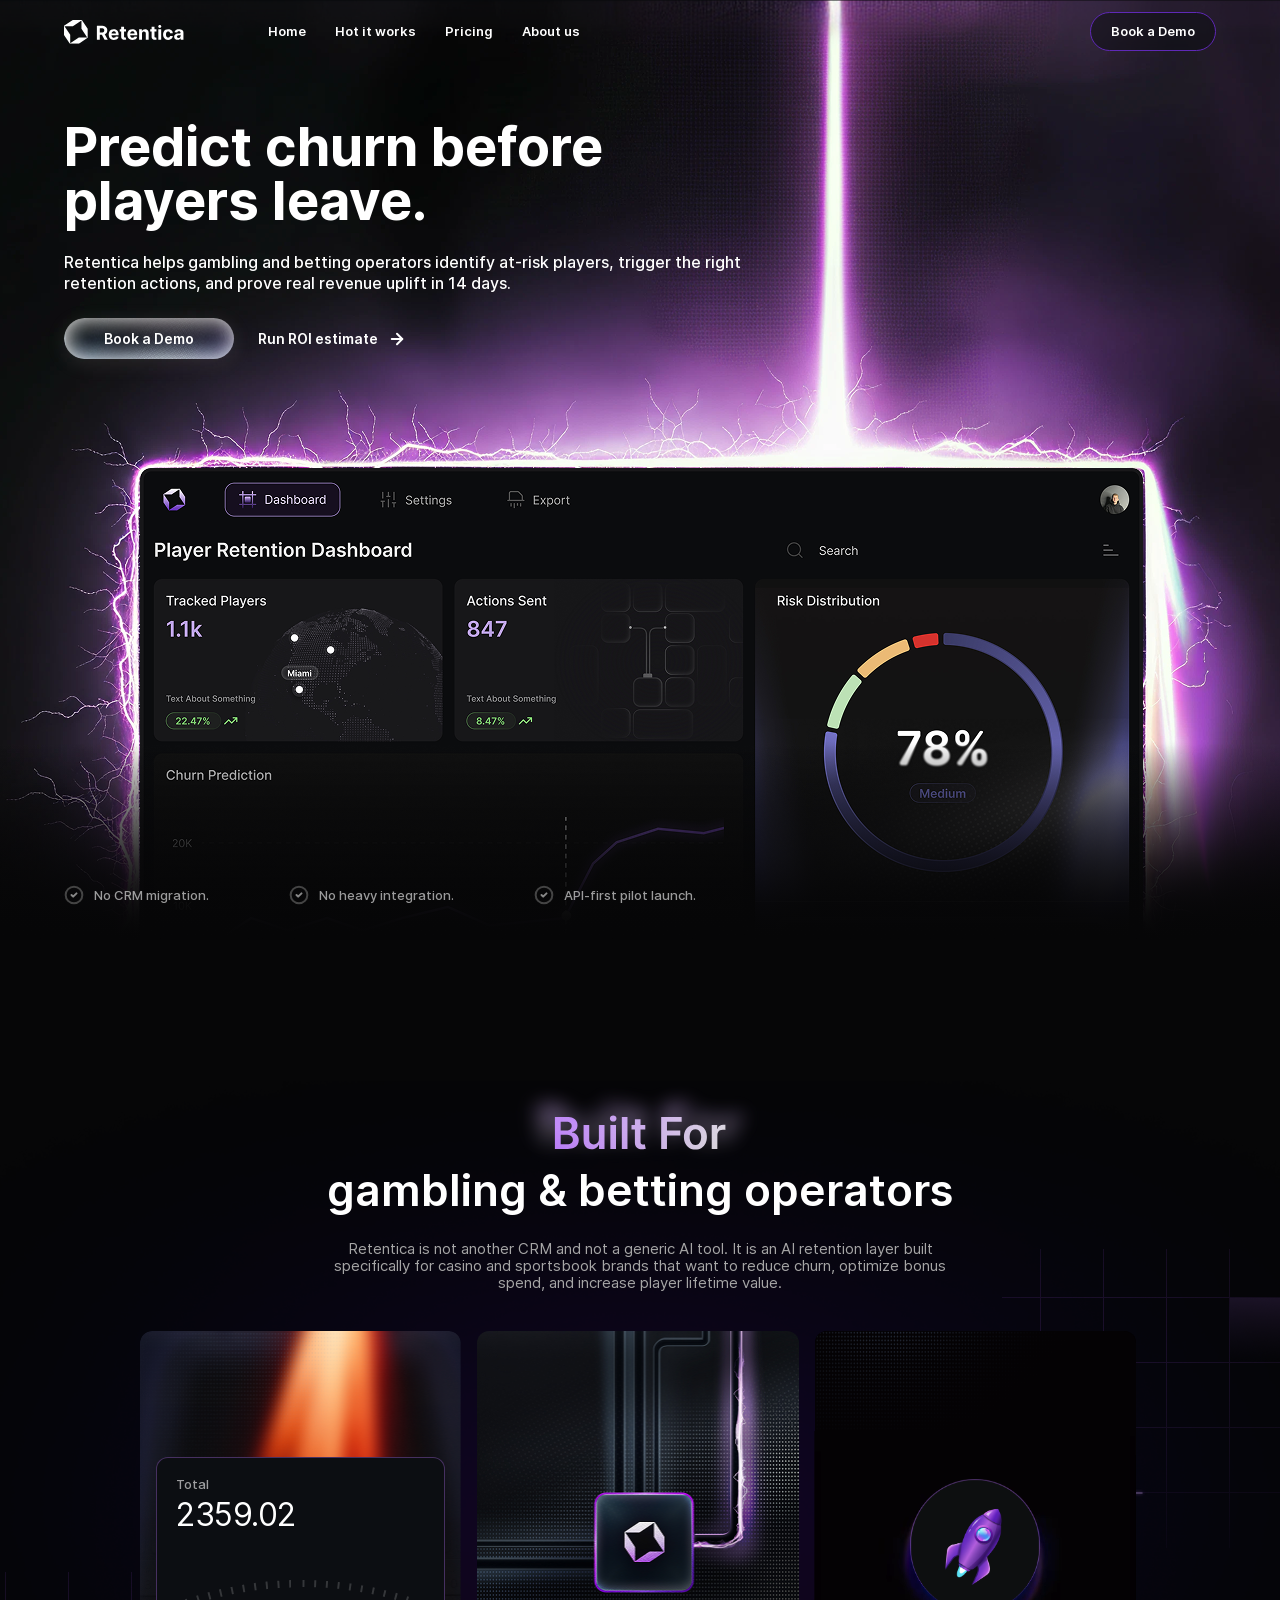
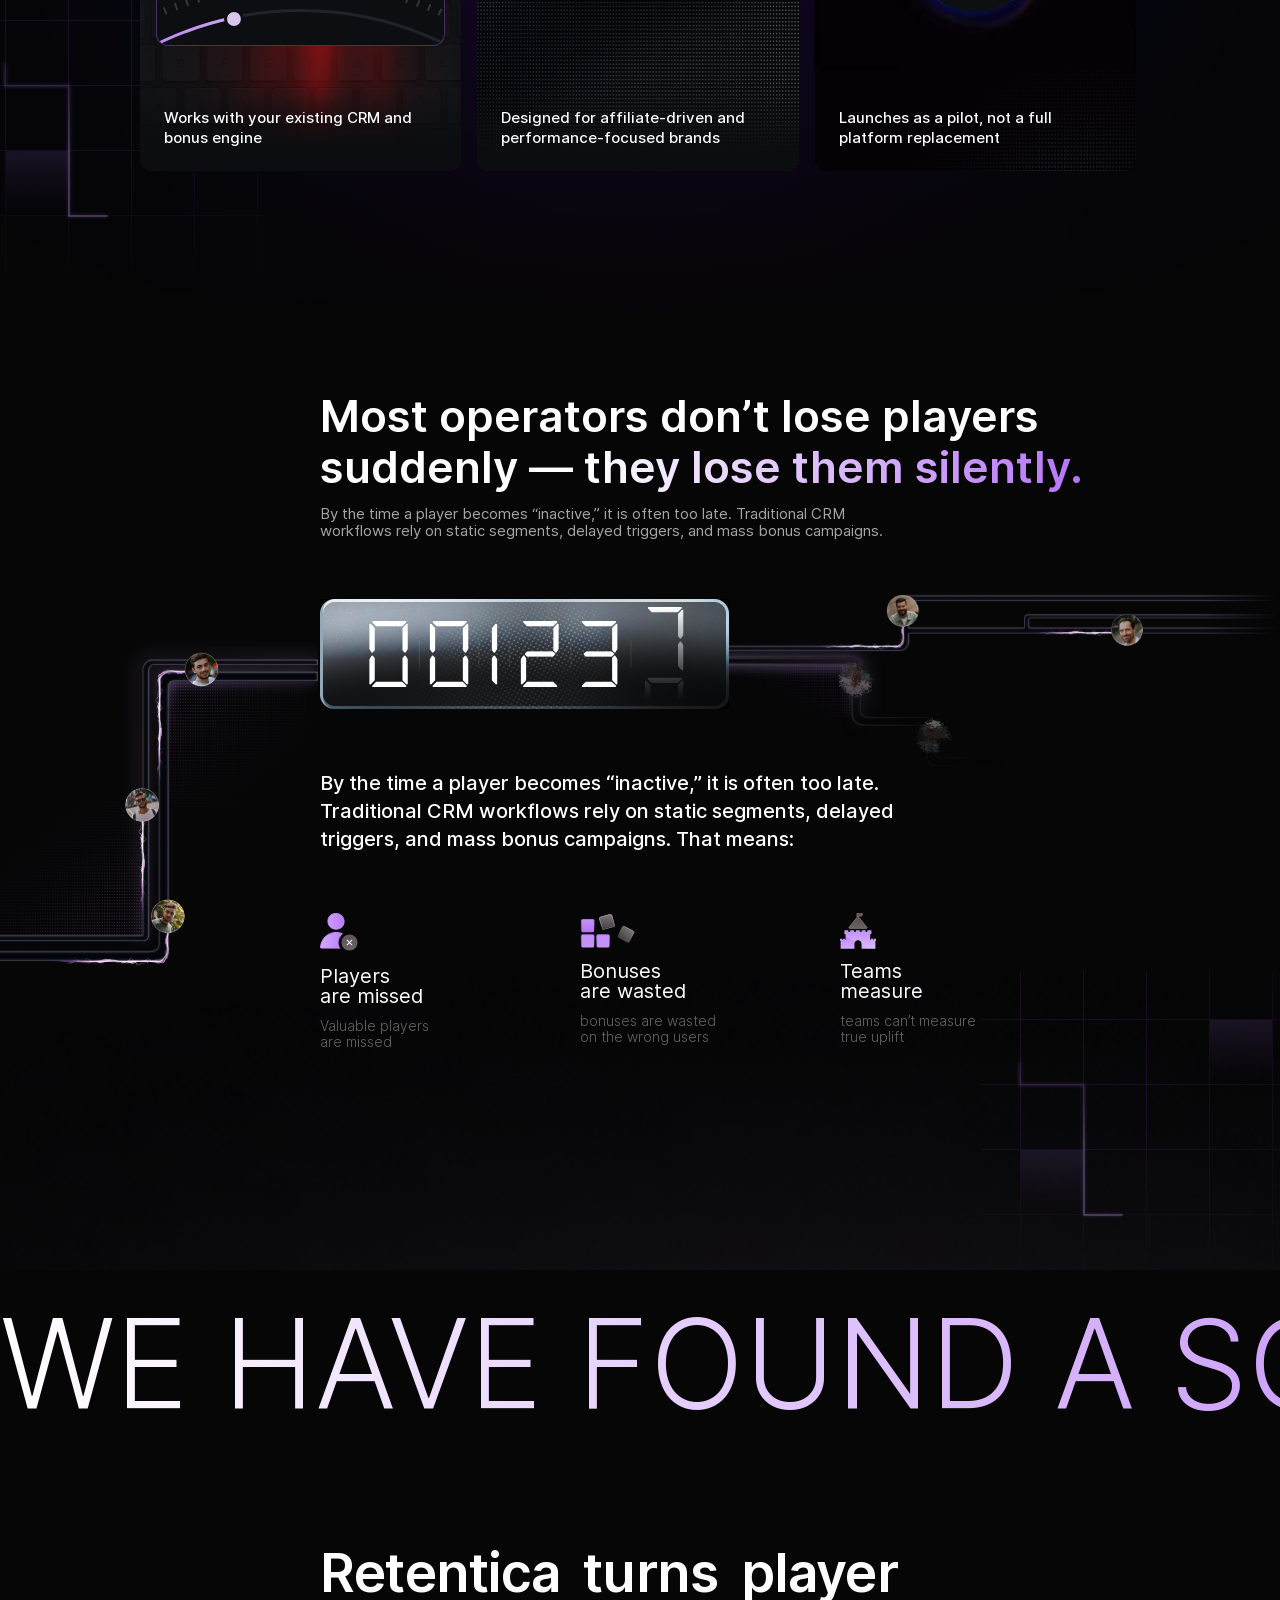
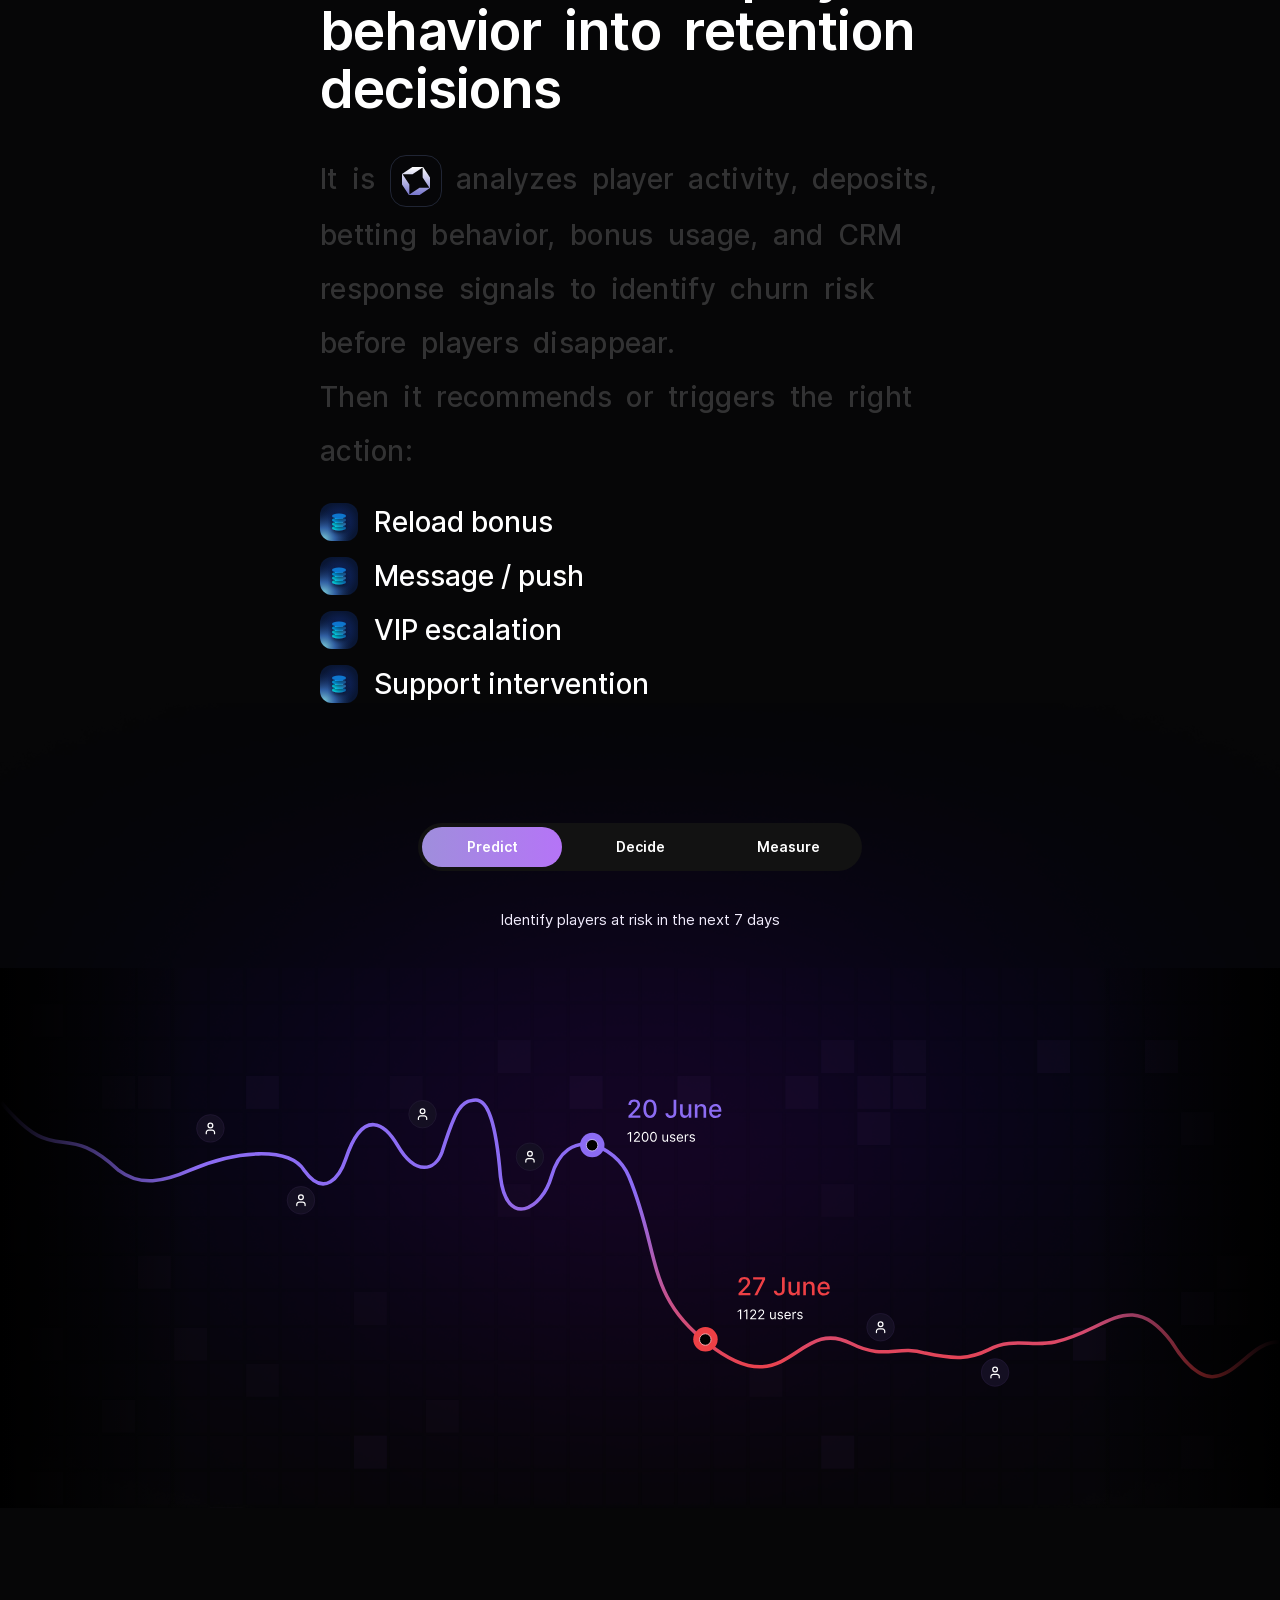
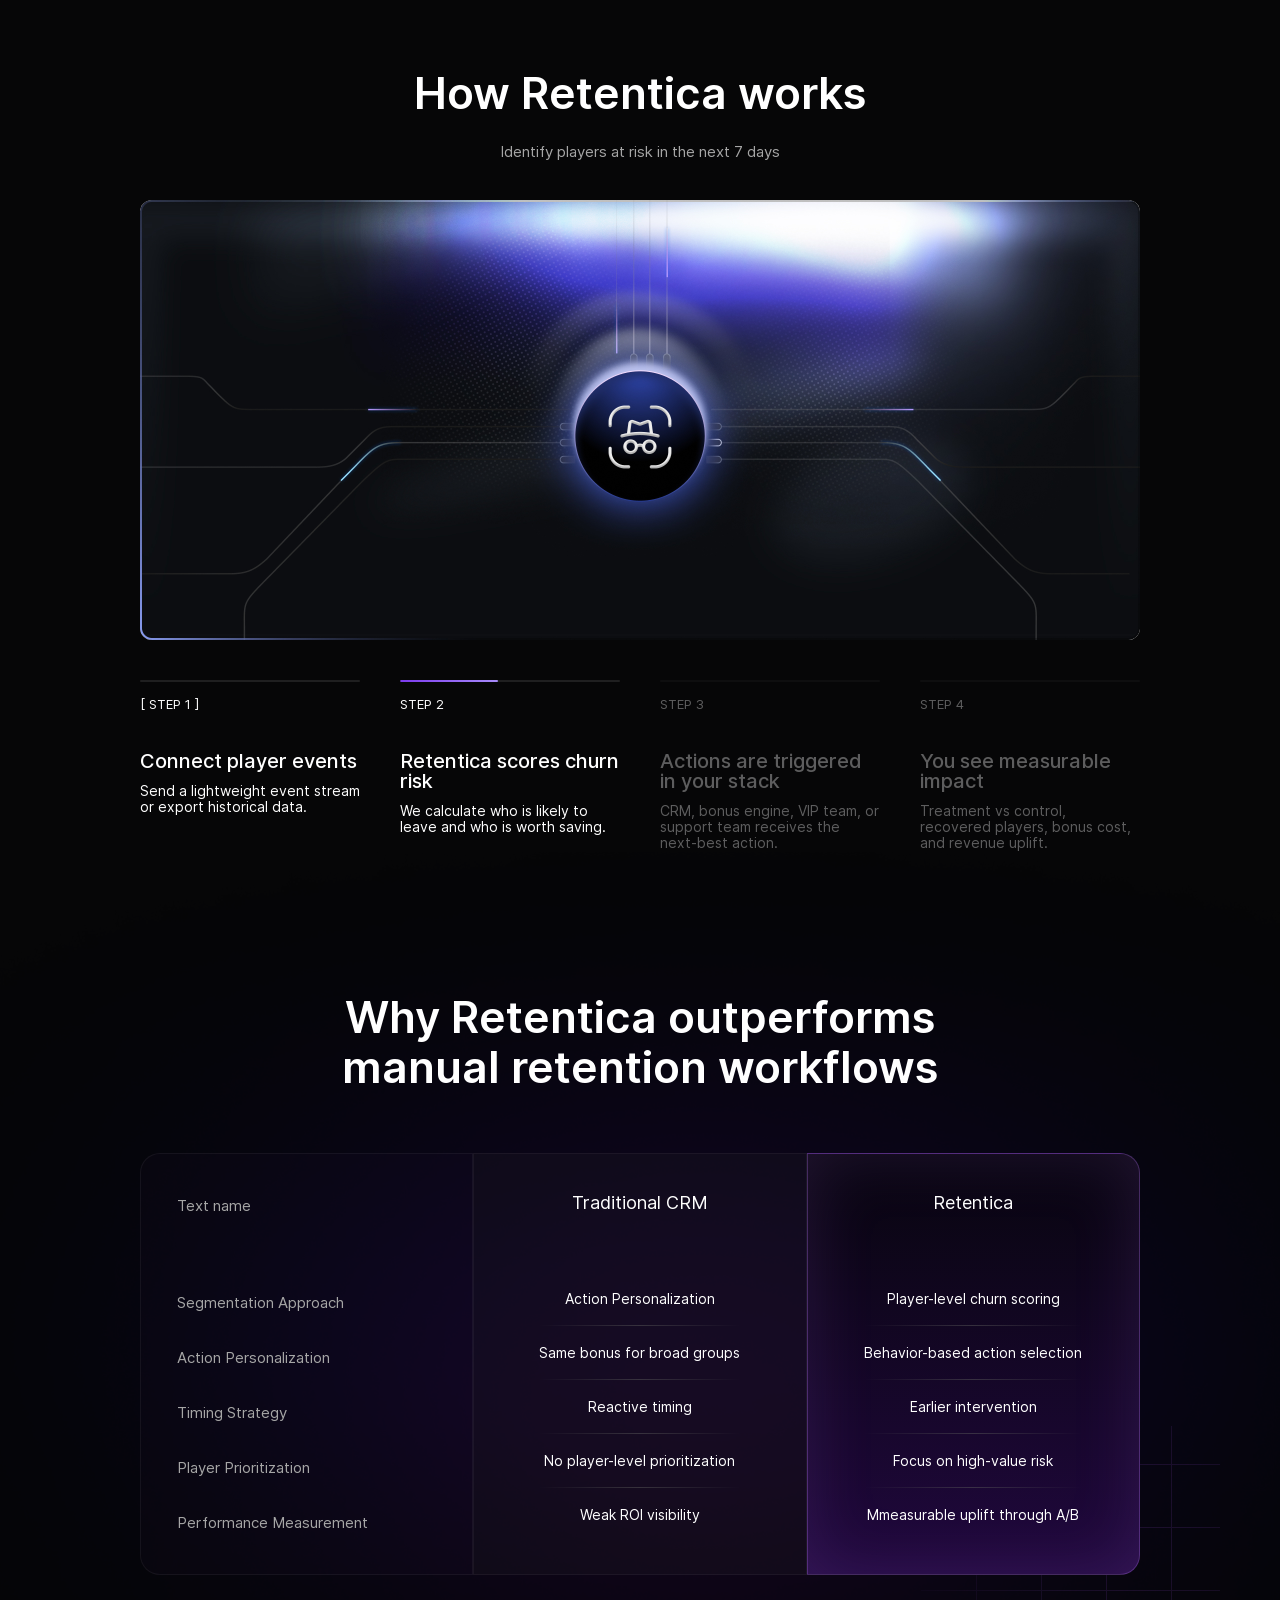
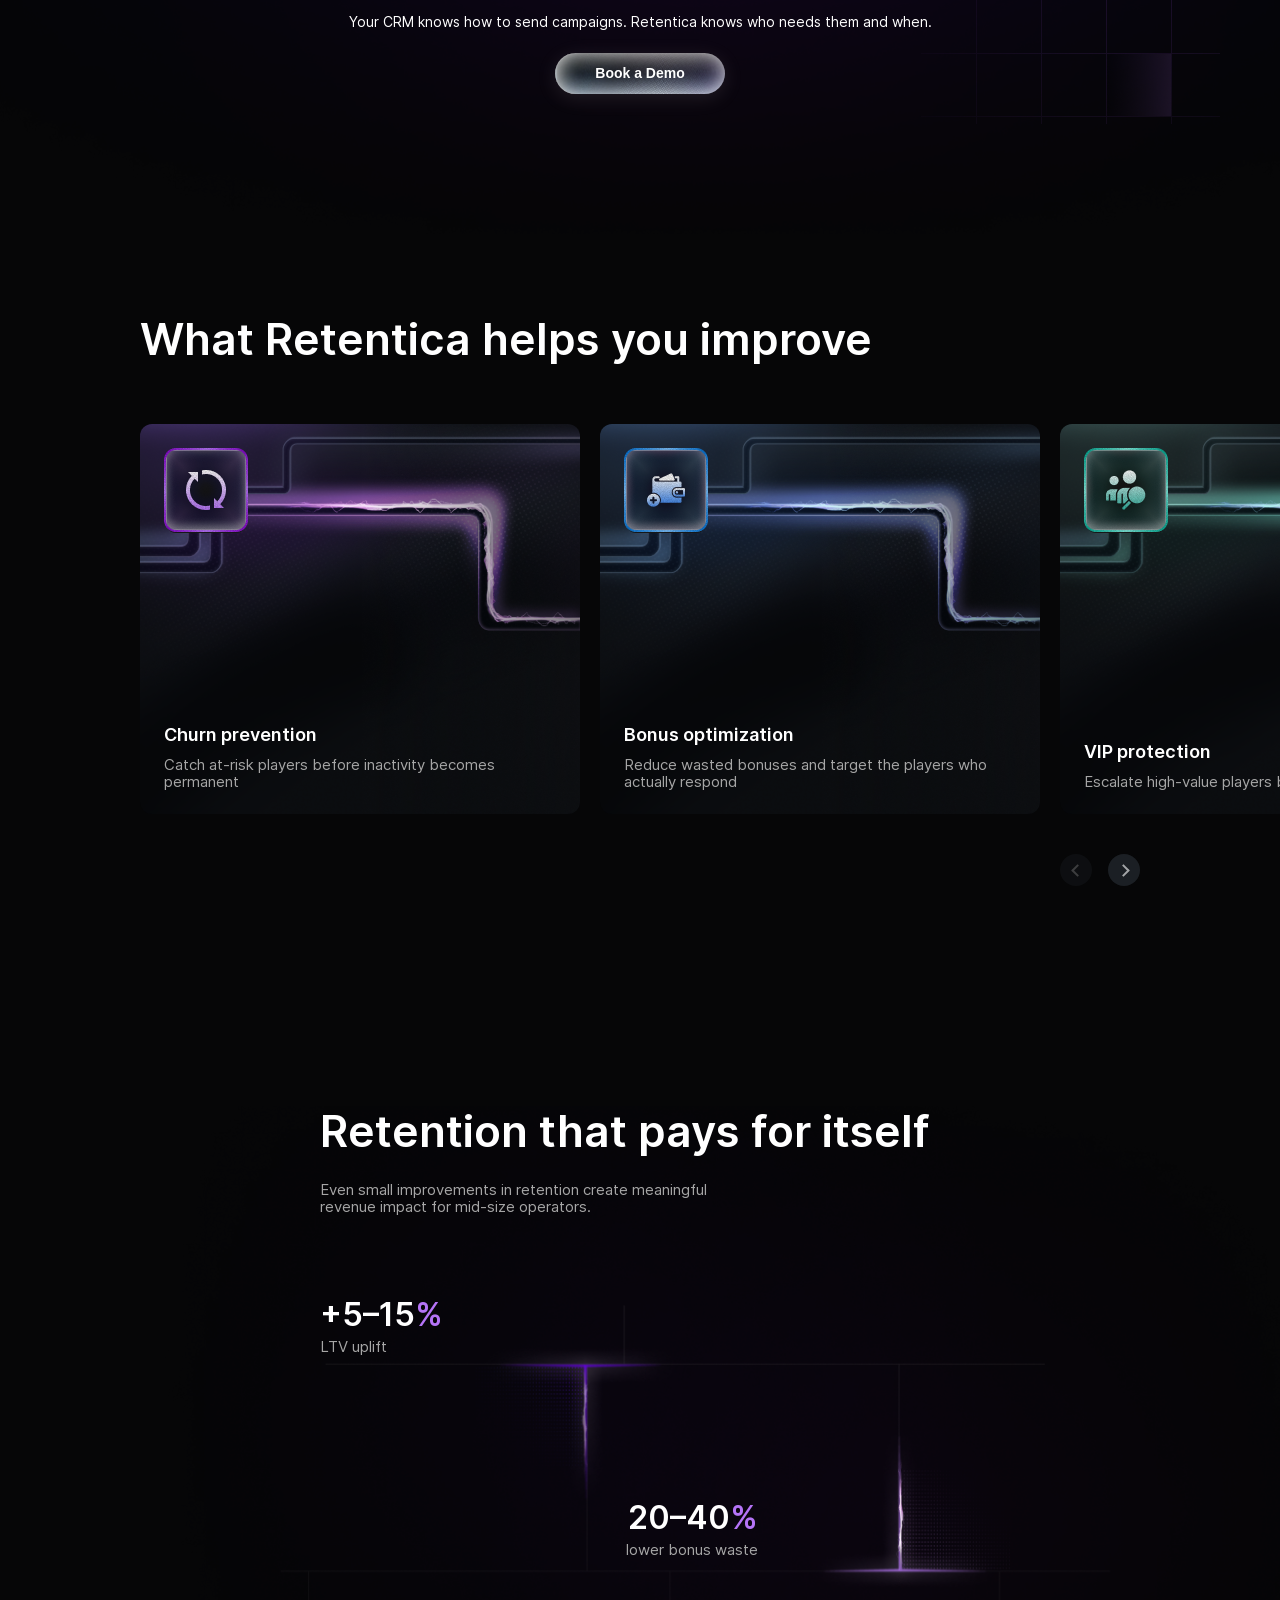
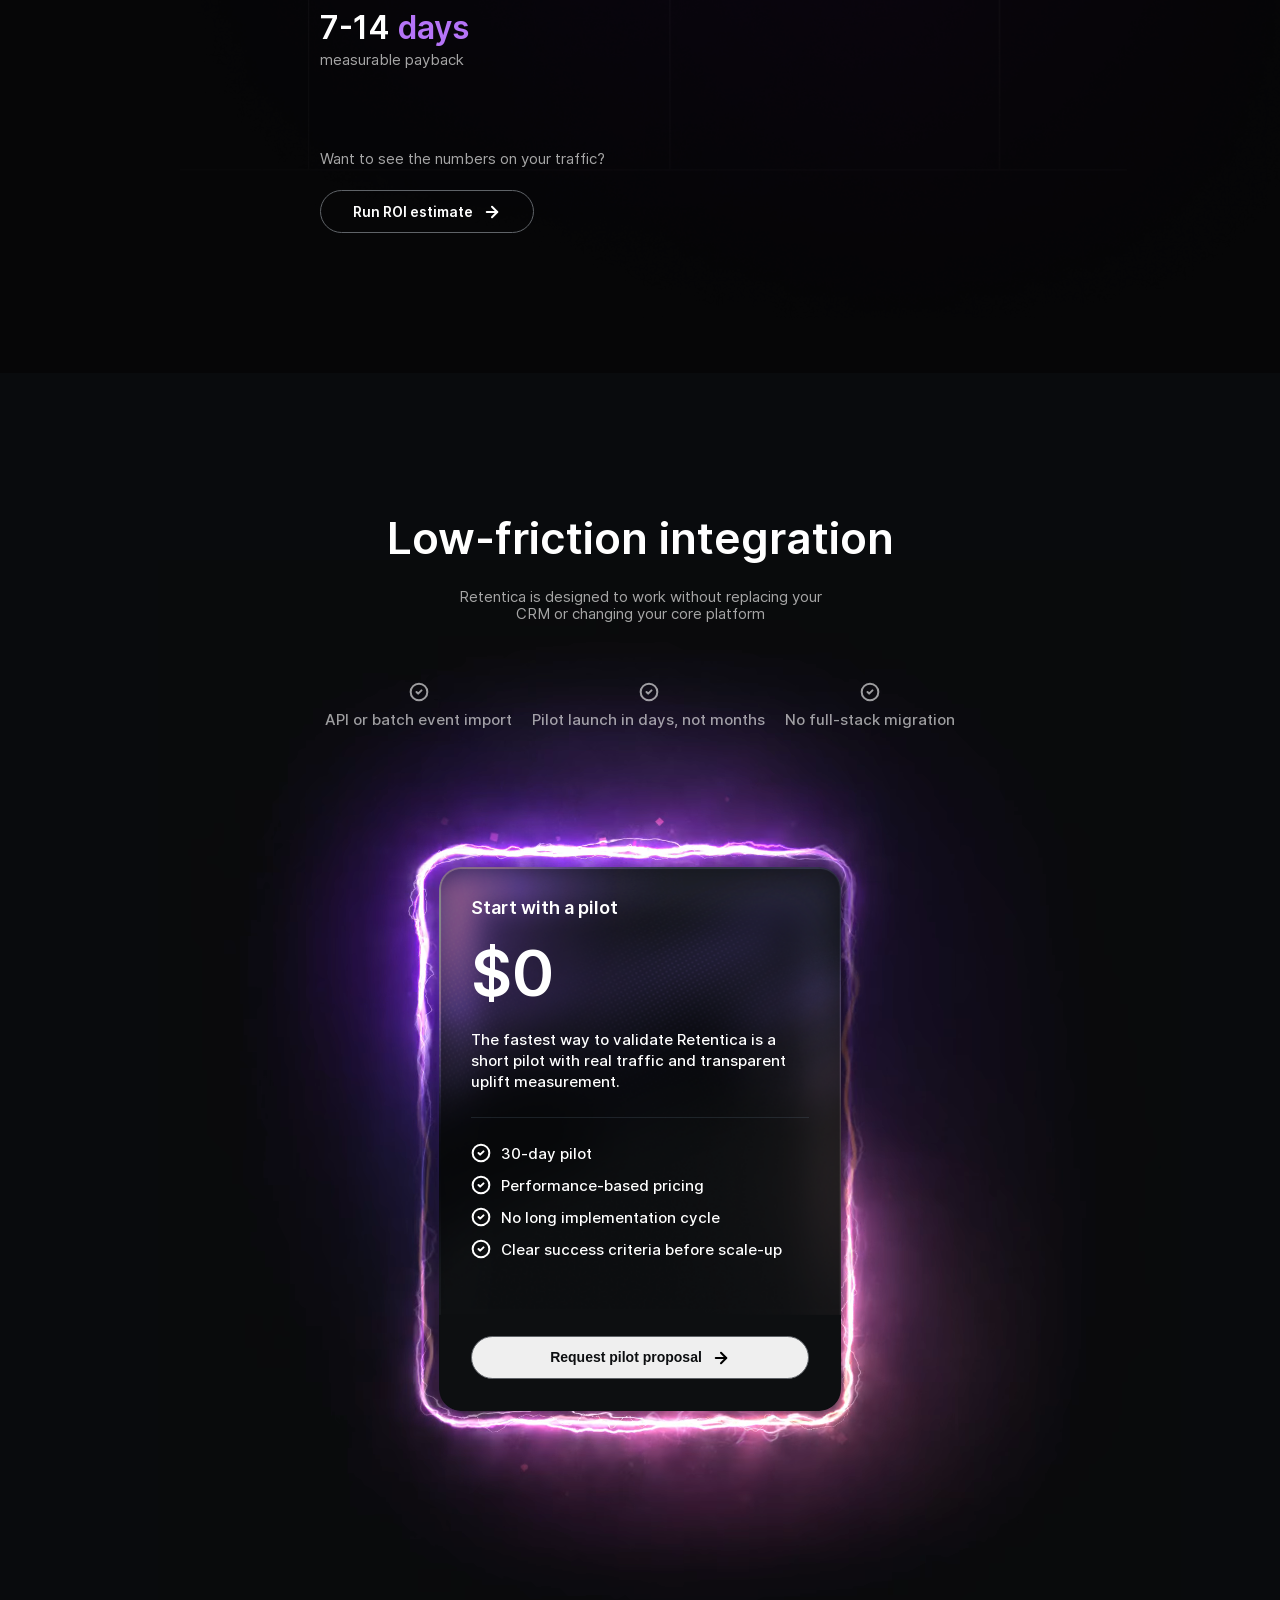
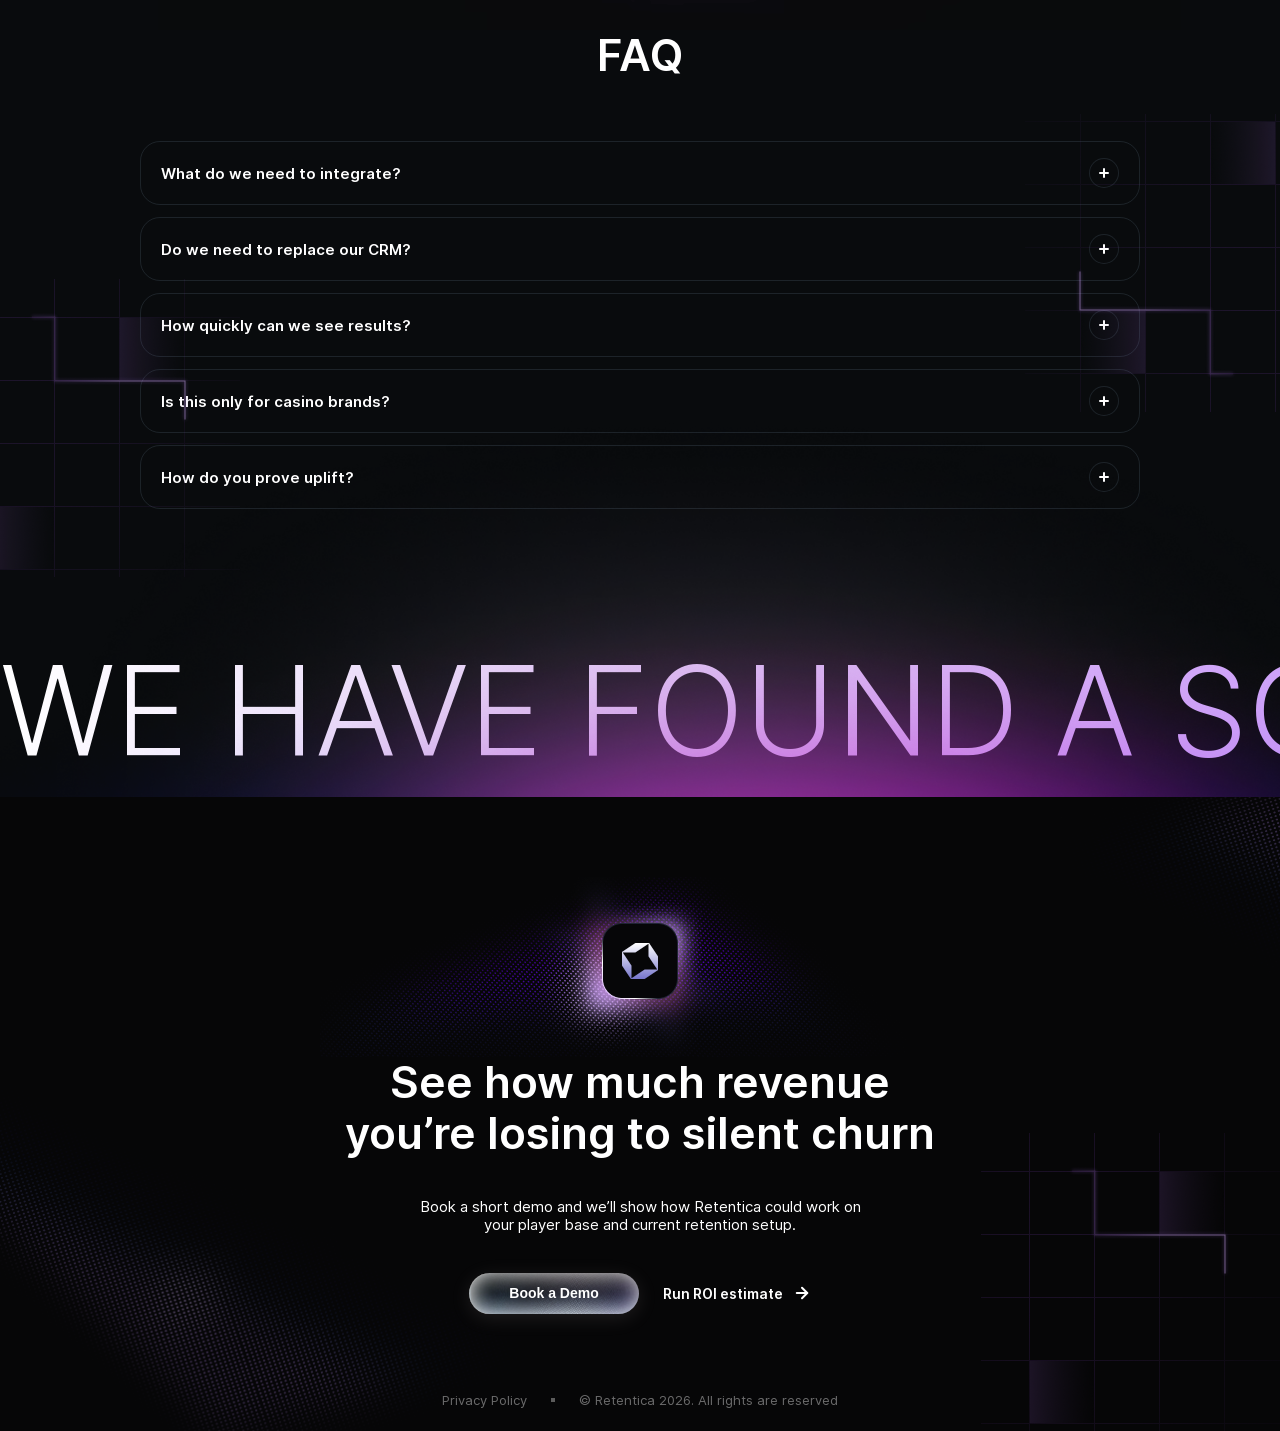
==== index.html @ 18159545 "add" ====
<!DOCTYPE html>
<html lang="en">
<head>
    <meta charset="UTF-8">
    <meta name="viewport"
          content="width=device-width, user-scalable=no, initial-scale=1.0, maximum-scale=1.0, minimum-scale=1.0">
    <meta http-equiv="X-UA-Compatible" content="ie=edge">
    <link rel="stylesheet" href="style.css">
    <title>Retentica</title>
</head>
<body>
<header>
    <div class="container-large">
        <div class="header-main G-align-center G-justify-between">
            <div class="header-center G-align-center ">
                <a href="#" class="logo G-flex"><img src="./assets/img/logo.svg" alt="Retentica"></a>
                <div class="nav-menu">
                    <ul class="menu-scroll">
                        <li><a href="#">Home</a></li>
                        <li><a href="#">Hot it works</a></li>
                        <li><a href="#">Pricing</a></li>
                        <li><a href="#">About us</a></li>
                    </ul>
                </div>
            </div>
            <a href="./calculator.html" class="btn-book">Book a Demo</a>
            <a href="./calculator.html" class="pricing-href-mob">Pricing</a>
        </div>
    </div>
</header>
<section class="banner-main">
    <div class="predict-fon">
        <div class="container-large">
            <div class="predict-cnt">
                <div class="predict-info G-flex-column G-align-start">
                    <h1>Predict churn before players leave.</h1>
                    <p>Retentica helps gambling and betting operators identify at-risk players, trigger the right retention actions, and prove real revenue uplift in 14 days.</p>
                    <div class="predict-churn G-align-center">
                        <a href="./calculator.html" class="btn">Book a Demo</a>
                        <a href="#" class="roi-estmate">Run ROI estimate <i class="icon-arrow-right"></i></a>
                    </div>
                </div>
                <div class="predict-name">
                    <ul>
                        <li>No CRM migration.</li>
                        <li>No heavy integration.</li>
                        <li>API-first pilot launch.</li>
                    </ul>
                </div>
            </div>
        </div>
    </div>
</section>
<section class="gambling-main ">
    <div class="container">
        <div class="gambling-title G-flex-column G-align-center">
            <img src="./assets/img/built-for.svg" alt="Built For" class="animate-on-scroll delay-100">
            <h2 class="animate-on-scroll delay-200">gambling & betting operators</h2>
            <p class="animate-on-scroll delay-300">
                Retentica is not another CRM and not a generic AI tool.
                It is an AI retention layer built specifically for casino and sportsbook brands that want to reduce churn, optimize bonus spend, and increase player lifetime value.
            </p>
        </div>
        <div class="gambling-wrap G-flex-wrap ">
            <div class="gambling-boxes  G-flex animate-on-scroll delay-200">
                <img src="./assets/img/gambling-1.png" alt="gambling">

                <div class="bonus-engine">
                        <span>Total</span>
                        <strong id="counter">2059.02</strong>

                        <div class="circle-anime" id="circleWrap">
                            <svg xmlns="http://www.w3.org/2000/svg" width="740" height="740" viewBox="0 0 740 740" fill="none">

                                <g clip-path="url(#clip0_682_1767)">
                                    <g opacity="0.2">
                                        <mask id="path-1-inside-1_682_1767" fill="white">
                                            <path d="M371.536 14.0033C372.197 14.0062 372.858 14.0109 373.518 14.0174L373.45 20.9022C372.802 20.8958 372.155 20.8912 371.507 20.8884L371.536 14.0033Z"/>
                                        </mask>
                                        <path d="M371.536 14.0033C372.197 14.0062 372.858 14.0109 373.518 14.0174L373.45 20.9022C372.802 20.8958 372.155 20.8912 371.507 20.8884L371.536 14.0033Z" fill="#D9D9D9" stroke="#D9D9D9" stroke-width="6" mask="url(#path-1-inside-1_682_1767)"/>
                                    </g>
                                    <g opacity="0.2">
                                        <mask id="path-2-inside-2_682_1767" fill="white">
                                            <path d="M371.536 725.997C372.197 725.994 372.858 725.989 373.518 725.983L373.444 718.508C372.798 718.514 372.151 718.519 371.504 718.521L371.536 725.997Z"/>
                                        </mask>
                                        <path d="M371.536 725.997C372.197 725.994 372.858 725.989 373.518 725.983L373.444 718.508C372.798 718.514 372.151 718.519 371.504 718.521L371.536 725.997Z" fill="#D9D9D9" stroke="#D9D9D9" stroke-width="6" mask="url(#path-2-inside-2_682_1767)"/>
                                    </g>
                                    <g opacity="0.2">
                                        <mask id="path-3-inside-3_682_1767" fill="white">
                                            <path d="M383.341 14.25C384.001 14.2747 384.661 14.3013 385.321 14.3298L385.025 21.2086C384.377 21.1807 383.73 21.1546 383.083 21.1303L383.341 14.25Z"/>
                                        </mask>
                                        <path d="M383.341 14.25C384.001 14.2747 384.661 14.3013 385.321 14.3298L385.025 21.2086C384.377 21.1807 383.73 21.1546 383.083 21.1303L383.341 14.25Z" fill="#D9D9D9" stroke="#D9D9D9" stroke-width="6" mask="url(#path-3-inside-3_682_1767)"/>
                                    </g>
                                    <g opacity="0.2">
                                        <mask id="path-4-inside-4_682_1767" fill="white">
                                            <path d="M359.729 725.852C360.389 725.871 361.05 725.888 361.71 725.903L361.884 718.43C361.238 718.415 360.591 718.398 359.945 718.379L359.729 725.852Z"/>
                                        </mask>
                                        <path d="M359.729 725.852C360.389 725.871 361.05 725.888 361.71 725.903L361.884 718.43C361.238 718.415 360.591 718.398 359.945 718.379L359.729 725.852Z" fill="#D9D9D9" stroke="#D9D9D9" stroke-width="6" mask="url(#path-4-inside-4_682_1767)"/>
                                    </g>
                                    <g opacity="0.2">
                                        <mask id="path-5-inside-5_682_1767" fill="white">
                                            <path d="M395.131 14.8882C395.79 14.9348 396.449 14.9833 397.108 15.0336L396.583 21.8988C395.937 21.8494 395.291 21.8019 394.645 21.7562L395.131 14.8882Z"/>
                                        </mask>
                                        <path d="M395.131 14.8882C395.79 14.9348 396.449 14.9833 397.108 15.0336L396.583 21.8988C395.937 21.8494 395.291 21.8019 394.645 21.7562L395.131 14.8882Z" fill="#D9D9D9" stroke="#D9D9D9" stroke-width="6" mask="url(#path-5-inside-5_682_1767)"/>
                                    </g>
                                    <g opacity="0.2">
                                        <mask id="path-6-inside-6_682_1767" fill="white">
                                            <path d="M347.934 725.315C348.593 725.356 349.253 725.395 349.912 725.433L350.334 717.969C349.688 717.933 349.043 717.894 348.397 717.854L347.934 725.315Z"/>
                                        </mask>
                                        <path d="M347.934 725.315C348.593 725.356 349.253 725.395 349.912 725.433L350.334 717.969C349.688 717.933 349.043 717.894 348.397 717.854L347.934 725.315Z" fill="#D9D9D9" stroke="#D9D9D9" stroke-width="6" mask="url(#path-6-inside-6_682_1767)"/>
                                    </g>
                                    <g opacity="0.2">
                                        <mask id="path-7-inside-7_682_1767" fill="white">
                                            <path d="M406.893 15.917C407.55 15.9855 408.207 16.0558 408.864 16.1279L408.112 22.9719C407.468 22.9012 406.824 22.8323 406.179 22.7651L406.893 15.917Z"/>
                                        </mask>
                                        <path d="M406.893 15.917C407.55 15.9855 408.207 16.0558 408.864 16.1279L408.112 22.9719C407.468 22.9012 406.824 22.8323 406.179 22.7651L406.893 15.917Z" fill="#D9D9D9" stroke="#D9D9D9" stroke-width="6" mask="url(#path-7-inside-7_682_1767)"/>
                                    </g>
                                    <g opacity="0.2">
                                        <mask id="path-8-inside-8_682_1767" fill="white">
                                            <path d="M336.162 724.388C336.819 724.451 337.477 724.512 338.135 724.571L338.804 717.126C338.16 717.068 337.516 717.008 336.872 716.947L336.162 724.388Z"/>
                                        </mask>
                                        <path d="M336.162 724.388C336.819 724.451 337.477 724.512 338.135 724.571L338.804 717.126C338.16 717.068 337.516 717.008 336.872 716.947L336.162 724.388Z" fill="#D9D9D9" stroke="#D9D9D9" stroke-width="6" mask="url(#path-8-inside-8_682_1767)"/>
                                    </g>
                                    <g opacity="0.2">
                                        <mask id="path-9-inside-9_682_1767" fill="white">
                                            <path d="M418.615 17.3352C419.269 17.4254 419.924 17.5175 420.578 17.6113L419.599 24.4267C418.958 24.3346 418.316 24.2444 417.675 24.1559L418.615 17.3352Z"/>
                                        </mask>
                                        <path d="M418.615 17.3352C419.269 17.4254 419.924 17.5175 420.578 17.6113L419.599 24.4267C418.958 24.3346 418.316 24.2444 417.675 24.1559L418.615 17.3352Z" fill="#D9D9D9" stroke="#D9D9D9" stroke-width="6" mask="url(#path-9-inside-9_682_1767)"/>
                                    </g>
                                    <g opacity="0.2">
                                        <mask id="path-10-inside-10_682_1767" fill="white">
                                            <path d="M324.428 723.071C325.083 723.156 325.738 723.239 326.394 723.32L327.31 715.9C326.668 715.821 326.026 715.74 325.385 715.657L324.428 723.071Z"/>
                                        </mask>
                                        <path d="M324.428 723.071C325.083 723.156 325.738 723.239 326.394 723.32L327.31 715.9C326.668 715.821 326.026 715.74 325.385 715.657L324.428 723.071Z" fill="#D9D9D9" stroke="#D9D9D9" stroke-width="6" mask="url(#path-10-inside-10_682_1767)"/>
                                    </g>
                                    <g opacity="0.2">
                                        <mask id="path-11-inside-11_682_1767" fill="white">
                                            <path d="M430.283 19.1414C430.934 19.2532 431.585 19.3669 432.235 19.4824L431.032 26.2616C430.394 26.1483 429.756 26.0368 429.117 25.9271L430.283 19.1414Z"/>
                                        </mask>
                                        <path d="M430.283 19.1414C430.934 19.2532 431.585 19.3669 432.235 19.4824L431.032 26.2616C430.394 26.1483 429.756 26.0368 429.117 25.9271L430.283 19.1414Z" fill="#D9D9D9" stroke="#D9D9D9" stroke-width="6" mask="url(#path-11-inside-11_682_1767)"/>
                                    </g>
                                    <g opacity="0.2">
                                        <mask id="path-12-inside-12_682_1767" fill="white">
                                            <path d="M312.743 721.366C313.395 721.472 314.047 721.576 314.7 721.679L315.861 714.294C315.222 714.194 314.584 714.092 313.945 713.988L312.743 721.366Z"/>
                                        </mask>
                                        <path d="M312.743 721.366C313.395 721.472 314.047 721.576 314.7 721.679L315.861 714.294C315.222 714.194 314.584 714.092 313.945 713.988L312.743 721.366Z" fill="#D9D9D9" stroke="#D9D9D9" stroke-width="6" mask="url(#path-12-inside-12_682_1767)"/>
                                    </g>
                                    <g opacity="0.2">
                                        <mask id="path-13-inside-13_682_1767" fill="white">
                                            <path d="M441.885 21.3336C442.532 21.467 443.179 21.6022 443.825 21.7392L442.397 28.4747C441.763 28.3404 441.129 28.2078 440.495 28.077L441.885 21.3336Z"/>
                                        </mask>
                                        <path d="M441.885 21.3336C442.532 21.467 443.179 21.6022 443.825 21.7392L442.397 28.4747C441.763 28.3404 441.129 28.2078 440.495 28.077L441.885 21.3336Z" fill="#D9D9D9" stroke="#D9D9D9" stroke-width="6" mask="url(#path-13-inside-13_682_1767)"/>
                                    </g>
                                    <g opacity="0.2">
                                        <mask id="path-14-inside-14_682_1767" fill="white">
                                            <path d="M301.122 719.274C301.77 719.402 302.419 719.528 303.068 719.652L304.473 712.31C303.838 712.188 303.203 712.065 302.568 711.94L301.122 719.274Z"/>
                                        </mask>
                                        <path d="M301.122 719.274C301.77 719.402 302.419 719.528 303.068 719.652L304.473 712.31C303.838 712.188 303.203 712.065 302.568 711.94L301.122 719.274Z" fill="#D9D9D9" stroke="#D9D9D9" stroke-width="6" mask="url(#path-14-inside-14_682_1767)"/>
                                    </g>
                                    <g opacity="0.2">
                                        <mask id="path-15-inside-15_682_1767" fill="white">
                                            <path d="M453.408 23.9093C454.05 24.0641 454.692 24.2206 455.333 24.379L453.683 31.0635C453.054 30.9082 452.425 30.7546 451.795 30.6028L453.408 23.9093Z"/>
                                        </mask>
                                        <path d="M453.408 23.9093C454.05 24.0641 454.692 24.2206 455.333 24.379L453.683 31.0635C453.054 30.9082 452.425 30.7546 451.795 30.6028L453.408 23.9093Z" fill="#D9D9D9" stroke="#D9D9D9" stroke-width="6" mask="url(#path-15-inside-15_682_1767)"/>
                                    </g>
                                    <g opacity="0.2">
                                        <mask id="path-16-inside-16_682_1767" fill="white">
                                            <path d="M289.577 716.797C290.221 716.946 290.865 717.094 291.509 717.24L293.157 709.948C292.526 709.806 291.896 709.661 291.266 709.515L289.577 716.797Z"/>
                                        </mask>
                                        <path d="M289.577 716.797C290.221 716.946 290.865 717.094 291.509 717.24L293.157 709.948C292.526 709.806 291.896 709.661 291.266 709.515L289.577 716.797Z" fill="#D9D9D9" stroke="#D9D9D9" stroke-width="6" mask="url(#path-16-inside-16_682_1767)"/>
                                    </g>
                                    <g opacity="0.2">
                                        <mask id="path-17-inside-17_682_1767" fill="white">
                                            <path d="M464.839 26.8658C465.476 27.0418 466.112 27.2195 466.748 27.3991L464.877 34.0251C464.253 33.8491 463.629 33.6747 463.005 33.5021L464.839 26.8658Z"/>
                                        </mask>
                                        <path d="M464.839 26.8658C465.476 27.0418 466.112 27.2195 466.748 27.3991L464.877 34.0251C464.253 33.8491 463.629 33.6747 463.005 33.5021L464.839 26.8658Z" fill="#D9D9D9" stroke="#D9D9D9" stroke-width="6" mask="url(#path-17-inside-17_682_1767)"/>
                                    </g>
                                    <g opacity="0.2">
                                        <mask id="path-18-inside-18_682_1767" fill="white">
                                            <path d="M278.12 713.94C278.759 714.11 279.397 714.279 280.036 714.446L281.926 707.213C281.3 707.05 280.674 706.884 280.05 706.718L278.12 713.94Z"/>
                                        </mask>
                                        <path d="M278.12 713.94C278.759 714.11 279.397 714.279 280.036 714.446L281.926 707.213C281.3 707.05 280.674 706.884 280.05 706.718L278.12 713.94Z" fill="#D9D9D9" stroke="#D9D9D9" stroke-width="6" mask="url(#path-18-inside-18_682_1767)"/>
                                    </g>
                                    <g opacity="0.2">
                                        <mask id="path-19-inside-19_682_1767" fill="white">
                                            <path d="M476.166 30.1998C476.797 30.3968 477.427 30.5956 478.056 30.7961L475.966 37.3565C475.349 37.1598 474.731 36.9649 474.113 36.7717L476.166 30.1998Z"/>
                                        </mask>
                                        <path d="M476.166 30.1998C476.797 30.3968 477.427 30.5956 478.056 30.7961L475.966 37.3565C475.349 37.1598 474.731 36.9649 474.113 36.7717L476.166 30.1998Z" fill="#D9D9D9" stroke="#D9D9D9" stroke-width="6" mask="url(#path-19-inside-19_682_1767)"/>
                                    </g>
                                    <g opacity="0.2">
                                        <mask id="path-20-inside-20_682_1767" fill="white">
                                            <path d="M266.764 710.704C267.396 710.895 268.029 711.085 268.662 711.273L270.79 704.107C270.17 703.923 269.551 703.737 268.932 703.549L266.764 710.704Z"/>
                                        </mask>
                                        <path d="M266.764 710.704C267.396 710.895 268.029 711.085 268.662 711.273L270.79 704.107C270.17 703.923 269.551 703.737 268.932 703.549L266.764 710.704Z" fill="#D9D9D9" stroke="#D9D9D9" stroke-width="6" mask="url(#path-20-inside-20_682_1767)"/>
                                    </g>
                                    <g opacity="0.2">
                                        <mask id="path-21-inside-21_682_1767" fill="white">
                                            <path d="M487.376 33.9075C488 34.1254 488.623 34.3449 489.245 34.5662L486.939 41.0537C486.328 40.8366 485.717 40.6213 485.106 40.4077L487.376 33.9075Z"/>
                                        </mask>
                                        <path d="M487.376 33.9075C488 34.1254 488.623 34.3449 489.245 34.5662L486.939 41.0537C486.328 40.8366 485.717 40.6213 485.106 40.4077L487.376 33.9075Z" fill="#D9D9D9" stroke="#D9D9D9" stroke-width="6" mask="url(#path-21-inside-21_682_1767)"/>
                                    </g>
                                    <g opacity="0.2">
                                        <mask id="path-22-inside-22_682_1767" fill="white">
                                            <path d="M255.522 707.093C256.148 707.305 256.774 707.516 257.401 707.725L259.765 700.633C259.151 700.428 258.538 700.222 257.926 700.014L255.522 707.093Z"/>
                                        </mask>
                                        <path d="M255.522 707.093C256.148 707.305 256.774 707.516 257.401 707.725L259.765 700.633C259.151 700.428 258.538 700.222 257.926 700.014L255.522 707.093Z" fill="#D9D9D9" stroke="#D9D9D9" stroke-width="6" mask="url(#path-22-inside-22_682_1767)"/>
                                    </g>
                                    <g opacity="0.2">
                                        <mask id="path-23-inside-23_682_1767" fill="white">
                                            <path d="M498.457 37.9849C499.073 38.2233 499.688 38.4634 500.303 38.7052L497.783 45.1126C497.18 44.8754 496.576 44.64 495.972 44.4062L498.457 37.9849Z"/>
                                        </mask>
                                        <path d="M498.457 37.9849C499.073 38.2233 499.688 38.4634 500.303 38.7052L497.783 45.1126C497.18 44.8754 496.576 44.64 495.972 44.4062L498.457 37.9849Z" fill="#D9D9D9" stroke="#D9D9D9" stroke-width="6" mask="url(#path-23-inside-23_682_1767)"/>
                                    </g>
                                    <g opacity="0.2">
                                        <mask id="path-24-inside-24_682_1767" fill="white">
                                            <path d="M244.405 703.111C245.024 703.344 245.642 703.575 246.262 703.805L248.86 696.795C248.254 696.571 247.648 696.344 247.043 696.116L244.405 703.111Z"/>
                                        </mask>
                                        <path d="M244.405 703.111C245.024 703.344 245.642 703.575 246.262 703.805L248.86 696.795C248.254 696.571 247.648 696.344 247.043 696.116L244.405 703.111Z" fill="#D9D9D9" stroke="#D9D9D9" stroke-width="6" mask="url(#path-24-inside-24_682_1767)"/>
                                    </g>
                                    <g opacity="0.2">
                                        <mask id="path-25-inside-25_682_1767" fill="white">
                                            <path d="M509.396 42.4276C510.004 42.6863 510.611 42.9467 511.218 43.2087L508.486 49.529C507.892 49.272 507.296 49.0167 506.7 48.763L509.396 42.4276Z"/>
                                        </mask>
                                        <path d="M509.396 42.4276C510.004 42.6863 510.611 42.9467 511.218 43.2087L508.486 49.529C507.892 49.272 507.296 49.0167 506.7 48.763L509.396 42.4276Z" fill="#D9D9D9" stroke="#D9D9D9" stroke-width="6" mask="url(#path-25-inside-25_682_1767)"/>
                                    </g>
                                    <g opacity="0.2">
                                        <mask id="path-26-inside-26_682_1767" fill="white">
                                            <path d="M233.427 698.763C234.037 699.016 234.648 699.268 235.259 699.518L238.089 692.598C237.49 692.354 236.892 692.107 236.295 691.859L233.427 698.763Z"/>
                                        </mask>
                                        <path d="M233.427 698.763C234.037 699.016 234.648 699.268 235.259 699.518L238.089 692.598C237.49 692.354 236.892 692.107 236.295 691.859L233.427 698.763Z" fill="#D9D9D9" stroke="#D9D9D9" stroke-width="6" mask="url(#path-26-inside-26_682_1767)"/>
                                    </g>
                                    <g opacity="0.2">
                                        <mask id="path-27-inside-27_682_1767" fill="white">
                                            <path d="M520.183 47.2306C520.782 47.5093 521.38 47.7897 521.977 48.0717L519.038 54.2979C518.452 54.0213 517.865 53.7464 517.278 53.4731L520.183 47.2306Z"/>
                                        </mask>
                                        <path d="M520.183 47.2306C520.782 47.5093 521.38 47.7897 521.977 48.0717L519.038 54.2979C518.452 54.0213 517.865 53.7464 517.278 53.4731L520.183 47.2306Z" fill="#D9D9D9" stroke="#D9D9D9" stroke-width="6" mask="url(#path-27-inside-27_682_1767)"/>
                                    </g>
                                    <g opacity="0.2">
                                        <mask id="path-28-inside-28_682_1767" fill="white">
                                            <path d="M222.6 694.053C223.201 694.326 223.803 694.598 224.406 694.868L227.463 688.047C226.873 687.782 226.284 687.516 225.695 687.248L222.6 694.053Z"/>
                                        </mask>
                                        <path d="M222.6 694.053C223.201 694.326 223.803 694.598 224.406 694.868L227.463 688.047C226.873 687.782 226.284 687.516 225.695 687.248L222.6 694.053Z" fill="#D9D9D9" stroke="#D9D9D9" stroke-width="6" mask="url(#path-28-inside-28_682_1767)"/>
                                    </g>
                                    <g opacity="0.2">
                                        <mask id="path-29-inside-29_682_1767" fill="white">
                                            <path d="M530.804 52.3886C531.393 52.687 531.982 52.987 532.569 53.2887L529.425 59.414C528.849 59.1182 528.272 58.8239 527.694 58.5313L530.804 52.3886Z"/>
                                        </mask>
                                        <path d="M530.804 52.3886C531.393 52.687 531.982 52.987 532.569 53.2887L529.425 59.414C528.849 59.1182 528.272 58.8239 527.694 58.5313L530.804 52.3886Z" fill="#D9D9D9" stroke="#D9D9D9" stroke-width="6" mask="url(#path-29-inside-29_682_1767)"/>
                                    </g>
                                    <g opacity="0.2">
                                        <mask id="path-30-inside-30_682_1767" fill="white">
                                            <path d="M211.934 688.986C212.526 689.28 213.119 689.571 213.712 689.861L216.994 683.145C216.413 682.861 215.832 682.575 215.253 682.288L211.934 688.986Z"/>
                                        </mask>
                                        <path d="M211.934 688.986C212.526 689.28 213.119 689.571 213.712 689.861L216.994 683.145C216.413 682.861 215.832 682.575 215.253 682.288L211.934 688.986Z" fill="#D9D9D9" stroke="#D9D9D9" stroke-width="6" mask="url(#path-30-inside-30_682_1767)"/>
                                    </g>
                                    <g opacity="0.2">
                                        <mask id="path-31-inside-31_682_1767" fill="white">
                                            <path d="M541.248 57.896C541.827 58.2138 542.405 58.5332 542.983 58.8542L539.637 64.8719C539.071 64.5571 538.504 64.2439 537.936 63.9323L541.248 57.896Z"/>
                                        </mask>
                                        <path d="M541.248 57.896C541.827 58.2138 542.405 58.5332 542.983 58.8542L539.637 64.8719C539.071 64.5571 538.504 64.2439 537.936 63.9323L541.248 57.896Z" fill="#D9D9D9" stroke="#D9D9D9" stroke-width="6" mask="url(#path-31-inside-31_682_1767)"/>
                                    </g>
                                    <g opacity="0.2">
                                        <mask id="path-32-inside-32_682_1767" fill="white">
                                            <path d="M201.442 683.569C202.024 683.882 202.607 684.193 203.19 684.502L206.693 677.898C206.122 677.595 205.551 677.291 204.981 676.984L201.442 683.569Z"/>
                                        </mask>
                                        <path d="M201.442 683.569C202.024 683.882 202.607 684.193 203.19 684.502L206.693 677.898C206.122 677.595 205.551 677.291 204.981 676.984L201.442 683.569Z" fill="#D9D9D9" stroke="#D9D9D9" stroke-width="6" mask="url(#path-32-inside-32_682_1767)"/>
                                    </g>
                                    <g opacity="0.2">
                                        <mask id="path-33-inside-33_682_1767" fill="white">
                                            <path d="M551.504 63.7469C552.072 64.0838 552.639 64.4222 553.206 64.7621L549.662 70.6656C549.107 70.3322 548.551 70.0003 547.993 69.67L551.504 63.7469Z"/>
                                        </mask>
                                        <path d="M551.504 63.7469C552.072 64.0838 552.639 64.4222 553.206 64.7621L549.662 70.6656C549.107 70.3322 548.551 70.0003 547.993 69.67L551.504 63.7469Z" fill="#D9D9D9" stroke="#D9D9D9" stroke-width="6" mask="url(#path-33-inside-33_682_1767)"/>
                                    </g>
                                    <g opacity="0.2">
                                        <mask id="path-34-inside-34_682_1767" fill="white">
                                            <path d="M191.136 677.807C191.707 678.139 192.279 678.469 192.852 678.798L196.572 672.313C196.011 671.992 195.451 671.668 194.892 671.343L191.136 677.807Z"/>
                                        </mask>
                                        <path d="M191.136 677.807C191.707 678.139 192.279 678.469 192.852 678.798L196.572 672.313C196.011 671.992 195.451 671.668 194.892 671.343L191.136 677.807Z" fill="#D9D9D9" stroke="#D9D9D9" stroke-width="6" mask="url(#path-34-inside-34_682_1767)"/>
                                    </g>
                                    <g opacity="0.2">
                                        <mask id="path-35-inside-35_682_1767" fill="white">
                                            <path d="M561.56 69.9346C562.116 70.2901 562.672 70.6471 563.227 71.0057L559.49 76.7884C558.946 76.4367 558.401 76.0866 557.855 75.738L561.56 69.9346Z"/>
                                        </mask>
                                        <path d="M561.56 69.9346C562.116 70.2901 562.672 70.6471 563.227 71.0057L559.49 76.7884C558.946 76.4367 558.401 76.0866 557.855 75.738L561.56 69.9346Z" fill="#D9D9D9" stroke="#D9D9D9" stroke-width="6" mask="url(#path-35-inside-35_682_1767)"/>
                                    </g>
                                    <g opacity="0.2">
                                        <mask id="path-36-inside-36_682_1767" fill="white">
                                            <path d="M181.026 671.706C181.586 672.057 182.146 672.406 182.708 672.753L186.641 666.396C186.091 666.056 185.542 665.714 184.994 665.371L181.026 671.706Z"/>
                                        </mask>
                                        <path d="M181.026 671.706C181.586 672.057 182.146 672.406 182.708 672.753L186.641 666.396C186.091 666.056 185.542 665.714 184.994 665.371L181.026 671.706Z" fill="#D9D9D9" stroke="#D9D9D9" stroke-width="6" mask="url(#path-36-inside-36_682_1767)"/>
                                    </g>
                                    <g opacity="0.2">
                                        <mask id="path-37-inside-37_682_1767" fill="white">
                                            <path d="M571.405 76.4522C571.95 76.826 572.493 77.2013 573.036 77.5781L569.109 83.2336C568.577 82.8641 568.044 82.4961 567.509 82.1296L571.405 76.4522Z"/>
                                        </mask>
                                        <path d="M571.405 76.4522C571.95 76.826 572.493 77.2013 573.036 77.5781L569.109 83.2336C568.577 82.8641 568.044 82.4961 567.509 82.1296L571.405 76.4522Z" fill="#D9D9D9" stroke="#D9D9D9" stroke-width="6" mask="url(#path-37-inside-37_682_1767)"/>
                                    </g>
                                    <g opacity="0.2">
                                        <mask id="path-38-inside-38_682_1767" fill="white">
                                            <path d="M171.124 665.273C171.672 665.642 172.221 666.009 172.771 666.375L176.912 660.152C176.374 659.794 175.836 659.434 175.3 659.073L171.124 665.273Z"/>
                                        </mask>
                                        <path d="M171.124 665.273C171.672 665.642 172.221 666.009 172.771 666.375L176.912 660.152C176.374 659.794 175.836 659.434 175.3 659.073L171.124 665.273Z" fill="#D9D9D9" stroke="#D9D9D9" stroke-width="6" mask="url(#path-38-inside-38_682_1767)"/>
                                    </g>
                                    <g opacity="0.2">
                                        <mask id="path-39-inside-39_682_1767" fill="white">
                                            <path d="M581.029 83.2929C581.561 83.6846 582.092 84.0777 582.621 84.4722L578.509 89.9945C577.989 89.6075 577.469 89.222 576.947 88.838L581.029 83.2929Z"/>
                                        </mask>
                                        <path d="M581.029 83.2929C581.561 83.6846 582.092 84.0777 582.621 84.4722L578.509 89.9945C577.989 89.6075 577.469 89.222 576.947 88.838L581.029 83.2929Z" fill="#D9D9D9" stroke="#D9D9D9" stroke-width="6" mask="url(#path-39-inside-39_682_1767)"/>
                                    </g>
                                    <g opacity="0.2">
                                        <mask id="path-40-inside-40_682_1767" fill="white">
                                            <path d="M161.441 658.515C161.976 658.902 162.513 659.288 163.05 659.672L167.396 653.589C166.869 653.213 166.344 652.836 165.82 652.457L161.441 658.515Z"/>
                                        </mask>
                                        <path d="M161.441 658.515C161.976 658.902 162.513 659.288 163.05 659.672L167.396 653.589C166.869 653.213 166.344 652.836 165.82 652.457L161.441 658.515Z" fill="#D9D9D9" stroke="#D9D9D9" stroke-width="6" mask="url(#path-40-inside-40_682_1767)"/>
                                    </g>
                                    <g opacity="0.2">
                                        <mask id="path-41-inside-41_682_1767" fill="white">
                                            <path d="M590.42 90.4491C590.939 90.8582 591.456 91.2686 591.973 91.6806L587.68 97.0634C587.173 96.6594 586.666 96.2569 586.157 95.8557L590.42 90.4491Z"/>
                                        </mask>
                                        <path d="M590.42 90.4491C590.939 90.8582 591.456 91.2686 591.973 91.6806L587.68 97.0634C587.173 96.6594 586.666 96.2569 586.157 95.8557L590.42 90.4491Z" fill="#D9D9D9" stroke="#D9D9D9" stroke-width="6" mask="url(#path-41-inside-41_682_1767)"/>
                                    </g>
                                    <g opacity="0.2">
                                        <mask id="path-42-inside-42_682_1767" fill="white">
                                            <path d="M151.987 651.44C152.51 651.845 153.033 652.248 153.557 652.65L158.102 646.714C157.589 646.321 157.076 645.926 156.565 645.53L151.987 651.44Z"/>
                                        </mask>
                                        <path d="M151.987 651.44C152.51 651.845 153.033 652.248 153.557 652.65L158.102 646.714C157.589 646.321 157.076 645.926 156.565 645.53L151.987 651.44Z" fill="#D9D9D9" stroke="#D9D9D9" stroke-width="6" mask="url(#path-42-inside-42_682_1767)"/>
                                    </g>
                                    <g opacity="0.2">
                                        <mask id="path-43-inside-43_682_1767" fill="white">
                                            <path d="M599.569 97.9126C600.074 98.3386 600.578 98.7661 601.081 99.1949L596.611 104.432C596.118 104.012 595.624 103.593 595.129 103.175L599.569 97.9126Z"/>
                                        </mask>
                                        <path d="M599.569 97.9126C600.074 98.3386 600.578 98.7661 601.081 99.1949L596.611 104.432C596.118 104.012 595.624 103.593 595.129 103.175L599.569 97.9126Z" fill="#D9D9D9" stroke="#D9D9D9" stroke-width="6" mask="url(#path-43-inside-43_682_1767)"/>
                                    </g>
                                    <g opacity="0.2">
                                        <mask id="path-44-inside-44_682_1767" fill="white">
                                            <path d="M142.774 644.055C143.282 644.477 143.792 644.897 144.303 645.316L149.042 639.535C148.542 639.125 148.043 638.714 147.545 638.301L142.774 644.055Z"/>
                                        </mask>
                                        <path d="M142.774 644.055C143.282 644.477 143.792 644.897 144.303 645.316L149.042 639.535C148.542 639.125 148.043 638.714 147.545 638.301L142.774 644.055Z" fill="#D9D9D9" stroke="#D9D9D9" stroke-width="6" mask="url(#path-44-inside-44_682_1767)"/>
                                    </g>
                                    <g opacity="0.2">
                                        <mask id="path-45-inside-45_682_1767" fill="white">
                                            <path d="M608.466 105.675C608.956 106.118 609.446 106.562 609.934 107.007L605.293 112.093C604.815 111.657 604.335 111.222 603.854 110.788L608.466 105.675Z"/>
                                        </mask>
                                        <path d="M608.466 105.675C608.956 106.118 609.446 106.562 609.934 107.007L605.293 112.093C604.815 111.657 604.335 111.222 603.854 110.788L608.466 105.675Z" fill="#D9D9D9" stroke="#D9D9D9" stroke-width="6" mask="url(#path-45-inside-45_682_1767)"/>
                                    </g>
                                    <g opacity="0.2">
                                        <mask id="path-46-inside-46_682_1767" fill="white">
                                            <path d="M133.81 636.369C134.304 636.808 134.8 637.245 135.296 637.68L140.225 632.059C139.738 631.633 139.253 631.205 138.769 630.776L133.81 636.369Z"/>
                                        </mask>
                                        <path d="M133.81 636.369C134.304 636.808 134.8 637.245 135.296 637.68L140.225 632.059C139.738 631.633 139.253 631.205 138.769 630.776L133.81 636.369Z" fill="#D9D9D9" stroke="#D9D9D9" stroke-width="6" mask="url(#path-46-inside-46_682_1767)"/>
                                    </g>
                                    <g opacity="0.2">
                                        <mask id="path-47-inside-47_682_1767" fill="white">
                                            <path d="M617.1 113.729C617.576 114.188 618.05 114.647 618.523 115.109L613.716 120.038C613.252 119.586 612.787 119.135 612.321 118.685L617.1 113.729Z"/>
                                        </mask>
                                        <path d="M617.1 113.729C617.576 114.188 618.05 114.647 618.523 115.109L613.716 120.038C613.252 119.586 612.787 119.135 612.321 118.685L617.1 113.729Z" fill="#D9D9D9" stroke="#D9D9D9" stroke-width="6" mask="url(#path-47-inside-47_682_1767)"/>
                                    </g>
                                    <g opacity="0.2">
                                        <mask id="path-48-inside-48_682_1767" fill="white">
                                            <path d="M125.106 628.39C125.585 628.844 126.066 629.297 126.548 629.749L131.66 624.295C131.188 623.853 130.717 623.409 130.248 622.964L125.106 628.39Z"/>
                                        </mask>
                                        <path d="M125.106 628.39C125.585 628.844 126.066 629.297 126.548 629.749L131.66 624.295C131.188 623.853 130.717 623.409 130.248 622.964L125.106 628.39Z" fill="#D9D9D9" stroke="#D9D9D9" stroke-width="6" mask="url(#path-48-inside-48_682_1767)"/>
                                    </g>
                                    <g opacity="0.2">
                                        <mask id="path-49-inside-49_682_1767" fill="white">
                                            <path d="M625.462 122.064C625.922 122.539 626.381 123.014 626.839 123.491L621.871 128.258C621.423 127.791 620.973 127.325 620.521 126.86L625.462 122.064Z"/>
                                        </mask>
                                        <path d="M625.462 122.064C625.922 122.539 626.381 123.014 626.839 123.491L621.871 128.258C621.423 127.791 620.973 127.325 620.521 126.86L625.462 122.064Z" fill="#D9D9D9" stroke="#D9D9D9" stroke-width="6" mask="url(#path-49-inside-49_682_1767)"/>
                                    </g>
                                    <g opacity="0.2">
                                        <mask id="path-50-inside-50_682_1767" fill="white">
                                            <path d="M116.671 620.127C117.135 620.597 117.601 621.065 118.068 621.533L123.358 616.251C122.901 615.793 122.445 615.335 121.991 614.874L116.671 620.127Z"/>
                                        </mask>
                                        <path d="M116.671 620.127C117.135 620.597 117.601 621.065 118.068 621.533L123.358 616.251C122.901 615.793 122.445 615.335 121.991 614.874L116.671 620.127Z" fill="#D9D9D9" stroke="#D9D9D9" stroke-width="6" mask="url(#path-50-inside-50_682_1767)"/>
                                    </g>
                                    <g opacity="0.2">
                                        <mask id="path-51-inside-51_682_1767" fill="white">
                                            <path d="M633.544 130.673C633.988 131.162 634.431 131.652 634.872 132.144L629.749 136.744C629.316 136.262 628.882 135.781 628.447 135.301L633.544 130.673Z"/>
                                        </mask>
                                        <path d="M633.544 130.673C633.988 131.162 634.431 131.652 634.872 132.144L629.749 136.744C629.316 136.262 628.882 135.781 628.447 135.301L633.544 130.673Z" fill="#D9D9D9" stroke="#D9D9D9" stroke-width="6" mask="url(#path-51-inside-51_682_1767)"/>
                                    </g>
                                    <g opacity="0.2">
                                        <mask id="path-52-inside-52_682_1767" fill="white">
                                            <path d="M108.515 611.588C108.964 612.073 109.413 612.557 109.864 613.04L115.327 607.936C114.885 607.464 114.445 606.99 114.006 606.515L108.515 611.588Z"/>
                                        </mask>
                                        <path d="M108.515 611.588C108.964 612.073 109.413 612.557 109.864 613.04L115.327 607.936C114.885 607.464 114.445 606.99 114.006 606.515L108.515 611.588Z" fill="#D9D9D9" stroke="#D9D9D9" stroke-width="6" mask="url(#path-52-inside-52_682_1767)"/>
                                    </g>
                                    <g opacity="0.2">
                                        <mask id="path-53-inside-53_682_1767" fill="white">
                                            <path d="M641.336 139.544C641.763 140.048 642.19 140.553 642.614 141.058L637.342 145.486C636.925 144.99 636.507 144.495 636.088 144.001L641.336 139.544Z"/>
                                        </mask>
                                        <path d="M641.336 139.544C641.763 140.048 642.19 140.553 642.614 141.058L637.342 145.486C636.925 144.99 636.507 144.495 636.088 144.001L641.336 139.544Z" fill="#D9D9D9" stroke="#D9D9D9" stroke-width="6" mask="url(#path-53-inside-53_682_1767)"/>
                                    </g>
                                    <g opacity="0.2">
                                        <mask id="path-54-inside-54_682_1767" fill="white">
                                            <path d="M100.647 602.784C101.079 603.283 101.512 603.782 101.947 604.279L107.576 599.36C107.15 598.873 106.726 598.385 106.303 597.896L100.647 602.784Z"/>
                                        </mask>
                                        <path d="M100.647 602.784C101.079 603.283 101.512 603.782 101.947 604.279L107.576 599.36C107.15 598.873 106.726 598.385 106.303 597.896L100.647 602.784Z" fill="#D9D9D9" stroke="#D9D9D9" stroke-width="6" mask="url(#path-54-inside-54_682_1767)"/>
                                    </g>
                                    <g opacity="0.2">
                                        <mask id="path-55-inside-55_682_1767" fill="white">
                                            <path d="M648.829 148.669C649.239 149.187 649.649 149.705 650.057 150.225L644.64 154.476C644.24 153.966 643.839 153.457 643.436 152.95L648.829 148.669Z"/>
                                        </mask>
                                        <path d="M648.829 148.669C649.239 149.187 649.649 149.705 650.057 150.225L644.64 154.476C644.24 153.966 643.839 153.457 643.436 152.95L648.829 148.669Z" fill="#D9D9D9" stroke="#D9D9D9" stroke-width="6" mask="url(#path-55-inside-55_682_1767)"/>
                                    </g>
                                    <g opacity="0.2">
                                        <mask id="path-56-inside-56_682_1767" fill="white">
                                            <path d="M93.0756 593.723C93.4907 594.237 93.9073 594.75 94.3254 595.261L100.114 590.531C99.7047 590.03 99.2968 589.528 98.8904 589.025L93.0756 593.723Z"/>
                                        </mask>
                                        <path d="M93.0756 593.723C93.4907 594.237 93.9073 594.75 94.3254 595.261L100.114 590.531C99.7047 590.03 99.2968 589.528 98.8904 589.025L93.0756 593.723Z" fill="#D9D9D9" stroke="#D9D9D9" stroke-width="6" mask="url(#path-56-inside-56_682_1767)"/>
                                    </g>
                                    <g opacity="0.2">
                                        <mask id="path-57-inside-57_682_1767" fill="white">
                                            <path d="M656.015 158.038C656.408 158.569 656.8 159.1 657.19 159.633L651.636 163.702C651.253 163.179 650.869 162.658 650.483 162.137L656.015 158.038Z"/>
                                        </mask>
                                        <path d="M656.015 158.038C656.408 158.569 656.8 159.1 657.19 159.633L651.636 163.702C651.253 163.179 650.869 162.658 650.483 162.137L656.015 158.038Z" fill="#D9D9D9" stroke="#D9D9D9" stroke-width="6" mask="url(#path-57-inside-57_682_1767)"/>
                                    </g>
                                    <g opacity="0.2">
                                        <mask id="path-58-inside-58_682_1767" fill="white">
                                            <path d="M85.808 584.416C86.206 584.944 86.6053 585.47 87.0061 585.995L92.9483 581.46C92.556 580.945 92.165 580.43 91.7754 579.914L85.808 584.416Z"/>
                                        </mask>
                                        <path d="M85.808 584.416C86.206 584.944 86.6053 585.47 87.0061 585.995L92.9483 581.46C92.556 580.945 92.165 580.43 91.7754 579.914L85.808 584.416Z" fill="#D9D9D9" stroke="#D9D9D9" stroke-width="6" mask="url(#path-58-inside-58_682_1767)"/>
                                    </g>
                                    <g opacity="0.2">
                                        <mask id="path-59-inside-59_682_1767" fill="white">
                                            <path d="M662.886 167.639C663.262 168.183 663.636 168.728 664.008 169.273L658.322 173.155C657.957 172.62 657.59 172.086 657.222 171.553L662.886 167.639Z"/>
                                        </mask>
                                        <path d="M662.886 167.639C663.262 168.183 663.636 168.728 664.008 169.273L658.322 173.155C657.957 172.62 657.59 172.086 657.222 171.553L662.886 167.639Z" fill="#D9D9D9" stroke="#D9D9D9" stroke-width="6" mask="url(#path-59-inside-59_682_1767)"/>
                                    </g>
                                    <g opacity="0.2">
                                        <mask id="path-60-inside-60_682_1767" fill="white">
                                            <path d="M78.8533 574.874C79.2335 575.414 79.6152 575.953 79.9984 576.491L86.0877 572.155C85.7126 571.628 85.3389 571.101 84.9667 570.572L78.8533 574.874Z"/>
                                        </mask>
                                        <path d="M78.8533 574.874C79.2335 575.414 79.6152 575.953 79.9984 576.491L86.0877 572.155C85.7126 571.628 85.3389 571.101 84.9667 570.572L78.8533 574.874Z" fill="#D9D9D9" stroke="#D9D9D9" stroke-width="6" mask="url(#path-60-inside-60_682_1767)"/>
                                    </g>
                                    <g opacity="0.2">
                                        <mask id="path-61-inside-61_682_1767" fill="white">
                                            <path d="M669.436 177.464C669.793 178.019 670.149 178.576 670.503 179.134L664.691 182.825C664.344 182.278 663.995 181.732 663.644 181.187L669.436 177.464Z"/>
                                        </mask>
                                        <path d="M669.436 177.464C669.793 178.019 670.149 178.576 670.503 179.134L664.691 182.825C664.344 182.278 663.995 181.732 663.644 181.187L669.436 177.464Z" fill="#D9D9D9" stroke="#D9D9D9" stroke-width="6" mask="url(#path-61-inside-61_682_1767)"/>
                                    </g>
                                    <g opacity="0.2">
                                        <mask id="path-62-inside-62_682_1767" fill="white">
                                            <path d="M72.219 565.106C72.5811 565.659 72.9447 566.21 73.3098 566.761L79.5396 562.629C79.1822 562.09 78.8262 561.55 78.4717 561.009L72.219 565.106Z"/>
                                        </mask>
                                        <path d="M72.219 565.106C72.5811 565.659 72.9447 566.21 73.3098 566.761L79.5396 562.629C79.1822 562.09 78.8262 561.55 78.4717 561.009L72.219 565.106Z" fill="#D9D9D9" stroke="#D9D9D9" stroke-width="6" mask="url(#path-62-inside-62_682_1767)"/>
                                    </g>
                                    <g opacity="0.2">
                                        <mask id="path-63-inside-63_682_1767" fill="white">
                                            <path d="M675.656 187.5C675.995 188.067 676.332 188.635 676.667 189.204L670.736 192.701C670.407 192.143 670.076 191.586 669.744 191.029L675.656 187.5Z"/>
                                        </mask>
                                        <path d="M675.656 187.5C675.995 188.067 676.332 188.635 676.667 189.204L670.736 192.701C670.407 192.143 670.076 191.586 669.744 191.029L675.656 187.5Z" fill="#D9D9D9" stroke="#D9D9D9" stroke-width="6" mask="url(#path-63-inside-63_682_1767)"/>
                                    </g>
                                    <g opacity="0.2">
                                        <mask id="path-64-inside-64_682_1767" fill="white">
                                            <path d="M65.9121 555.123C66.2556 555.688 66.6008 556.251 66.9474 556.813L73.3108 552.891C72.9714 552.34 72.6336 551.789 72.2973 551.236L65.9121 555.123Z"/>
                                        </mask>
                                        <path d="M65.9121 555.123C66.2556 555.688 66.6008 556.251 66.9474 556.813L73.3108 552.891C72.9714 552.34 72.6336 551.789 72.2973 551.236L65.9121 555.123Z" fill="#D9D9D9" stroke="#D9D9D9" stroke-width="6" mask="url(#path-64-inside-64_682_1767)"/>
                                    </g>
                                    <g opacity="0.2">
                                        <mask id="path-65-inside-65_682_1767" fill="white">
                                            <path d="M681.54 197.737C681.859 198.315 682.177 198.894 682.494 199.474L676.45 202.772C676.14 202.203 675.828 201.635 675.514 201.068L681.54 197.737Z"/>
                                        </mask>
                                        <path d="M681.54 197.737C681.859 198.315 682.177 198.894 682.494 199.474L676.45 202.772C676.14 202.203 675.828 201.635 675.514 201.068L681.54 197.737Z" fill="#D9D9D9" stroke="#D9D9D9" stroke-width="6" mask="url(#path-65-inside-65_682_1767)"/>
                                    </g>
                                    <g opacity="0.2">
                                        <mask id="path-66-inside-66_682_1767" fill="white">
                                            <path d="M59.9397 544.937C60.2643 545.512 60.5906 546.087 60.9184 546.66L67.4084 542.951C67.0874 542.389 66.7681 541.827 66.4502 541.264L59.9397 544.937Z"/>
                                        </mask>
                                        <path d="M59.9397 544.937C60.2643 545.512 60.5906 546.087 60.9184 546.66L67.4084 542.951C67.0874 542.389 66.7681 541.827 66.4502 541.264L59.9397 544.937Z" fill="#D9D9D9" stroke="#D9D9D9" stroke-width="6" mask="url(#path-66-inside-66_682_1767)"/>
                                    </g>
                                    <g opacity="0.2">
                                        <mask id="path-67-inside-67_682_1767" fill="white">
                                            <path d="M687.081 208.163C687.381 208.752 687.68 209.341 687.977 209.931L681.827 213.027C681.536 212.448 681.243 211.87 680.948 211.293L687.081 208.163Z"/>
                                        </mask>
                                        <path d="M687.081 208.163C687.381 208.752 687.68 209.341 687.977 209.931L681.827 213.027C681.536 212.448 681.243 211.87 680.948 211.293L687.081 208.163Z" fill="#D9D9D9" stroke="#D9D9D9" stroke-width="6" mask="url(#path-67-inside-67_682_1767)"/>
                                    </g>
                                    <g opacity="0.2">
                                        <mask id="path-68-inside-68_682_1767" fill="white">
                                            <path d="M54.3087 534.559C54.6141 535.145 54.9211 535.729 55.2297 536.314L61.8391 532.821C61.537 532.249 61.2364 531.677 60.9375 531.103L54.3087 534.559Z"/>
                                        </mask>
                                        <path d="M54.3087 534.559C54.6141 535.145 54.9211 535.729 55.2297 536.314L61.8391 532.821C61.537 532.249 61.2364 531.677 60.9375 531.103L54.3087 534.559Z" fill="#D9D9D9" stroke="#D9D9D9" stroke-width="6" mask="url(#path-68-inside-68_682_1767)"/>
                                    </g>
                                    <g opacity="0.2">
                                        <mask id="path-69-inside-69_682_1767" fill="white">
                                            <path d="M692.273 218.768C692.554 219.366 692.833 219.964 693.11 220.564L686.861 223.454C686.589 222.866 686.315 222.279 686.04 221.692L692.273 218.768Z"/>
                                        </mask>
                                        <path d="M692.273 218.768C692.554 219.366 692.833 219.964 693.11 220.564L686.861 223.454C686.589 222.866 686.315 222.279 686.04 221.692L692.273 218.768Z" fill="#D9D9D9" stroke="#D9D9D9" stroke-width="6" mask="url(#path-69-inside-69_682_1767)"/>
                                    </g>
                                    <g opacity="0.2">
                                        <mask id="path-70-inside-70_682_1767" fill="white">
                                            <path d="M49.0247 523.999C49.3105 524.595 49.5979 525.189 49.887 525.783L56.6086 522.512C56.3256 521.931 56.0442 521.348 55.7644 520.765L49.0247 523.999Z"/>
                                        </mask>
                                        <path d="M49.0247 523.999C49.3105 524.595 49.5979 525.189 49.887 525.783L56.6086 522.512C56.3256 521.931 56.0442 521.348 55.7644 520.765L49.0247 523.999Z" fill="#D9D9D9" stroke="#D9D9D9" stroke-width="6" mask="url(#path-70-inside-70_682_1767)"/>
                                    </g>
                                    <g opacity="0.2">
                                        <mask id="path-71-inside-71_682_1767" fill="white">
                                            <path d="M697.111 229.538C697.371 230.145 697.63 230.753 697.888 231.361L691.546 234.043C691.294 233.446 691.04 232.85 690.784 232.255L697.111 229.538Z"/>
                                        </mask>
                                        <path d="M697.111 229.538C697.371 230.145 697.63 230.753 697.888 231.361L691.546 234.043C691.294 233.446 691.04 232.85 690.784 232.255L697.111 229.538Z" fill="#D9D9D9" stroke="#D9D9D9" stroke-width="6" mask="url(#path-71-inside-71_682_1767)"/>
                                    </g>
                                    <g opacity="0.2">
                                        <mask id="path-72-inside-72_682_1767" fill="white">
                                            <path d="M44.0941 513.27C44.3599 513.875 44.6275 514.479 44.8967 515.082L51.7231 512.035C51.4596 511.445 51.1976 510.853 50.9373 510.261L44.0941 513.27Z"/>
                                        </mask>
                                        <path d="M44.0941 513.27C44.3599 513.875 44.6275 514.479 44.8967 515.082L51.7231 512.035C51.4596 511.445 51.1976 510.853 50.9373 510.261L44.0941 513.27Z" fill="#D9D9D9" stroke="#D9D9D9" stroke-width="6" mask="url(#path-72-inside-72_682_1767)"/>
                                    </g>
                                    <g opacity="0.2">
                                        <mask id="path-73-inside-73_682_1767" fill="white">
                                            <path d="M701.589 240.463C701.829 241.079 702.068 241.695 702.305 242.312L695.878 244.781C695.645 244.176 695.411 243.572 695.175 242.969L701.589 240.463Z"/>
                                        </mask>
                                        <path d="M701.589 240.463C701.829 241.079 702.068 241.695 702.305 242.312L695.878 244.781C695.645 244.176 695.411 243.572 695.175 242.969L701.589 240.463Z" fill="#D9D9D9" stroke="#D9D9D9" stroke-width="6" mask="url(#path-73-inside-73_682_1767)"/>
                                    </g>
                                    <g opacity="0.2">
                                        <mask id="path-74-inside-74_682_1767" fill="white">
                                            <path d="M39.5218 502.383C39.7675 502.996 40.0149 503.609 40.264 504.221L47.1877 501.402C46.9438 500.803 46.7016 500.203 46.4611 499.603L39.5218 502.383Z"/>
                                        </mask>
                                        <path d="M39.5218 502.383C39.7675 502.996 40.0149 503.609 40.264 504.221L47.1877 501.402C46.9438 500.803 46.7016 500.203 46.4611 499.603L39.5218 502.383Z" fill="#D9D9D9" stroke="#D9D9D9" stroke-width="6" mask="url(#path-74-inside-74_682_1767)"/>
                                    </g>
                                    <g opacity="0.2">
                                        <mask id="path-75-inside-75_682_1767" fill="white">
                                            <path d="M705.702 251.531C705.922 252.154 706.14 252.778 706.356 253.402L699.851 255.657C699.639 255.045 699.425 254.433 699.209 253.822L705.702 251.531Z"/>
                                        </mask>
                                        <path d="M705.702 251.531C705.922 252.154 706.14 252.778 706.356 253.402L699.851 255.657C699.639 255.045 699.425 254.433 699.209 253.822L705.702 251.531Z" fill="#D9D9D9" stroke="#D9D9D9" stroke-width="6" mask="url(#path-75-inside-75_682_1767)"/>
                                    </g>
                                    <g opacity="0.2">
                                        <mask id="path-76-inside-76_682_1767" fill="white">
                                            <path d="M35.3132 491.351C35.5384 491.972 35.7653 492.592 35.994 493.212L43.0073 490.625C42.7835 490.018 42.5613 489.411 42.3409 488.803L35.3132 491.351Z"/>
                                        </mask>
                                        <path d="M35.3132 491.351C35.5384 491.972 35.7653 492.592 35.994 493.212L43.0073 490.625C42.7835 490.018 42.5613 489.411 42.3409 488.803L35.3132 491.351Z" fill="#D9D9D9" stroke="#D9D9D9" stroke-width="6" mask="url(#path-76-inside-76_682_1767)"/>
                                    </g>
                                    <g opacity="0.2">
                                        <mask id="path-77-inside-77_682_1767" fill="white">
                                            <path d="M709.446 262.729C709.645 263.359 709.842 263.99 710.038 264.621L703.461 266.659C703.269 266.04 703.076 265.422 702.881 264.804L709.446 262.729Z"/>
                                        </mask>
                                        <path d="M709.446 262.729C709.645 263.359 709.842 263.99 710.038 264.621L703.461 266.659C703.269 266.04 703.076 265.422 702.881 264.804L709.446 262.729Z" fill="#D9D9D9" stroke="#D9D9D9" stroke-width="6" mask="url(#path-77-inside-77_682_1767)"/>
                                    </g>
                                    <g opacity="0.2">
                                        <mask id="path-78-inside-78_682_1767" fill="white">
                                            <path d="M31.4726 480.185C31.6771 480.813 31.8833 481.441 32.0913 482.068L39.1866 479.714C38.983 479.101 38.7811 478.486 38.5809 477.871L31.4726 480.185Z"/>
                                        </mask>
                                        <path d="M31.4726 480.185C31.6771 480.813 31.8833 481.441 32.0913 482.068L39.1866 479.714C38.983 479.101 38.7811 478.486 38.5809 477.871L31.4726 480.185Z" fill="#D9D9D9" stroke="#D9D9D9" stroke-width="6" mask="url(#path-78-inside-78_682_1767)"/>
                                    </g>
                                    <g opacity="0.2">
                                        <mask id="path-79-inside-79_682_1767" fill="white">
                                            <path d="M712.816 274.045C712.994 274.681 713.17 275.318 713.345 275.955L706.704 277.774C706.533 277.149 706.36 276.525 706.186 275.901L712.816 274.045Z"/>
                                        </mask>
                                        <path d="M712.816 274.045C712.994 274.681 713.17 275.318 713.345 275.955L706.704 277.774C706.533 277.149 706.36 276.525 706.186 275.901L712.816 274.045Z" fill="#D9D9D9" stroke="#D9D9D9" stroke-width="6" mask="url(#path-79-inside-79_682_1767)"/>
                                    </g>
                                    <g opacity="0.2">
                                        <mask id="path-80-inside-80_682_1767" fill="white">
                                            <path d="M28.004 468.898C28.1876 469.532 28.3729 470.167 28.5599 470.8L35.7294 468.683C35.5462 468.063 35.3648 467.442 35.1851 466.821L28.004 468.898Z"/>
                                        </mask>
                                        <path d="M28.004 468.898C28.1876 469.532 28.3729 470.167 28.5599 470.8L35.7294 468.683C35.5462 468.063 35.3648 467.442 35.1851 466.821L28.004 468.898Z" fill="#D9D9D9" stroke="#D9D9D9" stroke-width="6" mask="url(#path-80-inside-80_682_1767)"/>
                                    </g>
                                    <g opacity="0.2">
                                        <mask id="path-81-inside-81_682_1767" fill="white">
                                            <path d="M715.809 285.467C715.966 286.108 716.121 286.751 716.274 287.393L709.577 288.991C709.427 288.361 709.275 287.731 709.121 287.102L715.809 285.467Z"/>
                                        </mask>
                                        <path d="M715.809 285.467C715.966 286.108 716.121 286.751 716.274 287.393L709.577 288.991C709.427 288.361 709.275 287.731 709.121 287.102L715.809 285.467Z" fill="#D9D9D9" stroke="#D9D9D9" stroke-width="6" mask="url(#path-81-inside-81_682_1767)"/>
                                    </g>
                                    <g opacity="0.2">
                                        <mask id="path-82-inside-82_682_1767" fill="white">
                                            <path d="M24.9122 457.502C25.0746 458.142 25.2388 458.782 25.4047 459.421L32.6404 457.544C32.4779 456.918 32.3172 456.291 32.1582 455.664L24.9122 457.502Z"/>
                                        </mask>
                                        <path d="M24.9122 457.502C25.0746 458.142 25.2388 458.782 25.4047 459.421L32.6404 457.544C32.4779 456.918 32.3172 456.291 32.1582 455.664L24.9122 457.502Z" fill="#D9D9D9" stroke="#D9D9D9" stroke-width="6" mask="url(#path-82-inside-82_682_1767)"/>
                                    </g>
                                    <g opacity="0.2">
                                        <mask id="path-83-inside-83_682_1767" fill="white">
                                            <path d="M718.422 296.981C718.557 297.628 718.691 298.275 718.823 298.922L712.076 300.297C711.947 299.662 711.816 299.028 711.683 298.393L718.422 296.981Z"/>
                                        </mask>
                                        <path d="M718.422 296.981C718.557 297.628 718.691 298.275 718.823 298.922L712.076 300.297C711.947 299.662 711.816 299.028 711.683 298.393L718.422 296.981Z" fill="#D9D9D9" stroke="#D9D9D9" stroke-width="6" mask="url(#path-83-inside-83_682_1767)"/>
                                    </g>
                                    <g opacity="0.2">
                                        <mask id="path-84-inside-84_682_1767" fill="white">
                                            <path d="M22.1999 446.01C22.341 446.655 22.4839 447.3 22.6285 447.945L29.9225 446.308C29.7809 445.677 29.641 445.045 29.5029 444.413L22.1999 446.01Z"/>
                                        </mask>
                                        <path d="M22.1999 446.01C22.341 446.655 22.4839 447.3 22.6285 447.945L29.9225 446.308C29.7809 445.677 29.641 445.045 29.5029 444.413L22.1999 446.01Z" fill="#D9D9D9" stroke="#D9D9D9" stroke-width="6" mask="url(#path-84-inside-84_682_1767)"/>
                                    </g>
                                    <g opacity="0.2">
                                        <mask id="path-85-inside-85_682_1767" fill="white">
                                            <path d="M720.652 308.576C720.766 309.227 720.878 309.878 720.988 310.529L714.2 311.679C714.092 311.041 713.982 310.402 713.87 309.764L720.652 308.576Z"/>
                                        </mask>
                                        <path d="M720.652 308.576C720.766 309.227 720.878 309.878 720.988 310.529L714.2 311.679C714.092 311.041 713.982 310.402 713.87 309.764L720.652 308.576Z" fill="#D9D9D9" stroke="#D9D9D9" stroke-width="6" mask="url(#path-85-inside-85_682_1767)"/>
                                    </g>
                                    <g opacity="0.2">
                                        <mask id="path-86-inside-86_682_1767" fill="white">
                                            <path d="M19.8702 434.434C19.9898 435.084 20.1112 435.733 20.2344 436.382L27.5786 434.988C27.458 434.353 27.3392 433.717 27.2221 433.081L19.8702 434.434Z"/>
                                        </mask>
                                        <path d="M19.8702 434.434C19.9898 435.084 20.1112 435.733 20.2344 436.382L27.5786 434.988C27.458 434.353 27.3392 433.717 27.2221 433.081L19.8702 434.434Z" fill="#D9D9D9" stroke="#D9D9D9" stroke-width="6" mask="url(#path-86-inside-86_682_1767)"/>
                                    </g>
                                    <g opacity="0.2">
                                        <mask id="path-87-inside-87_682_1767" fill="white">
                                            <path d="M722.496 320.239C722.588 320.893 722.678 321.547 722.767 322.202L715.944 323.126C715.857 322.484 715.769 321.842 715.678 321.201L722.496 320.239Z"/>
                                        </mask>
                                        <path d="M722.496 320.239C722.588 320.893 722.678 321.547 722.767 322.202L715.944 323.126C715.857 322.484 715.769 321.842 715.678 321.201L722.496 320.239Z" fill="#D9D9D9" stroke="#D9D9D9" stroke-width="6" mask="url(#path-87-inside-87_682_1767)"/>
                                    </g>
                                    <g opacity="0.2">
                                        <mask id="path-88-inside-88_682_1767" fill="white">
                                            <path d="M17.926 422.787C18.024 423.441 18.1238 424.094 18.2254 424.746L25.6118 423.597C25.5124 422.958 25.4147 422.318 25.3188 421.679L17.926 422.787Z"/>
                                        </mask>
                                        <path d="M17.926 422.787C18.024 423.441 18.1238 424.094 18.2254 424.746L25.6118 423.597C25.5124 422.958 25.4147 422.318 25.3188 421.679L17.926 422.787Z" fill="#D9D9D9" stroke="#D9D9D9" stroke-width="6" mask="url(#path-88-inside-88_682_1767)"/>
                                    </g>
                                    <g opacity="0.2">
                                        <mask id="path-89-inside-89_682_1767" fill="white">
                                            <path d="M723.952 331.956C724.022 332.613 724.091 333.27 724.158 333.927L717.308 334.625C717.243 333.98 717.175 333.336 717.106 332.692L723.952 331.956Z"/>
                                        </mask>
                                        <path d="M723.952 331.956C724.022 332.613 724.091 333.27 724.158 333.927L717.308 334.625C717.243 333.98 717.175 333.336 717.106 332.692L723.952 331.956Z" fill="#D9D9D9" stroke="#D9D9D9" stroke-width="6" mask="url(#path-89-inside-89_682_1767)"/>
                                    </g>
                                    <g opacity="0.2">
                                        <mask id="path-90-inside-90_682_1767" fill="white">
                                            <path d="M16.3685 411.082C16.4448 411.739 16.5228 412.395 16.6027 413.05L24.0233 412.146C23.945 411.504 23.8686 410.862 23.794 410.22L16.3685 411.082Z"/>
                                        </mask>
                                        <path d="M16.3685 411.082C16.4448 411.739 16.5228 412.395 16.6027 413.05L24.0233 412.146C23.945 411.504 23.8686 410.862 23.794 410.22L16.3685 411.082Z" fill="#D9D9D9" stroke="#D9D9D9" stroke-width="6" mask="url(#path-90-inside-90_682_1767)"/>
                                    </g>
                                    <g opacity="0.2">
                                        <mask id="path-91-inside-91_682_1767" fill="white">
                                            <path d="M725.018 343.715C725.067 344.374 725.114 345.033 725.159 345.692L718.29 346.162C718.246 345.515 718.2 344.869 718.152 344.223L725.018 343.715Z"/>
                                        </mask>
                                        <path d="M725.018 343.715C725.067 344.374 725.114 345.033 725.159 345.692L718.29 346.162C718.246 345.515 718.2 344.869 718.152 344.223L725.018 343.715Z" fill="#D9D9D9" stroke="#D9D9D9" stroke-width="6" mask="url(#path-91-inside-91_682_1767)"/>
                                    </g>
                                    <g opacity="0.2">
                                        <mask id="path-92-inside-92_682_1767" fill="white">
                                            <path d="M15.1999 399.332C15.2544 399.991 15.3107 400.649 15.3688 401.307L22.8152 400.65C22.7583 400.005 22.7032 399.361 22.6499 398.716L15.1999 399.332Z"/>
                                        </mask>
                                        <path d="M15.1999 399.332C15.2544 399.991 15.3107 400.649 15.3688 401.307L22.8152 400.65C22.7583 400.005 22.7032 399.361 22.6499 398.716L15.1999 399.332Z" fill="#D9D9D9" stroke="#D9D9D9" stroke-width="6" mask="url(#path-92-inside-92_682_1767)"/>
                                    </g>
                                    <g opacity="0.2">
                                        <mask id="path-93-inside-93_682_1767" fill="white">
                                            <path d="M725.695 355.503C725.722 356.163 725.747 356.823 725.77 357.483L718.889 357.725C718.866 357.078 718.842 356.43 718.815 355.783L725.695 355.503Z"/>
                                        </mask>
                                        <path d="M725.695 355.503C725.722 356.163 725.747 356.823 725.77 357.483L718.889 357.725C718.866 357.078 718.842 356.43 718.815 355.783L725.695 355.503Z" fill="#D9D9D9" stroke="#D9D9D9" stroke-width="6" mask="url(#path-93-inside-93_682_1767)"/>
                                    </g>
                                    <g opacity="0.2">
                                        <mask id="path-94-inside-94_682_1767" fill="white">
                                            <path d="M14.4225 387.55C14.4551 388.21 14.4895 388.87 14.5258 389.529L21.9899 389.119C21.9544 388.473 21.9207 387.827 21.8888 387.182L14.4225 387.55Z"/>
                                        </mask>
                                        <path d="M14.4225 387.55C14.4551 388.21 14.4895 388.87 14.5258 389.529L21.9899 389.119C21.9544 388.473 21.9207 387.827 21.8888 387.182L14.4225 387.55Z" fill="#D9D9D9" stroke="#D9D9D9" stroke-width="6" mask="url(#path-94-inside-94_682_1767)"/>
                                    </g>
                                    <g opacity="0.2">
                                        <mask id="path-95-inside-95_682_1767" fill="white">
                                            <path d="M725.979 367.307C725.984 367.967 725.987 368.628 725.989 369.288L719.104 369.302C719.102 368.654 719.099 368.006 719.094 367.358L725.979 367.307Z"/>
                                        </mask>
                                        <path d="M725.979 367.307C725.984 367.967 725.987 368.628 725.989 369.288L719.104 369.302C719.102 368.654 719.099 368.006 719.094 367.358L725.979 367.307Z" fill="#D9D9D9" stroke="#D9D9D9" stroke-width="6" mask="url(#path-95-inside-95_682_1767)"/>
                                    </g>
                                    <g opacity="0.2">
                                        <mask id="path-96-inside-96_682_1767" fill="white">
                                            <path d="M14.0356 375.749C14.0462 376.409 14.0588 377.07 14.0731 377.73L21.5468 377.568C21.5327 376.921 21.5204 376.274 21.51 375.628L14.0356 375.749Z"/>
                                        </mask>
                                        <path d="M14.0356 375.749C14.0462 376.409 14.0588 377.07 14.0731 377.73L21.5468 377.568C21.5327 376.921 21.5204 376.274 21.51 375.628L14.0356 375.749Z" fill="#D9D9D9" stroke="#D9D9D9" stroke-width="6" mask="url(#path-96-inside-96_682_1767)"/>
                                    </g>
                                    <g opacity="0.2">
                                        <mask id="path-97-inside-97_682_1767" fill="white">
                                            <path d="M725.873 379.113C725.856 379.774 725.837 380.434 725.816 381.094L718.935 380.88C718.955 380.232 718.973 379.585 718.99 378.937L725.873 379.113Z"/>
                                        </mask>
                                        <path d="M725.873 379.113C725.856 379.774 725.837 380.434 725.816 381.094L718.935 380.88C718.955 380.232 718.973 379.585 718.99 378.937L725.873 379.113Z" fill="#D9D9D9" stroke="#D9D9D9" stroke-width="6" mask="url(#path-97-inside-97_682_1767)"/>
                                    </g>
                                    <g opacity="0.2">
                                        <mask id="path-98-inside-98_682_1767" fill="white">
                                            <path d="M14.0404 363.941C14.0292 364.601 14.0198 365.262 14.0123 365.922L21.4872 366.008C21.4946 365.361 21.5038 364.714 21.5148 364.068L14.0404 363.941Z"/>
                                        </mask>
                                        <path d="M14.0404 363.941C14.0292 364.601 14.0198 365.262 14.0123 365.922L21.4872 366.008C21.4946 365.361 21.5038 364.714 21.5148 364.068L14.0404 363.941Z" fill="#D9D9D9" stroke="#D9D9D9" stroke-width="6" mask="url(#path-98-inside-98_682_1767)"/>
                                    </g>
                                    <g opacity="0.2">
                                        <mask id="path-99-inside-99_682_1767" fill="white">
                                            <path d="M725.374 390.91C725.335 391.57 725.295 392.229 725.252 392.888L718.381 392.445C718.423 391.799 718.463 391.152 718.501 390.506L725.374 390.91Z"/>
                                        </mask>
                                        <path d="M725.374 390.91C725.335 391.57 725.295 392.229 725.252 392.888L718.381 392.445C718.423 391.799 718.463 391.152 718.501 390.506L725.374 390.91Z" fill="#D9D9D9" stroke="#D9D9D9" stroke-width="6" mask="url(#path-99-inside-99_682_1767)"/>
                                    </g>
                                    <g opacity="0.2">
                                        <mask id="path-100-inside-100_682_1767" fill="white">
                                            <path d="M14.437 352.139C14.4039 352.799 14.3726 353.459 14.3431 354.119L21.8111 354.452C21.8399 353.806 21.8705 353.16 21.903 352.514L14.437 352.139Z"/>
                                        </mask>
                                        <path d="M14.437 352.139C14.4039 352.799 14.3726 353.459 14.3431 354.119L21.8111 354.452C21.8399 353.806 21.8705 353.16 21.903 352.514L14.437 352.139Z" fill="#D9D9D9" stroke="#D9D9D9" stroke-width="6" mask="url(#path-100-inside-100_682_1767)"/>
                                    </g>
                                    <g opacity="0.2">
                                        <mask id="path-101-inside-101_682_1767" fill="white">
                                            <path d="M724.485 402.684C724.424 403.342 724.362 404 724.298 404.657L717.445 403.987C717.508 403.342 717.569 402.697 717.629 402.052L724.485 402.684Z"/>
                                        </mask>
                                        <path d="M724.485 402.684C724.424 403.342 724.362 404 724.298 404.657L717.445 403.987C717.508 403.342 717.569 402.697 717.629 402.052L724.485 402.684Z" fill="#D9D9D9" stroke="#D9D9D9" stroke-width="6" mask="url(#path-101-inside-101_682_1767)"/>
                                    </g>
                                    <g opacity="0.2">
                                        <mask id="path-102-inside-102_682_1767" fill="white">
                                            <path d="M15.2246 340.358C15.1696 341.016 15.1164 341.675 15.0651 342.333L22.5179 342.914C22.5682 342.269 22.6202 341.625 22.674 340.98L15.2246 340.358Z"/>
                                        </mask>
                                        <path d="M15.2246 340.358C15.1696 341.016 15.1164 341.675 15.0651 342.333L22.5179 342.914C22.5682 342.269 22.6202 341.625 22.674 340.98L15.2246 340.358Z" fill="#D9D9D9" stroke="#D9D9D9" stroke-width="6" mask="url(#path-102-inside-102_682_1767)"/>
                                    </g>
                                    <g opacity="0.2">
                                        <mask id="path-103-inside-103_682_1767" fill="white">
                                            <path d="M723.206 414.422C723.124 415.077 723.039 415.732 722.953 416.387L716.127 415.49C716.211 414.848 716.294 414.205 716.375 413.562L723.206 414.422Z"/>
                                        </mask>
                                        <path d="M723.206 414.422C723.124 415.077 723.039 415.732 722.953 416.387L716.127 415.49C716.211 414.848 716.294 414.205 716.375 413.562L723.206 414.422Z" fill="#D9D9D9" stroke="#D9D9D9" stroke-width="6" mask="url(#path-103-inside-103_682_1767)"/>
                                    </g>
                                    <g opacity="0.2">
                                        <mask id="path-104-inside-104_682_1767" fill="white">
                                            <path d="M16.4026 328.609C16.3258 329.265 16.2508 329.921 16.1777 330.578L23.6071 331.405C23.6787 330.763 23.7521 330.12 23.8273 329.478L16.4026 328.609Z"/>
                                        </mask>
                                        <path d="M16.4026 328.609C16.3258 329.265 16.2508 329.921 16.1777 330.578L23.6071 331.405C23.6787 330.763 23.7521 330.12 23.8273 329.478L16.4026 328.609Z" fill="#D9D9D9" stroke="#D9D9D9" stroke-width="6" mask="url(#path-104-inside-104_682_1767)"/>
                                    </g>
                                    <g opacity="0.2">
                                        <mask id="path-105-inside-105_682_1767" fill="white">
                                            <path d="M721.538 426.111C721.434 426.763 721.328 427.415 721.221 428.067L714.428 426.944C714.533 426.304 714.637 425.665 714.739 425.025L721.538 426.111Z"/>
                                        </mask>
                                        <path d="M721.538 426.111C721.434 426.763 721.328 427.415 721.221 428.067L714.428 426.944C714.533 426.304 714.637 425.665 714.739 425.025L721.538 426.111Z" fill="#D9D9D9" stroke="#D9D9D9" stroke-width="6" mask="url(#path-105-inside-105_682_1767)"/>
                                    </g>
                                    <g opacity="0.2">
                                        <mask id="path-106-inside-106_682_1767" fill="white">
                                            <path d="M17.9692 316.905C17.8707 317.559 17.774 318.212 17.6792 318.866L25.0771 319.939C25.17 319.299 25.2646 318.66 25.3611 318.02L17.9692 316.905Z"/>
                                        </mask>
                                        <path d="M17.9692 316.905C17.8707 317.559 17.774 318.212 17.6792 318.866L25.0771 319.939C25.17 319.299 25.2646 318.66 25.3611 318.02L17.9692 316.905Z" fill="#D9D9D9" stroke="#D9D9D9" stroke-width="6" mask="url(#path-106-inside-106_682_1767)"/>
                                    </g>
                                    <g opacity="0.2">
                                        <mask id="path-107-inside-107_682_1767" fill="white">
                                            <path d="M719.484 437.738C719.358 438.386 719.231 439.034 719.101 439.682L712.349 438.334C712.476 437.699 712.601 437.063 712.724 436.427L719.484 437.738Z"/>
                                        </mask>
                                        <path d="M719.484 437.738C719.358 438.386 719.231 439.034 719.101 439.682L712.349 438.334C712.476 437.699 712.601 437.063 712.724 436.427L719.484 437.738Z" fill="#D9D9D9" stroke="#D9D9D9" stroke-width="6" mask="url(#path-107-inside-107_682_1767)"/>
                                    </g>
                                    <g opacity="0.2">
                                        <mask id="path-108-inside-108_682_1767" fill="white">
                                            <path d="M19.9234 305.26C19.8033 305.91 19.685 306.56 19.5685 307.21L26.9267 308.528C27.0408 307.892 27.1566 307.255 27.2742 306.619L19.9234 305.26Z"/>
                                        </mask>
                                        <path d="M19.9234 305.26C19.8033 305.91 19.685 306.56 19.5685 307.21L26.9267 308.528C27.0408 307.892 27.1566 307.255 27.2742 306.619L19.9234 305.26Z" fill="#D9D9D9" stroke="#D9D9D9" stroke-width="6" mask="url(#path-108-inside-108_682_1767)"/>
                                    </g>
                                    <g opacity="0.2">
                                        <mask id="path-109-inside-109_682_1767" fill="white">
                                            <path d="M717.045 449.29C716.898 449.935 716.749 450.578 716.598 451.221L709.894 449.65C710.042 449.02 710.188 448.388 710.333 447.757L717.045 449.29Z"/>
                                        </mask>
                                        <path d="M717.045 449.29C716.898 449.935 716.749 450.578 716.598 451.221L709.894 449.65C710.042 449.02 710.188 448.388 710.333 447.757L717.045 449.29Z" fill="#D9D9D9" stroke="#D9D9D9" stroke-width="6" mask="url(#path-109-inside-109_682_1767)"/>
                                    </g>
                                    <g opacity="0.2">
                                        <mask id="path-110-inside-110_682_1767" fill="white">
                                            <path d="M22.2623 293.686C22.1207 294.332 21.9809 294.977 21.8429 295.623L29.1534 297.185C29.2885 296.552 29.4253 295.92 29.5639 295.289L22.2623 293.686Z"/>
                                        </mask>
                                        <path d="M22.2623 293.686C22.1207 294.332 21.9809 294.977 21.8429 295.623L29.1534 297.185C29.2885 296.552 29.4253 295.92 29.5639 295.289L22.2623 293.686Z" fill="#D9D9D9" stroke="#D9D9D9" stroke-width="6" mask="url(#path-110-inside-110_682_1767)"/>
                                    </g>
                                    <g opacity="0.2">
                                        <mask id="path-111-inside-111_682_1767" fill="white">
                                            <path d="M714.224 460.756C714.056 461.395 713.885 462.033 713.713 462.671L707.066 460.878C707.234 460.253 707.401 459.627 707.566 459L714.224 460.756Z"/>
                                        </mask>
                                        <path d="M714.224 460.756C714.056 461.395 713.885 462.033 713.713 462.671L707.066 460.878C707.234 460.253 707.401 459.627 707.566 459L714.224 460.756Z" fill="#D9D9D9" stroke="#D9D9D9" stroke-width="6" mask="url(#path-111-inside-111_682_1767)"/>
                                    </g>
                                    <g opacity="0.2">
                                        <mask id="path-112-inside-112_682_1767" fill="white">
                                            <path d="M24.984 282.196C24.821 282.837 24.6599 283.477 24.5005 284.118L31.7552 285.921C31.9112 285.294 32.069 284.667 32.2285 284.04L24.984 282.196Z"/>
                                        </mask>
                                        <path d="M24.984 282.196C24.821 282.837 24.6599 283.477 24.5005 284.118L31.7552 285.921C31.9112 285.294 32.069 284.667 32.2285 284.04L24.984 282.196Z" fill="#D9D9D9" stroke="#D9D9D9" stroke-width="6" mask="url(#path-112-inside-112_682_1767)"/>
                                    </g>
                                    <g opacity="0.2">
                                        <mask id="path-113-inside-113_682_1767" fill="white">
                                            <path d="M711.025 472.121C710.835 472.754 710.644 473.387 710.451 474.018L703.866 472.006C704.056 471.387 704.243 470.767 704.429 470.146L711.025 472.121Z"/>
                                        </mask>
                                        <path d="M711.025 472.121C710.835 472.754 710.644 473.387 710.451 474.018L703.866 472.006C704.056 471.387 704.243 470.767 704.429 470.146L711.025 472.121Z" fill="#D9D9D9" stroke="#D9D9D9" stroke-width="6" mask="url(#path-113-inside-113_682_1767)"/>
                                    </g>
                                    <g opacity="0.2">
                                        <mask id="path-114-inside-114_682_1767" fill="white">
                                            <path d="M28.0855 270.803C27.9015 271.437 27.7192 272.072 27.5387 272.708L34.7295 274.751C34.9063 274.128 35.0847 273.507 35.2649 272.886L28.0855 270.803Z"/>
                                        </mask>
                                        <path d="M28.0855 270.803C27.9015 271.437 27.7192 272.072 27.5387 272.708L34.7295 274.751C34.9063 274.128 35.0847 273.507 35.2649 272.886L28.0855 270.803Z" fill="#D9D9D9" stroke="#D9D9D9" stroke-width="6" mask="url(#path-114-inside-114_682_1767)"/>
                                    </g>
                                    <g opacity="0.2">
                                        <mask id="path-115-inside-115_682_1767" fill="white">
                                            <path d="M707.45 483.374C707.24 484.001 707.028 484.626 706.814 485.251L700.299 483.022C700.509 482.409 700.717 481.796 700.924 481.181L707.45 483.374Z"/>
                                        </mask>
                                        <path d="M707.45 483.374C707.24 484.001 707.028 484.626 706.814 485.251L700.299 483.022C700.509 482.409 700.717 481.796 700.924 481.181L707.45 483.374Z" fill="#D9D9D9" stroke="#D9D9D9" stroke-width="6" mask="url(#path-115-inside-115_682_1767)"/>
                                    </g>
                                    <g opacity="0.2">
                                        <mask id="path-116-inside-116_682_1767" fill="white">
                                            <path d="M31.563 259.518C31.358 260.147 31.1547 260.775 30.9532 261.404L38.0724 263.684C38.2697 263.068 38.4687 262.453 38.6693 261.838L31.563 259.518Z"/>
                                        </mask>
                                        <path d="M31.563 259.518C31.358 260.147 31.1547 260.775 30.9532 261.404L38.0724 263.684C38.2697 263.068 38.4687 262.453 38.6693 261.838L31.563 259.518Z" fill="#D9D9D9" stroke="#D9D9D9" stroke-width="6" mask="url(#path-116-inside-116_682_1767)"/>
                                    </g>
                                    <g opacity="0.2">
                                        <mask id="path-117-inside-117_682_1767" fill="white">
                                            <path d="M703.505 494.503C703.273 495.122 703.041 495.74 702.806 496.358L696.369 493.914C696.599 493.308 696.828 492.702 697.054 492.095L703.505 494.503Z"/>
                                        </mask>
                                        <path d="M703.505 494.503C703.273 495.122 703.041 495.74 702.806 496.358L696.369 493.914C696.599 493.308 696.828 492.702 697.054 492.095L703.505 494.503Z" fill="#D9D9D9" stroke="#D9D9D9" stroke-width="6" mask="url(#path-117-inside-117_682_1767)"/>
                                    </g>
                                    <g opacity="0.2">
                                        <mask id="path-118-inside-118_682_1767" fill="white">
                                            <path d="M35.4126 248.356C35.1869 248.977 34.9629 249.598 34.7406 250.22L41.7803 252.735C41.9979 252.126 42.2172 251.518 42.4381 250.91L35.4126 248.356Z"/>
                                        </mask>
                                        <path d="M35.4126 248.356C35.1869 248.977 34.9629 249.598 34.7406 250.22L41.7803 252.735C41.9979 252.126 42.2172 251.518 42.4381 250.91L35.4126 248.356Z" fill="#D9D9D9" stroke="#D9D9D9" stroke-width="6" mask="url(#path-118-inside-118_682_1767)"/>
                                    </g>
                                    <g opacity="0.2">
                                        <mask id="path-119-inside-119_682_1767" fill="white">
                                            <path d="M699.192 505.494C698.94 506.105 698.687 506.715 698.432 507.325L692.08 504.669C692.33 504.071 692.578 503.473 692.825 502.874L699.192 505.494Z"/>
                                        </mask>
                                        <path d="M699.192 505.494C698.94 506.105 698.687 506.715 698.432 507.325L692.08 504.669C692.33 504.071 692.578 503.473 692.825 502.874L699.192 505.494Z" fill="#D9D9D9" stroke="#D9D9D9" stroke-width="6" mask="url(#path-119-inside-119_682_1767)"/>
                                    </g>
                                    <g opacity="0.2">
                                        <mask id="path-120-inside-120_682_1767" fill="white">
                                            <path d="M39.6301 237.327C39.3839 237.94 39.1395 238.554 38.8967 239.168L45.8491 241.915C46.0868 241.313 46.3261 240.713 46.5671 240.112L39.6301 237.327Z"/>
                                        </mask>
                                        <path d="M39.6301 237.327C39.3839 237.94 39.1395 238.554 38.8967 239.168L45.8491 241.915C46.0868 241.313 46.3261 240.713 46.5671 240.112L39.6301 237.327Z" fill="#D9D9D9" stroke="#D9D9D9" stroke-width="6" mask="url(#path-120-inside-120_682_1767)"/>
                                    </g>
                                    <g opacity="0.2">
                                        <mask id="path-121-inside-121_682_1767" fill="white">
                                            <path d="M694.517 516.337C694.245 516.939 693.972 517.54 693.697 518.141L687.437 515.276C687.706 514.687 687.974 514.097 688.241 513.506L694.517 516.337Z"/>
                                        </mask>
                                        <path d="M694.517 516.337C694.245 516.939 693.972 517.54 693.697 518.141L687.437 515.276C687.706 514.687 687.974 514.097 688.241 513.506L694.517 516.337Z" fill="#D9D9D9" stroke="#D9D9D9" stroke-width="6" mask="url(#path-121-inside-121_682_1767)"/>
                                    </g>
                                    <g opacity="0.2">
                                        <mask id="path-122-inside-122_682_1767" fill="white">
                                            <path d="M44.2116 226.444C43.9452 227.048 43.6805 227.654 43.4175 228.26L50.275 231.236C50.5325 230.642 50.7916 230.05 51.0524 229.458L44.2116 226.444Z"/>
                                        </mask>
                                        <path d="M44.2116 226.444C43.9452 227.048 43.6805 227.654 43.4175 228.26L50.275 231.236C50.5325 230.642 50.7916 230.05 51.0524 229.458L44.2116 226.444Z" fill="#D9D9D9" stroke="#D9D9D9" stroke-width="6" mask="url(#path-122-inside-122_682_1767)"/>
                                    </g>
                                    <g opacity="0.2">
                                        <mask id="path-123-inside-123_682_1767" fill="white">
                                            <path d="M689.485 527.018C689.194 527.611 688.901 528.203 688.606 528.794L682.444 525.723C682.733 525.143 683.02 524.563 683.306 523.981L689.485 527.018Z"/>
                                        </mask>
                                        <path d="M689.485 527.018C689.194 527.611 688.901 528.203 688.606 528.794L682.444 525.723C682.733 525.143 683.02 524.563 683.306 523.981L689.485 527.018Z" fill="#D9D9D9" stroke="#D9D9D9" stroke-width="6" mask="url(#path-123-inside-123_682_1767)"/>
                                    </g>
                                    <g opacity="0.2">
                                        <mask id="path-124-inside-124_682_1767" fill="white">
                                            <path d="M49.1512 215.719C48.8649 216.314 48.5803 216.91 48.2974 217.507L55.0524 220.709C55.3294 220.125 55.608 219.541 55.8883 218.958L49.1512 215.719Z"/>
                                        </mask>
                                        <path d="M49.1512 215.719C48.8649 216.314 48.5803 216.91 48.2974 217.507L55.0524 220.709C55.3294 220.125 55.608 219.541 55.8883 218.958L49.1512 215.719Z" fill="#D9D9D9" stroke="#D9D9D9" stroke-width="6" mask="url(#path-124-inside-124_682_1767)"/>
                                    </g>
                                    <g opacity="0.2">
                                        <mask id="path-125-inside-125_682_1767" fill="white">
                                            <path d="M684.102 537.527C683.791 538.11 683.479 538.692 683.165 539.273L677.108 535.999C677.416 535.429 677.722 534.858 678.027 534.286L684.102 537.527Z"/>
                                        </mask>
                                        <path d="M684.102 537.527C683.791 538.11 683.479 538.692 683.165 539.273L677.108 535.999C677.416 535.429 677.722 534.858 678.027 534.286L684.102 537.527Z" fill="#D9D9D9" stroke="#D9D9D9" stroke-width="6" mask="url(#path-125-inside-125_682_1767)"/>
                                    </g>
                                    <g opacity="0.2">
                                        <mask id="path-126-inside-126_682_1767" fill="white">
                                            <path d="M54.4437 205.163C54.1378 205.749 53.8336 206.335 53.531 206.922L60.1761 210.346C60.4724 209.771 60.7702 209.197 61.0696 208.624L54.4437 205.163Z"/>
                                        </mask>
                                        <path d="M54.4437 205.163C54.1378 205.749 53.8336 206.335 53.531 206.922L60.1761 210.346C60.4724 209.771 60.7702 209.197 61.0696 208.624L54.4437 205.163Z" fill="#D9D9D9" stroke="#D9D9D9" stroke-width="6" mask="url(#path-126-inside-126_682_1767)"/>
                                    </g>
                                    <g opacity="0.2">
                                        <mask id="path-127-inside-127_682_1767" fill="white">
                                            <path d="M678.373 547.851C678.043 548.424 677.712 548.995 677.378 549.565L671.433 546.092C671.76 545.533 672.085 544.972 672.409 544.411L678.373 547.851Z"/>
                                        </mask>
                                        <path d="M678.373 547.851C678.043 548.424 677.712 548.995 677.378 549.565L671.433 546.092C671.76 545.533 672.085 544.972 672.409 544.411L678.373 547.851Z" fill="#D9D9D9" stroke="#D9D9D9" stroke-width="6" mask="url(#path-127-inside-127_682_1767)"/>
                                    </g>
                                    <g opacity="0.2">
                                        <mask id="path-128-inside-128_682_1767" fill="white">
                                            <path d="M60.0834 194.789C59.7583 195.364 59.4348 195.94 59.1129 196.517L65.6408 200.16C65.9559 199.595 66.2726 199.031 66.5909 198.468L60.0834 194.789Z"/>
                                        </mask>
                                        <path d="M60.0834 194.789C59.7583 195.364 59.4348 195.94 59.1129 196.517L65.6408 200.16C65.9559 199.595 66.2726 199.031 66.5909 198.468L60.0834 194.789Z" fill="#D9D9D9" stroke="#D9D9D9" stroke-width="6" mask="url(#path-128-inside-128_682_1767)"/>
                                    </g>
                                    <g opacity="0.2">
                                        <mask id="path-129-inside-129_682_1767" fill="white">
                                            <path d="M672.305 557.98C671.956 558.541 671.606 559.101 671.254 559.66L665.427 555.992C665.773 555.443 666.116 554.894 666.458 554.344L672.305 557.98Z"/>
                                        </mask>
                                        <path d="M672.305 557.98C671.956 558.541 671.606 559.101 671.254 559.66L665.427 555.992C665.773 555.443 666.116 554.894 666.458 554.344L672.305 557.98Z" fill="#D9D9D9" stroke="#D9D9D9" stroke-width="6" mask="url(#path-129-inside-129_682_1767)"/>
                                    </g>
                                    <g opacity="0.2">
                                        <mask id="path-130-inside-130_682_1767" fill="white">
                                            <path d="M66.0638 184.608C65.7198 185.172 65.3774 185.737 65.0365 186.303L71.4401 190.16C71.7737 189.606 72.109 189.053 72.4458 188.501L66.0638 184.608Z"/>
                                        </mask>
                                        <path d="M66.0638 184.608C65.7198 185.172 65.3774 185.737 65.0365 186.303L71.4401 190.16C71.7737 189.606 72.109 189.053 72.4458 188.501L66.0638 184.608Z" fill="#D9D9D9" stroke="#D9D9D9" stroke-width="6" mask="url(#path-130-inside-130_682_1767)"/>
                                    </g>
                                    <g opacity="0.2">
                                        <mask id="path-131-inside-131_682_1767" fill="white">
                                            <path d="M665.905 567.902C665.537 568.451 665.169 568.999 664.798 569.546L659.097 565.687C659.46 565.15 659.821 564.613 660.182 564.074L665.905 567.902Z"/>
                                        </mask>
                                        <path d="M665.905 567.902C665.537 568.451 665.169 568.999 664.798 569.546L659.097 565.687C659.46 565.15 659.821 564.613 660.182 564.074L665.905 567.902Z" fill="#D9D9D9" stroke="#D9D9D9" stroke-width="6" mask="url(#path-131-inside-131_682_1767)"/>
                                    </g>
                                    <g opacity="0.2">
                                        <mask id="path-132-inside-132_682_1767" fill="white">
                                            <path d="M72.379 174.631C72.0164 175.183 71.6555 175.736 71.296 176.29L77.5681 180.358C77.92 179.815 78.2734 179.273 78.6283 178.733L72.379 174.631Z"/>
                                        </mask>
                                        <path d="M72.379 174.631C72.0164 175.183 71.6555 175.736 71.296 176.29L77.5681 180.358C77.92 179.815 78.2734 179.273 78.6283 178.733L72.379 174.631Z" fill="#D9D9D9" stroke="#D9D9D9" stroke-width="6" mask="url(#path-132-inside-132_682_1767)"/>
                                    </g>
                                    <g opacity="0.2">
                                        <mask id="path-133-inside-133_682_1767" fill="white">
                                            <path d="M659.179 577.606C658.793 578.143 658.407 578.679 658.018 579.213L652.448 575.166C652.828 574.642 653.208 574.117 653.586 573.591L659.179 577.606Z"/>
                                        </mask>
                                        <path d="M659.179 577.606C658.793 578.143 658.407 578.679 658.018 579.213L652.448 575.166C652.828 574.642 653.208 574.117 653.586 573.591L659.179 577.606Z" fill="#D9D9D9" stroke="#D9D9D9" stroke-width="6" mask="url(#path-133-inside-133_682_1767)"/>
                                    </g>
                                    <g opacity="0.2">
                                        <mask id="path-134-inside-134_682_1767" fill="white">
                                            <path d="M79.0212 164.868C78.6405 165.408 78.2614 165.949 77.8838 166.491L84.0175 170.764C84.3872 170.234 84.7584 169.704 85.131 169.175L79.0212 164.868Z"/>
                                        </mask>
                                        <path d="M79.0212 164.868C78.6405 165.408 78.2614 165.949 77.8838 166.491L84.0175 170.764C84.3872 170.234 84.7584 169.704 85.131 169.175L79.0212 164.868Z" fill="#D9D9D9" stroke="#D9D9D9" stroke-width="6" mask="url(#path-134-inside-134_682_1767)"/>
                                    </g>
                                    <g opacity="0.2">
                                        <mask id="path-135-inside-135_682_1767" fill="white">
                                            <path d="M652.134 587.082C651.732 587.606 651.327 588.128 650.921 588.649L645.488 584.42C645.886 583.909 646.283 583.397 646.678 582.883L652.134 587.082Z"/>
                                        </mask>
                                        <path d="M652.134 587.082C651.732 587.606 651.327 588.128 650.921 588.649L645.488 584.42C645.886 583.909 646.283 583.397 646.678 582.883L652.134 587.082Z" fill="#D9D9D9" stroke="#D9D9D9" stroke-width="6" mask="url(#path-135-inside-135_682_1767)"/>
                                    </g>
                                    <g opacity="0.2">
                                        <mask id="path-136-inside-136_682_1767" fill="white">
                                            <path d="M85.9837 155.331C85.5854 155.858 85.1885 156.386 84.7931 156.916L90.7818 161.39C91.1689 160.872 91.5574 160.355 91.9474 159.839L85.9837 155.331Z"/>
                                        </mask>
                                        <path d="M85.9837 155.331C85.5854 155.858 85.1885 156.386 84.7931 156.916L90.7818 161.39C91.1689 160.872 91.5574 160.355 91.9474 159.839L85.9837 155.331Z" fill="#D9D9D9" stroke="#D9D9D9" stroke-width="6" mask="url(#path-136-inside-136_682_1767)"/>
                                    </g>
                                    <g opacity="0.2">
                                        <mask id="path-137-inside-137_682_1767" fill="white">
                                            <path d="M644.78 596.319C644.36 596.829 643.938 597.338 643.515 597.845L638.225 593.439C638.64 592.941 639.053 592.442 639.465 591.942L644.78 596.319Z"/>
                                        </mask>
                                        <path d="M644.78 596.319C644.36 596.829 643.938 597.338 643.515 597.845L638.225 593.439C638.64 592.941 639.053 592.442 639.465 591.942L644.78 596.319Z" fill="#D9D9D9" stroke="#D9D9D9" stroke-width="6" mask="url(#path-137-inside-137_682_1767)"/>
                                    </g>
                                    <g opacity="0.2">
                                        <mask id="path-138-inside-138_682_1767" fill="white">
                                            <path d="M93.2585 146.031C92.8429 146.544 92.4287 147.059 92.016 147.575L97.853 152.245C98.257 151.74 98.6625 151.236 99.0694 150.733L93.2585 146.031Z"/>
                                        </mask>
                                        <path d="M93.2585 146.031C92.8429 146.544 92.4287 147.059 92.016 147.575L97.853 152.245C98.257 151.74 98.6625 151.236 99.0694 150.733L93.2585 146.031Z" fill="#D9D9D9" stroke="#D9D9D9" stroke-width="6" mask="url(#path-138-inside-138_682_1767)"/>
                                    </g>
                                    <g opacity="0.2">
                                        <mask id="path-139-inside-139_682_1767" fill="white">
                                            <path d="M637.123 605.307C636.686 605.803 636.248 606.297 635.809 606.791L630.668 602.211C631.099 601.727 631.528 601.242 631.956 600.756L637.123 605.307Z"/>
                                        </mask>
                                        <path d="M637.123 605.307C636.686 605.803 636.248 606.297 635.809 606.791L630.668 602.211C631.099 601.727 631.528 601.242 631.956 600.756L637.123 605.307Z" fill="#D9D9D9" stroke="#D9D9D9" stroke-width="6" mask="url(#path-139-inside-139_682_1767)"/>
                                    </g>
                                    <g opacity="0.2">
                                        <mask id="path-140-inside-140_682_1767" fill="white">
                                            <path d="M100.838 136.976C100.405 137.476 99.9744 137.977 99.5448 138.478L105.224 143.34C105.644 142.848 106.066 142.358 106.49 141.869L100.838 136.976Z"/>
                                        </mask>
                                        <path d="M100.838 136.976C100.405 137.476 99.9744 137.977 99.5448 138.478L105.224 143.34C105.644 142.848 106.066 142.358 106.49 141.869L100.838 136.976Z" fill="#D9D9D9" stroke="#D9D9D9" stroke-width="6" mask="url(#path-140-inside-140_682_1767)"/>
                                    </g>
                                    <g opacity="0.2">
                                        <mask id="path-141-inside-141_682_1767" fill="white">
                                            <path d="M629.172 614.036C628.719 614.517 628.265 614.997 627.81 615.475L622.823 610.728C623.27 610.258 623.716 609.788 624.16 609.316L629.172 614.036Z"/>
                                        </mask>
                                        <path d="M629.172 614.036C628.719 614.517 628.265 614.997 627.81 615.475L622.823 610.728C623.27 610.258 623.716 609.788 624.16 609.316L629.172 614.036Z" fill="#D9D9D9" stroke="#D9D9D9" stroke-width="6" mask="url(#path-141-inside-141_682_1767)"/>
                                    </g>
                                    <g opacity="0.2">
                                        <mask id="path-142-inside-142_682_1767" fill="white">
                                            <path d="M108.713 128.178C108.265 128.663 107.817 129.149 107.371 129.637L112.886 134.684C113.322 134.206 113.76 133.731 114.2 133.256L108.713 128.178Z"/>
                                        </mask>
                                        <path d="M108.713 128.178C108.265 128.663 107.817 129.149 107.371 129.637L112.886 134.684C113.322 134.206 113.76 133.731 114.2 133.256L108.713 128.178Z" fill="#D9D9D9" stroke="#D9D9D9" stroke-width="6" mask="url(#path-142-inside-142_682_1767)"/>
                                    </g>
                                    <g opacity="0.2">
                                        <mask id="path-143-inside-143_682_1767" fill="white">
                                            <path d="M620.937 622.497C620.468 622.963 619.998 623.427 619.527 623.89L614.701 618.98C615.163 618.525 615.624 618.07 616.083 617.613L620.937 622.497Z"/>
                                        </mask>
                                        <path d="M620.937 622.497C620.468 622.963 619.998 623.427 619.527 623.89L614.701 618.98C615.163 618.525 615.624 618.07 616.083 617.613L620.937 622.497Z" fill="#D9D9D9" stroke="#D9D9D9" stroke-width="6" mask="url(#path-143-inside-143_682_1767)"/>
                                    </g>
                                    <g opacity="0.2">
                                        <mask id="path-144-inside-144_682_1767" fill="white">
                                            <path d="M116.876 119.646C116.412 120.116 115.949 120.587 115.487 121.059L120.831 126.286C121.283 125.824 121.737 125.363 122.191 124.903L116.876 119.646Z"/>
                                        </mask>
                                        <path d="M116.876 119.646C116.412 120.116 115.949 120.587 115.487 121.059L120.831 126.286C121.283 125.824 121.737 125.363 122.191 124.903L116.876 119.646Z" fill="#D9D9D9" stroke="#D9D9D9" stroke-width="6" mask="url(#path-144-inside-144_682_1767)"/>
                                    </g>
                                    <g opacity="0.2">
                                        <mask id="path-145-inside-145_682_1767" fill="white">
                                            <path d="M612.425 630.68C611.941 631.13 611.456 631.578 610.97 632.026L606.309 626.958C606.786 626.519 607.262 626.079 607.736 625.638L612.425 630.68Z"/>
                                        </mask>
                                        <path d="M612.425 630.68C611.941 631.13 611.456 631.578 610.97 632.026L606.309 626.958C606.786 626.519 607.262 626.079 607.736 625.638L612.425 630.68Z" fill="#D9D9D9" stroke="#D9D9D9" stroke-width="6" mask="url(#path-145-inside-145_682_1767)"/>
                                    </g>
                                    <g opacity="0.2">
                                        <mask id="path-146-inside-146_682_1767" fill="white">
                                            <path d="M125.318 111.39C124.838 111.844 124.359 112.299 123.882 112.756L129.05 118.157C129.517 117.71 129.986 117.264 130.456 116.82L125.318 111.39Z"/>
                                        </mask>
                                        <path d="M125.318 111.39C124.838 111.844 124.359 112.299 123.882 112.756L129.05 118.157C129.517 117.71 129.986 117.264 130.456 116.82L125.318 111.39Z" fill="#D9D9D9" stroke="#D9D9D9" stroke-width="6" mask="url(#path-146-inside-146_682_1767)"/>
                                    </g>
                                    <g opacity="0.2">
                                        <mask id="path-147-inside-147_682_1767" fill="white">
                                            <path d="M603.646 638.576C603.148 639.01 602.648 639.442 602.147 639.873L597.657 634.653C598.149 634.23 598.639 633.807 599.127 633.381L603.646 638.576Z"/>
                                        </mask>
                                        <path d="M603.646 638.576C603.148 639.01 602.648 639.442 602.147 639.873L597.657 634.653C598.149 634.23 598.639 633.807 599.127 633.381L603.646 638.576Z" fill="#D9D9D9" stroke="#D9D9D9" stroke-width="6" mask="url(#path-147-inside-147_682_1767)"/>
                                    </g>
                                    <g opacity="0.2">
                                        <mask id="path-148-inside-148_682_1767" fill="white">
                                            <path d="M134.028 103.418C133.534 103.856 133.04 104.295 132.548 104.735L137.534 110.305C138.016 109.874 138.499 109.444 138.983 109.015L134.028 103.418Z"/>
                                        </mask>
                                        <path d="M134.028 103.418C133.534 103.856 133.04 104.295 132.548 104.735L137.534 110.305C138.016 109.874 138.499 109.444 138.983 109.015L134.028 103.418Z" fill="#D9D9D9" stroke="#D9D9D9" stroke-width="6" mask="url(#path-148-inside-148_682_1767)"/>
                                    </g>
                                    <g opacity="0.2">
                                        <mask id="path-149-inside-149_682_1767" fill="white">
                                            <path d="M594.611 646.177C594.098 646.594 593.585 647.009 593.07 647.423L588.755 642.057C589.26 641.651 589.764 641.244 590.267 640.835L594.611 646.177Z"/>
                                        </mask>
                                        <path d="M594.611 646.177C594.098 646.594 593.585 647.009 593.07 647.423L588.755 642.057C589.26 641.651 589.764 641.244 590.267 640.835L594.611 646.177Z" fill="#D9D9D9" stroke="#D9D9D9" stroke-width="6" mask="url(#path-149-inside-149_682_1767)"/>
                                    </g>
                                    <g opacity="0.2">
                                        <mask id="path-150-inside-150_682_1767" fill="white">
                                            <path d="M142.999 95.739C142.49 96.1602 141.982 96.5828 141.475 97.0069L146.274 102.739C146.77 102.324 147.267 101.91 147.765 101.498L142.999 95.739Z"/>
                                        </mask>
                                        <path d="M142.999 95.739C142.49 96.1602 141.982 96.5828 141.475 97.0069L146.274 102.739C146.77 102.324 147.267 101.91 147.765 101.498L142.999 95.739Z" fill="#D9D9D9" stroke="#D9D9D9" stroke-width="6" mask="url(#path-150-inside-150_682_1767)"/>
                                    </g>
                                    <g opacity="0.2">
                                        <mask id="path-151-inside-151_682_1767" fill="white">
                                            <path d="M585.328 653.474C584.802 653.873 584.275 654.271 583.747 654.668L579.612 649.162C580.131 648.773 580.648 648.383 581.163 647.991L585.328 653.474Z"/>
                                        </mask>
                                        <path d="M585.328 653.474C584.802 653.873 584.275 654.271 583.747 654.668L579.612 649.162C580.131 648.773 580.648 648.383 581.163 647.991L585.328 653.474Z" fill="#D9D9D9" stroke="#D9D9D9" stroke-width="6" mask="url(#path-151-inside-151_682_1767)"/>
                                    </g>
                                    <g opacity="0.2">
                                        <mask id="path-152-inside-152_682_1767" fill="white">
                                            <path d="M152.218 88.3618C151.696 88.766 151.174 89.1716 150.654 89.5786L155.26 95.4666C155.769 95.0681 156.28 94.6711 156.791 94.2754L152.218 88.3618Z"/>
                                        </mask>
                                        <path d="M152.218 88.3618C151.696 88.766 151.174 89.1716 150.654 89.5786L155.26 95.4666C155.769 95.0681 156.28 94.6711 156.791 94.2754L152.218 88.3618Z" fill="#D9D9D9" stroke="#D9D9D9" stroke-width="6" mask="url(#path-152-inside-152_682_1767)"/>
                                    </g>
                                    <g opacity="0.2">
                                        <mask id="path-153-inside-153_682_1767" fill="white">
                                            <path d="M575.809 660.459C575.269 660.841 574.729 661.221 574.188 661.6L570.239 655.96C570.77 655.588 571.299 655.215 571.828 654.841L575.809 660.459Z"/>
                                        </mask>
                                        <path d="M575.809 660.459C575.269 660.841 574.729 661.221 574.188 661.6L570.239 655.96C570.77 655.588 571.299 655.215 571.828 654.841L575.809 660.459Z" fill="#D9D9D9" stroke="#D9D9D9" stroke-width="6" mask="url(#path-153-inside-153_682_1767)"/>
                                    </g>
                                    <g opacity="0.2">
                                        <mask id="path-154-inside-154_682_1767" fill="white">
                                            <path d="M161.678 81.2946C161.142 81.6811 160.607 82.0692 160.074 82.4587L164.482 88.4963C165.004 88.1149 165.527 87.735 166.052 87.3566L161.678 81.2946Z"/>
                                        </mask>
                                        <path d="M161.678 81.2946C161.142 81.6811 160.607 82.0692 160.074 82.4587L164.482 88.4963C165.004 88.1149 165.527 87.735 166.052 87.3566L161.678 81.2946Z" fill="#D9D9D9" stroke="#D9D9D9" stroke-width="6" mask="url(#path-154-inside-154_682_1767)"/>
                                    </g>
                                    <g opacity="0.2">
                                        <mask id="path-155-inside-155_682_1767" fill="white">
                                            <path d="M566.063 667.124C565.511 667.488 564.959 667.85 564.405 668.211L560.645 662.443C561.188 662.089 561.73 661.734 562.27 661.377L566.063 667.124Z"/>
                                        </mask>
                                        <path d="M566.063 667.124C565.511 667.488 564.959 667.85 564.405 668.211L560.645 662.443C561.188 662.089 561.73 661.734 562.27 661.377L566.063 667.124Z" fill="#D9D9D9" stroke="#D9D9D9" stroke-width="6" mask="url(#path-155-inside-155_682_1767)"/>
                                    </g>
                                    <g opacity="0.2">
                                        <mask id="path-156-inside-156_682_1767" fill="white">
                                            <path d="M171.366 74.5448C170.818 74.9134 170.271 75.2835 169.724 75.6551L173.93 81.8355C174.464 81.4717 175 81.1093 175.537 80.7485L171.366 74.5448Z"/>
                                        </mask>
                                        <path d="M171.366 74.5448C170.818 74.9134 170.271 75.2835 169.724 75.6551L173.93 81.8355C174.464 81.4717 175 81.1093 175.537 80.7485L171.366 74.5448Z" fill="#D9D9D9" stroke="#D9D9D9" stroke-width="6" mask="url(#path-156-inside-156_682_1767)"/>
                                    </g>
                                    <g opacity="0.2">
                                        <mask id="path-157-inside-157_682_1767" fill="white">
                                            <path d="M556.101 673.463C555.538 673.808 554.974 674.152 554.408 674.494L550.842 668.605C551.396 668.269 551.949 667.932 552.501 667.593L556.101 673.463Z"/>
                                        </mask>
                                        <path d="M556.101 673.463C555.538 673.808 554.974 674.152 554.408 674.494L550.842 668.605C551.396 668.269 551.949 667.932 552.501 667.593L556.101 673.463Z" fill="#D9D9D9" stroke="#D9D9D9" stroke-width="6" mask="url(#path-157-inside-157_682_1767)"/>
                                    </g>
                                    <g opacity="0.2">
                                        <mask id="path-158-inside-158_682_1767" fill="white">
                                            <path d="M181.273 68.12C180.713 68.4702 180.154 68.822 179.595 69.1753L183.594 75.4917C184.14 75.1459 184.687 74.8015 185.236 74.4586L181.273 68.12Z"/>
                                        </mask>
                                        <path d="M181.273 68.12C180.713 68.4702 180.154 68.822 179.595 69.1753L183.594 75.4917C184.14 75.1459 184.687 74.8015 185.236 74.4586L181.273 68.12Z" fill="#D9D9D9" stroke="#D9D9D9" stroke-width="6" mask="url(#path-158-inside-158_682_1767)"/>
                                    </g>
                                    <g opacity="0.2">
                                        <mask id="path-159-inside-159_682_1767" fill="white">
                                            <path d="M545.935 679.468C545.36 679.794 544.785 680.119 544.209 680.442L540.839 674.438C541.404 674.121 541.969 673.802 542.532 673.482L545.935 679.468Z"/>
                                        </mask>
                                        <path d="M545.935 679.468C545.36 679.794 544.785 680.119 544.209 680.442L540.839 674.438C541.404 674.121 541.969 673.802 542.532 673.482L545.935 679.468Z" fill="#D9D9D9" stroke="#D9D9D9" stroke-width="6" mask="url(#path-159-inside-159_682_1767)"/>
                                    </g>
                                    <g opacity="0.2">
                                        <mask id="path-160-inside-160_682_1767" fill="white">
                                            <path d="M191.388 62.0275C190.816 62.3589 190.246 62.692 189.676 63.0266L193.463 69.4721C194.02 69.1445 194.579 68.8185 195.138 68.494L191.388 62.0275Z"/>
                                        </mask>
                                        <path d="M191.388 62.0275C190.816 62.3589 190.246 62.692 189.676 63.0266L193.463 69.4721C194.02 69.1445 194.579 68.8185 195.138 68.494L191.388 62.0275Z" fill="#D9D9D9" stroke="#D9D9D9" stroke-width="6" mask="url(#path-160-inside-160_682_1767)"/>
                                    </g>
                                    <g opacity="0.2">
                                        <mask id="path-161-inside-161_682_1767" fill="white">
                                            <path d="M535.575 685.132C534.99 685.439 534.404 685.745 533.818 686.049L530.649 679.936C531.224 679.638 531.799 679.338 532.372 679.037L535.575 685.132Z"/>
                                        </mask>
                                        <path d="M535.575 685.132C534.99 685.439 534.404 685.745 533.818 686.049L530.649 679.936C531.224 679.638 531.799 679.338 532.372 679.037L535.575 685.132Z" fill="#D9D9D9" stroke="#D9D9D9" stroke-width="6" mask="url(#path-161-inside-161_682_1767)"/>
                                    </g>
                                    <g opacity="0.2">
                                        <mask id="path-162-inside-162_682_1767" fill="white">
                                            <path d="M201.699 56.2737C201.117 56.586 200.536 56.8999 199.955 57.2154L203.526 63.783C204.094 63.4741 204.663 63.1668 205.233 62.861L201.699 56.2737Z"/>
                                        </mask>
                                        <path d="M201.699 56.2737C201.117 56.586 200.536 56.8999 199.955 57.2154L203.526 63.783C204.094 63.4741 204.663 63.1668 205.233 62.861L201.699 56.2737Z" fill="#D9D9D9" stroke="#D9D9D9" stroke-width="6" mask="url(#path-162-inside-162_682_1767)"/>
                                    </g>
                                    <g opacity="0.2">
                                        <mask id="path-163-inside-163_682_1767" fill="white">
                                            <path d="M525.033 690.45C524.438 690.737 523.842 691.023 523.246 691.308L520.282 685.093C520.867 684.814 521.451 684.534 522.034 684.252L525.033 690.45Z"/>
                                        </mask>
                                        <path d="M525.033 690.45C524.438 690.737 523.842 691.023 523.246 691.308L520.282 685.093C520.867 684.814 521.451 684.534 522.034 684.252L525.033 690.45Z" fill="#D9D9D9" stroke="#D9D9D9" stroke-width="6" mask="url(#path-163-inside-163_682_1767)"/>
                                    </g>
                                    <g opacity="0.2">
                                        <mask id="path-164-inside-164_682_1767" fill="white">
                                            <path d="M212.195 50.8649C211.603 51.1578 211.012 51.4522 210.421 51.7484L213.772 58.4307C214.35 58.1408 214.929 57.8525 215.509 57.5659L212.195 50.8649Z"/>
                                        </mask>
                                        <path d="M212.195 50.8649C211.603 51.1578 211.012 51.4522 210.421 51.7484L213.772 58.4307C214.35 58.1408 214.929 57.8525 215.509 57.5659L212.195 50.8649Z" fill="#D9D9D9" stroke="#D9D9D9" stroke-width="6" mask="url(#path-164-inside-164_682_1767)"/>
                                    </g>
                                    <g opacity="0.2">
                                        <mask id="path-165-inside-165_682_1767" fill="white">
                                            <path d="M514.32 695.415C513.716 695.682 513.111 695.949 512.506 696.213L509.75 689.904C510.343 689.644 510.936 689.383 511.529 689.121L514.32 695.415Z"/>
                                        </mask>
                                        <path d="M514.32 695.415C513.716 695.682 513.111 695.949 512.506 696.213L509.75 689.904C510.343 689.644 510.936 689.383 511.529 689.121L514.32 695.415Z" fill="#D9D9D9" stroke="#D9D9D9" stroke-width="6" mask="url(#path-165-inside-165_682_1767)"/>
                                    </g>
                                    <g opacity="0.2">
                                        <mask id="path-166-inside-166_682_1767" fill="white">
                                            <path d="M222.865 45.8073C222.264 46.0803 221.663 46.355 221.063 46.6314L224.19 53.4212C224.777 53.1507 225.366 52.8817 225.955 52.6144L222.865 45.8073Z"/>
                                        </mask>
                                        <path d="M222.865 45.8073C222.264 46.0803 221.663 46.355 221.063 46.6314L224.19 53.4212C224.777 53.1507 225.366 52.8817 225.955 52.6144L222.865 45.8073Z" fill="#D9D9D9" stroke="#D9D9D9" stroke-width="6" mask="url(#path-166-inside-166_682_1767)"/>
                                    </g>
                                    <g opacity="0.2">
                                        <mask id="path-167-inside-167_682_1767" fill="white">
                                            <path d="M503.449 700.022C502.836 700.269 502.223 700.515 501.609 700.76L499.064 694.362C499.666 694.123 500.267 693.882 500.868 693.639L503.449 700.022Z"/>
                                        </mask>
                                        <path d="M503.449 700.022C502.836 700.269 502.223 700.515 501.609 700.76L499.064 694.362C499.666 694.123 500.267 693.882 500.868 693.639L503.449 700.022Z" fill="#D9D9D9" stroke="#D9D9D9" stroke-width="6" mask="url(#path-167-inside-167_682_1767)"/>
                                    </g>
                                    <g opacity="0.2">
                                        <mask id="path-168-inside-168_682_1767" fill="white">
                                            <path d="M233.697 41.1061C233.087 41.3591 232.477 41.6137 231.868 41.87L234.769 48.7598C235.365 48.5089 235.962 48.2596 236.559 48.012L233.697 41.1061Z"/>
                                        </mask>
                                        <path d="M233.697 41.1061C233.087 41.3591 232.477 41.6137 231.868 41.87L234.769 48.7598C235.365 48.5089 235.962 48.2596 236.559 48.012L233.697 41.1061Z" fill="#D9D9D9" stroke="#D9D9D9" stroke-width="6" mask="url(#path-168-inside-168_682_1767)"/>
                                    </g>
                                    <g opacity="0.2">
                                        <mask id="path-169-inside-169_682_1767" fill="white">
                                            <path d="M492.43 704.266C491.81 704.493 491.189 704.718 490.568 704.942L488.236 698.464C488.845 698.244 489.454 698.023 490.063 697.801L492.43 704.266Z"/>
                                        </mask>
                                        <path d="M492.43 704.266C491.81 704.493 491.189 704.718 490.568 704.942L488.236 698.464C488.845 698.244 489.454 698.023 490.063 697.801L492.43 704.266Z" fill="#D9D9D9" stroke="#D9D9D9" stroke-width="6" mask="url(#path-169-inside-169_682_1767)"/>
                                    </g>
                                    <g opacity="0.2">
                                        <mask id="path-170-inside-170_682_1767" fill="white">
                                            <path d="M244.679 36.7668C244.061 36.9994 243.443 37.2336 242.826 37.4696L245.496 44.4518C246.1 44.2208 246.705 43.9914 247.31 43.7638L244.679 36.7668Z"/>
                                        </mask>
                                        <path d="M244.679 36.7668C244.061 36.9994 243.443 37.2336 242.826 37.4696L245.496 44.4518C246.1 44.2208 246.705 43.9914 247.31 43.7638L244.679 36.7668Z" fill="#D9D9D9" stroke="#D9D9D9" stroke-width="6" mask="url(#path-170-inside-170_682_1767)"/>
                                    </g>
                                    <g opacity="0.2">
                                        <mask id="path-171-inside-171_682_1767" fill="white">
                                            <path d="M481.278 708.142C480.65 708.349 480.022 708.553 479.393 708.756L477.278 702.204C477.894 702.005 478.51 701.804 479.125 701.602L481.278 708.142Z"/>
                                        </mask>
                                        <path d="M481.278 708.142C480.65 708.349 480.022 708.553 479.393 708.756L477.278 702.204C477.894 702.005 478.51 701.804 479.125 701.602L481.278 708.142Z" fill="#D9D9D9" stroke="#D9D9D9" stroke-width="6" mask="url(#path-171-inside-171_682_1767)"/>
                                    </g>
                                    <g opacity="0.2">
                                        <mask id="path-172-inside-172_682_1767" fill="white">
                                            <path d="M255.798 32.7942C255.173 33.0061 254.547 33.2197 253.923 33.4351L256.36 40.502C256.972 40.2912 257.584 40.082 258.196 39.8745L255.798 32.7942Z"/>
                                        </mask>
                                        <path d="M255.798 32.7942C255.173 33.0061 254.547 33.2197 253.923 33.4351L256.36 40.502C256.972 40.2912 257.584 40.082 258.196 39.8745L255.798 32.7942Z" fill="#D9D9D9" stroke="#D9D9D9" stroke-width="6" mask="url(#path-172-inside-172_682_1767)"/>
                                    </g>
                                    <g opacity="0.2">
                                        <mask id="path-173-inside-173_682_1767" fill="white">
                                            <path d="M470.002 711.646C469.368 711.832 468.734 712.016 468.099 712.198L466.201 705.579C466.824 705.401 467.446 705.22 468.068 705.038L470.002 711.646Z"/>
                                        </mask>
                                        <path d="M470.002 711.646C469.368 711.832 468.734 712.016 468.099 712.198L466.201 705.579C466.824 705.401 467.446 705.22 468.068 705.038L470.002 711.646Z" fill="#D9D9D9" stroke="#D9D9D9" stroke-width="6" mask="url(#path-173-inside-173_682_1767)"/>
                                    </g>
                                    <g opacity="0.2">
                                        <mask id="path-174-inside-174_682_1767" fill="white">
                                            <path d="M267.044 29.1924C266.411 29.3835 265.779 29.5763 265.148 29.7708L267.35 36.9147C267.968 36.7242 268.586 36.5355 269.205 36.3484L267.044 29.1924Z"/>
                                        </mask>
                                        <path d="M267.044 29.1924C266.411 29.3835 265.779 29.5763 265.148 29.7708L267.35 36.9147C267.968 36.7242 268.586 36.5355 269.205 36.3484L267.044 29.1924Z" fill="#D9D9D9" stroke="#D9D9D9" stroke-width="6" mask="url(#path-174-inside-174_682_1767)"/>
                                    </g>
                                    <g opacity="0.2">
                                        <mask id="path-175-inside-175_682_1767" fill="white">
                                            <path d="M458.617 714.775C457.977 714.939 457.337 715.102 456.696 715.263L455.02 708.585C455.648 708.427 456.276 708.268 456.903 708.106L458.617 714.775Z"/>
                                        </mask>
                                        <path d="M458.617 714.775C457.977 714.939 457.337 715.102 456.696 715.263L455.02 708.585C455.648 708.427 456.276 708.268 456.903 708.106L458.617 714.775Z" fill="#D9D9D9" stroke="#D9D9D9" stroke-width="6" mask="url(#path-175-inside-175_682_1767)"/>
                                    </g>
                                    <g opacity="0.2">
                                        <mask id="path-176-inside-176_682_1767" fill="white">
                                            <path d="M278.402 25.9656C277.764 26.1356 277.126 26.3074 276.488 26.4809L278.452 33.6938C279.076 33.5239 279.7 33.3558 280.325 33.1894L278.402 25.9656Z"/>
                                        </mask>
                                        <path d="M278.402 25.9656C277.764 26.1356 277.126 26.3074 276.488 26.4809L278.452 33.6938C279.076 33.5239 279.7 33.3558 280.325 33.1894L278.402 25.9656Z" fill="#D9D9D9" stroke="#D9D9D9" stroke-width="6" mask="url(#path-176-inside-176_682_1767)"/>
                                    </g>
                                    <g opacity="0.2">
                                        <mask id="path-177-inside-177_682_1767" fill="white">
                                            <path d="M447.135 717.524C446.49 717.667 445.844 717.809 445.199 717.948L443.744 711.218C444.377 711.081 445.01 710.943 445.643 710.802L447.135 717.524Z"/>
                                        </mask>
                                        <path d="M447.135 717.524C446.49 717.667 445.844 717.809 445.199 717.948L443.744 711.218C444.377 711.081 445.01 710.943 445.643 710.802L447.135 717.524Z" fill="#D9D9D9" stroke="#D9D9D9" stroke-width="6" mask="url(#path-177-inside-177_682_1767)"/>
                                    </g>
                                    <g opacity="0.2">
                                        <mask id="path-178-inside-178_682_1767" fill="white">
                                            <path d="M289.862 23.1172C289.218 23.2659 288.575 23.4164 287.932 23.5687L289.655 30.8428C290.284 30.6937 290.914 30.5463 291.544 30.4008L289.862 23.1172Z"/>
                                        </mask>
                                        <path d="M289.862 23.1172C289.218 23.2659 288.575 23.4164 287.932 23.5687L289.655 30.8428C290.284 30.6937 290.914 30.5463 291.544 30.4008L289.862 23.1172Z" fill="#D9D9D9" stroke="#D9D9D9" stroke-width="6" mask="url(#path-178-inside-178_682_1767)"/>
                                    </g>
                                    <g opacity="0.2">
                                        <mask id="path-179-inside-179_682_1767" fill="white">
                                            <path d="M435.567 719.891C434.918 720.013 434.268 720.132 433.618 720.251L432.388 713.476C433.025 713.36 433.662 713.243 434.299 713.124L435.567 719.891Z"/>
                                        </mask>
                                        <path d="M435.567 719.891C434.918 720.013 434.268 720.132 433.618 720.251L432.388 713.476C433.025 713.36 433.662 713.243 434.299 713.124L435.567 719.891Z" fill="#D9D9D9" stroke="#D9D9D9" stroke-width="6" mask="url(#path-179-inside-179_682_1767)"/>
                                    </g>
                                    <g opacity="0.2">
                                        <mask id="path-180-inside-180_682_1767" fill="white">
                                            <path d="M301.409 20.6504C300.761 20.7776 300.113 20.9067 299.465 21.0376L300.946 28.3648C301.58 28.2367 302.215 28.1103 302.849 27.9857L301.409 20.6504Z"/>
                                        </mask>
                                        <path d="M301.409 20.6504C300.761 20.7776 300.113 20.9067 299.465 21.0376L300.946 28.3648C301.58 28.2367 302.215 28.1103 302.849 27.9857L301.409 20.6504Z" fill="#D9D9D9" stroke="#D9D9D9" stroke-width="6" mask="url(#path-180-inside-180_682_1767)"/>
                                    </g>
                                    <g opacity="0.2">
                                        <mask id="path-181-inside-181_682_1767" fill="white">
                                            <path d="M423.927 721.873C423.274 721.973 422.621 722.071 421.967 722.168L420.962 715.356C421.603 715.262 422.244 715.165 422.884 715.067L423.927 721.873Z"/>
                                        </mask>
                                        <path d="M423.927 721.873C423.274 721.973 422.621 722.071 421.967 722.168L420.962 715.356C421.603 715.262 422.244 715.165 422.884 715.067L423.927 721.873Z" fill="#D9D9D9" stroke="#D9D9D9" stroke-width="6" mask="url(#path-181-inside-181_682_1767)"/>
                                    </g>
                                    <g opacity="0.2">
                                        <mask id="path-182-inside-182_682_1767" fill="white">
                                            <path d="M313.032 18.5679C312.38 18.6736 311.728 18.7812 311.076 18.8905L312.314 26.2628C312.951 26.1558 313.59 26.0505 314.228 25.947L313.032 18.5679Z"/>
                                        </mask>
                                        <path d="M313.032 18.5679C312.38 18.6736 311.728 18.7812 311.076 18.8905L312.314 26.2628C312.951 26.1558 313.59 26.0505 314.228 25.947L313.032 18.5679Z" fill="#D9D9D9" stroke="#D9D9D9" stroke-width="6" mask="url(#path-182-inside-182_682_1767)"/>
                                    </g>
                                    <g opacity="0.2">
                                        <mask id="path-183-inside-183_682_1767" fill="white">
                                            <path d="M412.228 723.468C411.572 723.546 410.916 723.623 410.26 723.697L409.481 716.856C410.125 716.783 410.768 716.708 411.411 716.631L412.228 723.468Z"/>
                                        </mask>
                                        <path d="M412.228 723.468C411.572 723.546 410.916 723.623 410.26 723.697L409.481 716.856C410.125 716.783 410.768 716.708 411.411 716.631L412.228 723.468Z" fill="#D9D9D9" stroke="#D9D9D9" stroke-width="6" mask="url(#path-183-inside-183_682_1767)"/>
                                    </g>
                                    <g opacity="0.2">
                                        <mask id="path-184-inside-184_682_1767" fill="white">
                                            <path d="M324.717 16.8718C324.062 16.9559 323.407 17.0417 322.752 17.1294L323.744 24.5387C324.385 24.4529 325.027 24.3688 325.668 24.2865L324.717 16.8718Z"/>
                                        </mask>
                                        <path d="M324.717 16.8718C324.062 16.9559 323.407 17.0417 322.752 17.1294L323.744 24.5387C324.385 24.4529 325.027 24.3688 325.668 24.2865L324.717 16.8718Z" fill="#D9D9D9" stroke="#D9D9D9" stroke-width="6" mask="url(#path-184-inside-184_682_1767)"/>
                                    </g>
                                    <g opacity="0.2">
                                        <mask id="path-185-inside-185_682_1767" fill="white">
                                            <path d="M400.483 724.674C399.825 724.73 399.166 724.785 398.508 724.838L397.956 717.975C398.602 717.923 399.248 717.869 399.893 717.814L400.483 724.674Z"/>
                                        </mask>
                                        <path d="M400.483 724.674C399.825 724.73 399.166 724.785 398.508 724.838L397.956 717.975C398.602 717.923 399.248 717.869 399.893 717.814L400.483 724.674Z" fill="#D9D9D9" stroke="#D9D9D9" stroke-width="6" mask="url(#path-185-inside-185_682_1767)"/>
                                    </g>
                                    <g opacity="0.2">
                                        <mask id="path-186-inside-186_682_1767" fill="white">
                                            <path d="M336.453 15.5646C335.795 15.6268 335.138 15.6909 334.48 15.7568L335.226 23.1949C335.87 23.1304 336.513 23.0677 337.157 23.0067L336.453 15.5646Z"/>
                                        </mask>
                                        <path d="M336.453 15.5646C335.795 15.6268 335.138 15.6909 334.48 15.7568L335.226 23.1949C335.87 23.1304 336.513 23.0677 337.157 23.0067L336.453 15.5646Z" fill="#D9D9D9" stroke="#D9D9D9" stroke-width="6" mask="url(#path-186-inside-186_682_1767)"/>
                                    </g>
                                    <g opacity="0.2">
                                        <mask id="path-187-inside-187_682_1767" fill="white">
                                            <path d="M388.704 725.49C388.044 725.524 387.384 725.557 386.724 725.588L386.401 718.711C387.048 718.68 387.695 718.648 388.342 718.614L388.704 725.49Z"/>
                                        </mask>
                                        <path d="M388.704 725.49C388.044 725.524 387.384 725.557 386.724 725.588L386.401 718.711C387.048 718.68 387.695 718.648 388.342 718.614L388.704 725.49Z" fill="#D9D9D9" stroke="#D9D9D9" stroke-width="6" mask="url(#path-187-inside-187_682_1767)"/>
                                    </g>
                                    <g opacity="0.2">
                                        <mask id="path-188-inside-188_682_1767" fill="white">
                                            <path d="M348.225 14.6469C347.566 14.6874 346.906 14.7296 346.247 14.7737L346.746 22.2324C347.391 22.1893 348.037 22.1479 348.682 22.1084L348.225 14.6469Z"/>
                                        </mask>
                                        <path d="M348.225 14.6469C347.566 14.6874 346.906 14.7296 346.247 14.7737L346.746 22.2324C347.391 22.1893 348.037 22.1479 348.682 22.1084L348.225 14.6469Z" fill="#D9D9D9" stroke="#D9D9D9" stroke-width="6" mask="url(#path-188-inside-188_682_1767)"/>
                                    </g>
                                    <g opacity="0.2">
                                        <mask id="path-189-inside-189_682_1767" fill="white">
                                            <path d="M376.904 725.914C376.244 725.927 375.583 725.938 374.922 725.947L374.827 719.063C375.475 719.054 376.123 719.043 376.77 719.03L376.904 725.914Z"/>
                                        </mask>
                                        <path d="M376.904 725.914C376.244 725.927 375.583 725.938 374.922 725.947L374.827 719.063C375.475 719.054 376.123 719.043 376.77 719.03L376.904 725.914Z" fill="#D9D9D9" stroke="#D9D9D9" stroke-width="6" mask="url(#path-189-inside-189_682_1767)"/>
                                    </g>
                                    <g opacity="0.2">
                                        <mask id="path-190-inside-190_682_1767" fill="white">
                                            <path d="M360.021 14.1203C359.361 14.1388 358.7 14.1592 358.04 14.1814L358.291 21.6525C358.938 21.6308 359.584 21.6109 360.231 21.5928L360.021 14.1203Z"/>
                                        </mask>
                                        <path d="M360.021 14.1203C359.361 14.1388 358.7 14.1592 358.04 14.1814L358.291 21.6525C358.938 21.6308 359.584 21.6109 360.231 21.5928L360.021 14.1203Z" fill="#D9D9D9" stroke="#D9D9D9" stroke-width="6" mask="url(#path-190-inside-190_682_1767)"/>
                                    </g>
                                    <path d="M695.5 370C695.5 412.745 687.081 455.072 670.723 494.563C654.365 534.055 630.389 569.938 600.163 600.163C569.938 630.389 534.055 654.365 494.563 670.723C455.072 687.081 412.745 695.5 370 695.5C327.255 695.5 284.928 687.081 245.437 670.723C205.945 654.365 170.062 630.389 139.837 600.163C109.611 569.938 85.6351 534.055 69.2772 494.563C52.9193 455.072 44.5 412.745 44.5 370C44.5 327.255 52.9193 284.928 69.2772 245.437C85.6351 205.945 109.611 170.062 139.837 139.837C170.062 109.611 205.945 85.6351 245.437 69.2772C284.928 52.9193 327.255 44.5 370 44.5C412.745 44.5 455.072 52.9193 494.563 69.2772C534.055 85.6351 569.938 109.611 600.163 139.837C630.389 170.062 654.365 205.945 670.723 245.437C687.081 284.928 695.5 327.255 695.5 370L695.5 370Z" stroke="#1F232B" stroke-width="3"/>
                                    <path id="activePath" d="M76.9323 228.361C98.6833 183.356 130.507 143.964 169.937 113.241C209.366 82.5185 255.342 61.2892 304.299 51.1997" stroke="url(#paint0_linear_682_1767)" stroke-width="3"/>
                                    <circle id="dot" cx="302.96" cy="52.9596" r="8.45956" fill="#D9C5EE" stroke="#0C0E12" stroke-width="3"/>
                                </g>

                                <defs>
                                    <linearGradient id="paint0_linear_682_1767" x1="553.5" y1="74" x2="178.5" y2="74" gradientUnits="userSpaceOnUse">
                                        <stop offset="0.484347" stop-color="#D9C5EE"/>
                                        <stop offset="1" stop-color="#B574F7"/>
                                    </linearGradient>
                                    <clipPath id="clip0_682_1767">
                                        <rect width="740" height="740" fill="white"/>
                                    </clipPath>
                                </defs>
                            </svg>
                        </div>
                    </div>
                <div class="gambling-name G-flex">
                    <h4>Works with your existing CRM and bonus engine</h4>
                </div>
            </div>
            <div class="gambling-boxes G-flex animate-on-scroll delay-400">
                <img src="./assets/img/gambling-2.png" alt="gambling">
                <div class="gambling-name G-flex">
                    <h4>Designed for affiliate-driven and performance-focused brands</h4>
                </div>
            </div>
            <div class="gambling-boxes glam-rocket-anime G-flex animate-on-scroll delay-500">

                <video autoplay="autoplay" playsinline="" loop="loop" preload="" muted="muted" class="P-video-instalation-js">
                    <source src="assets/video/rocet.webm" type="video/webm">
                    <source src="assets/video/rocet.mp4" type="video/mp4">
                </video>
                <div class="gambling-rocket">
                    <img src="./assets/img/rocket.png" alt="rocket">
                </div>
                <div class="gambling-name G-flex">
                    <h4>Launches as a pilot, not a full platform replacement</h4>
                </div>
            </div>
        </div>
    </div>
</section>
<section class="most-opera-main">
    <div class="most-opera-rel">
        <div class="container">
            <div class="most-opera-width G-flex-column G-align-start">
                <div class="most-opera-title">
                    <h2 class="animate-on-scroll delay-100">Most operators don’t lose players suddenly —
                        <span>they lose them silently.</span></h2>
                    <p class="animate-on-scroll delay-200">By the time a player becomes “inactive,” it is often too late. Traditional CRM workflows rely on static segments, delayed triggers, and mass bonus campaigns.</p>
                </div>
                <div class="most-opera-timer G-flex">
                    <img src="./assets/img/most-timer.png" alt="timer">
                </div>
                <div class="most-opera-content ">
                    <h3 class="animate-on-scroll delay-300">
                        By the time a player becomes “inactive,” it is often too late. Traditional CRM workflows rely on static segments, delayed triggers, and mass bonus campaigns. That means:
                    </h3>
                    <div class="most-opera-items G-flex">
                        <div class="most-opera-item G-flex-column G-align-start animate-on-scroll delay-300">
                            <img src="./assets/img/icon-players.svg" alt="players">
                            <h4>Players
                                <br> are missed</h4>
                            <p>Valuable players <br> are missed</p>
                        </div>
                        <div class="most-opera-item G-flex-column G-align-start animate-on-scroll delay-400">
                            <img src="./assets/img/icon-bonuses.svg" alt="bonuses">
                            <h4>Bonuses
                                <br> are wasted</h4>
                            <p>bonuses are wasted <br> on the wrong users</p>
                        </div>
                        <div class="most-opera-item G-flex-column G-align-start animate-on-scroll delay-500">
                            <img src="./assets/img/icon-temas.svg" alt="players">
                            <h4>Teams
                                <br> measure</h4>
                            <p>teams can’t measure
                                <br> true uplift</p>
                        </div>
                    </div>
                </div>
            </div>
        </div>
        <div class="most-opera-fon G-flex">
            <img src="./assets/img/most-fon-left.png" class="most-fon-desc" alt="most">
            <img src="./assets/img/most-left-mob.png" class="most-fon-mobile" alt="most">
        </div>
        <div class="most-opera-right G-flex">
            <img src="./assets/img/most-fon-right.png" class="most-right-desc" alt="most">
            <img src="./assets/img/most-right-mob.png" class="most-right-mobile" alt="most">
        </div>

    </div>
</section>
<section class="retentica-main">




    <div class="marquee-wrapper">
        <div class="marquee-track">

            <!-- первая копия -->
            <div class="marquee-item">WE HAVE FOUND A SOLUTION <span class="marquee-dot"></span></div>
            <div class="marquee-item">WE HAVE FOUND A SOLUTION <span class="marquee-dot"></span></div>
            <div class="marquee-item">WE HAVE FOUND A SOLUTION <span class="marquee-dot"></span></div>
            <div class="marquee-item">WE HAVE FOUND A SOLUTION <span class="marquee-dot"></span></div>

            <!-- вторая копия (для бесшовного цикла) -->
            <div class="marquee-item">WE HAVE FOUND A SOLUTION <span class="marquee-dot"></span></div>
            <div class="marquee-item">WE HAVE FOUND A SOLUTION <span class="marquee-dot"></span></div>
            <div class="marquee-item">WE HAVE FOUND A SOLUTION <span class="marquee-dot"></span></div>
            <div class="marquee-item">WE HAVE FOUND A SOLUTION <span class="marquee-dot"></span></div>

        </div>
    </div>






    <div class="container">


        <div class="retentica-info">

            <div class="content-block retentica-text" data-block>

                <h1 class="heading" data-para>
                    <span class="word">Retentica</span>
                    <span class="word">turns</span>
                    <span class="word">player</span>
                    <span class="word">behavior</span>
                    <span class="word">into</span>
                    <span class="word">retention</span>
                    <span class="word">decisions</span>
                </h1>

                <p class="body-text" data-para>
                    <span class="word">It</span>
                    <span class="word">is</span>
                    <span class="word-icon" data-icon>
                        <svg xmlns="http://www.w3.org/2000/svg" width="52" height="52" viewBox="0 0 52 52" fill="none">
                            <rect x="0.5" y="0.5" width="51" height="51" rx="15.5" fill="#060608"/>
                            <rect x="0.5" y="0.5" width="51" height="51" rx="15.5" stroke="#202534"/>
                            <path d="M33.0673 12H22.4029L12 18.9406V29.605L18.9327 40H29.5971L39.9366 33.107L40 33.0673V22.4029L33.0673 12ZM29.5178 32.6553L19.3526 39.4295V29.5258L12.5705 19.3526H22.4822L32.6553 12.5705V22.4822L39.4295 32.6474H29.5178V32.6553Z" fill="url(#paint0_linear_102_177)"/>
                            <defs>
                            <linearGradient id="paint0_linear_102_177" x1="26" y1="12" x2="26" y2="40" gradientUnits="userSpaceOnUse">
                            <stop stop-color="white"/>
                            <stop offset="1" stop-color="#7675CC"/>
                            </linearGradient>
                            </defs>
                        </svg>
                    </span>
                    <span class="word">analyzes</span>
                    <span class="word">player</span>
                    <span class="word">activity,</span>
                    <span class="word">deposits,</span>
                    <span class="word">betting</span>
                    <span class="word">behavior,</span>
                    <span class="word">bonus</span>
                    <span class="word">usage,</span>
                    <span class="word">and</span>
                    <span class="word">CRM</span>
                    <span class="word">response</span>
                    <span class="word">signals</span>
                    <span class="word">to</span>
                    <span class="word">identify</span>
                    <span class="word">churn</span>
                    <span class="word">risk</span>
                    <span class="word">before</span>
                    <span class="word">players</span>
                    <span class="word">disappear.</span>

                    <br>
                    <span class="word">Then</span>
                    <span class="word">it</span>
                    <span class="word">recommends</span>
                    <span class="word">or</span>
                    <span class="word">triggers</span>
                    <span class="word">the</span>
                    <span class="word">right</span>
                    <span class="word">action:</span>
                </p>



            </div>










            <div class="retentica-names animate-on-scroll delay-400">
                <ul>
                    <li class="animate-on-scroll delay-200"><img src="./assets/img/Reload.svg" alt="Reload"><span>Reload bonus</span></li>
                    <li class="animate-on-scroll delay-300"><img src="./assets/img/Reload.svg" alt="Reload"><span>Message / push</span></li>
                    <li class="animate-on-scroll delay-400"><img src="./assets/img/Reload.svg" alt="Reload"><span>VIP escalation</span></li>
                    <li class="animate-on-scroll delay-500"><img src="./assets/img/Reload.svg" alt="Reload"><span>Support intervention</span></li>
                </ul>
            </div>
        </div>
    </div>
</section>


<section class="identify-players">
    <div class="container">
        <div class="identify-link">
            <ul>
                <li class="identify-click active" data-diagram="Predict"><span>Predict</span></li>
                <li class="identify-click"        data-diagram="Decide"><span>Decide</span></li>
                <li class="identify-click"        data-diagram="Measure"><span>Measure</span></li>
            </ul>
        </div>
        <div class="identify-text" ><p>Identify players at risk in the next 7 days</p></div>
    </div>

    <div class="identify-fon">
        <div class="identify-min" id="diagramWrapper">
            <div class="identify-diagram is-active" data-diagram="Predict">
                <div class="demo-box G-flex">
                    <img src="./assets/img/diagram.svg" alt="diagram">
                </div>
            </div>
            <div class="identify-diagram" data-diagram="Decide">
                <div class="demo-box G-flex">
                    <img src="./assets/img/diagram-2.svg" alt="diagram">
                </div>
            </div>
            <div class="identify-diagram" data-diagram="Measure">
                <div class="demo-box G-flex">
                    <img src="./assets/img/diagram-3.svg" alt="diagram">
                </div>
            </div>
        </div>
    </div>
</section>


<section class="retent-works">
    <div class="container">
        <div class="retent-work-tit G-flex-column G-align-center animate-on-scroll delay-200">
            <h2>How Retentica works</h2>
            <p>Identify players at risk in the next 7 days</p>
        </div>


        <div class="steps-slider animate-on-scroll delay-300">

            <div class="slides-wrapper">
                <div class="slide active" data-slide="0">
                    <img src="./assets/img/slide-photo.jpg" alt="steps">
                </div>
                <div class="slide" data-slide="1">
                    <img src="./assets/img/slide-photo-2.jpg" alt="steps">
                </div>
                <div class="slide" data-slide="2">
                    <img src="./assets/img/slide-photo-3.jpg" alt="steps">
                </div>
                <div class="slide" data-slide="3">
                    <img src="./assets/img/slide-photo-4.jpg" alt="steps">
                </div>
            </div>
            <div class="steps-nav">
                <div class="step-item active" data-step="0">
                    <div class="step-top">
                        <div class="step-line"><div class="step-line-fill"></div></div>
                        <span class="step-label">[ STEP 1 ]</span>
                    </div>
                    <div class="step-content">
                        <h4 class="step-title">Connect player events</h4>
                        <p class="step-desc">Send a lightweight event stream<br>or export historical data.</p>
                    </div>
                </div>

                <div class="step-item" data-step="1">
                    <div class="step-top">
                        <div class="step-line"><div class="step-line-fill"></div></div>
                        <span class="step-label">STEP 2</span>
                    </div>
                    <div class="step-content">
                        <h4 class="step-title">Retentica scores churn risk</h4>
                        <p class="step-desc">We calculate who is likely to leave and who is worth saving.</p>
                    </div>


                </div>

                <div class="step-item" data-step="2">
                    <div class="step-top">
                        <div class="step-line"><div class="step-line-fill"></div></div>
                        <span class="step-label">STEP 3</span>
                    </div>
                    <div class="step-content">
                        <h4 class="step-title">Actions are triggered in your stack</h4>
                        <p class="step-desc">CRM, bonus engine, VIP team, or support team receives the next-best action.</p>
                    </div>
                </div>

                <div class="step-item" data-step="3">
                    <div class="step-top">
                        <div class="step-line"><div class="step-line-fill"></div></div>
                        <span class="step-label">STEP 4</span>

                    </div>
                    <div class="step-content">
                        <h4 class="step-title">You see measurable impact</h4>
                        <p class="step-desc">Treatment vs control, recovered players, bonus cost, and revenue uplift.</p>
                    </div>
                </div>

            </div>

        </div>



    </div>
</section>

<section class="outperforms-main section-padding">
    <div class="container">
        <h2 class="animate-on-scroll delay-200">Why Retentica outperforms manual retention workflows</h2>

        <div class="outperforms-wrap G-flex-wrap animate-on-scroll delay-300">
            <div class="outperforms-names">
                <h5>Text name</h5>
                <ul>
                    <li>Segmentation Approach</li>
                    <li>Action Personalization</li>
                    <li>Timing Strategy</li>
                    <li>Player Prioritization</li>
                    <li>Performance Measurement</li>
                </ul>
            </div>

            <div class="outperforms-boxes G-flex-column G-align-center">
                <h4>Traditional CRM</h4>
                <ul>
                    <li>Action Personalization</li>
                    <li>Same bonus for broad groups</li>
                    <li>Reactive timing</li>
                    <li>No player-level prioritization</li>
                    <li>Weak ROI visibility</li>
                </ul>
            </div>
            <div class="outperforms-boxes G-flex-column G-align-center">
                <h4>Retentica</h4>
                <ul>
                    <li>Player-level churn scoring</li>
                    <li>Behavior-based action selection</li>
                    <li>Earlier intervention</li>
                    <li>Focus on high-value risk</li>
                    <li>Mmeasurable uplift through A/B</li>
                </ul>
            </div>
        </div>

        <div class="outperforms-campaigns G-flex-column G-align-center animate-on-scroll delay-400">
            <p>Your CRM knows how to send campaigns. Retentica knows who needs them and when.</p>
            <button class="btn">Book a Demo</button>
        </div>
    </div>
</section>


<section class="helps-improve animate-on-scroll delay-100">
    <div class="container">
        <h2>What Retentica helps you improve</h2>
        <div class="helps-improve-rel">
            <div class="improve-slider swiper">
                <div class="swiper-wrapper">
                    <div class="swiper-slide">
                        <div class="helps-improve-box G-flex">
                            <img src="./assets/img/helps-improve.png" alt="improve">
                            <div class="improve-prevention">
                                <h4>Churn prevention</h4>
                                <p>Catch at-risk players before inactivity becomes permanent</p>
                            </div>
                        </div>
                    </div>
                    <div class="swiper-slide">
                        <div class="helps-improve-box G-flex">
                            <img src="./assets/img/helps-improve-2.png" alt="improve">
                            <div class="improve-prevention">
                                <h4>Bonus optimization</h4>
                                <p>Reduce wasted bonuses and target the players who actually respond</p>
                            </div>
                        </div>
                    </div>
                    <div class="swiper-slide">
                        <div class="helps-improve-box G-flex">
                            <img src="./assets/img/helps-improve-3.png" alt="improve">
                            <div class="improve-prevention">
                                <h4>VIP protection</h4>
                                <p>Escalate high-value players before they disappear</p>
                            </div>
                        </div>
                    </div>
                    <div class="swiper-slide">
                        <div class="helps-improve-box G-flex">
                            <img src="./assets/img/helps-improve-4.png" alt="improve">
                            <div class="improve-prevention">
                                <h4>VIP protection</h4>
                                <p>Escalate high-value players before they disappear</p>
                            </div>
                        </div>
                    </div>

                </div>
            </div>
            <div class="improve-btn G-align-center G-justify-end">
                <div class="improve-button-prev swiper-button-prev"></div>
                <div class="improve-button-next swiper-button-next"></div>
            </div>
        </div>
    </div>
</section>


<section class="pays-itself-main">
    <div class="container">
        <div class="pays-itself-cnt G-flex-column">
                <div class="pays-itself-title">
                    <h2>Retention that pays for itself</h2>
                    <p>Even small improvements in retention create meaningful revenue impact for mid-size operators.</p>
                </div>

                <div class="pays-itself-col">
                    <div class="pays-itself-count">
                        <strong>+5–15<span>%</span></strong>
                        <p>LTV uplift</p>
                    </div>
                    <div class="pays-itself-count">
                        <strong>20–40<span>%</span> </strong>
                        <p>lower bonus waste</p>
                    </div>
                    <div class="pays-itself-count">
                        <strong>7-14 <span>days</span></strong>
                        <p>measurable payback</p>
                    </div>
                </div>
                <div class="pays-itself-btn G-align-start G-flex-column">
                    <p>Want to see the numbers on your traffic?</p>
                    <a href="#" class="btn-arrow">Run ROI estimate <i class="icon-arrow-right"></i></a>
                </div>
            </div>
    </div>
    <div class="pays-itself-photo G-flex">
        <img src="./assets/img/itself.png" alt="itself">
    </div>
</section>


<section class="integration-main">
    <div class="integration-content G-flex-column G-align-center">
        <div class="integration-title G-flex-column G-align-center">
            <h2>Low-friction integration</h2>
            <p>Retentica is designed to work without replacing your CRM or changing your core platform</p>
            <ul>
                <li>
                    <i class="icon-ptich"></i>
                    <span>API or batch event import</span>
                </li>
                <li>
                    <i class="icon-ptich"></i>
                    <span>Pilot launch in days, not months</span>
                </li>
                <li>
                    <i class="icon-ptich"></i>
                    <span>No full-stack migration</span>
                </li>
            </ul>
        </div>
    </div>
    <div class="integration-video G-flex-column G-align-center">
        <div class="video-wrap">
            <video autoplay="autoplay" playsinline="" loop="loop" preload="" muted="muted">
                <source src="assets/video/epic.webm" type="video/webm">
                <source src="assets/video/epic.mp4" type="video/mp4">
            </video>
        </div>
        <div class="integration-boxes">
            <h4>Start with a pilot</h4>
            <strong>$0</strong>
            <p>
                The fastest way to validate Retentica is a short pilot with real traffic and transparent uplift  measurement.
            </p>
           <div class="integration-names">
               <ul>
                   <li><i class="icon-ptich"></i> 30-day pilot</li>
                   <li><i class="icon-ptich"></i> Performance-based pricing</li>
                   <li><i class="icon-ptich"></i> No long implementation cycle</li>
                   <li><i class="icon-ptich"></i> Clear success criteria before scale-up</li>
               </ul>
           </div>
            <button class="btn-white btn-arrow">Request pilot proposal <i class="icon-arrow-right"></i></button>
        </div>
    </div>



</section>

<section class="accordion-main">
    <div class="container">
        <h2 class="animate-on-scroll delay-100">FAQ</h2>
        <div id="accordion" class="accordion G-flex-column">
            <div class="accordion-box animate-on-scroll delay-100">
                <div class="accordion-click link">
                    <h5>What do we need to integrate?</h5>
                    <span class="accordion-plus"></span>
                </div>
                <div class="submenu">
                    <p>Most pilots can start within days, with first measurable signals typically visible within 1–2 weeks.</p>
                </div>
            </div>
            <div class="accordion-box animate-on-scroll delay-200">
                <div class="accordion-click link">
                    <h5>Do we need to replace our CRM?</h5>
                    <span class="accordion-plus"></span>
                </div>
                <div class="submenu">
                    <p>Most pilots can start within days, with first measurable signals typically visible within 1–2 weeks.</p>

                </div>
            </div>
            <div class="accordion-box animate-on-scroll delay-300">
                <div class="accordion-click link">
                    <h5>How quickly can we see results?</h5>
                    <span class="accordion-plus"></span>
                </div>
                <div class="submenu">
                    <p>Most pilots can start within days, with first measurable signals typically visible within 1–2 weeks.</p>

                </div>
            </div>
            <div class="accordion-box animate-on-scroll delay-400">
                <div class="accordion-click link">
                    <h5>Is this only for casino brands?</h5>
                    <span class="accordion-plus"></span>
                </div>
                <div class="submenu">
                    <p>Most pilots can start within days, with first measurable signals typically visible within 1–2 weeks.</p>

                </div>
            </div>
            <div class="accordion-box animate-on-scroll delay-500">
                <div class="accordion-click link">
                    <h5>How do you prove uplift?</h5>
                    <span class="accordion-plus"></span>
                </div>
                <div class="submenu">
                    <p>Most pilots can start within days, with first measurable signals typically visible within 1–2 weeks.</p>

                </div>
            </div>


        </div>
    </div>
    <div class="accordion-fon"></div>



    <div class="marquee-wrapper ">
        <div class="marquee-track">

            <!-- первая копия -->
            <div class="marquee-item">WE HAVE FOUND A SOLUTION <span class="marquee-dot"></span></div>
            <div class="marquee-item">WE HAVE FOUND A SOLUTION <span class="marquee-dot"></span></div>
            <div class="marquee-item">WE HAVE FOUND A SOLUTION <span class="marquee-dot"></span></div>
            <div class="marquee-item">WE HAVE FOUND A SOLUTION <span class="marquee-dot"></span></div>

            <!-- вторая копия (для бесшовного цикла) -->
            <div class="marquee-item">WE HAVE FOUND A SOLUTION <span class="marquee-dot"></span></div>
            <div class="marquee-item">WE HAVE FOUND A SOLUTION <span class="marquee-dot"></span></div>
            <div class="marquee-item">WE HAVE FOUND A SOLUTION <span class="marquee-dot"></span></div>
            <div class="marquee-item">WE HAVE FOUND A SOLUTION <span class="marquee-dot"></span></div>

        </div>
    </div>


</section>


<footer>
    <div class="container">
        <div class="footer-main G-flex-column G-align-center">
            <div class="logo-footer G-flex">
                <img src="./assets/img/logo-footer.png" alt="footer">
            </div>
            <h2>See how much revenue you’re losing to silent churn</h2>
            <p>Book a short demo and we’ll show how Retentica could work on your player base and current  retention setup.</p>
            <div class="predict-churn G-align-center">
                <button class="btn">Book a Demo</button>
                <a href="#" class="roi-estmate">Run ROI estimate <i class="icon-arrow-right"></i></a>
            </div>
        </div>
        <div class="privacy-text G-center">
            <a href="#">Privacy Policy</a>
            <span class="privacy-circle"></span>
            <p>© Retentica 2026. All rights are reserved</p>
        </div>
    </div>
</footer>


<script src="assets/js/jquery-3.6.4.js"></script>
<script src="assets/js/jquery.formstyler.min.js"></script>
<script src="assets/js/swiper-bundle.min.js"></script>
<script src="assets/js/script.js"></script>
</body>
</html>
---- style.css ----
@import "assets/font/font.css";
@import "assets/css/swiper-bundle.min.css";
@import "assets/css/jquery.formstyler.css";
@import "assets/css/jquery.formstyler.theme.css";
@import "assets/css/normalize.css";
@import "assets/css/flex.css";
@import "assets/css/header.css";
@import "assets/css/home.css";
@import "assets/css/calculator.css";
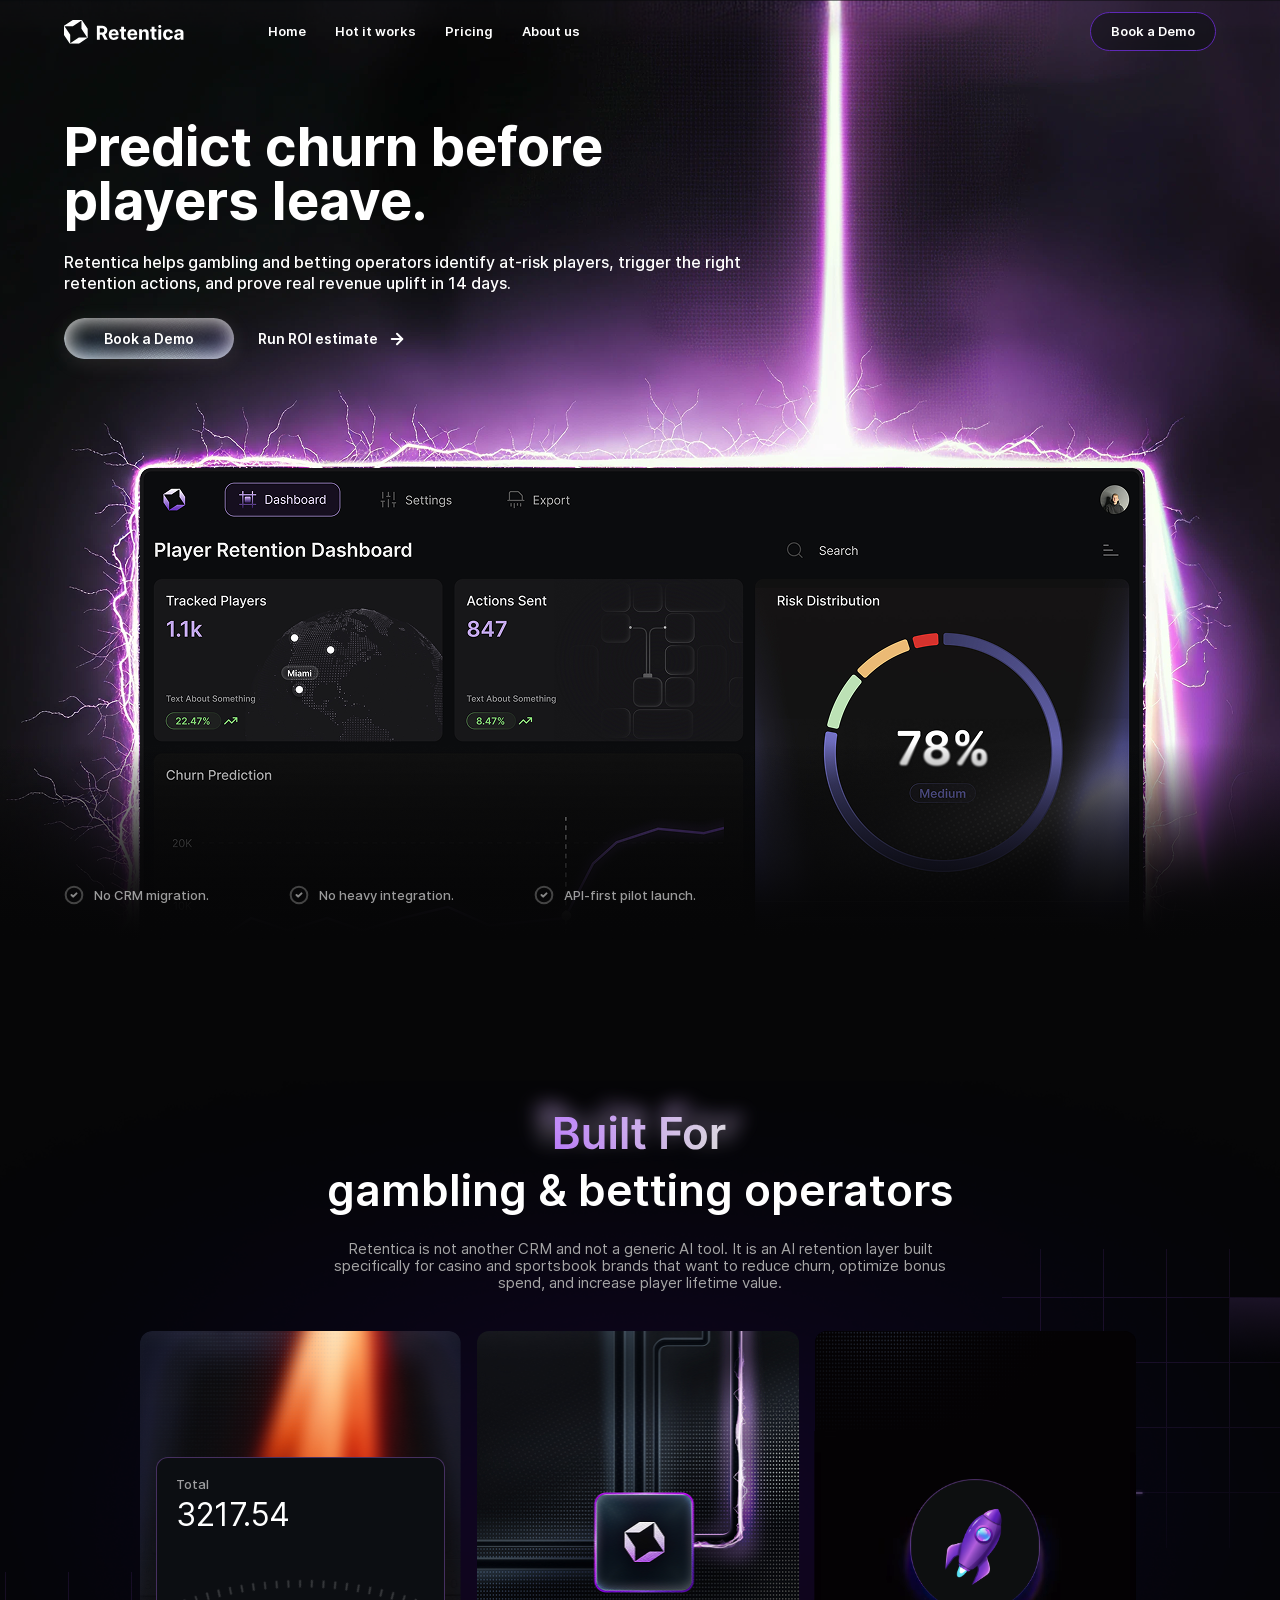
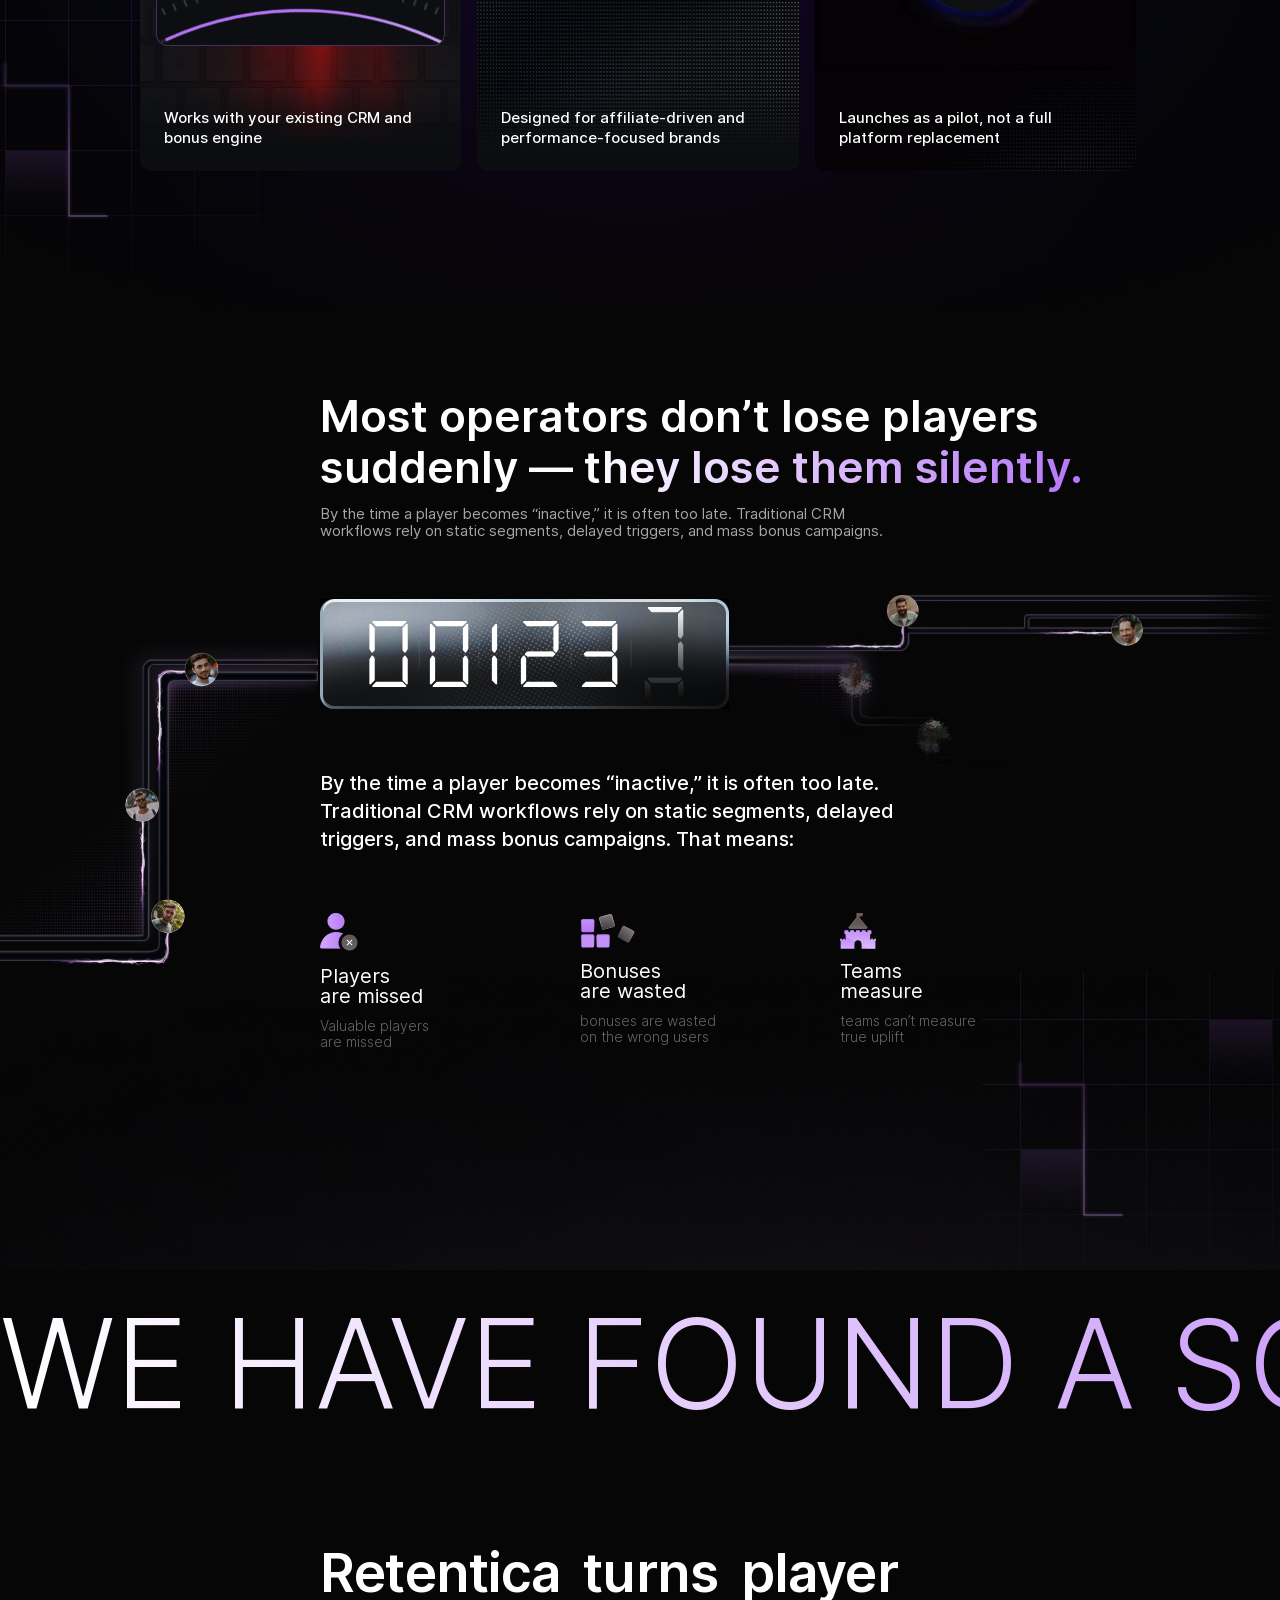
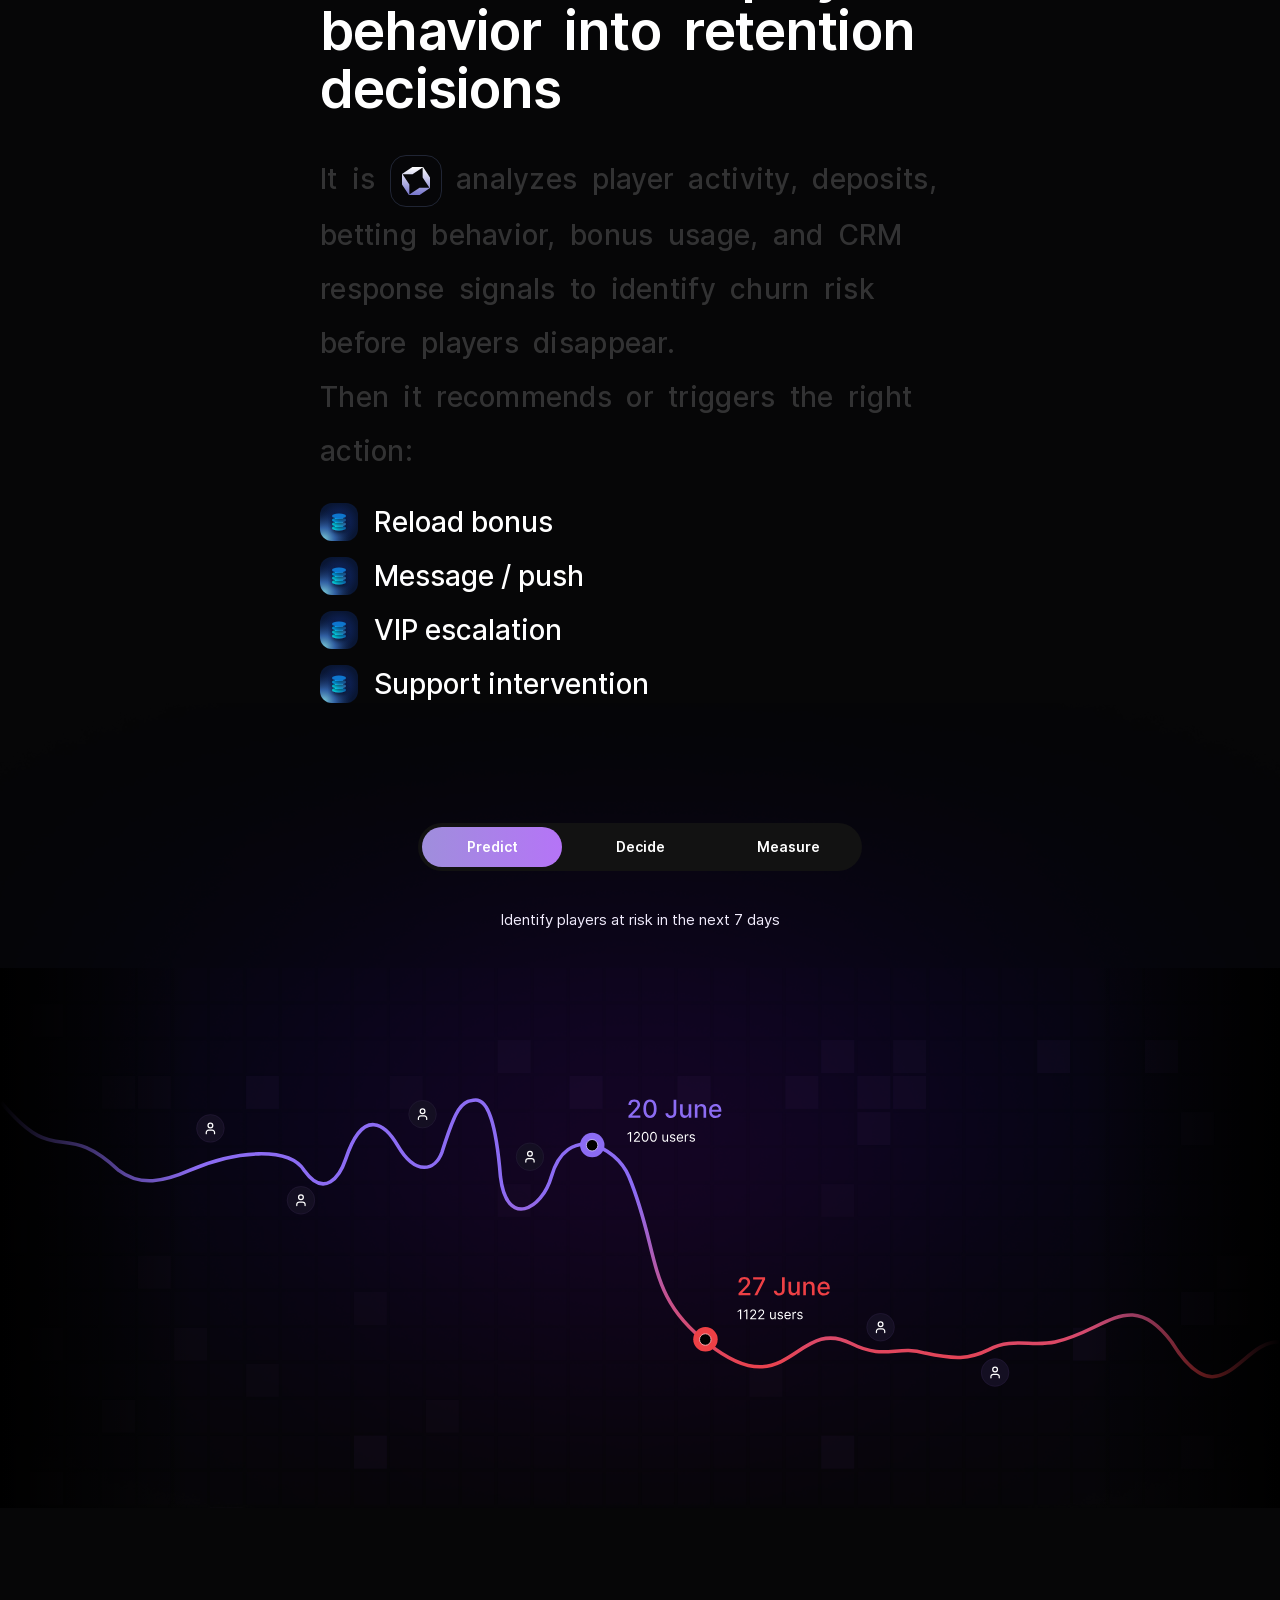
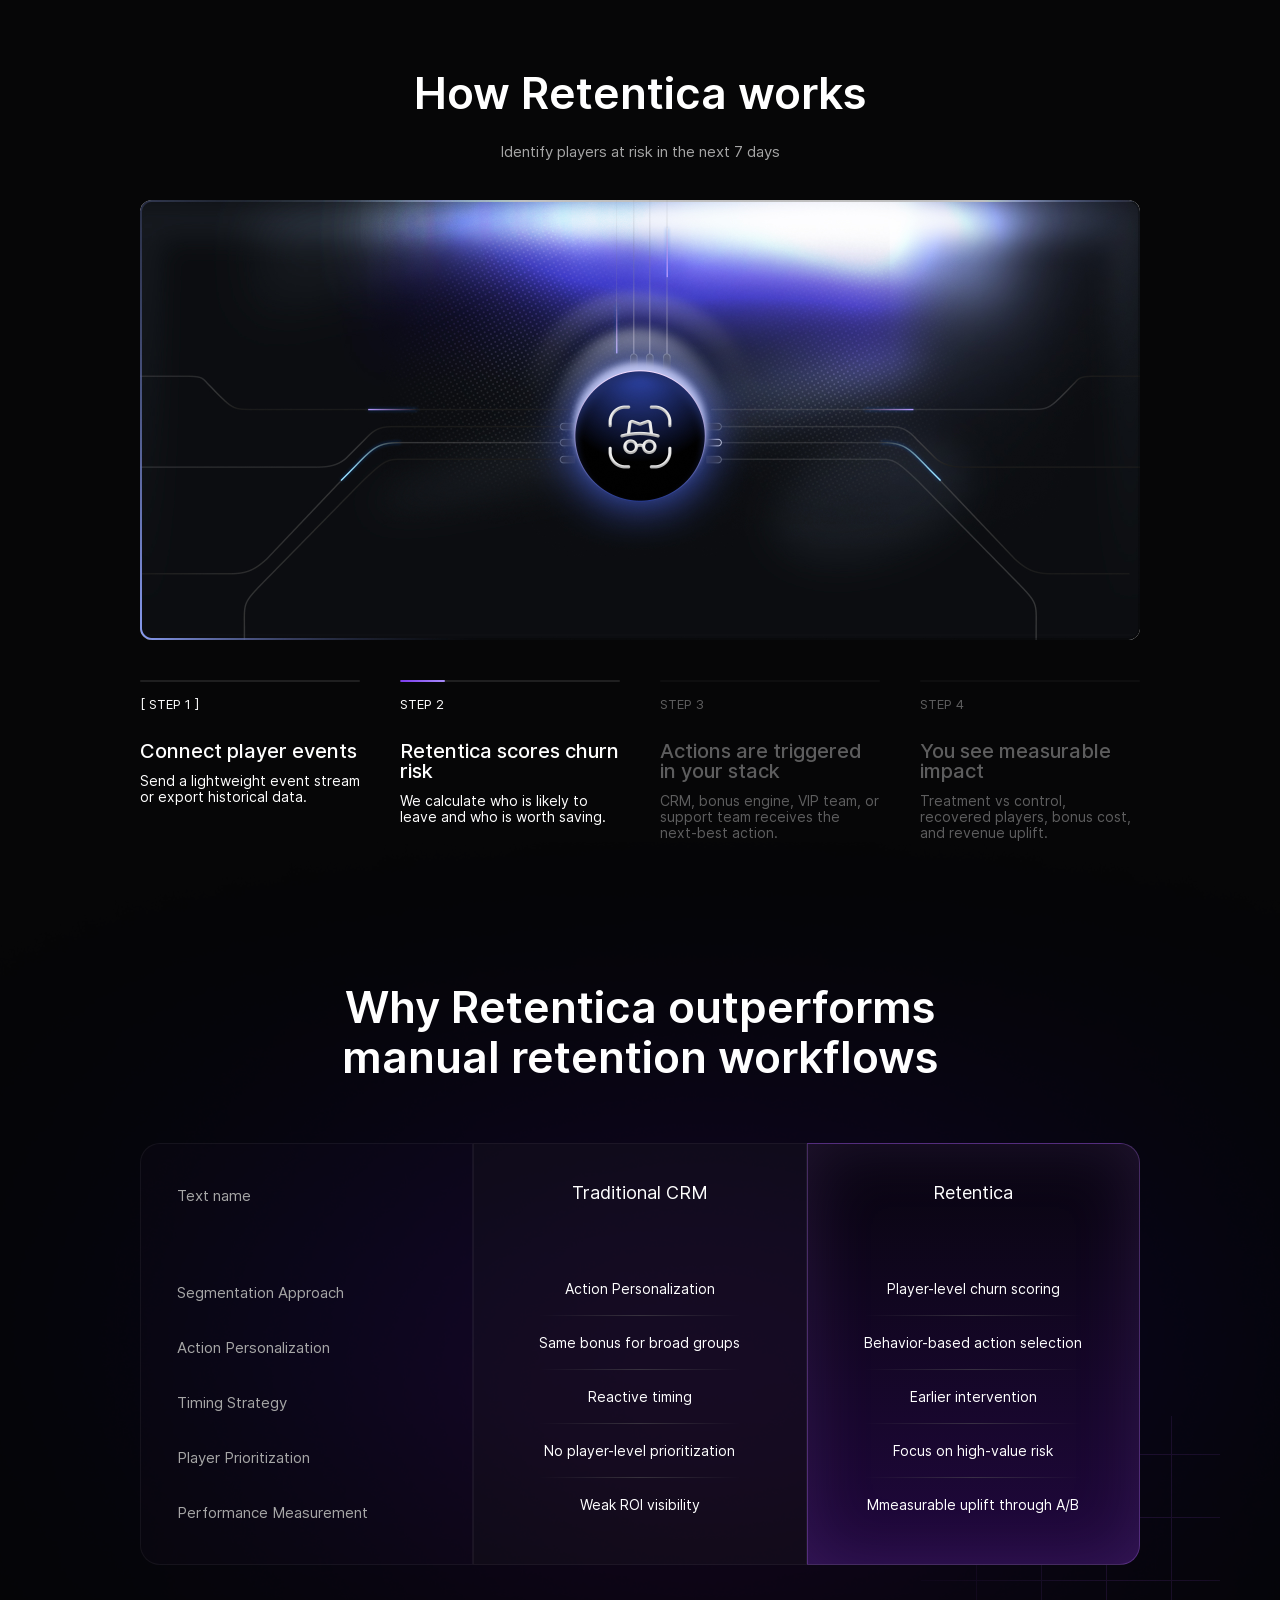
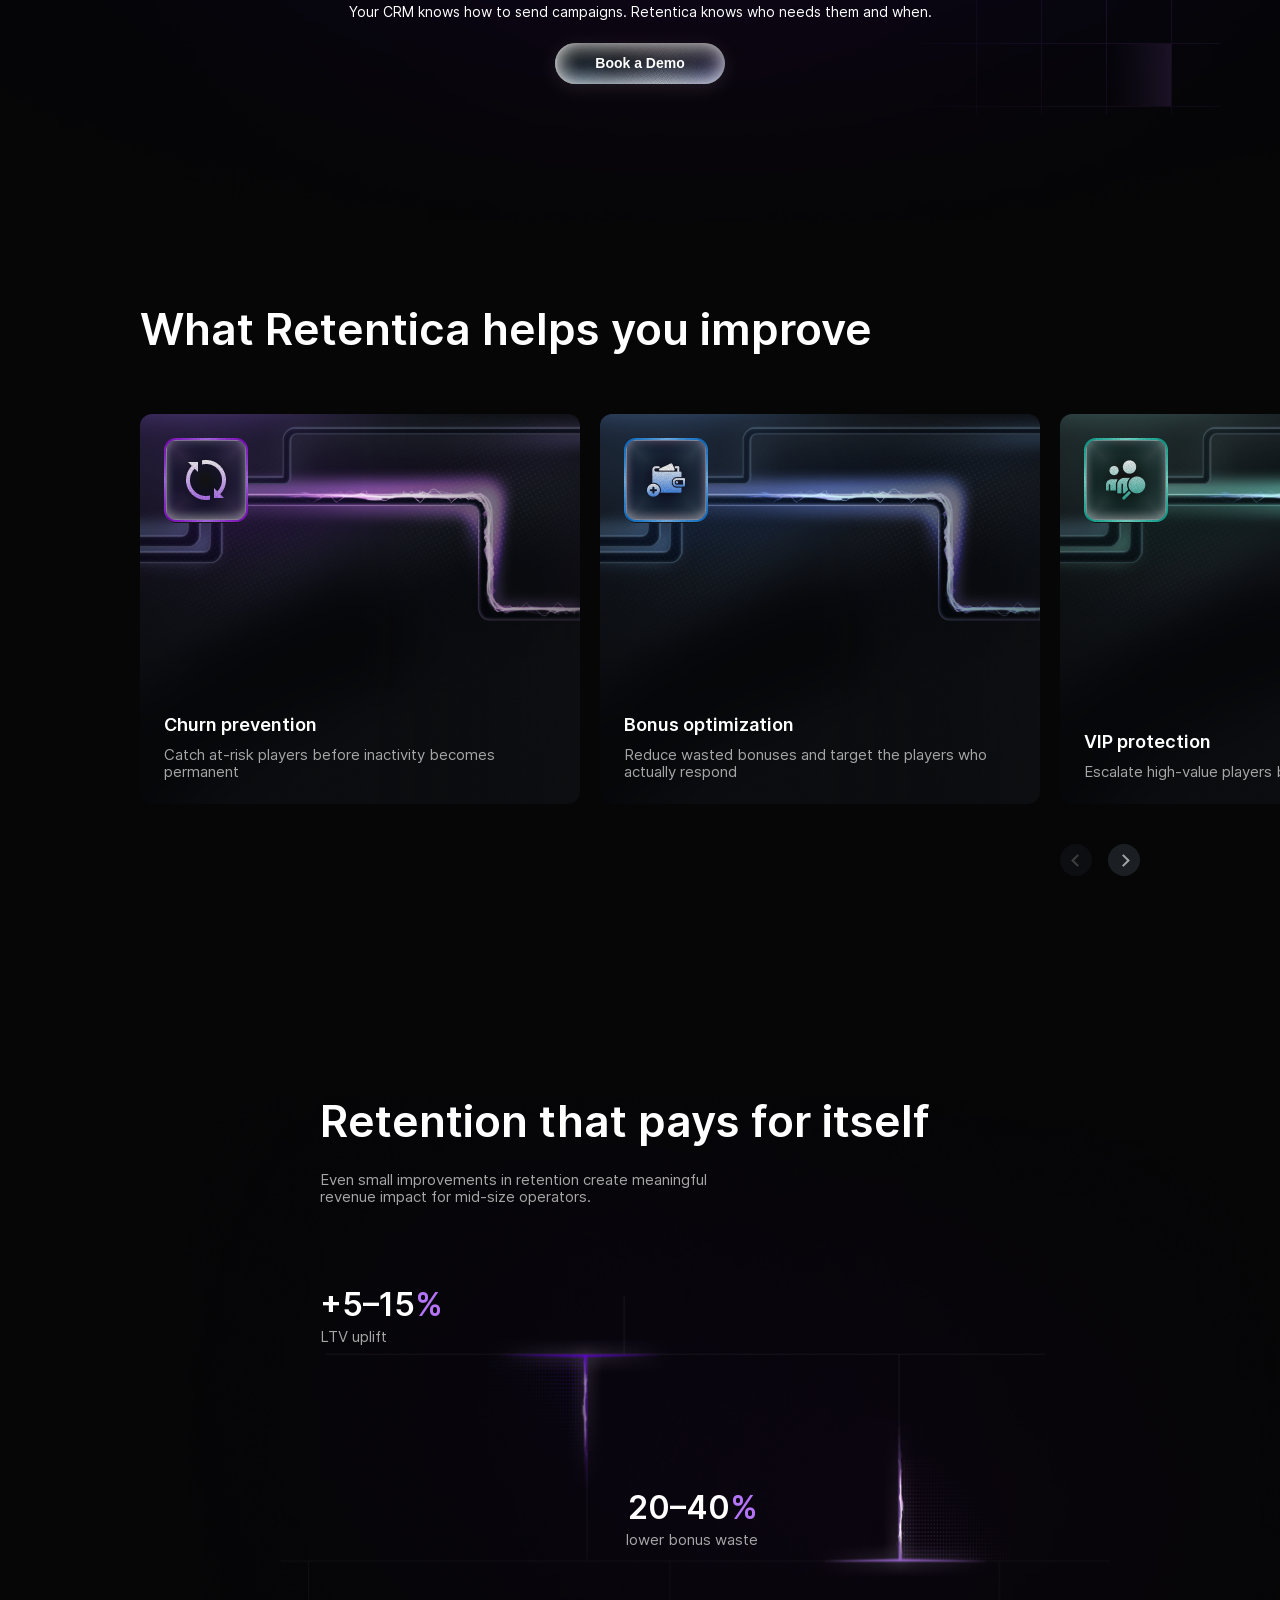
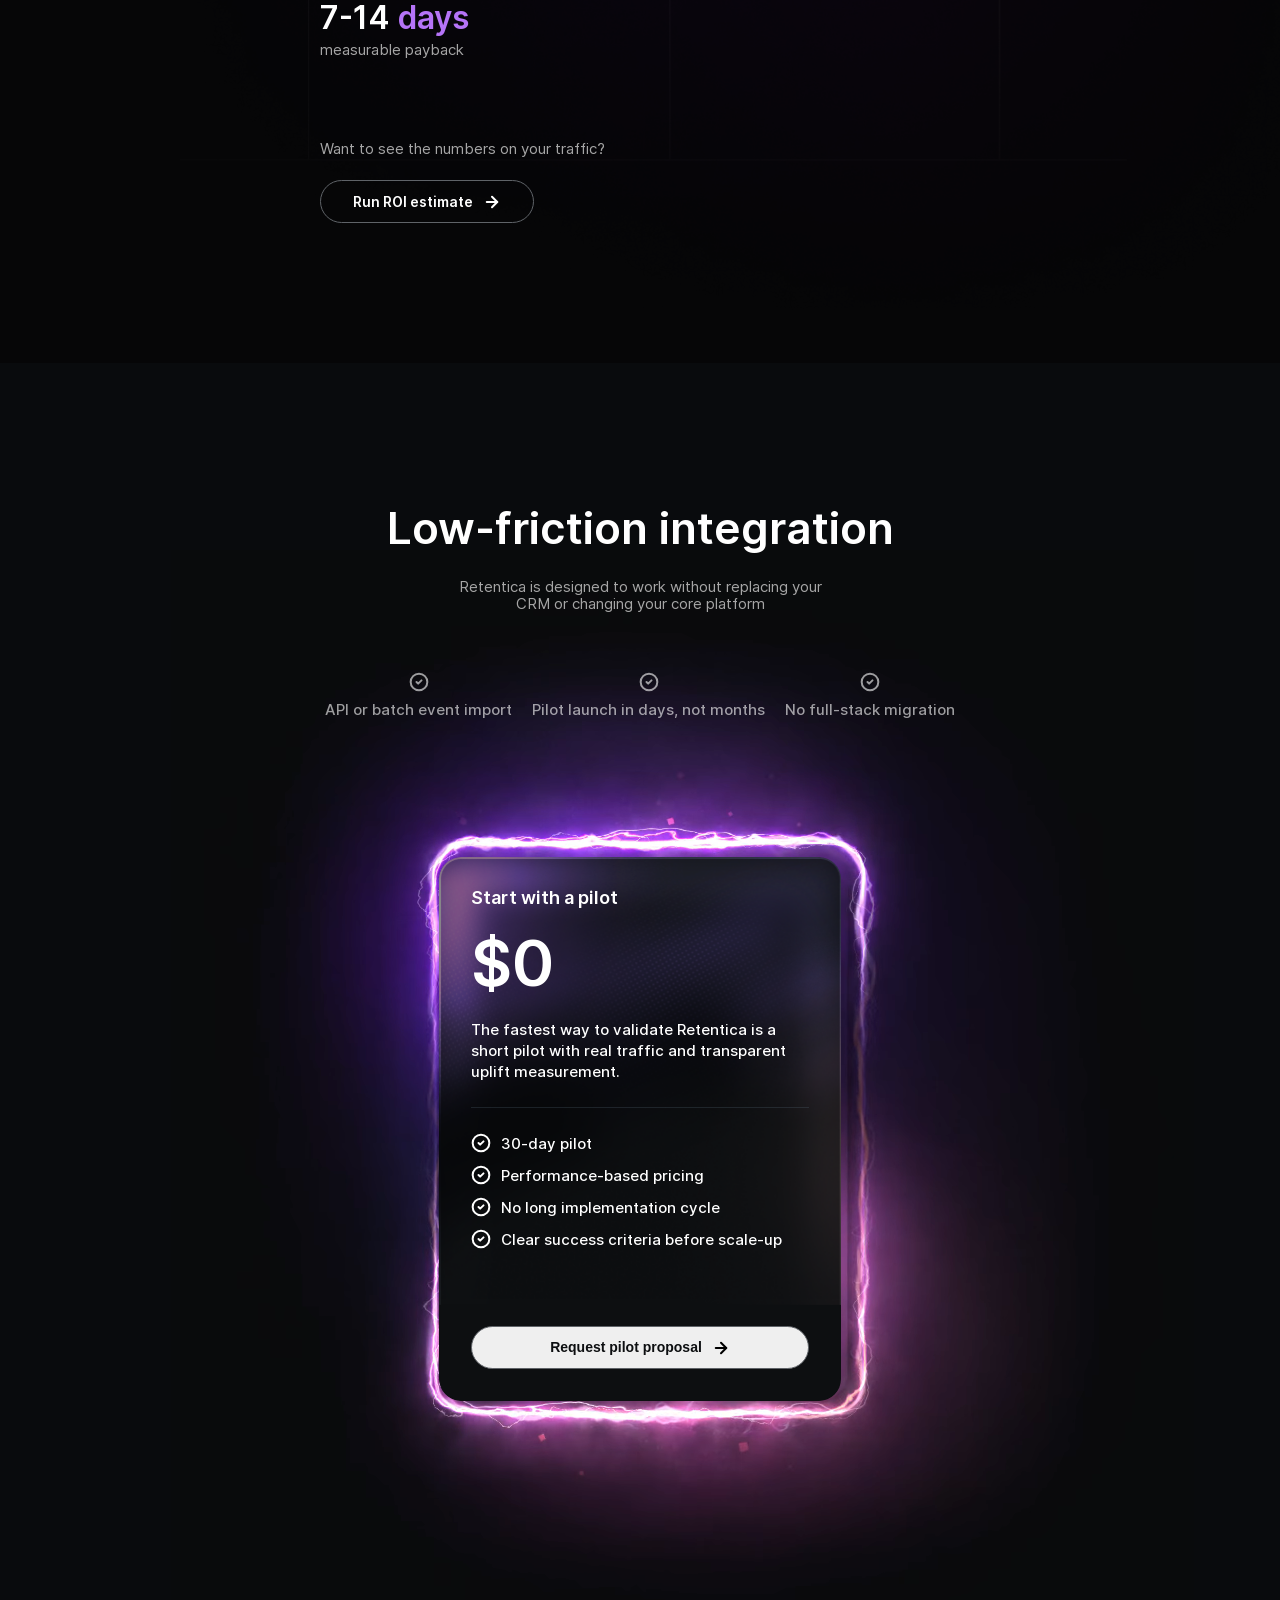
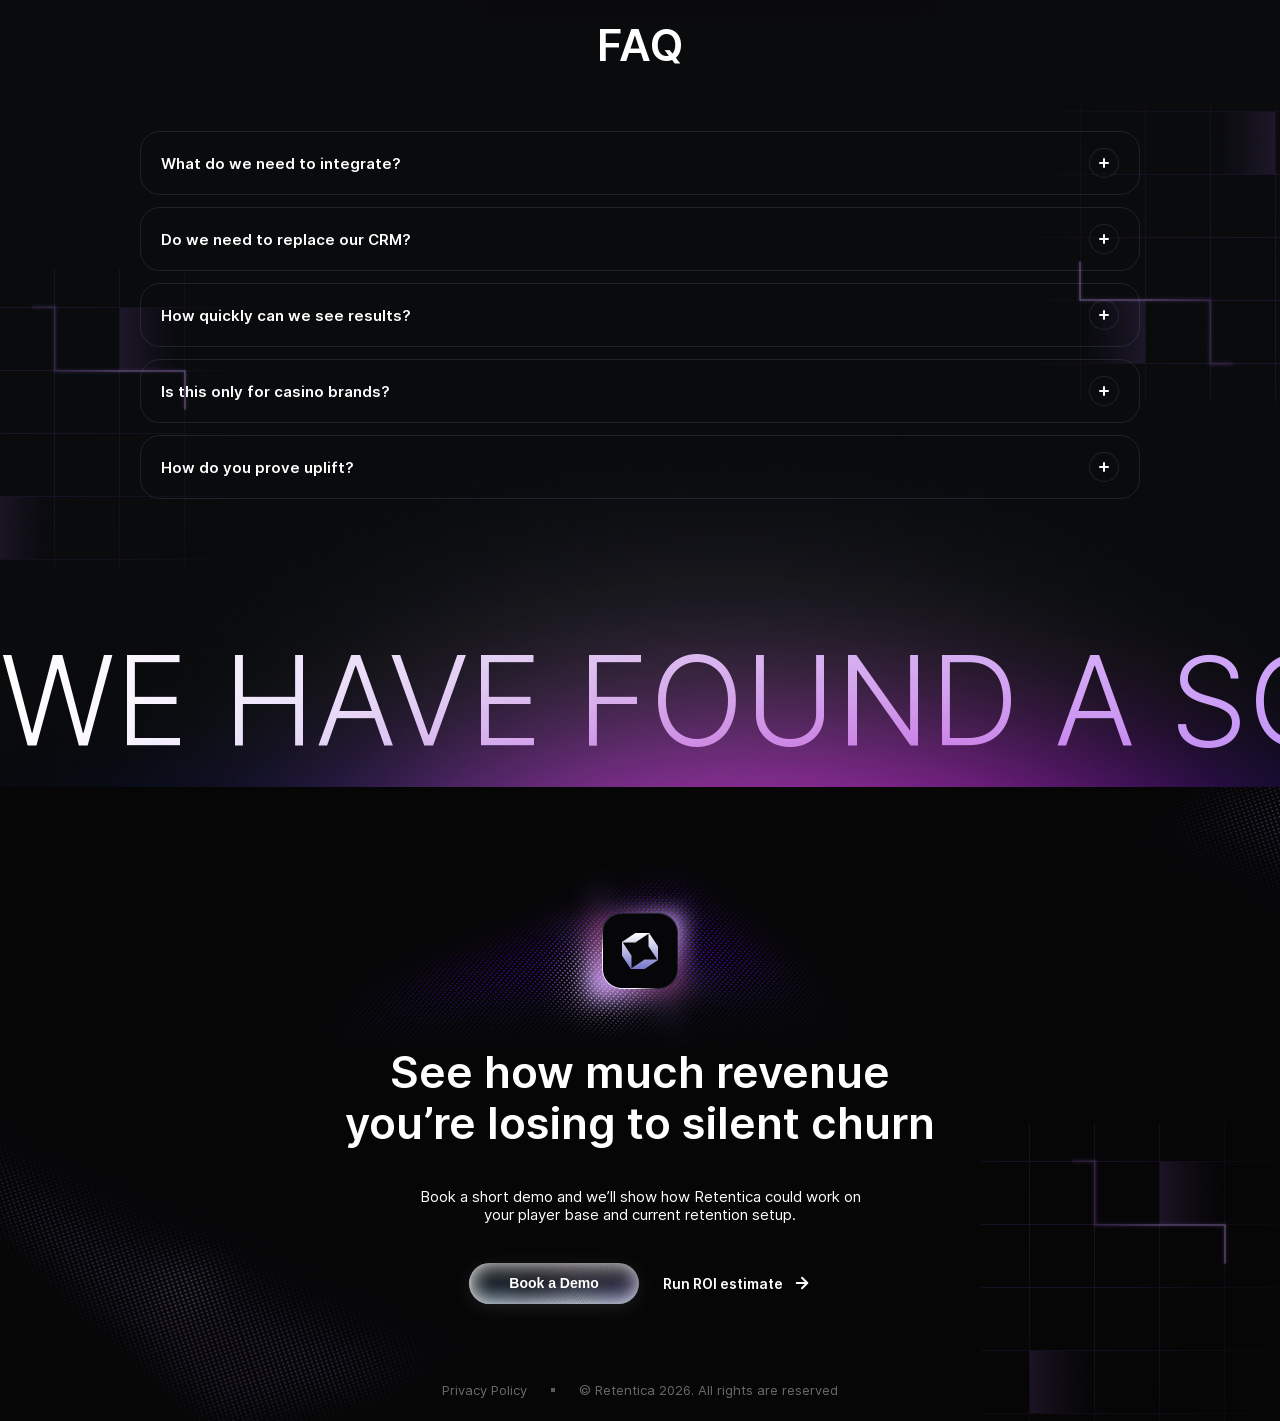
==== commit 8ae0f0e9: "addwrer" ====
--- a/index.html
+++ b/index.html
@@ -1832,6 +1832,8 @@
 <script src="assets/js/jquery-3.6.4.js"></script>
 <script src="assets/js/jquery.formstyler.min.js"></script>
 <script src="assets/js/swiper-bundle.min.js"></script>
+<script src="assets/js/step-slider.js"></script>
+<script src="assets/js/circle-animation.js"></script>
 <script src="assets/js/script.js"></script>
 </body>
 </html>
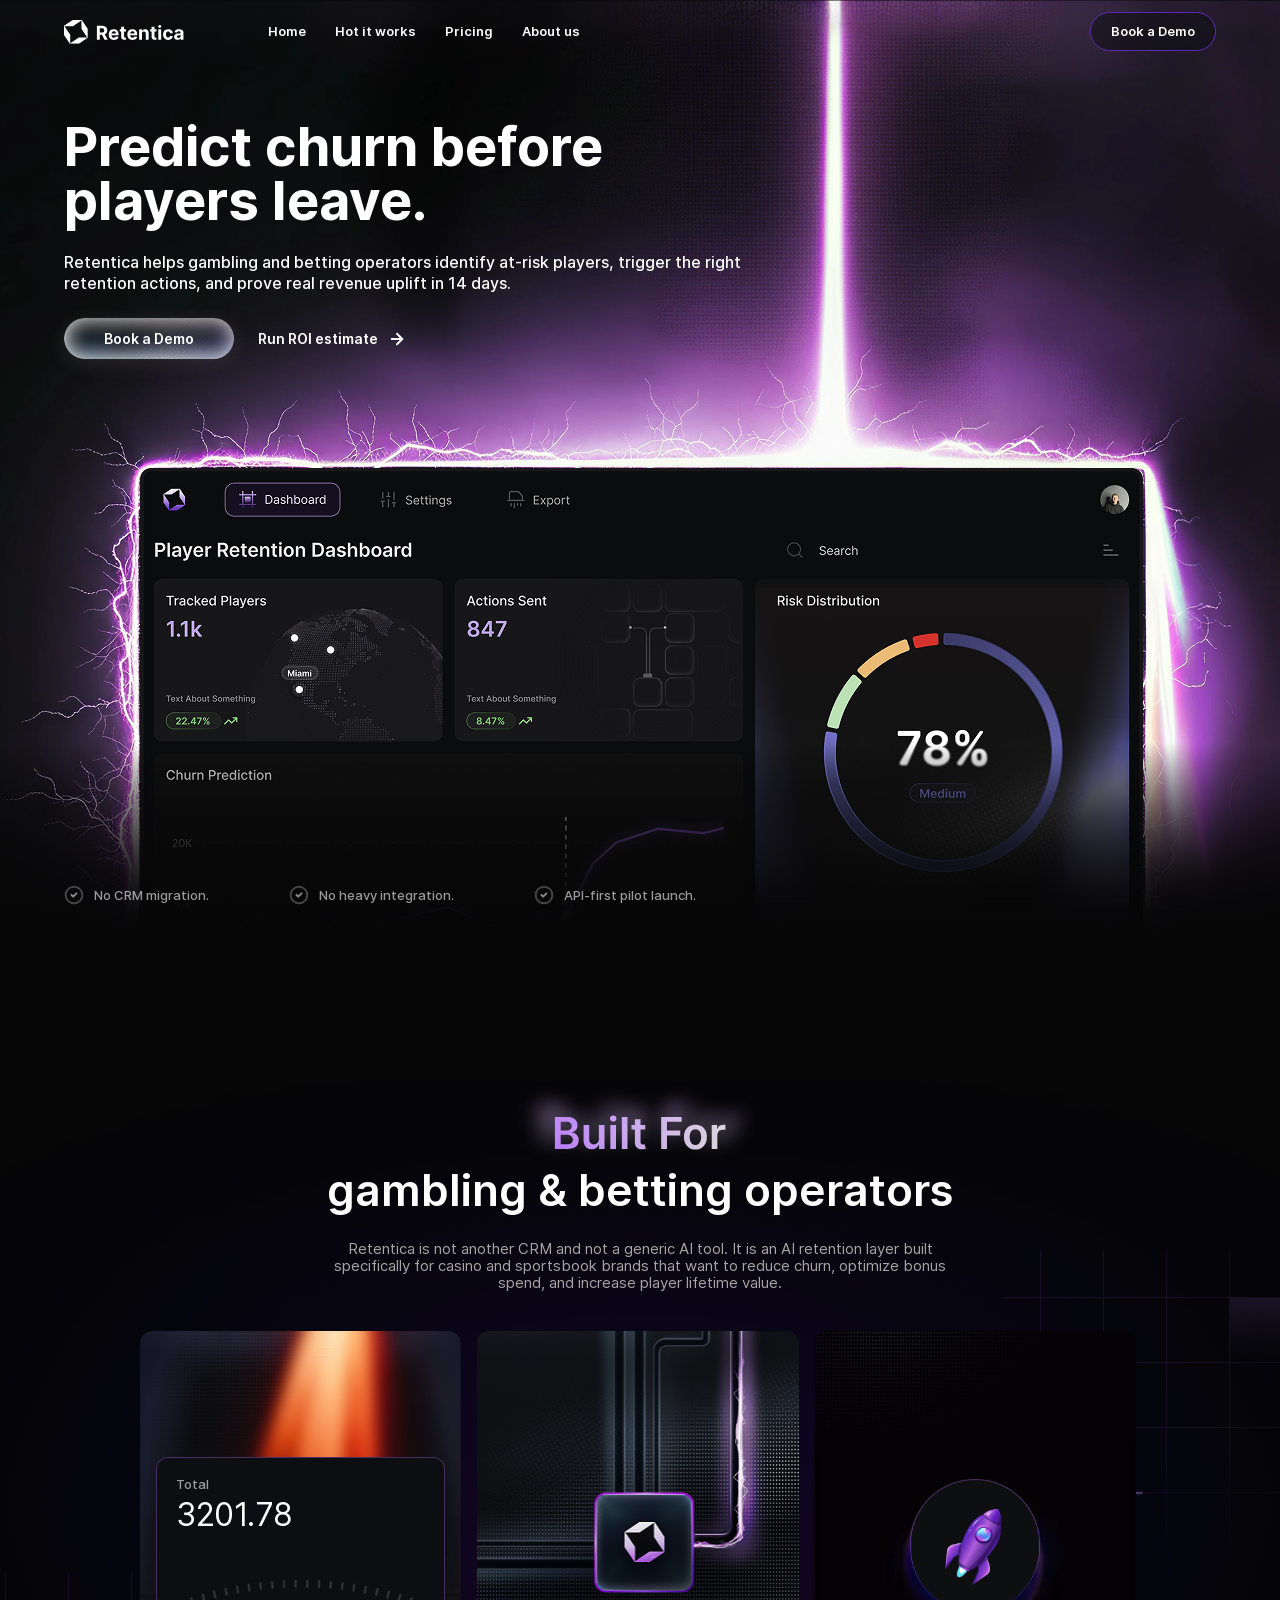
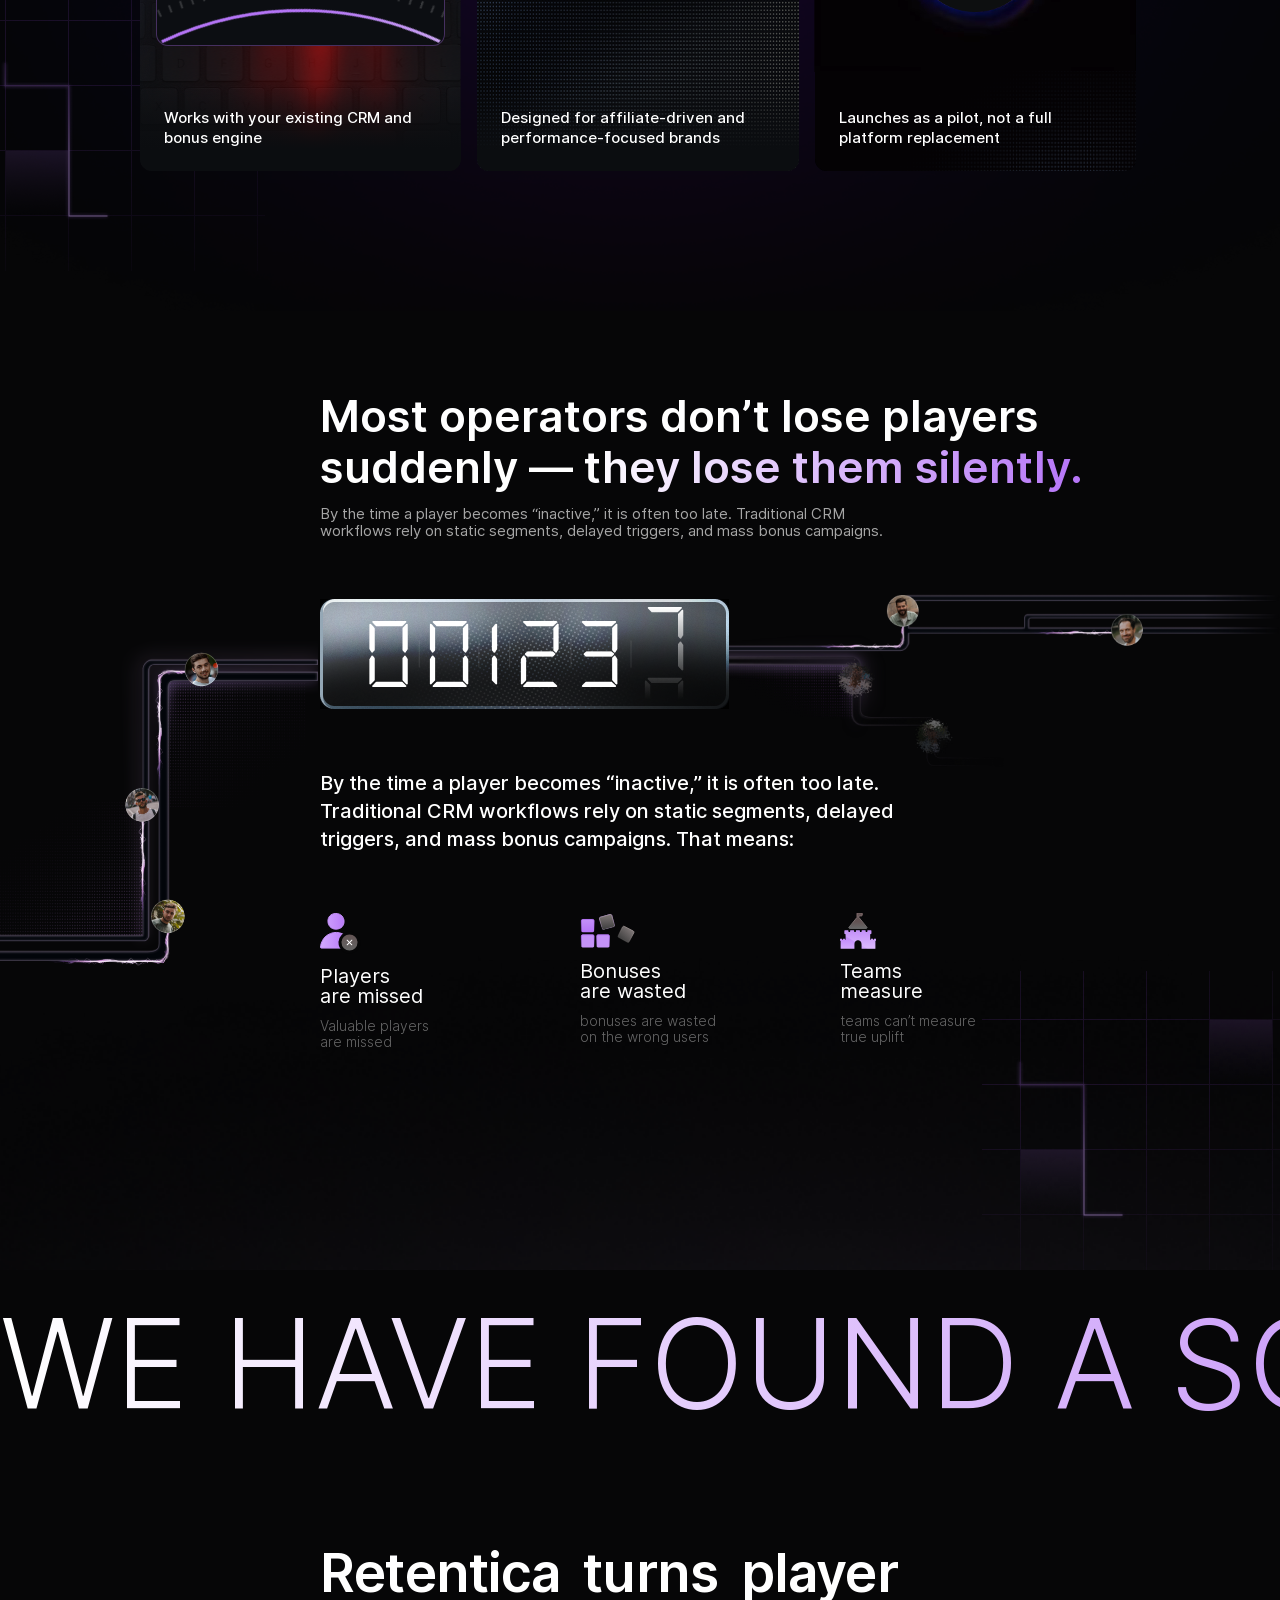
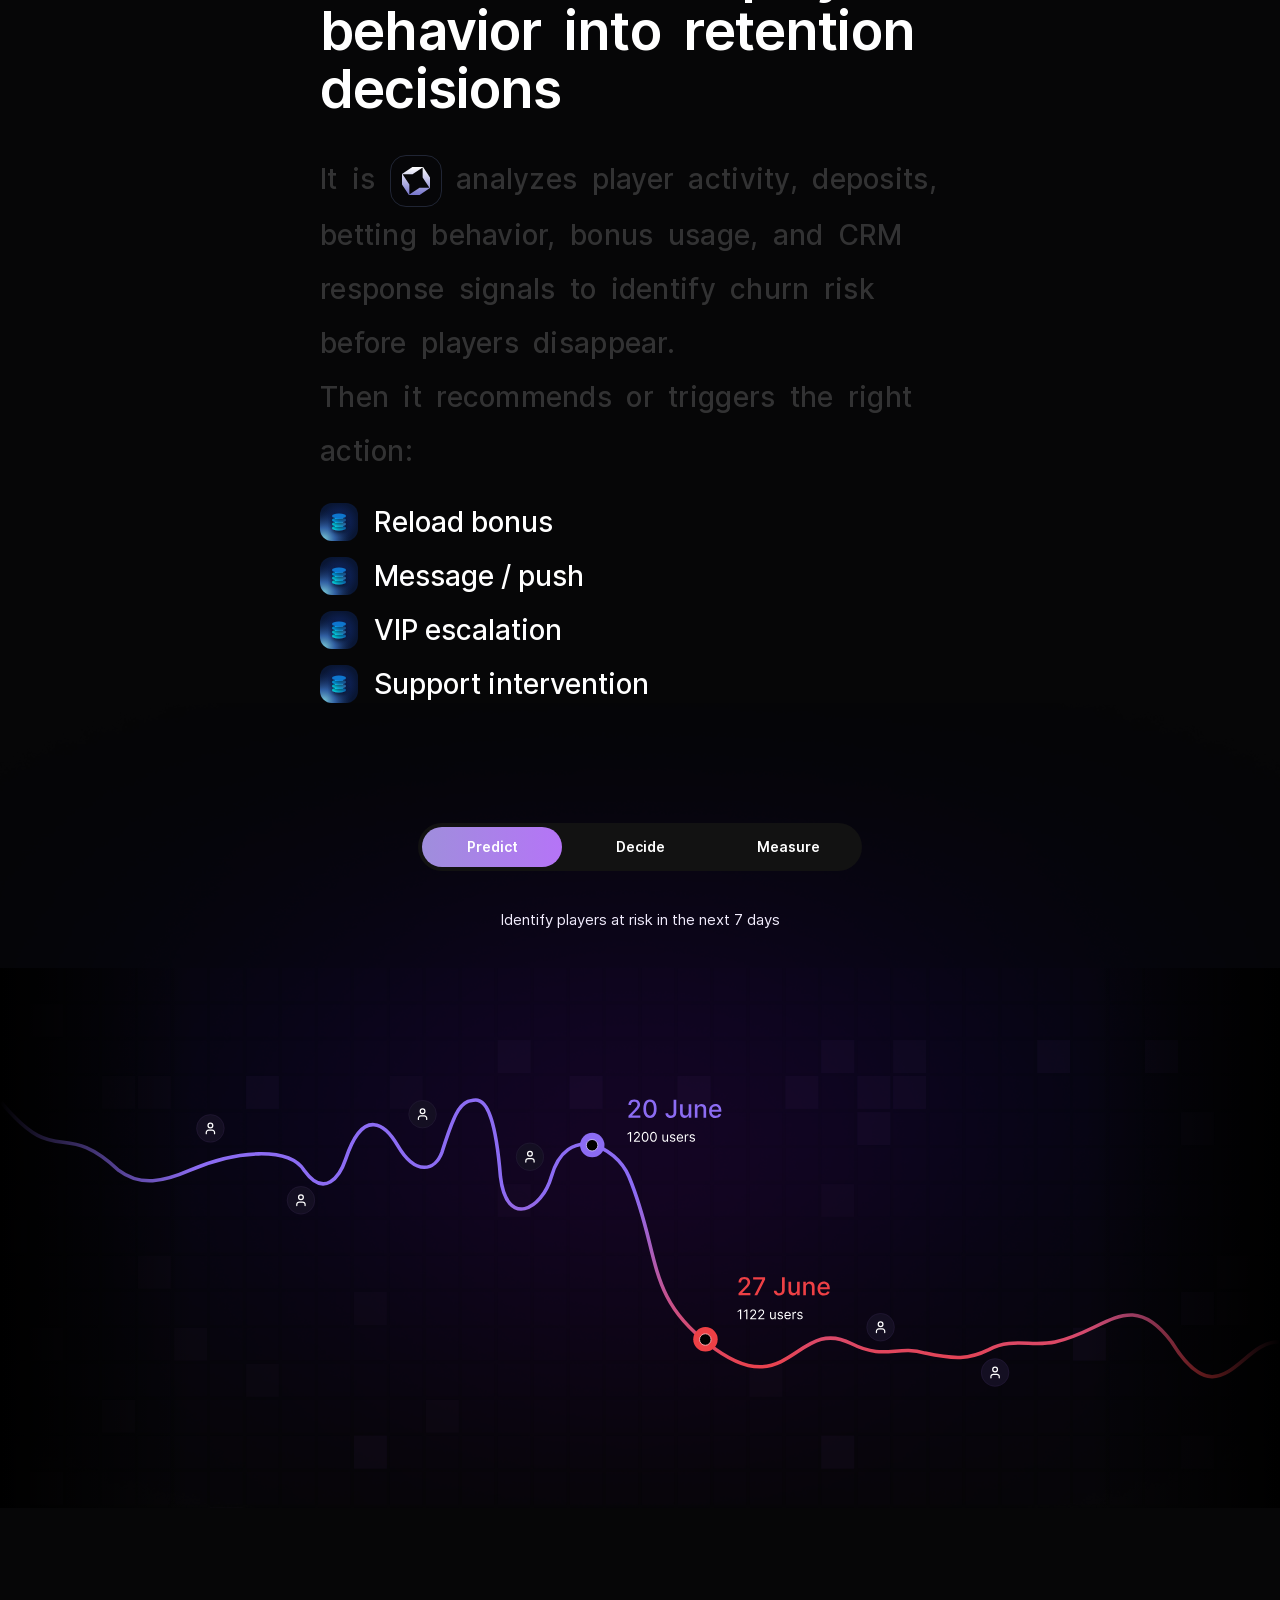
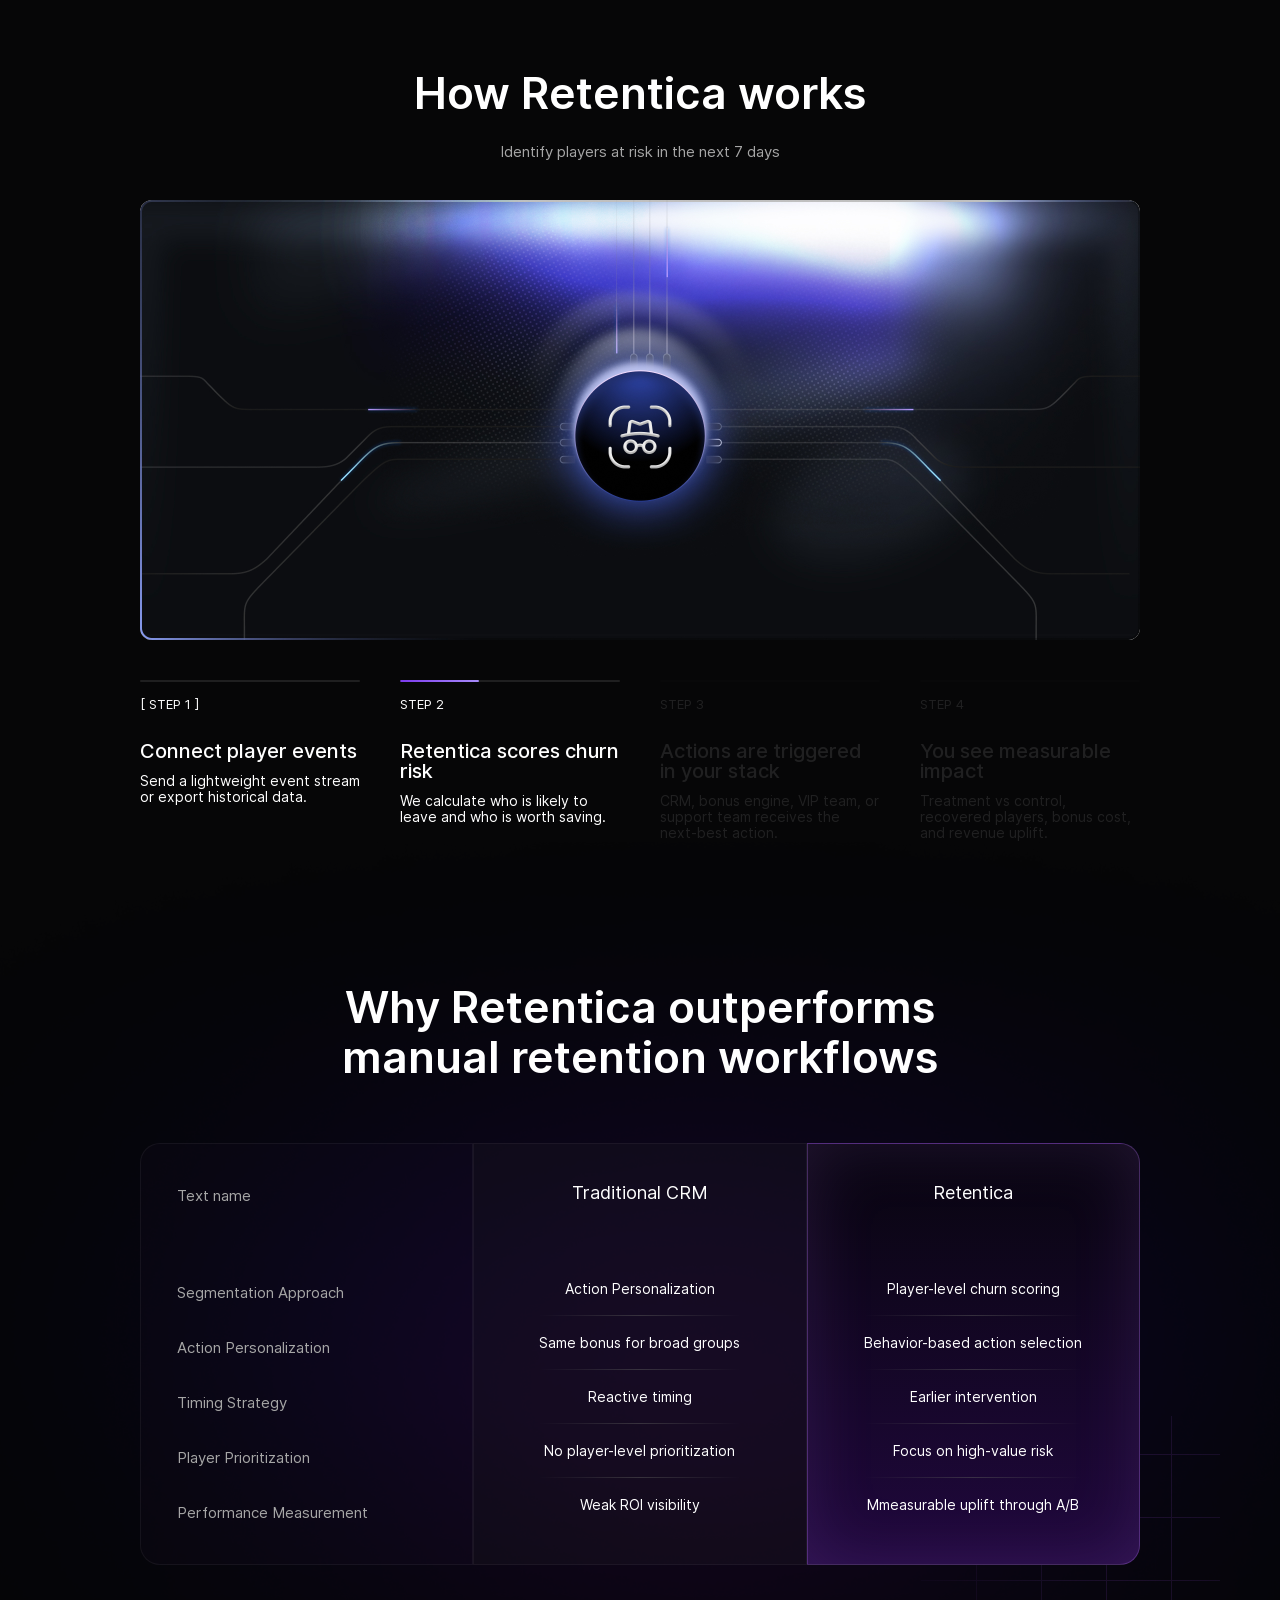
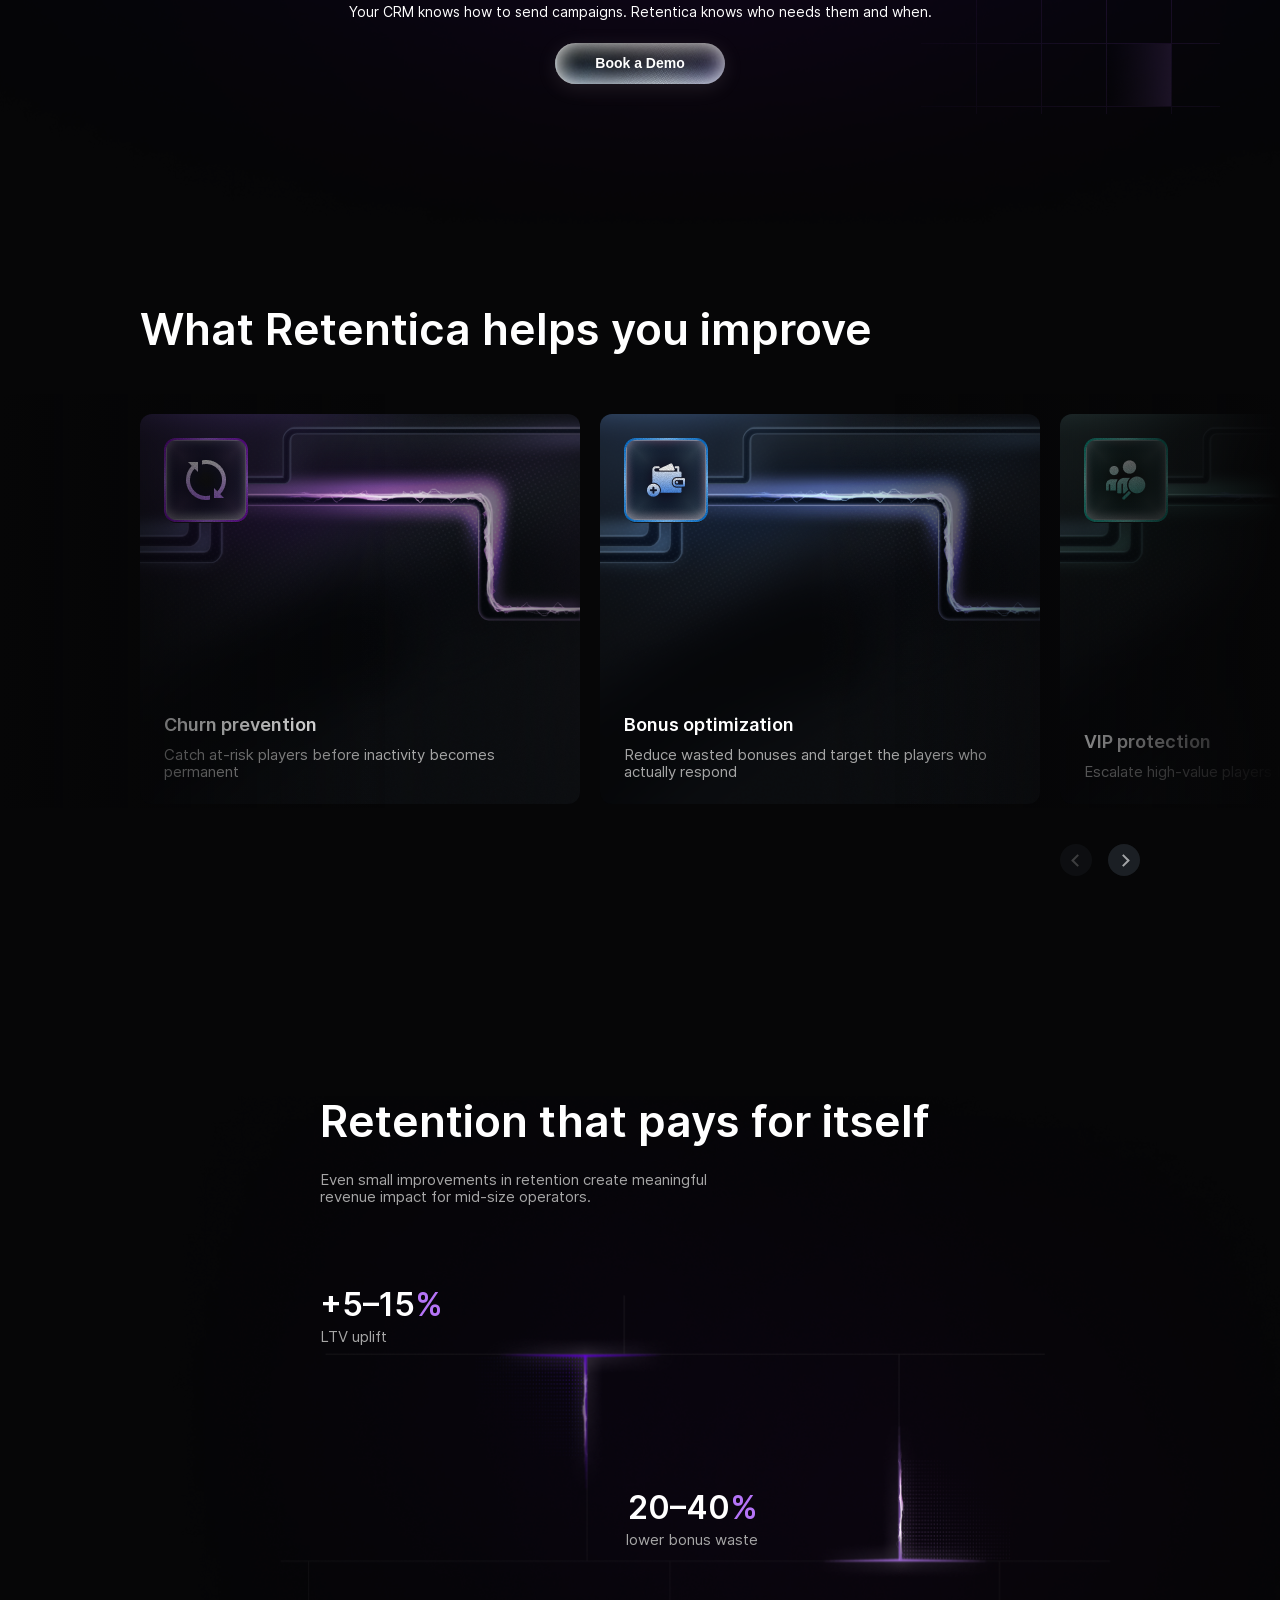
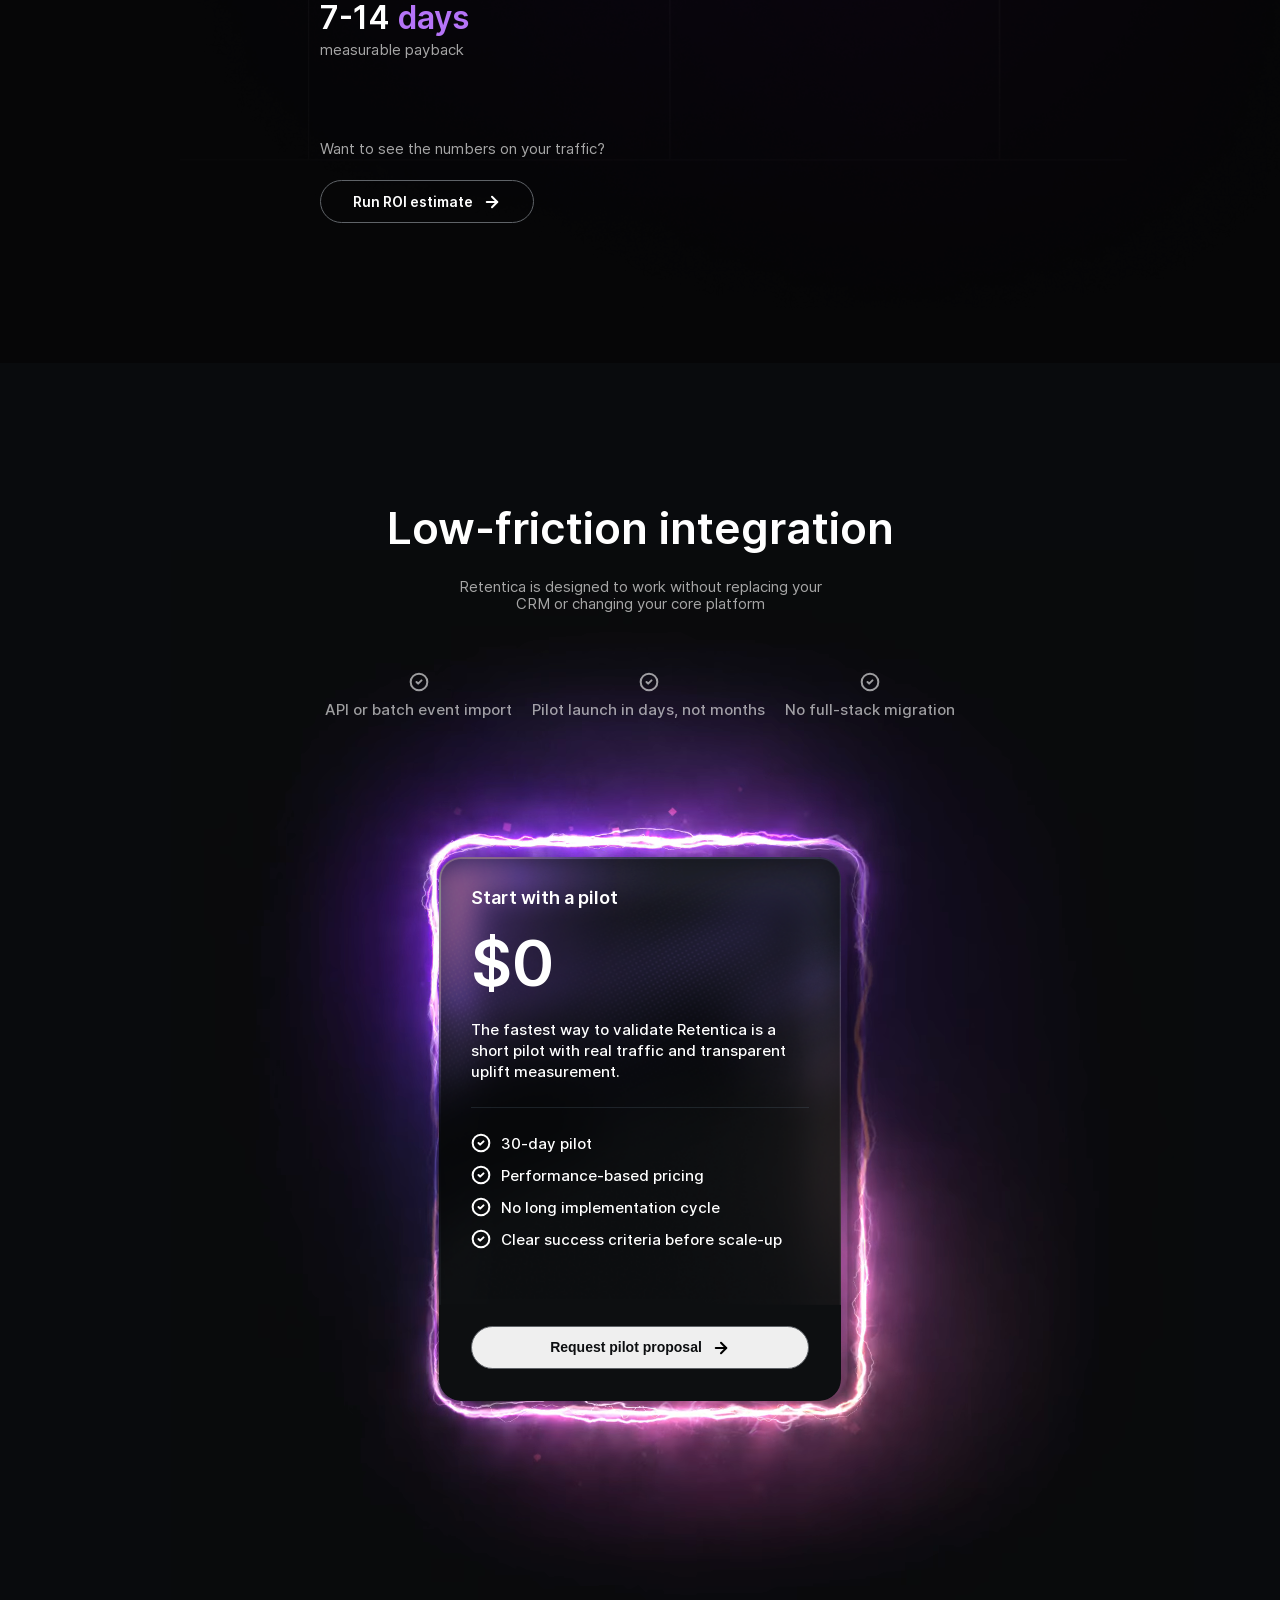
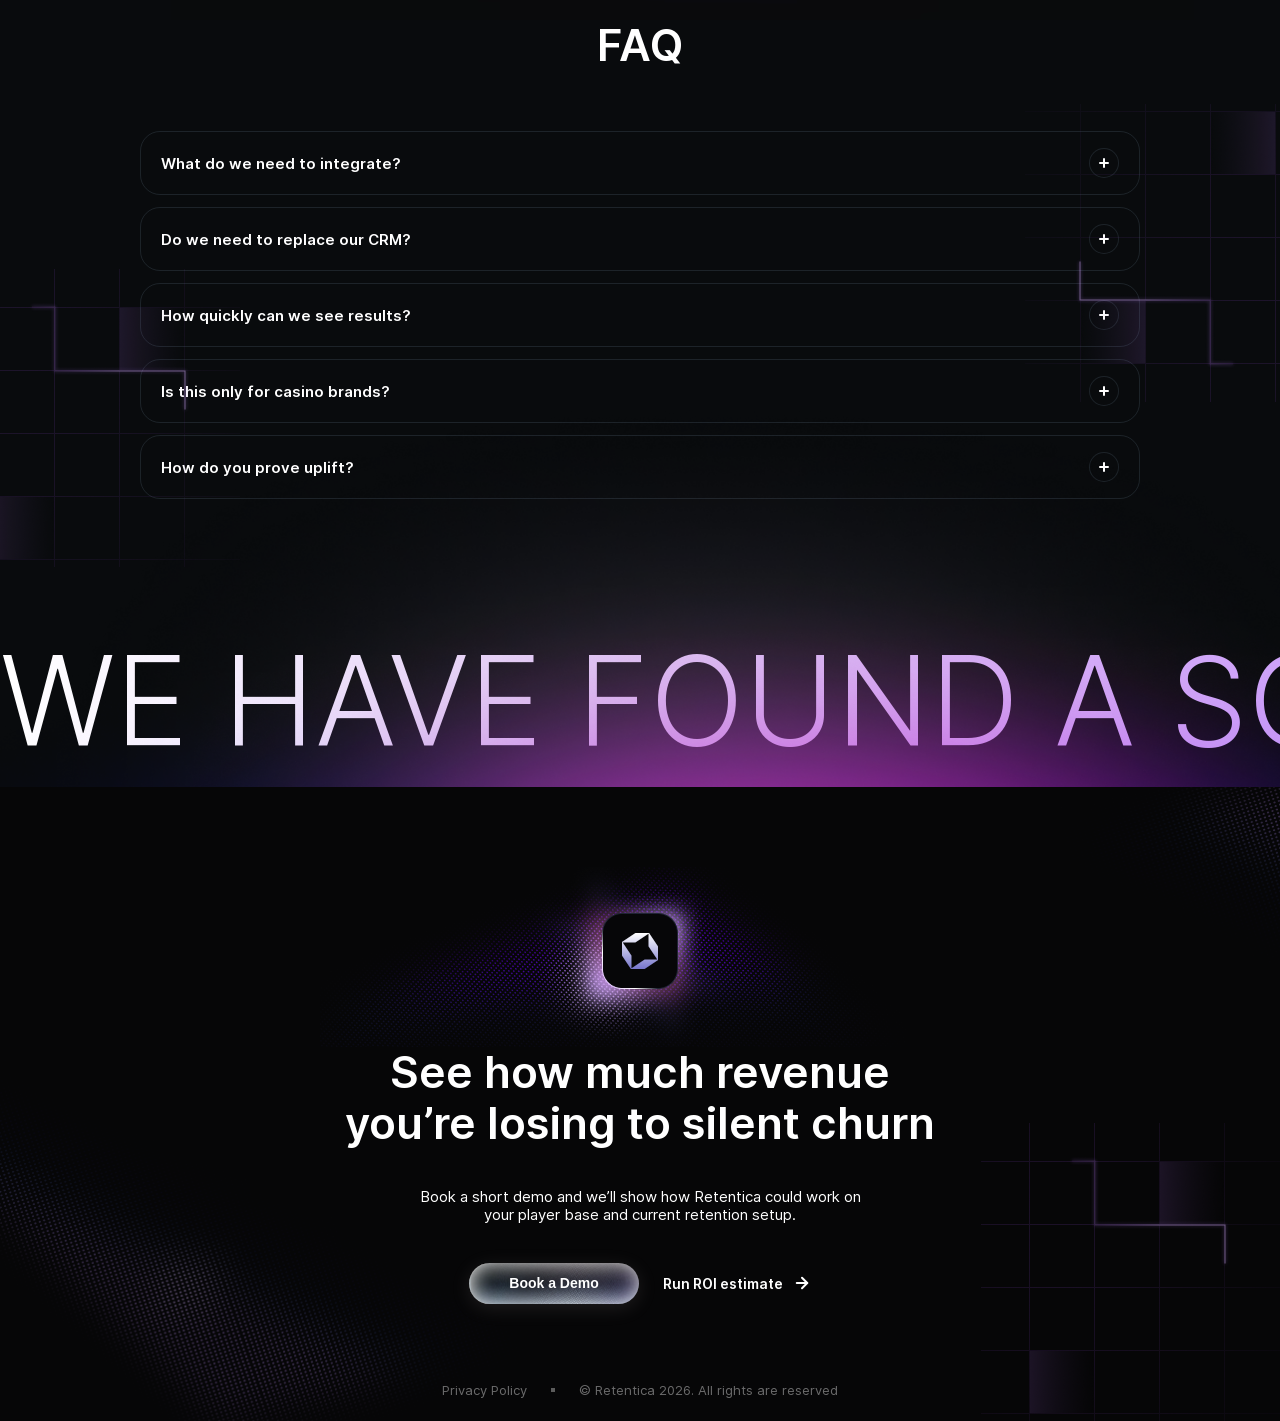
==== commit f443b03e: "finish" ====
--- a/index.html
+++ b/index.html
@@ -23,7 +23,7 @@
                     </ul>
                 </div>
             </div>
-            <a href="./calculator.html" class="btn-book">Book a Demo</a>
+            <a href="#" class="btn-book">Book a Demo</a>
             <a href="./calculator.html" class="pricing-href-mob">Pricing</a>
         </div>
     </div>
@@ -36,8 +36,8 @@
                     <h1>Predict churn before players leave.</h1>
                     <p>Retentica helps gambling and betting operators identify at-risk players, trigger the right retention actions, and prove real revenue uplift in 14 days.</p>
                     <div class="predict-churn G-align-center">
-                        <a href="./calculator.html" class="btn">Book a Demo</a>
-                        <a href="#" class="roi-estmate">Run ROI estimate <i class="icon-arrow-right"></i></a>
+                        <a href="" class="btn">Book a Demo</a>
+                        <a href="./calculator.html" class="roi-estmate">Run ROI estimate <i class="icon-arrow-right"></i></a>
                     </div>
                 </div>
                 <div class="predict-name">
@@ -1817,7 +1817,7 @@
             <p>Book a short demo and we’ll show how Retentica could work on your player base and current  retention setup.</p>
             <div class="predict-churn G-align-center">
                 <button class="btn">Book a Demo</button>
-                <a href="#" class="roi-estmate">Run ROI estimate <i class="icon-arrow-right"></i></a>
+                <a href="./calculator.html" class="roi-estmate">Run ROI estimate <i class="icon-arrow-right"></i></a>
             </div>
         </div>
         <div class="privacy-text G-center">
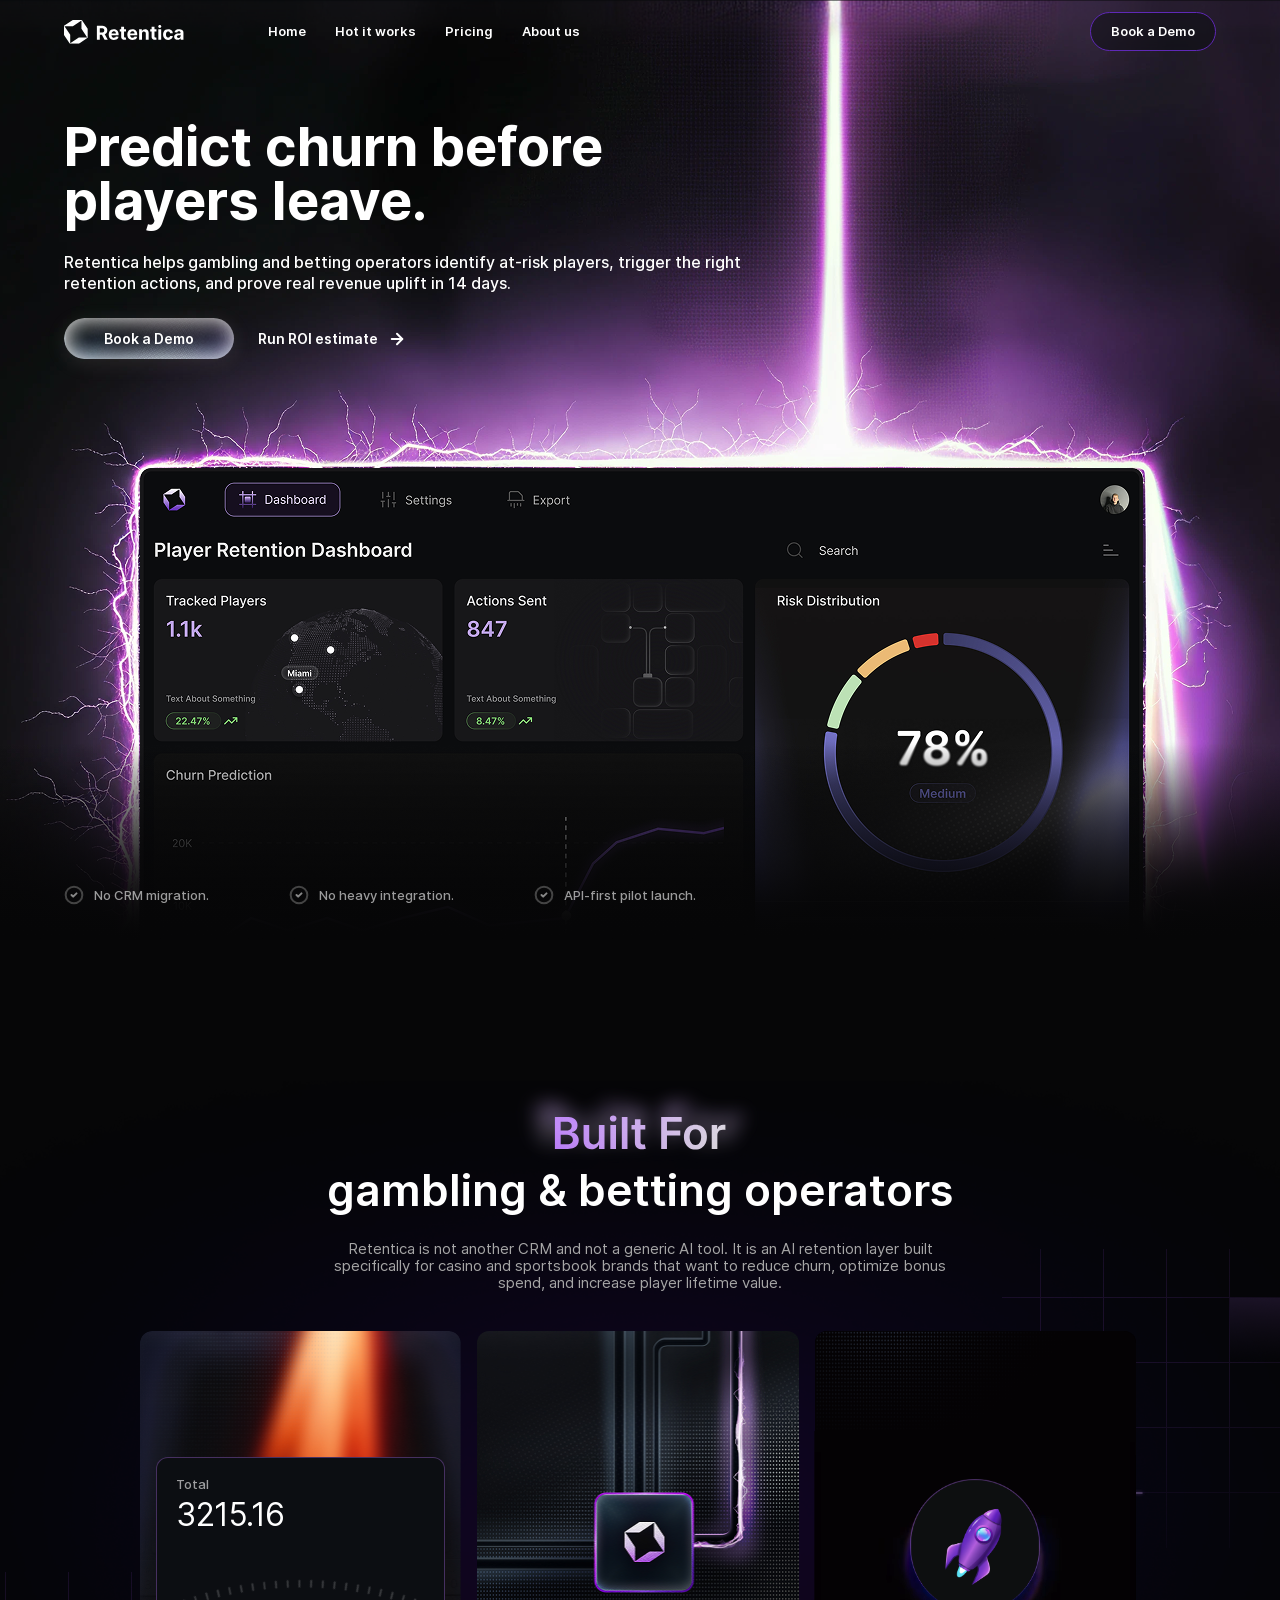
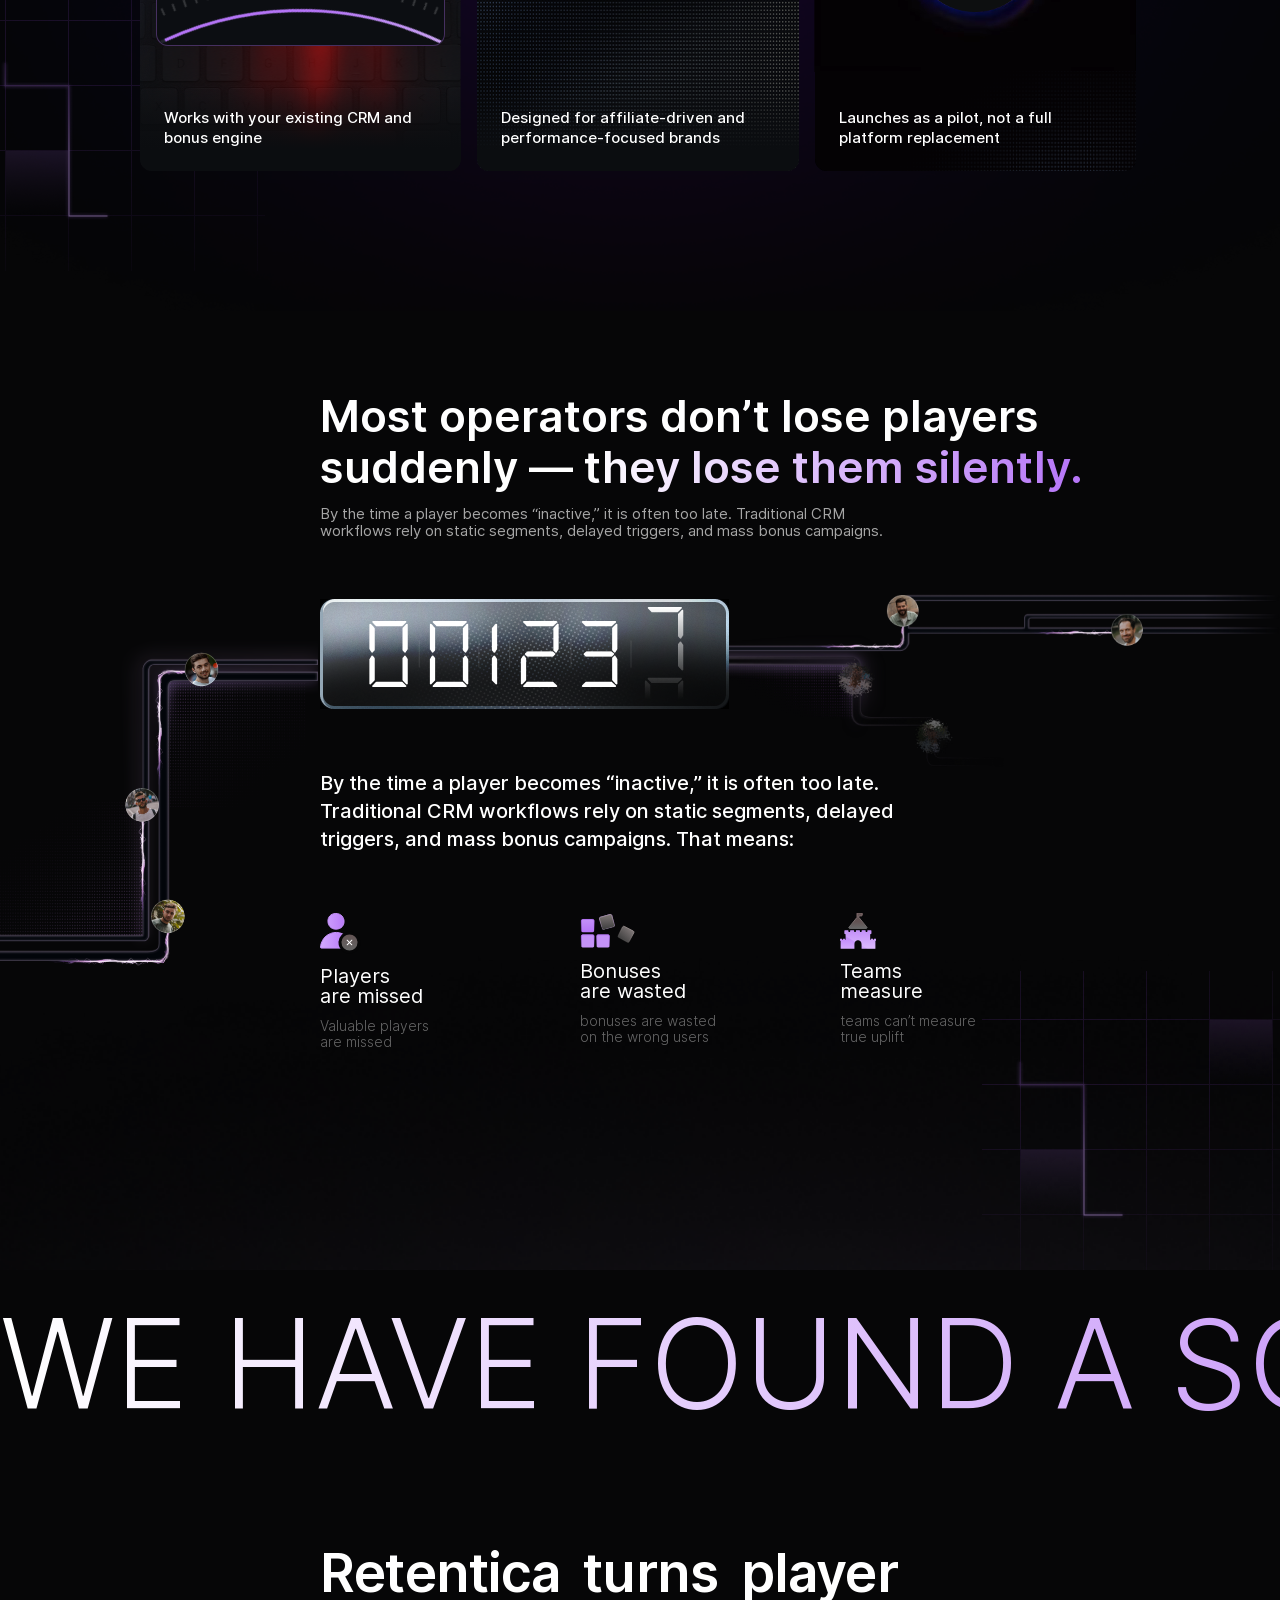
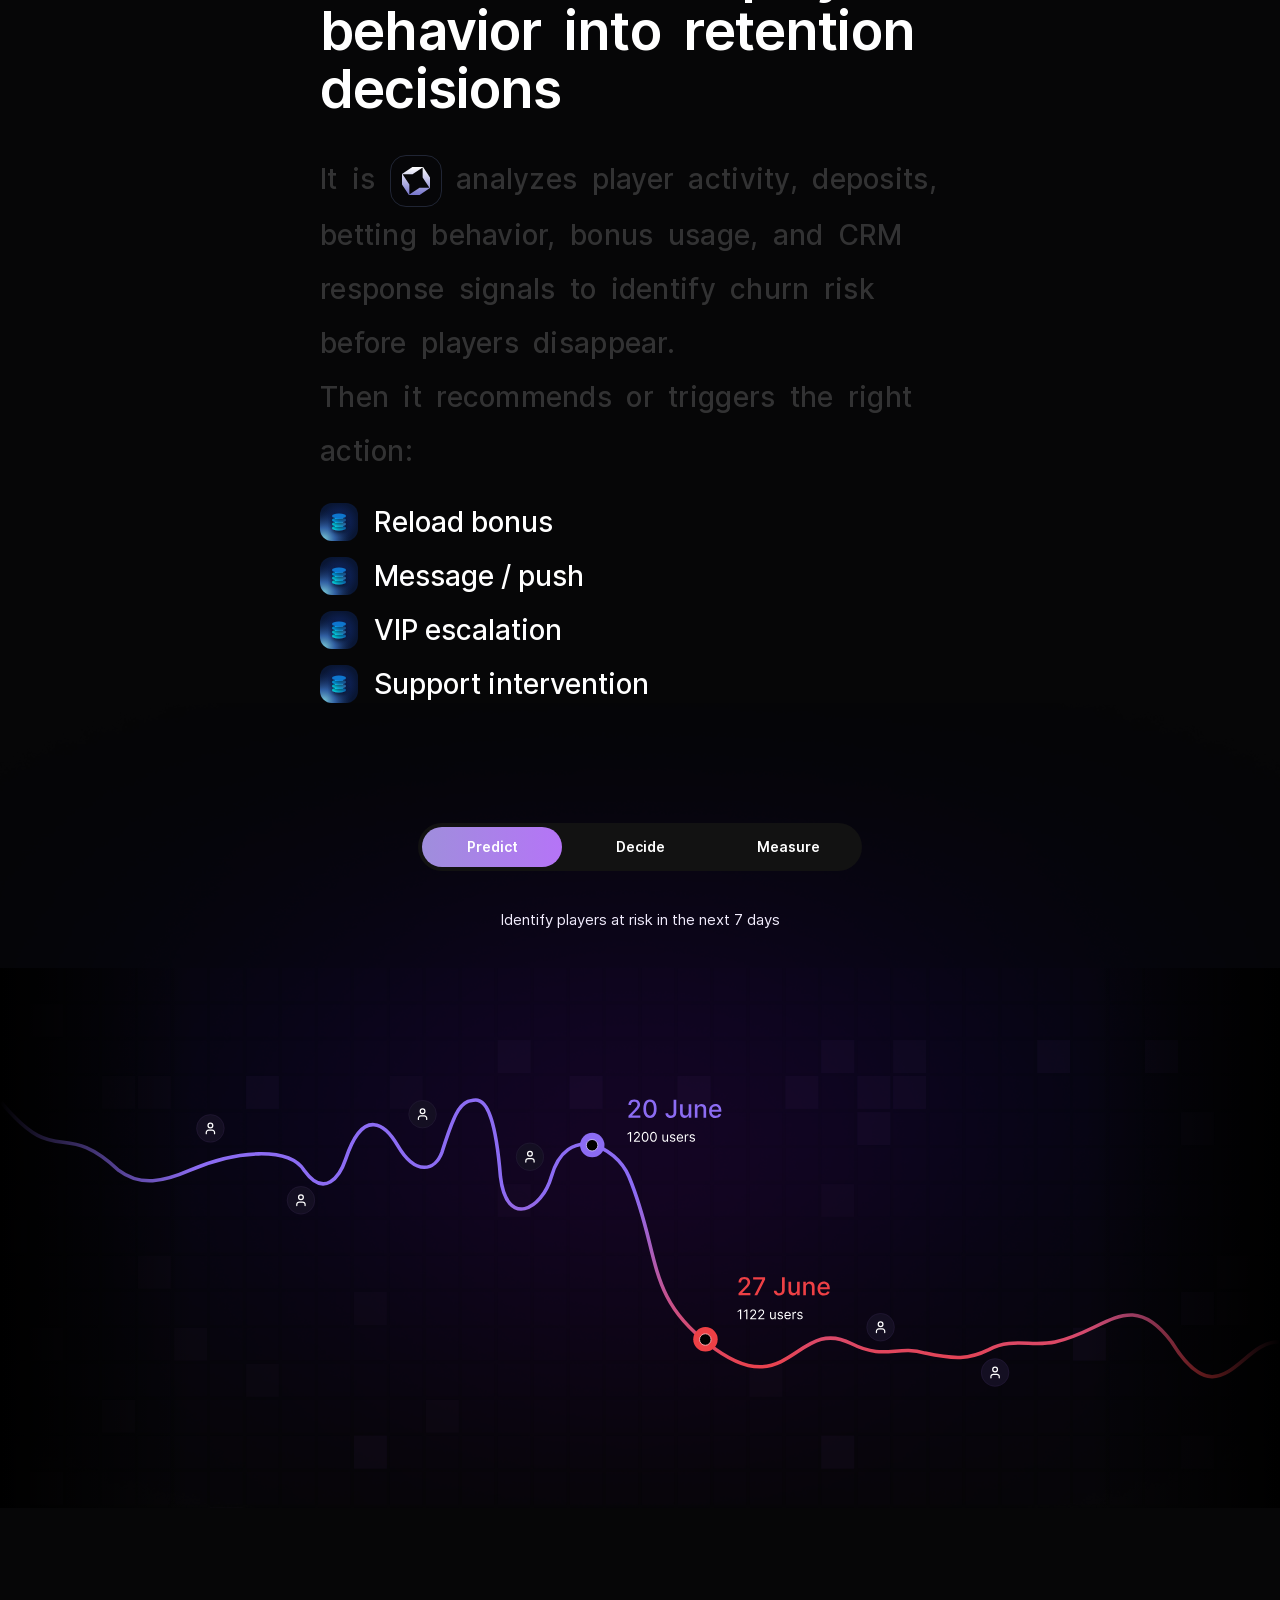
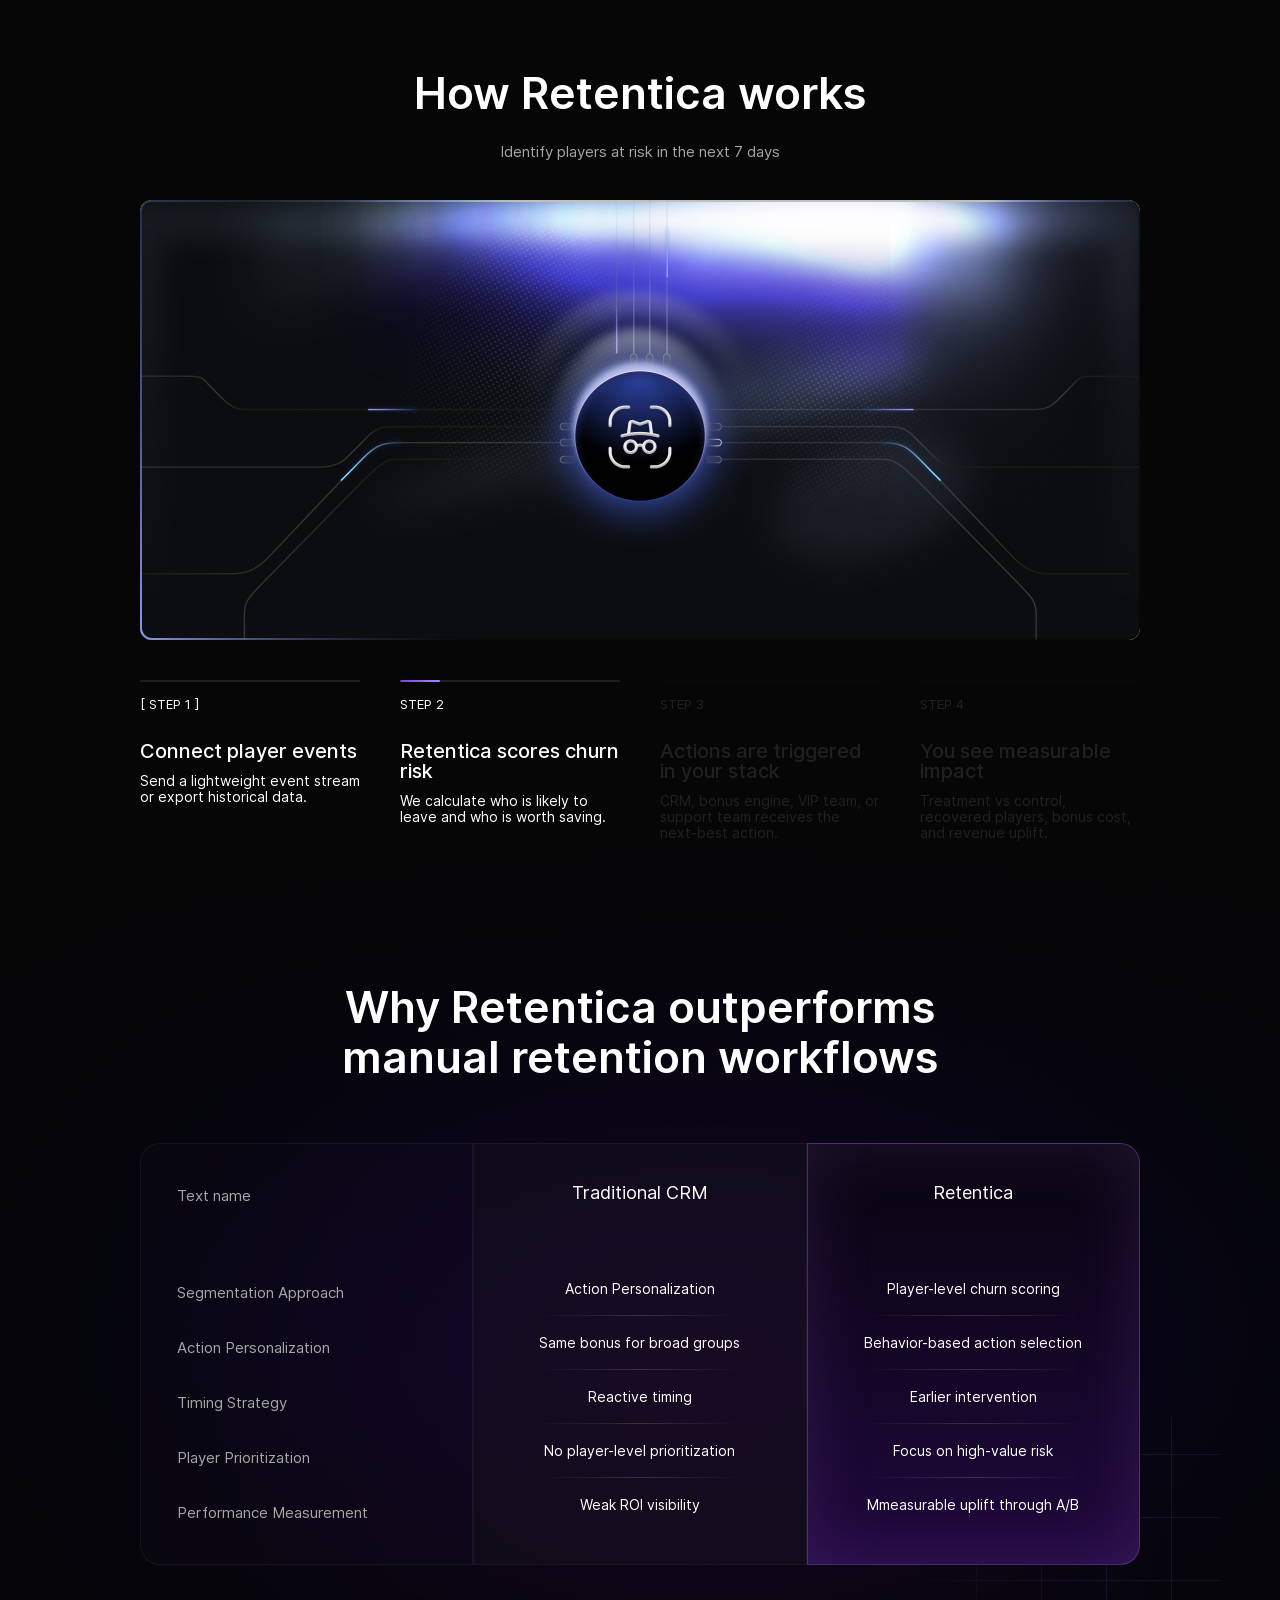
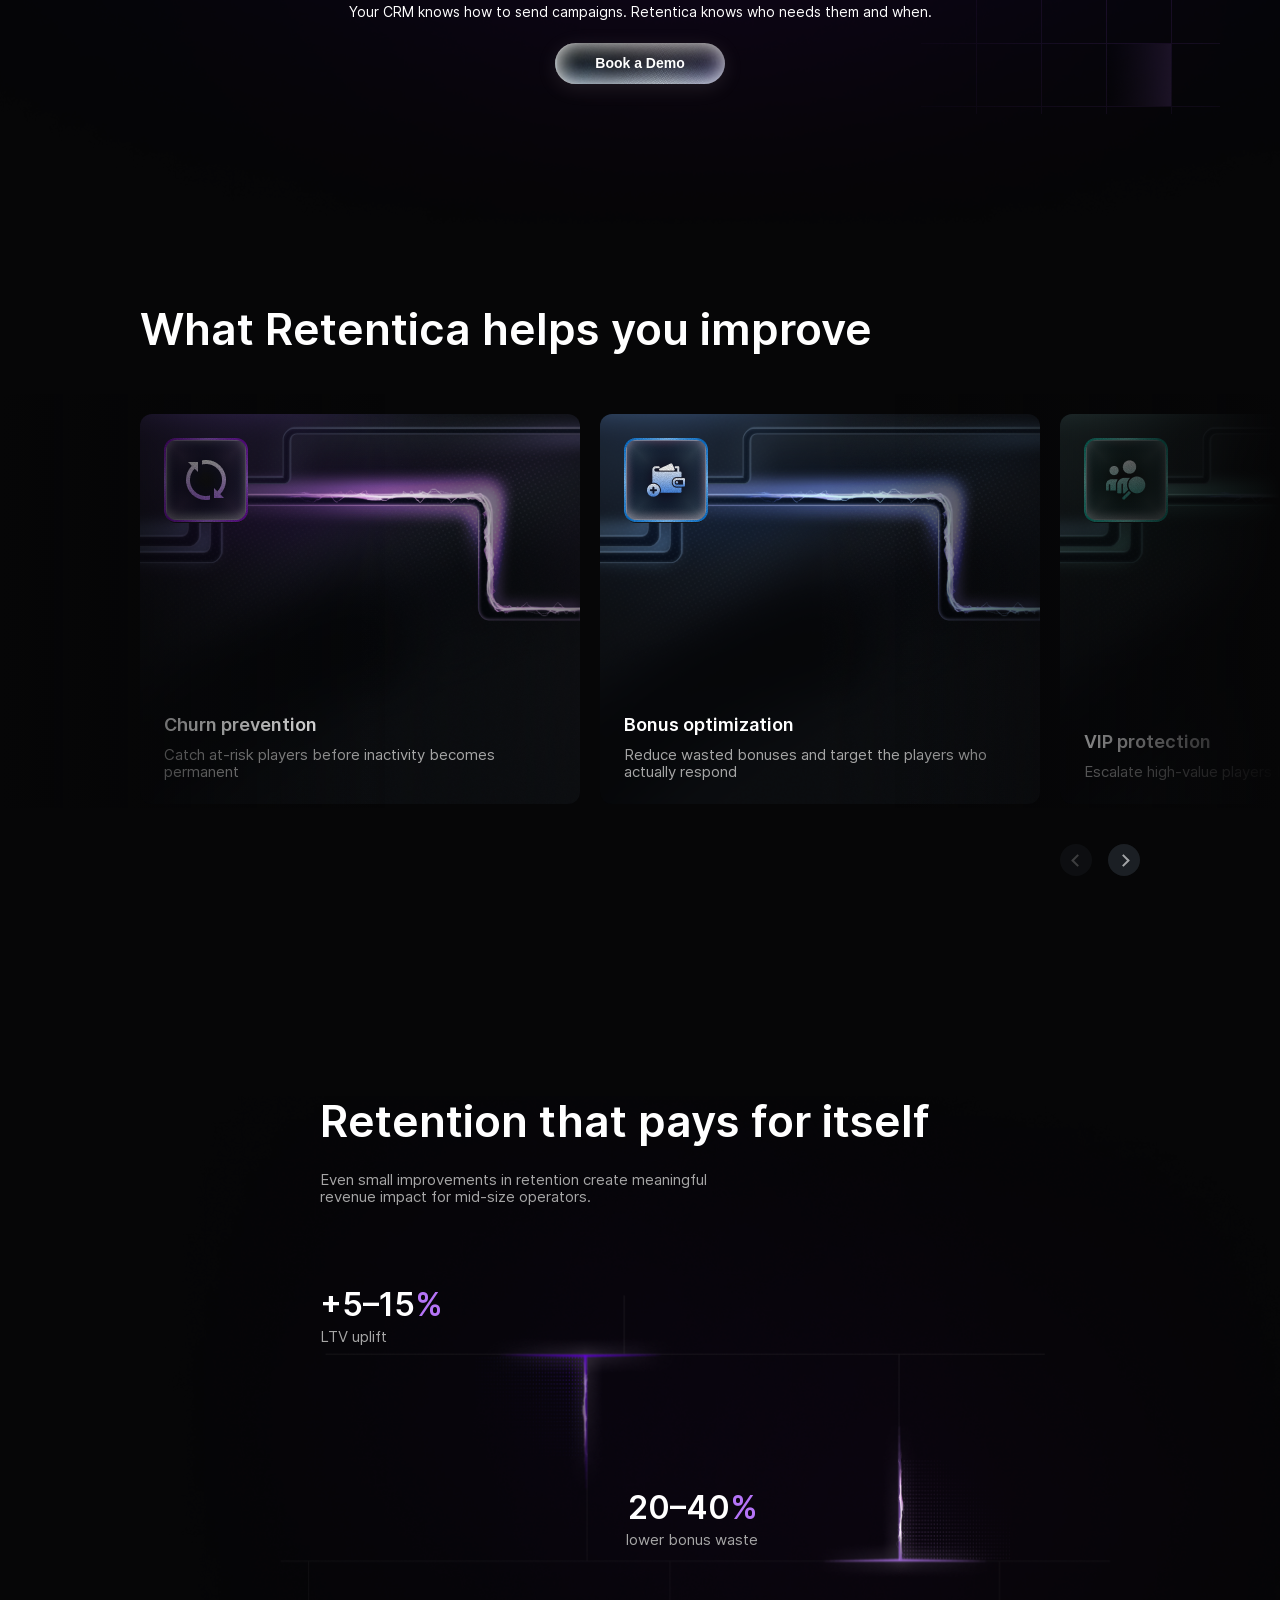
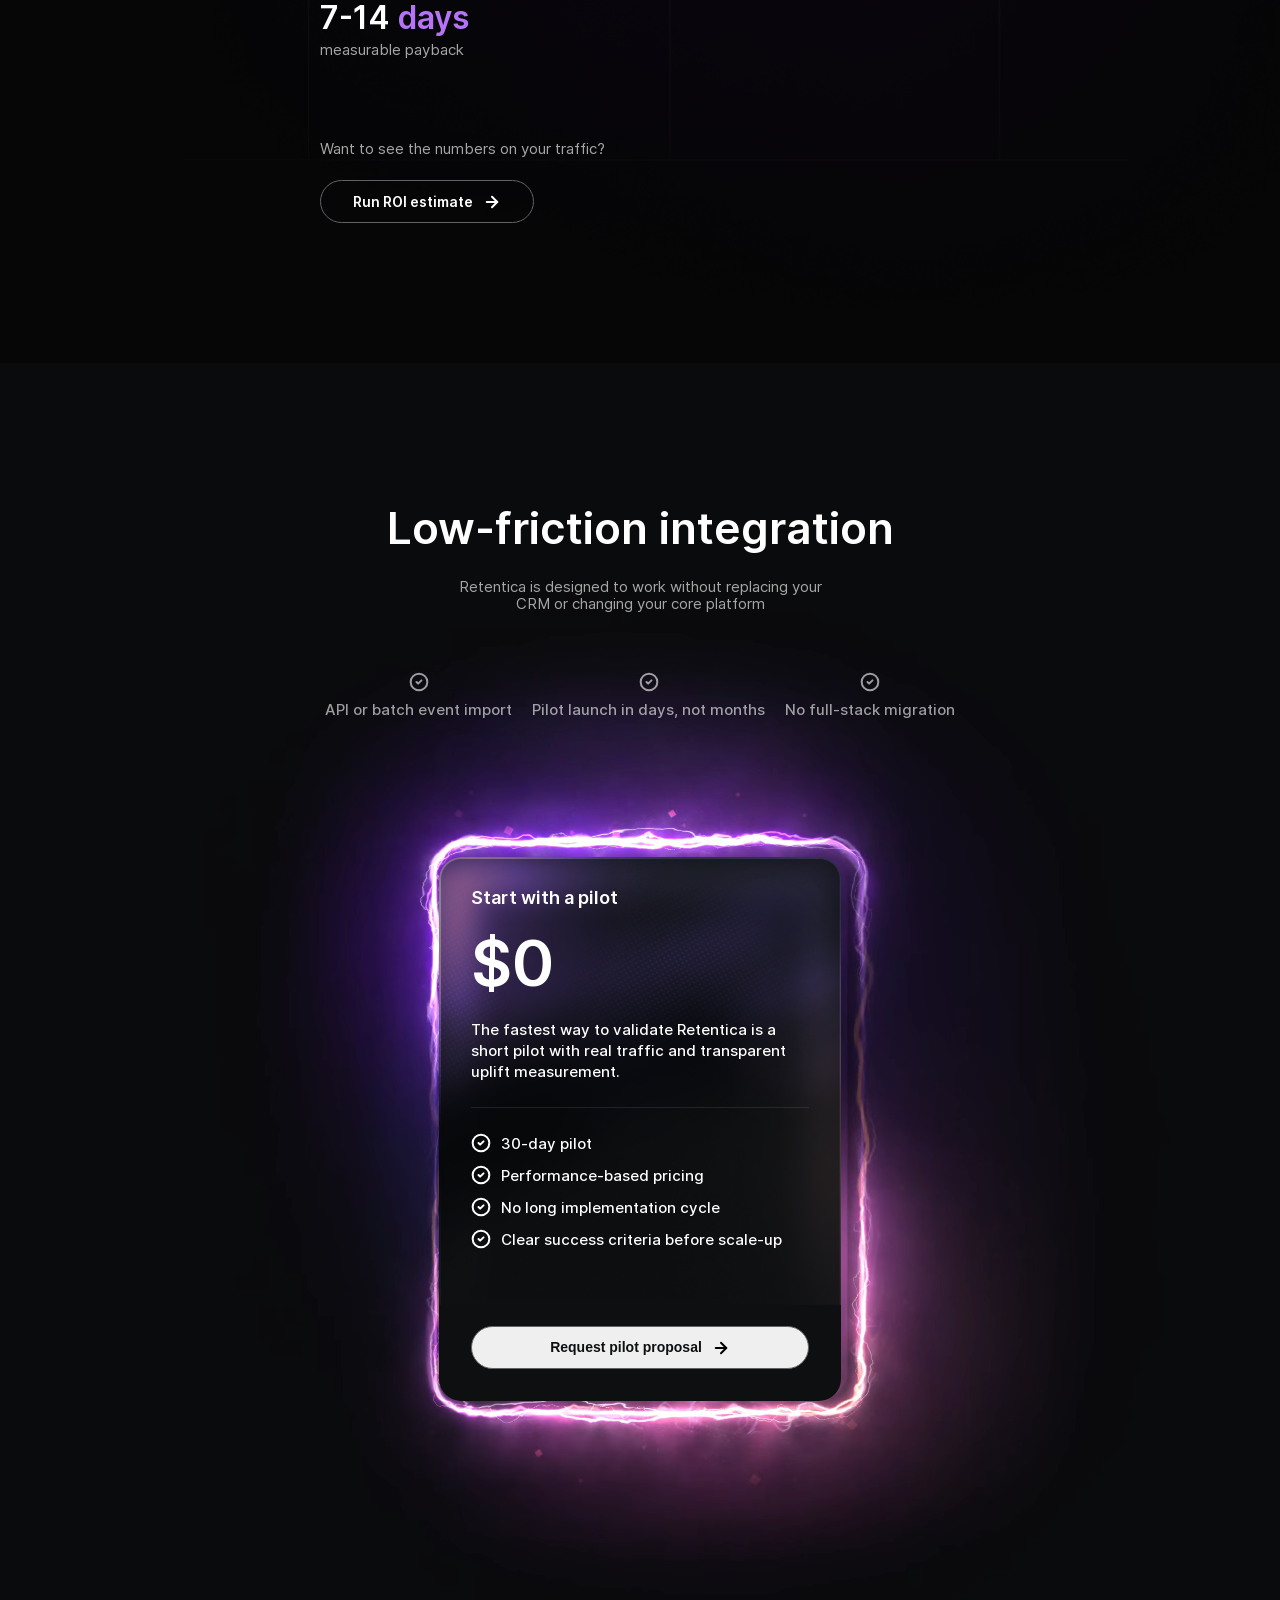
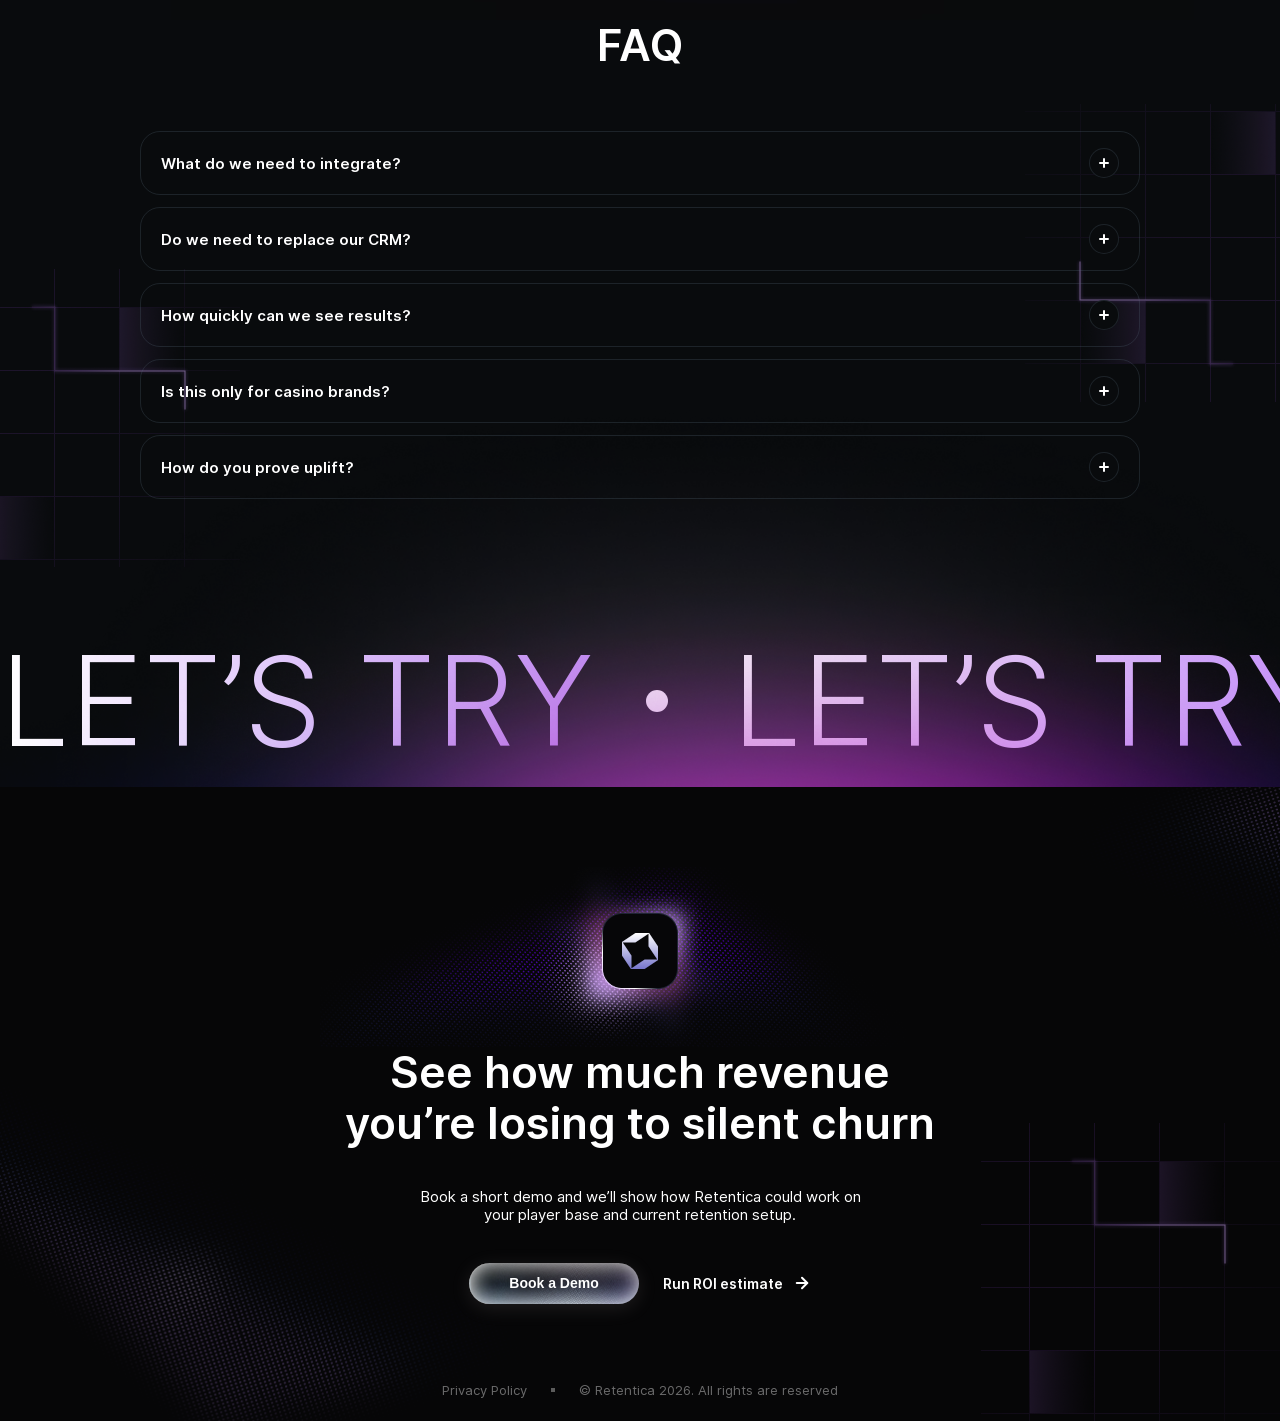
==== commit 3b255041: "finishd" ====
--- a/index.html
+++ b/index.html
@@ -1789,16 +1789,16 @@
         <div class="marquee-track">
 
             <!-- первая копия -->
-            <div class="marquee-item">WE HAVE FOUND A SOLUTION <span class="marquee-dot"></span></div>
-            <div class="marquee-item">WE HAVE FOUND A SOLUTION <span class="marquee-dot"></span></div>
-            <div class="marquee-item">WE HAVE FOUND A SOLUTION <span class="marquee-dot"></span></div>
-            <div class="marquee-item">WE HAVE FOUND A SOLUTION <span class="marquee-dot"></span></div>
+            <div class="marquee-item">Let’s try  <span class="marquee-dot"></span></div>
+            <div class="marquee-item">Let’s try  <span class="marquee-dot"></span></div>
+            <div class="marquee-item">Let’s try  <span class="marquee-dot"></span></div>
+            <div class="marquee-item">Let’s try  <span class="marquee-dot"></span></div>
 
             <!-- вторая копия (для бесшовного цикла) -->
-            <div class="marquee-item">WE HAVE FOUND A SOLUTION <span class="marquee-dot"></span></div>
-            <div class="marquee-item">WE HAVE FOUND A SOLUTION <span class="marquee-dot"></span></div>
-            <div class="marquee-item">WE HAVE FOUND A SOLUTION <span class="marquee-dot"></span></div>
-            <div class="marquee-item">WE HAVE FOUND A SOLUTION <span class="marquee-dot"></span></div>
+            <div class="marquee-item">Let’s try  <span class="marquee-dot"></span></div>
+            <div class="marquee-item">Let’s try  <span class="marquee-dot"></span></div>
+            <div class="marquee-item">Let’s try  <span class="marquee-dot"></span></div>
+            <div class="marquee-item">Let’s try  <span class="marquee-dot"></span></div>
 
         </div>
     </div>
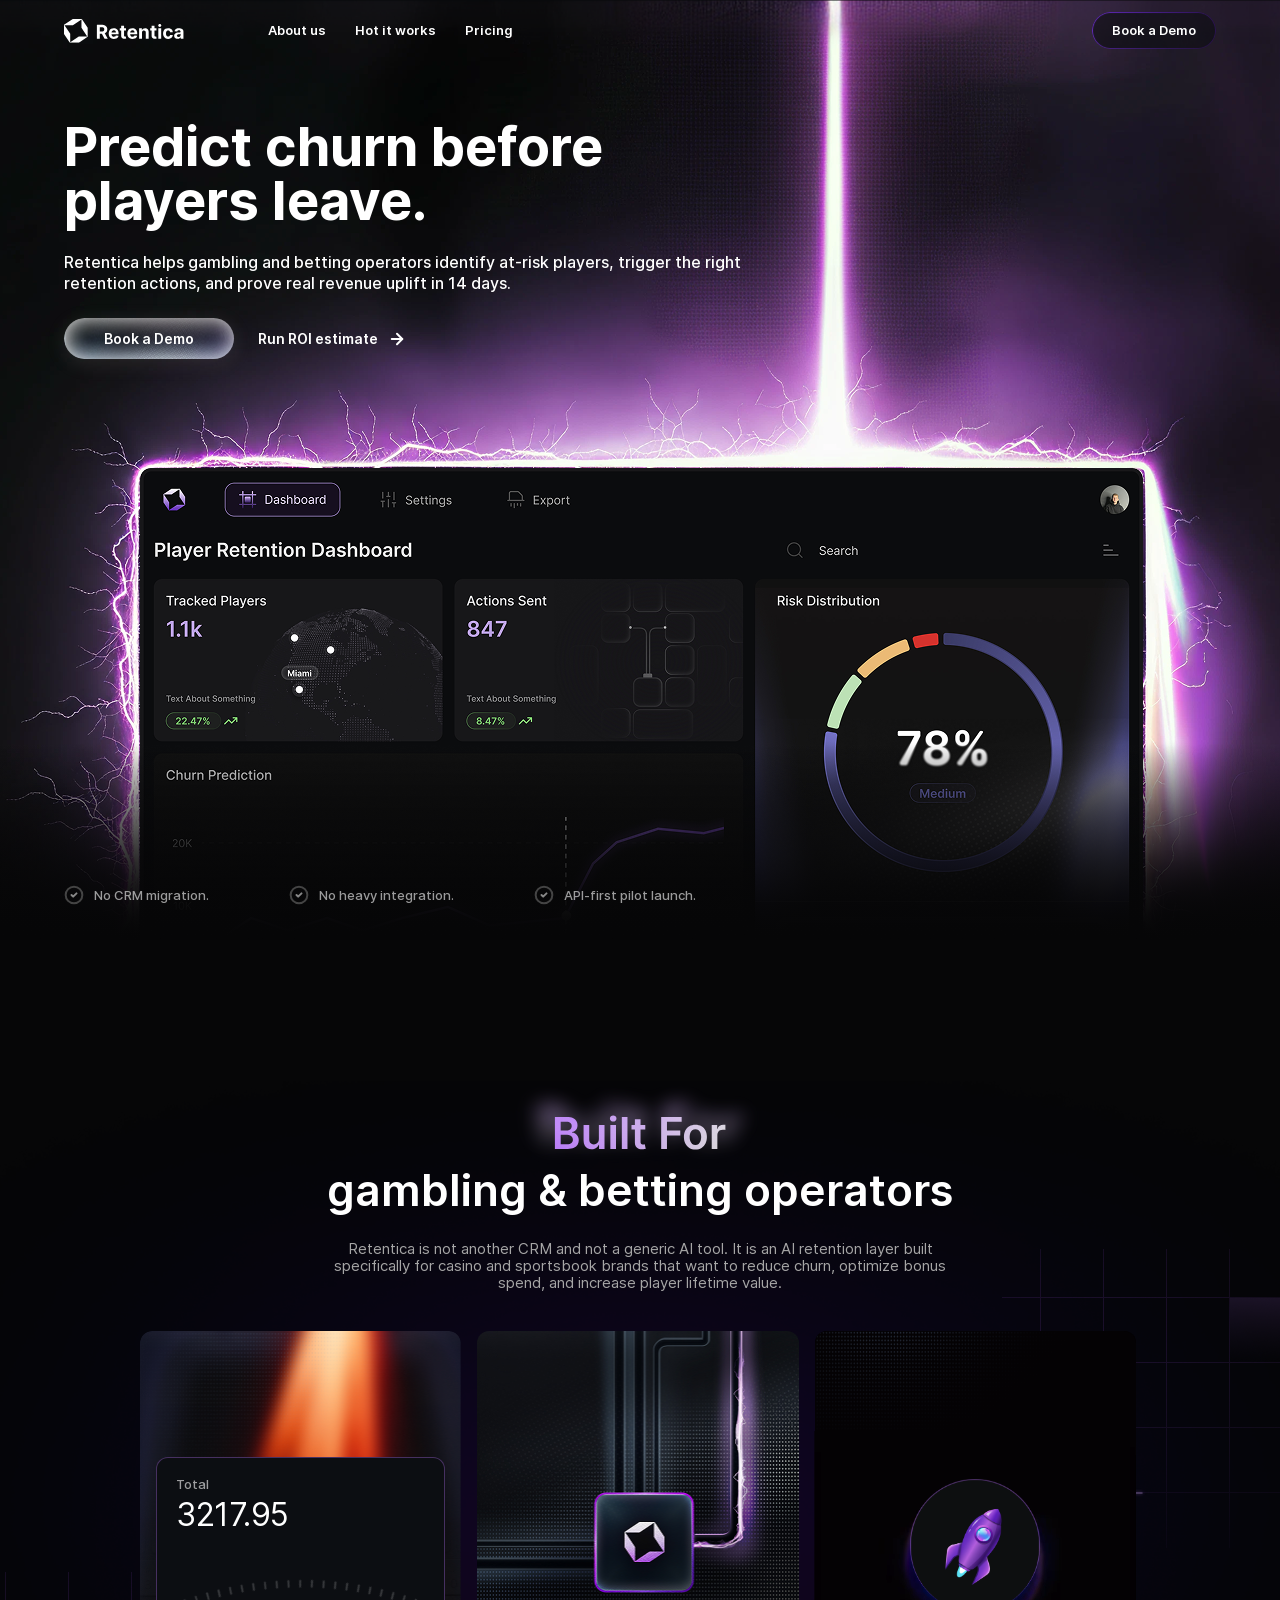
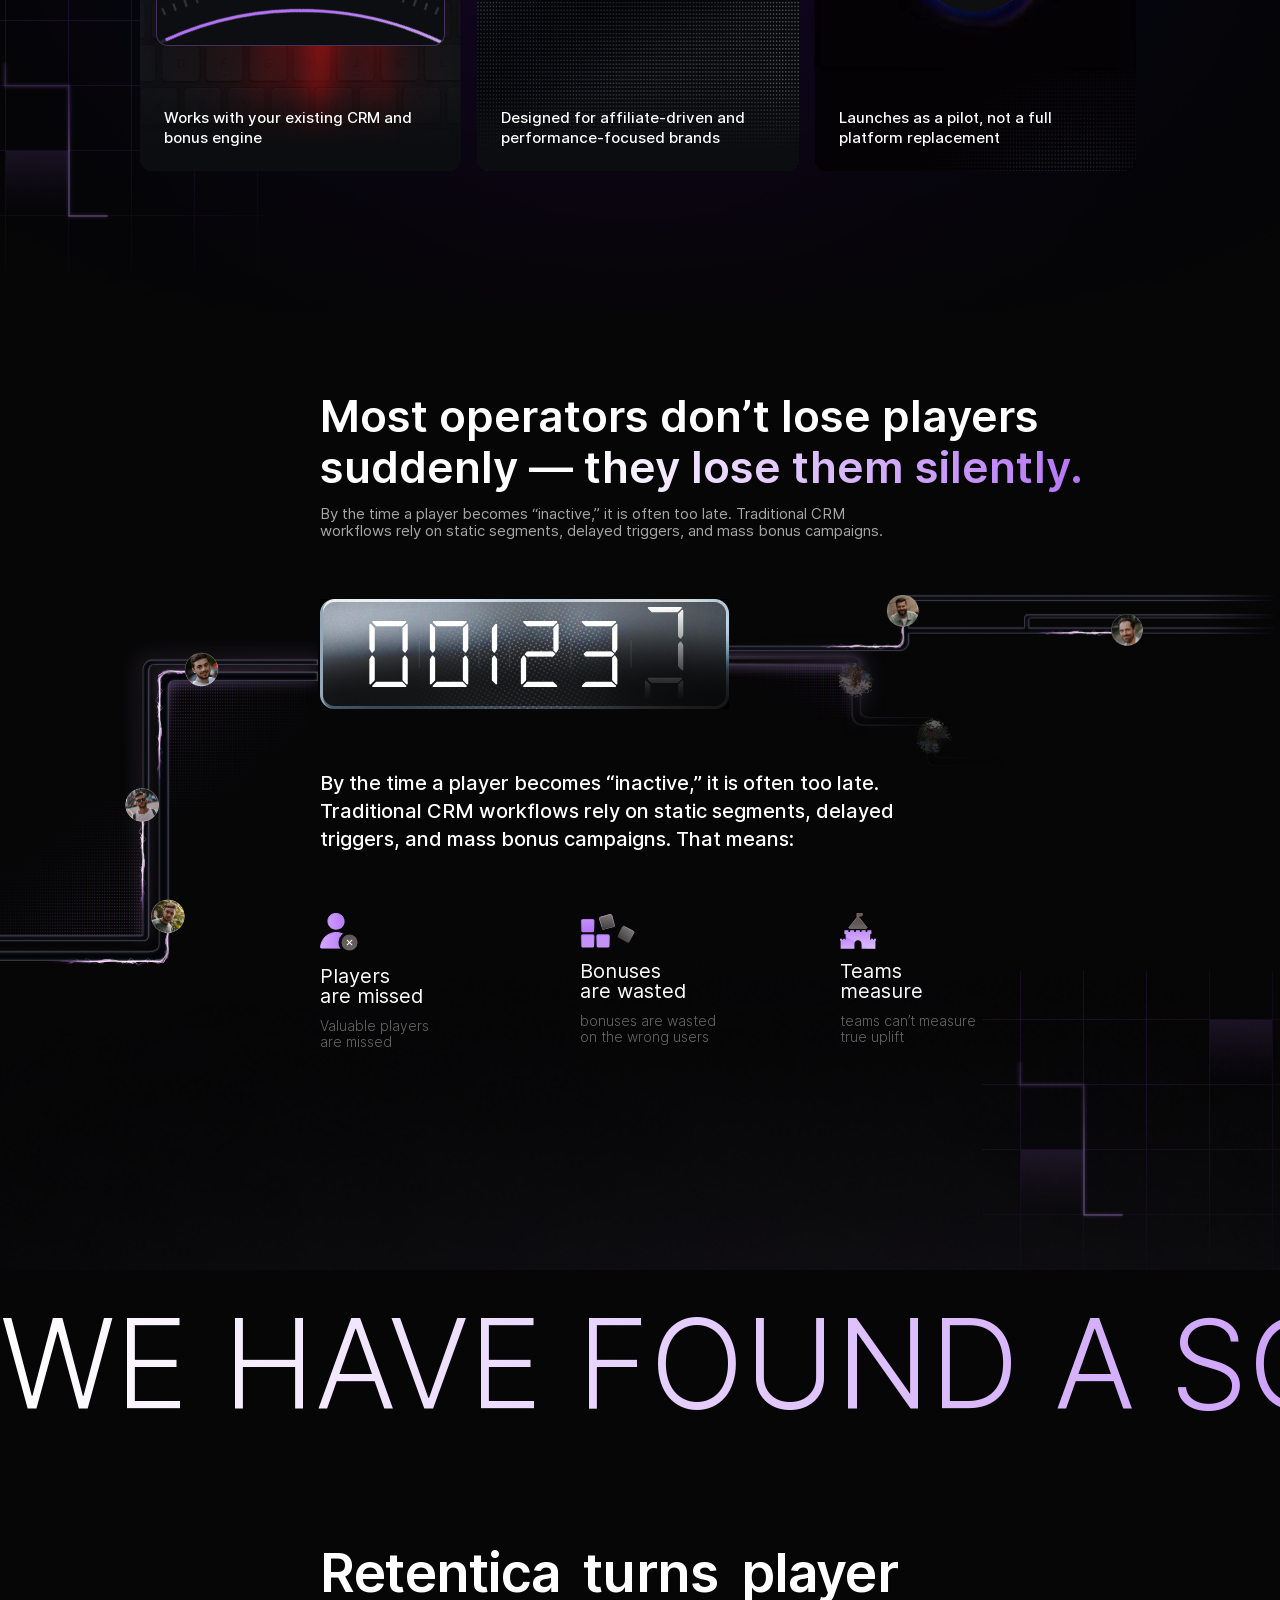
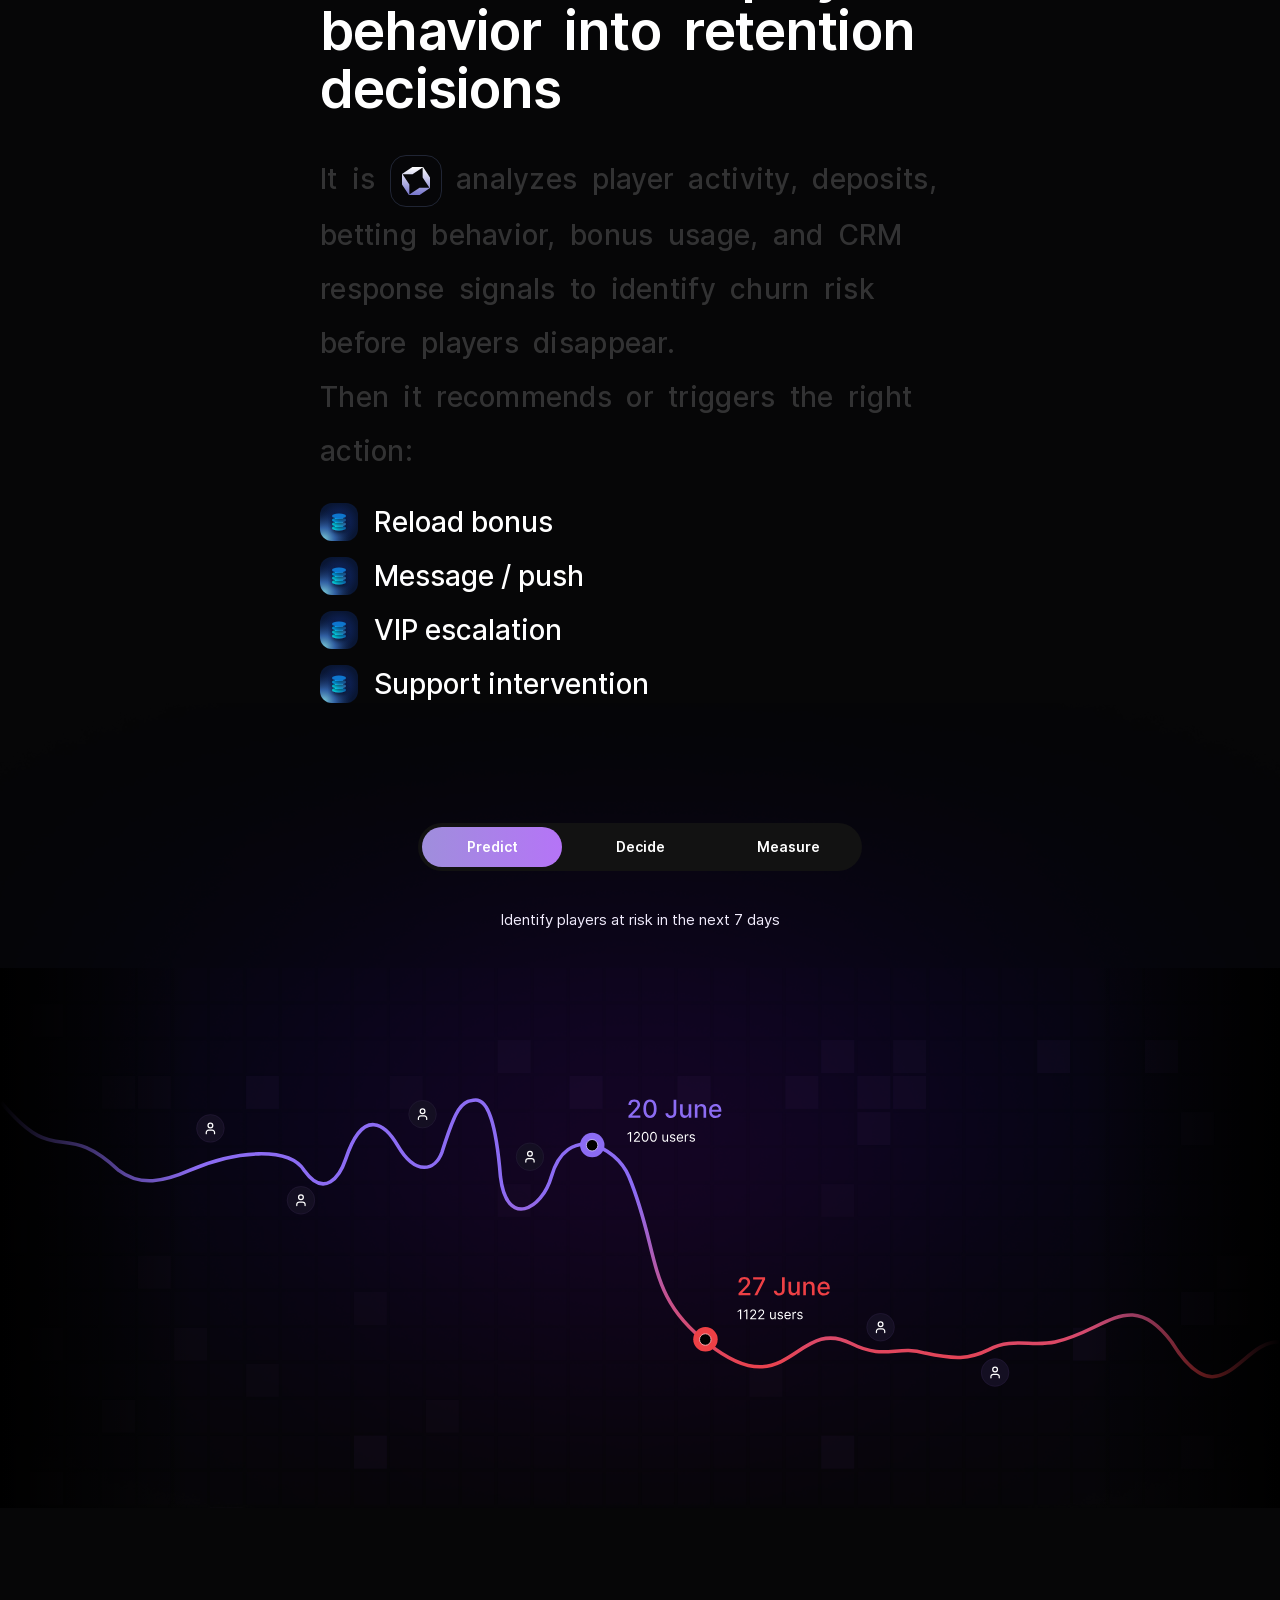
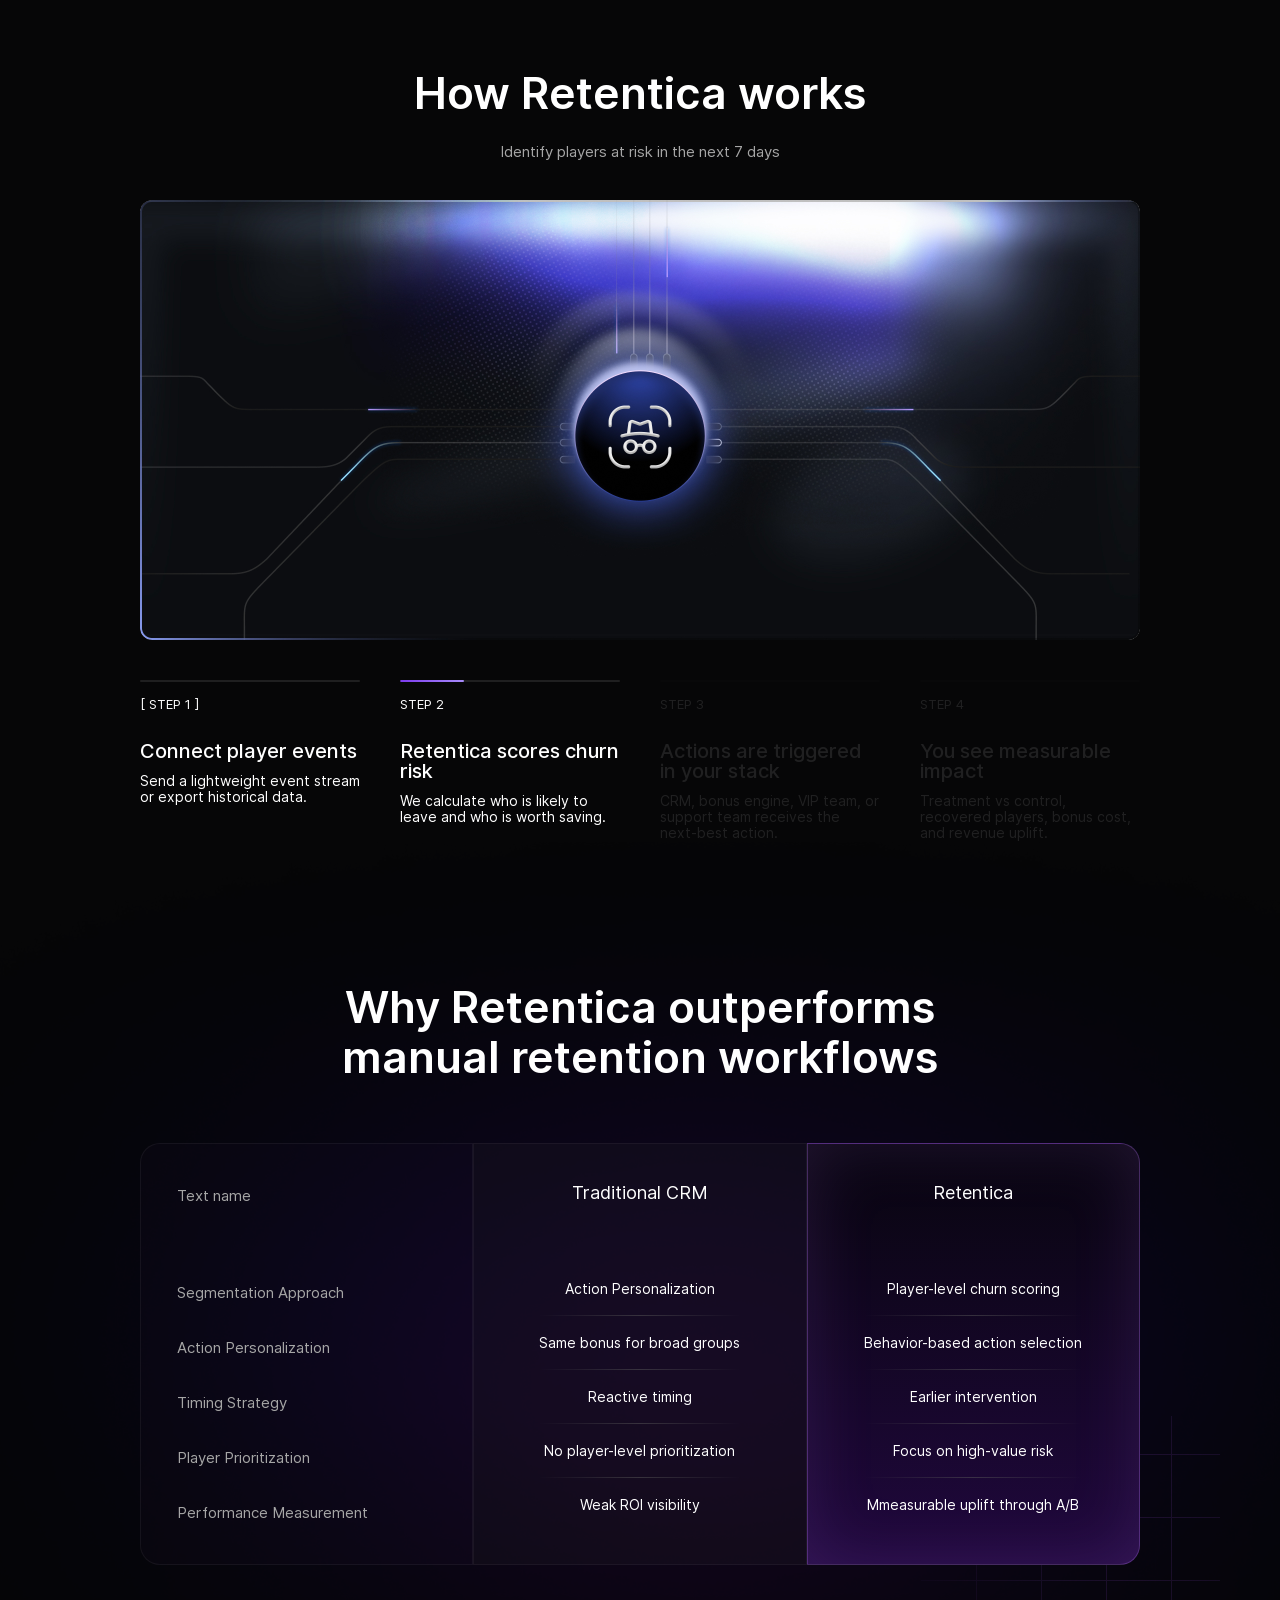
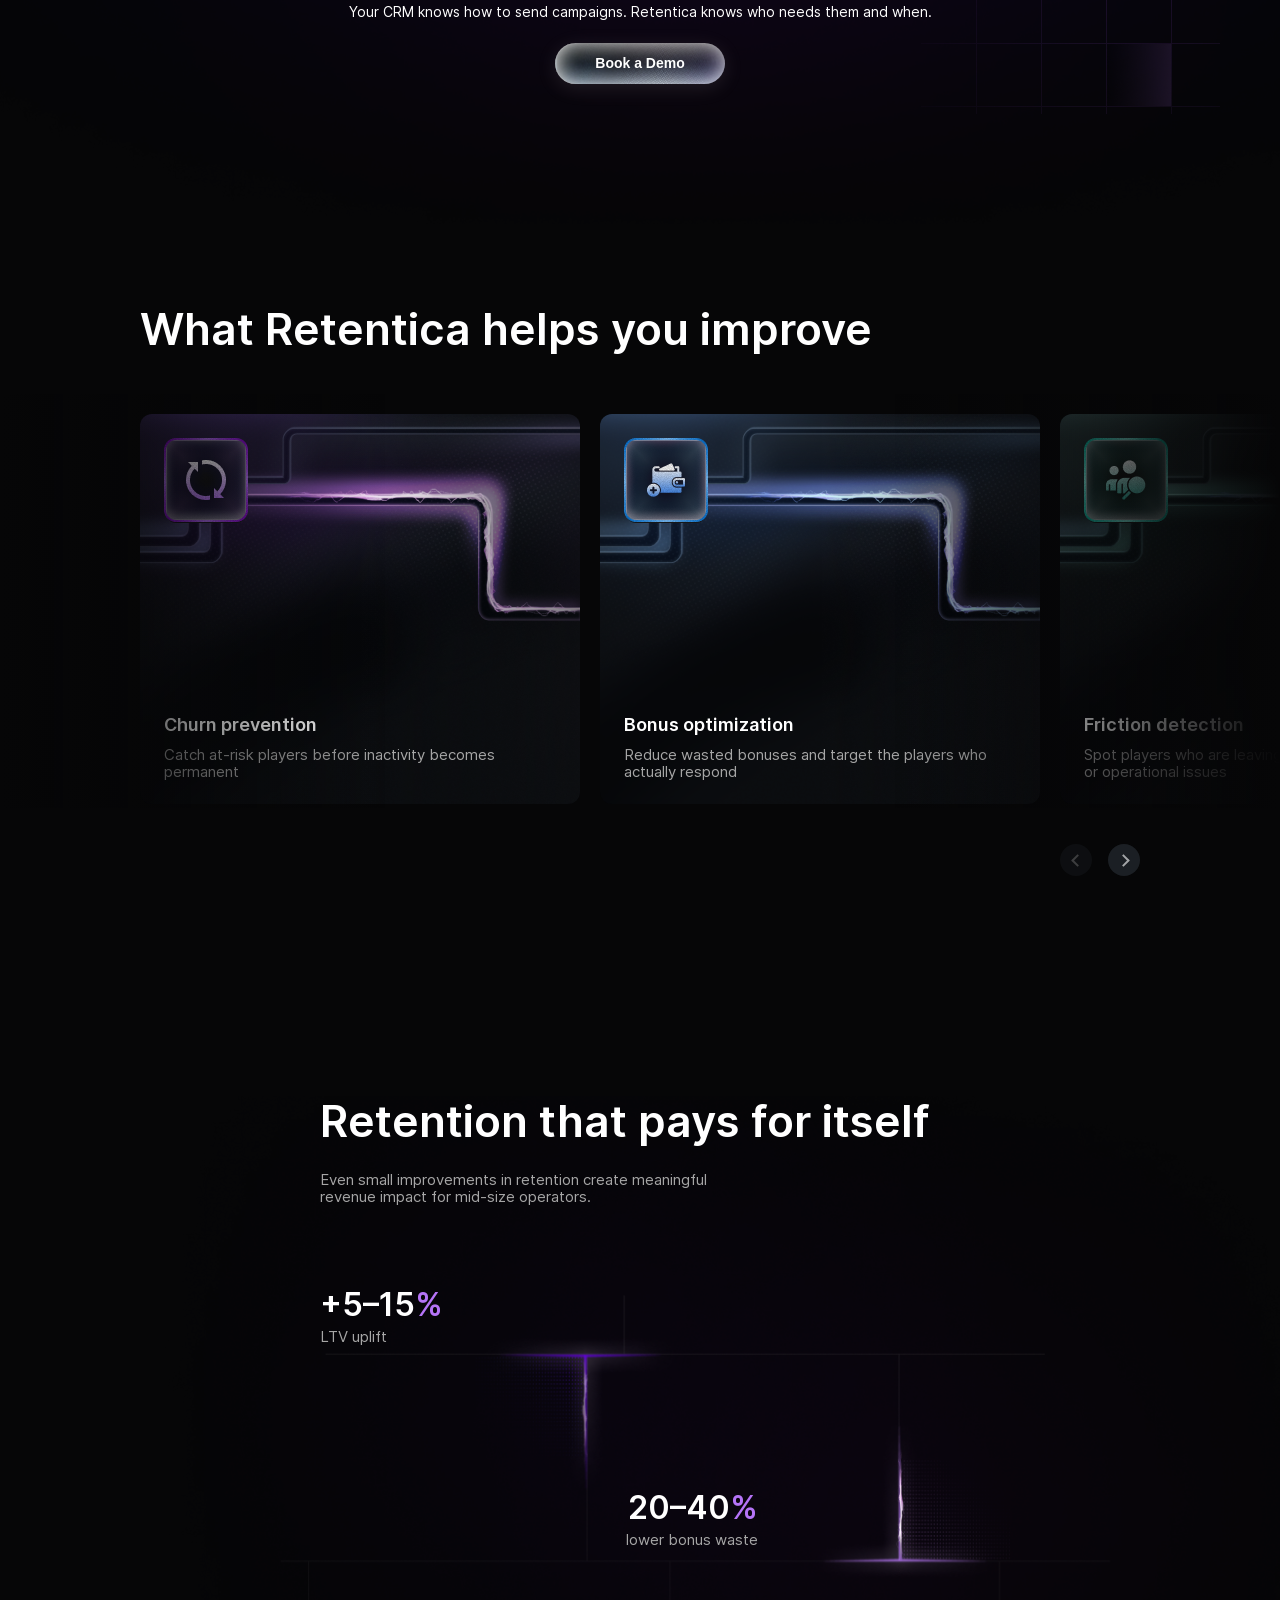
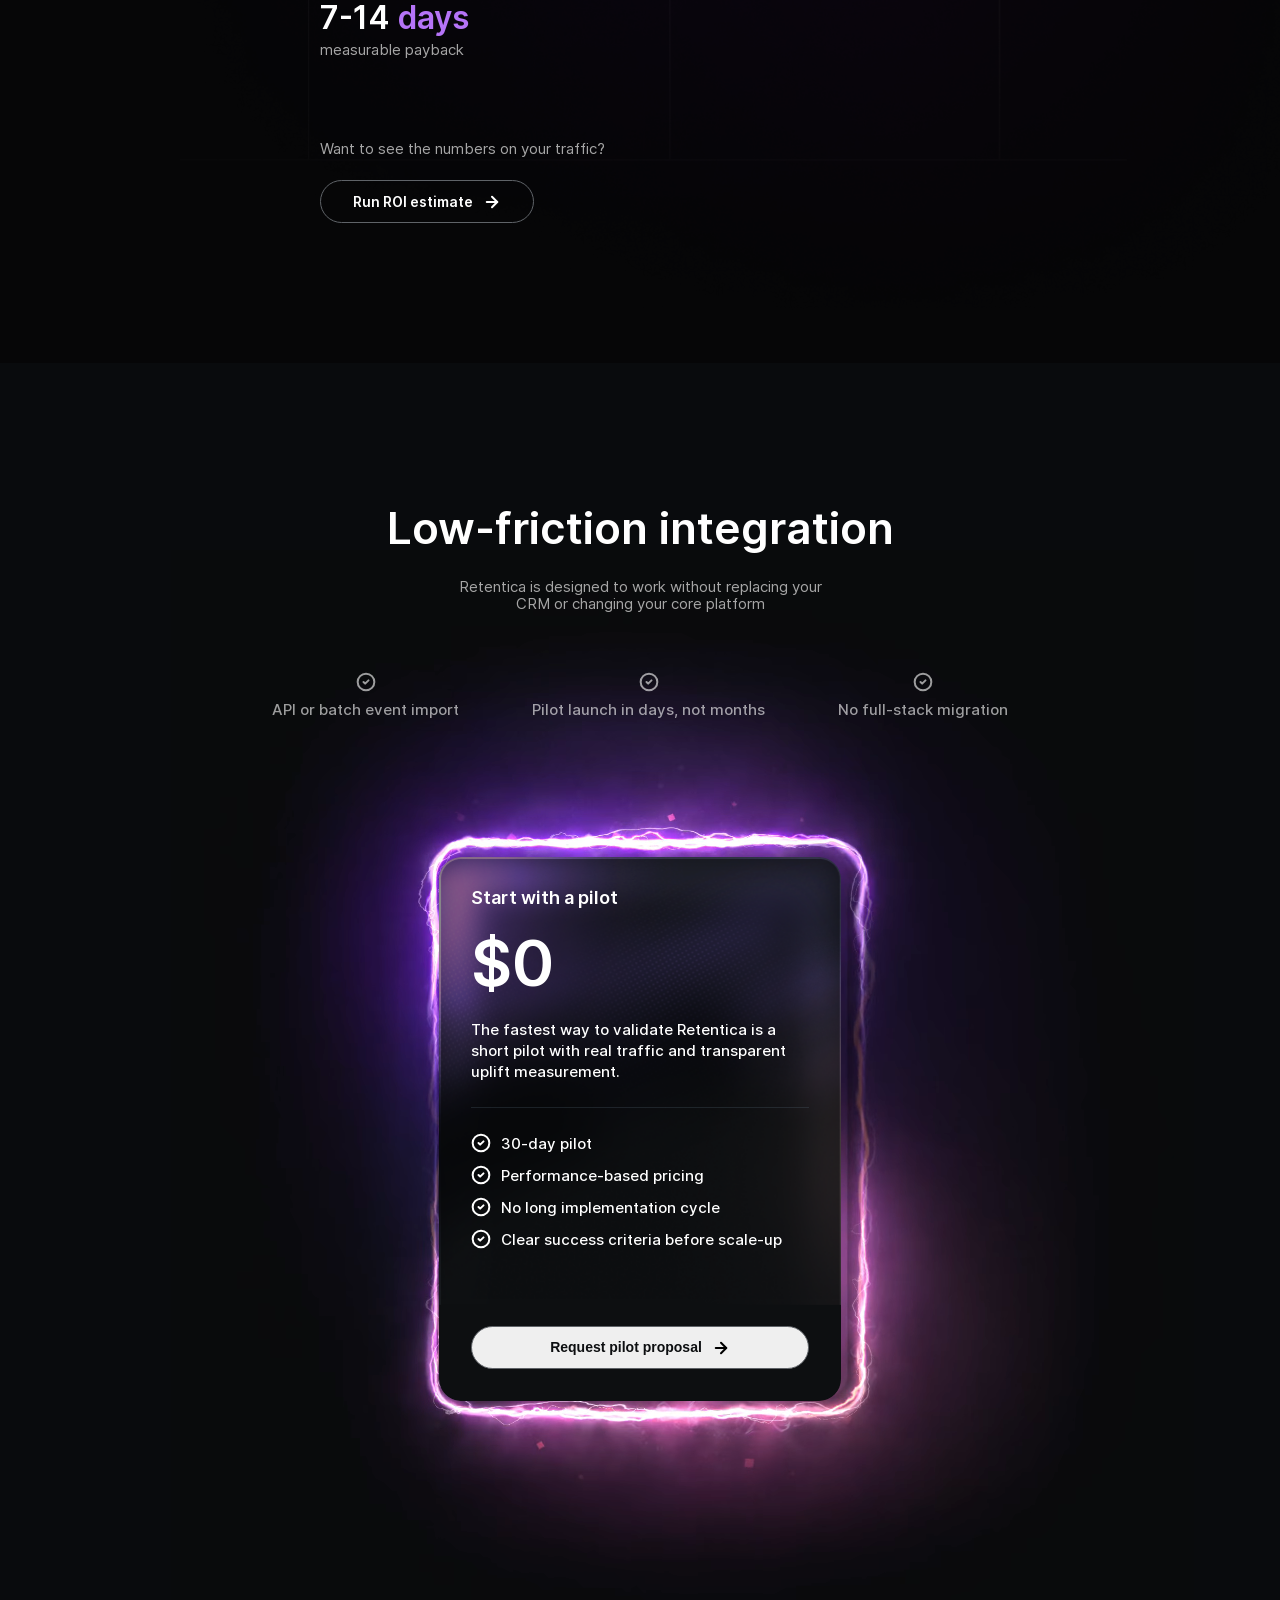
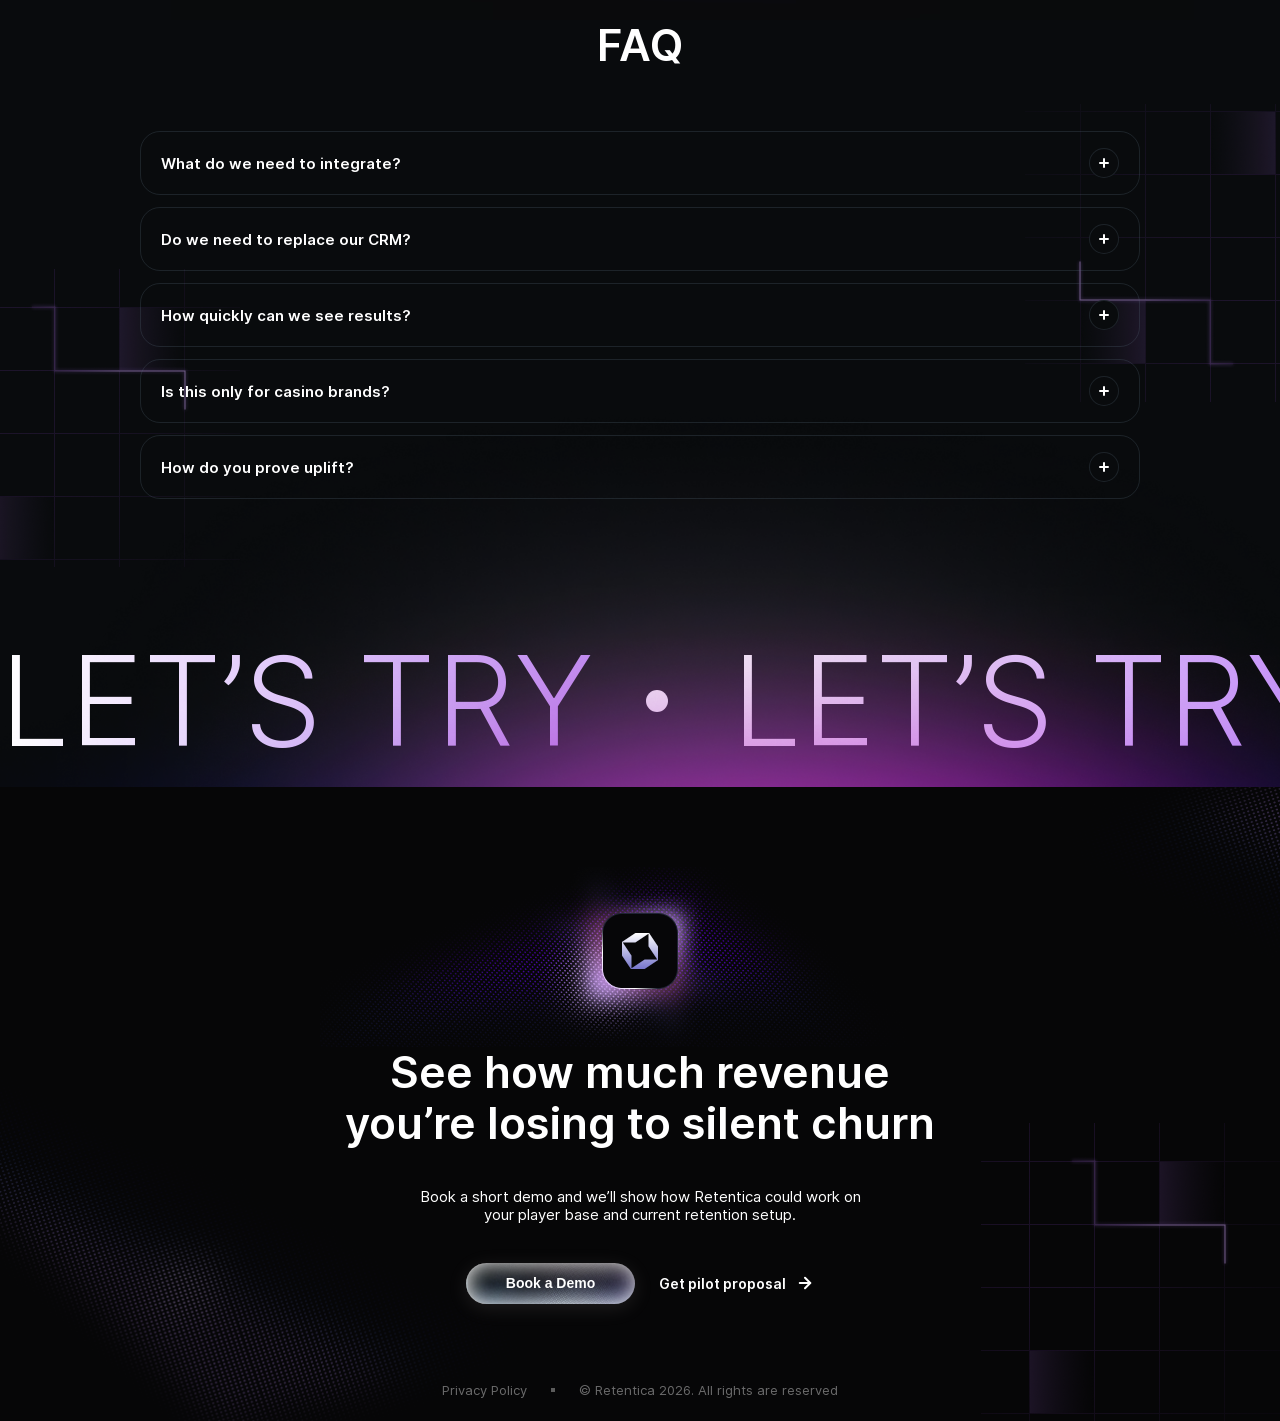
==== commit 445545d6: "finier" ====
--- a/index.html
+++ b/index.html
@@ -13,18 +13,22 @@
     <div class="container-large">
         <div class="header-main G-align-center G-justify-between">
             <div class="header-center G-align-center ">
-                <a href="#" class="logo G-flex"><img src="./assets/img/logo.svg" alt="Retentica"></a>
+                <a href="#" class="logo G-flex">
+                    <img src="./assets/img/logo.svg" class="logo-desc" alt="Retentica">
+                    <img src="./assets/img/logo-mob.svg" class="logo-mob" alt="Retentica">
+                </a>
                 <div class="nav-menu">
                     <ul class="menu-scroll">
-                        <li><a href="#">Home</a></li>
-                        <li><a href="#">Hot it works</a></li>
-                        <li><a href="#">Pricing</a></li>
-                        <li><a href="#">About us</a></li>
+                        <li><a href="#about">About us</a></li>
+                        <li><a href="#how-works">Hot it works</a></li>
+                        <li><a href="#pricing">Pricing</a></li>
                     </ul>
                 </div>
             </div>
             <a href="#" class="btn-book">Book a Demo</a>
-            <a href="./calculator.html" class="pricing-href-mob">Pricing</a>
+            <div class="menu-scroll pricing-href-mob">
+                <a href="#pricing">Pricing</a>
+            </div>
         </div>
     </div>
 </header>
@@ -51,7 +55,7 @@
         </div>
     </div>
 </section>
-<section class="gambling-main ">
+<section id="about" class="gambling-main ">
     <div class="container">
         <div class="gambling-title G-flex-column G-align-center">
             <img src="./assets/img/built-for.svg" alt="Built For" class="animate-on-scroll delay-100">
@@ -1459,7 +1463,7 @@
 </section>
 
 
-<section class="retent-works">
+<section id="how-works" class="retent-works">
     <div class="container">
         <div class="retent-work-tit G-flex-column G-align-center animate-on-scroll delay-200">
             <h2>How Retentica works</h2>
@@ -1614,8 +1618,8 @@
                         <div class="helps-improve-box G-flex">
                             <img src="./assets/img/helps-improve-3.png" alt="improve">
                             <div class="improve-prevention">
-                                <h4>VIP protection</h4>
-                                <p>Escalate high-value players before they disappear</p>
+                                <h4>Friction detection</h4>
+                                <p>Spot players who are leaving because of failed deposits or operational issues</p>
                             </div>
                         </div>
                     </div>
@@ -1674,8 +1678,8 @@
 </section>
 
 
-<section class="integration-main">
-    <div class="integration-content G-flex-column G-align-center">
+<section  class="integration-main">
+    <div id="pricing" class="integration-content G-flex-column G-align-center">
         <div class="integration-title G-flex-column G-align-center">
             <h2>Low-friction integration</h2>
             <p>Retentica is designed to work without replacing your CRM or changing your core platform</p>
@@ -1817,7 +1821,7 @@
             <p>Book a short demo and we’ll show how Retentica could work on your player base and current  retention setup.</p>
             <div class="predict-churn G-align-center">
                 <button class="btn">Book a Demo</button>
-                <a href="./calculator.html" class="roi-estmate">Run ROI estimate <i class="icon-arrow-right"></i></a>
+                <a href="./calculator.html" class="roi-estmate">Get pilot proposal <i class="icon-arrow-right"></i></a>
             </div>
         </div>
         <div class="privacy-text G-center">
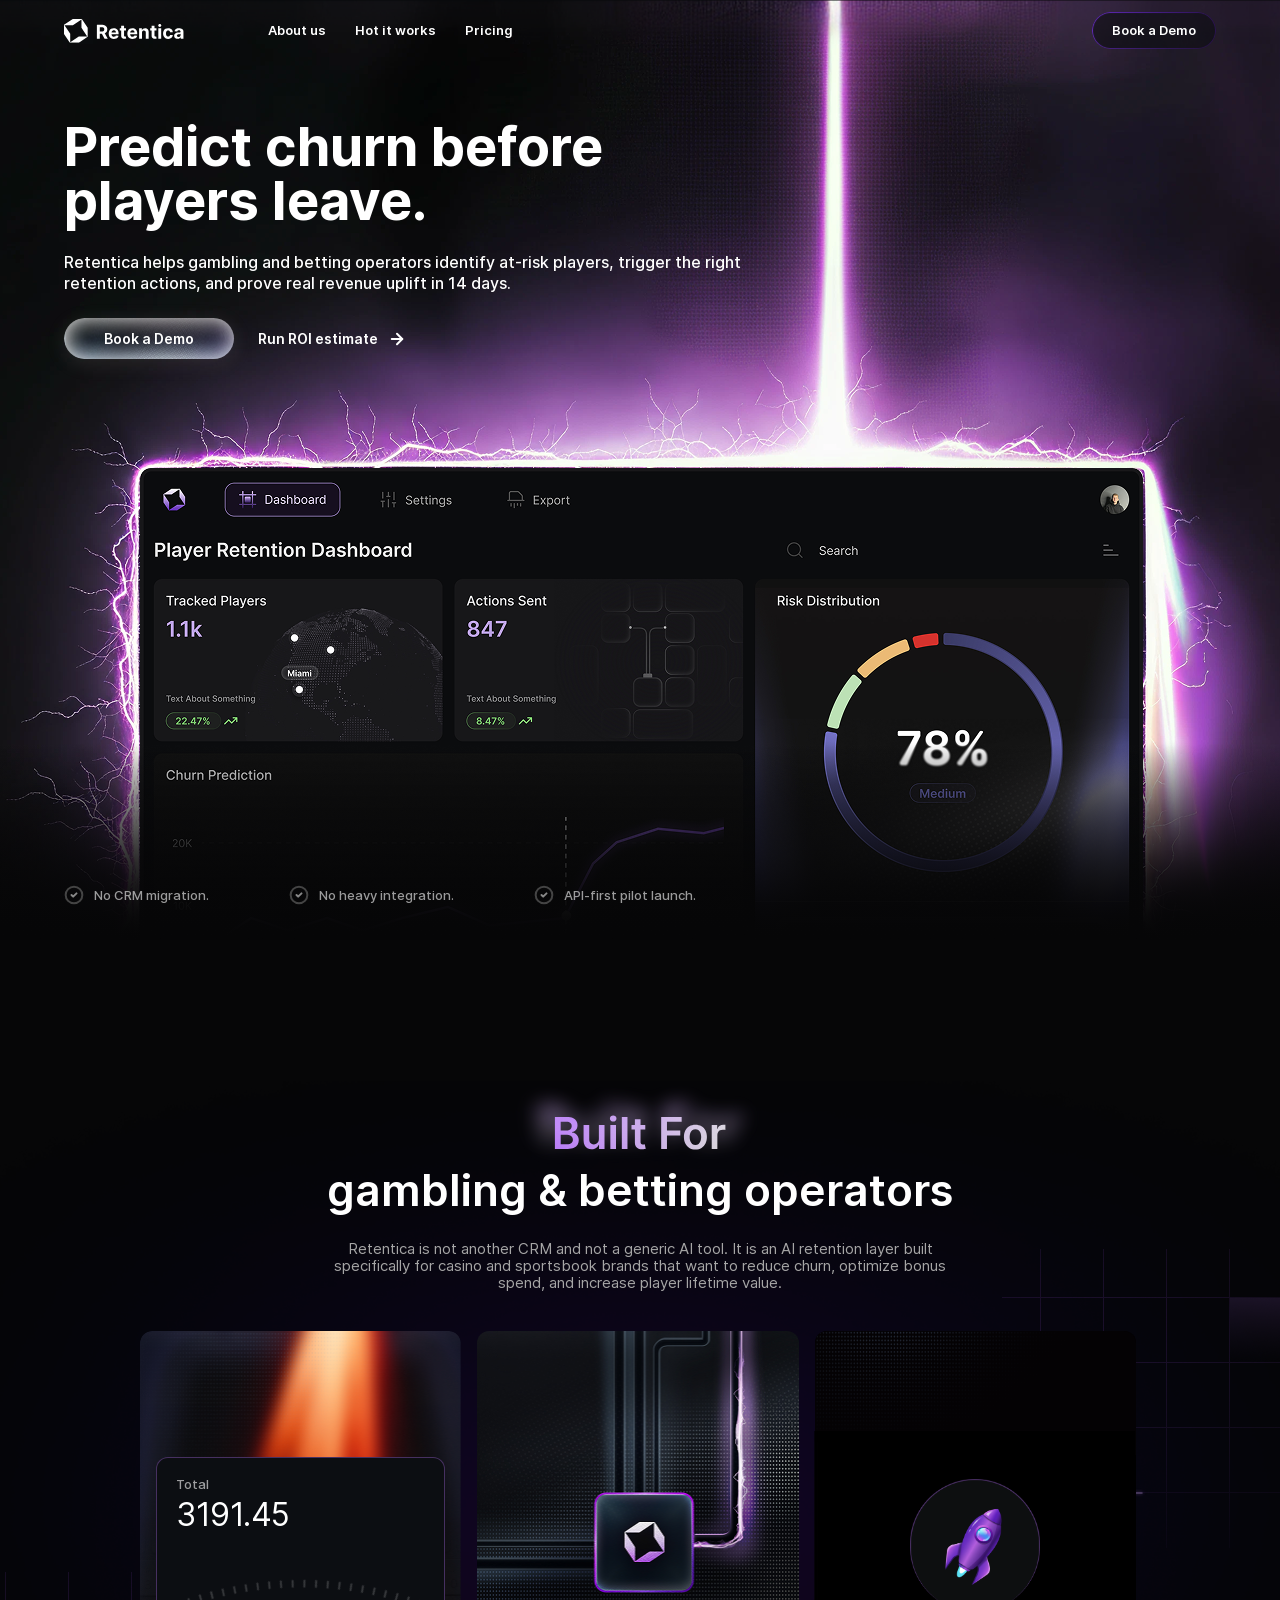
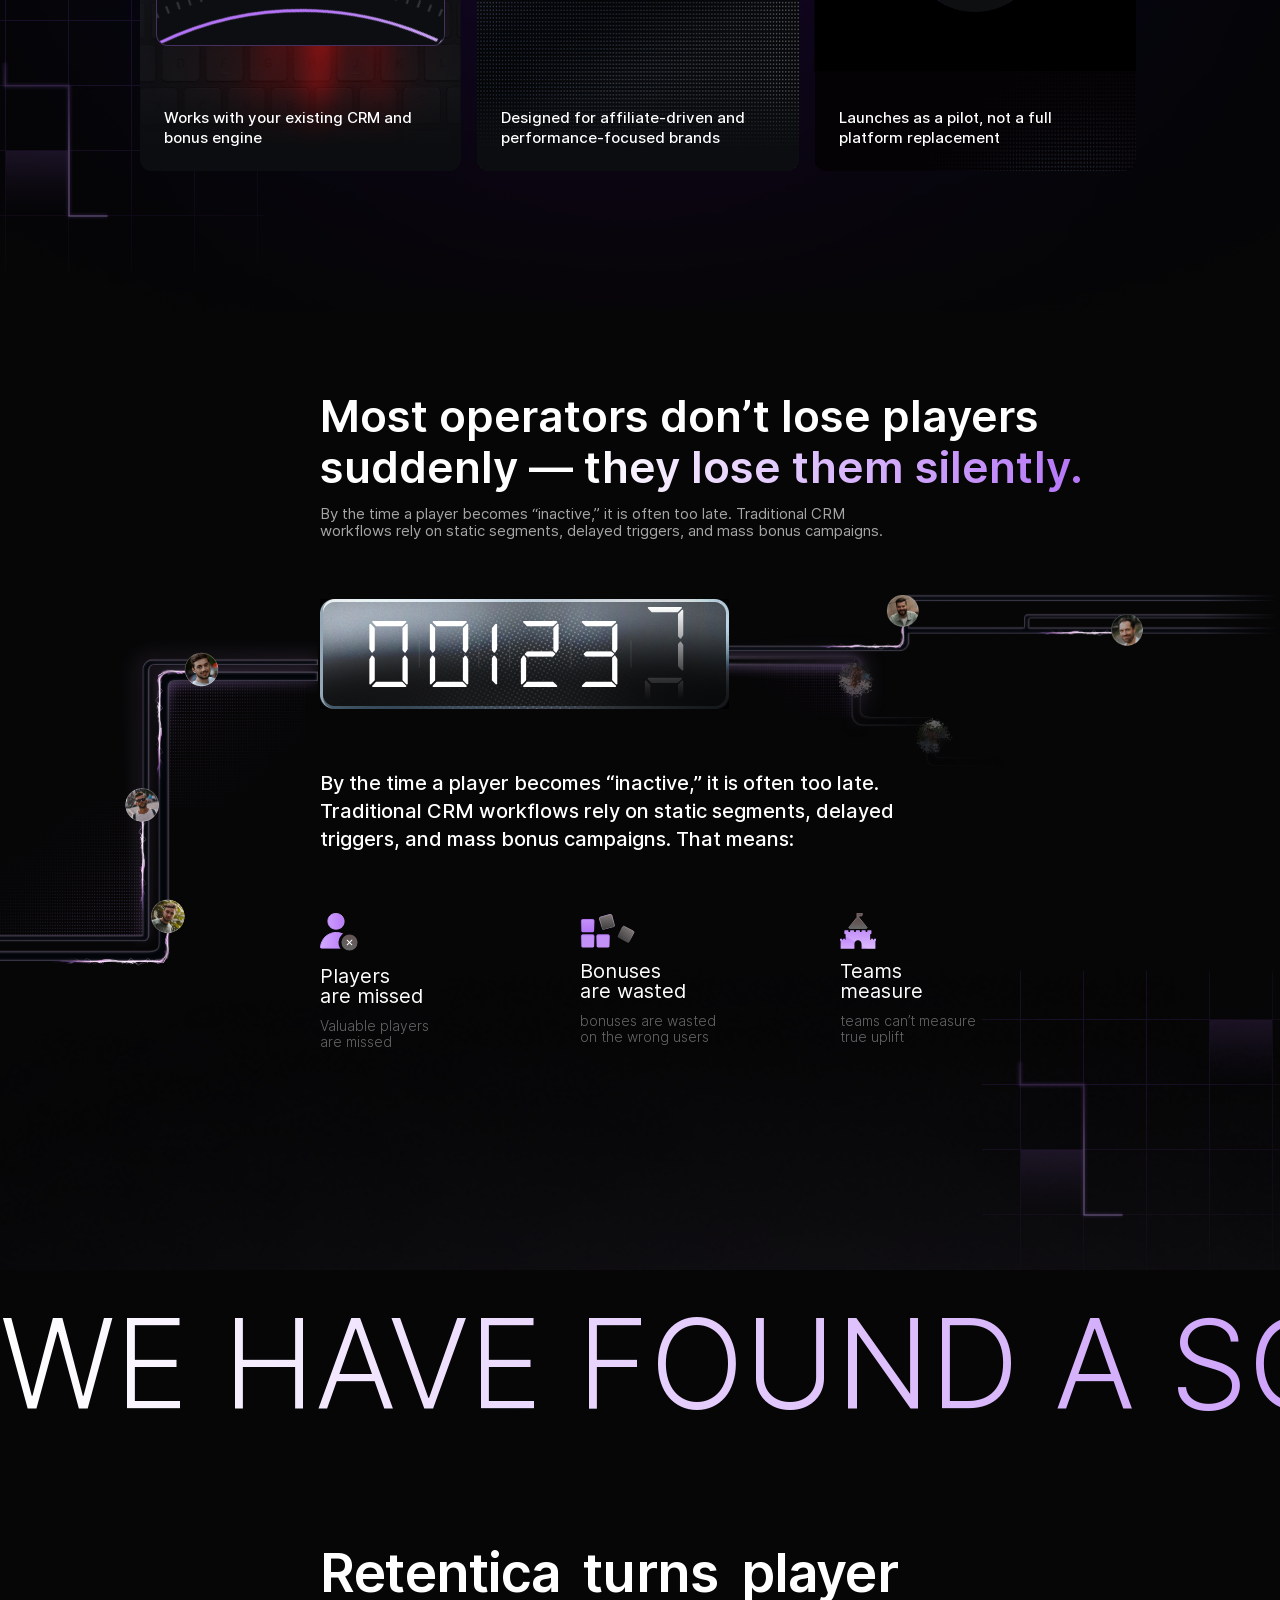
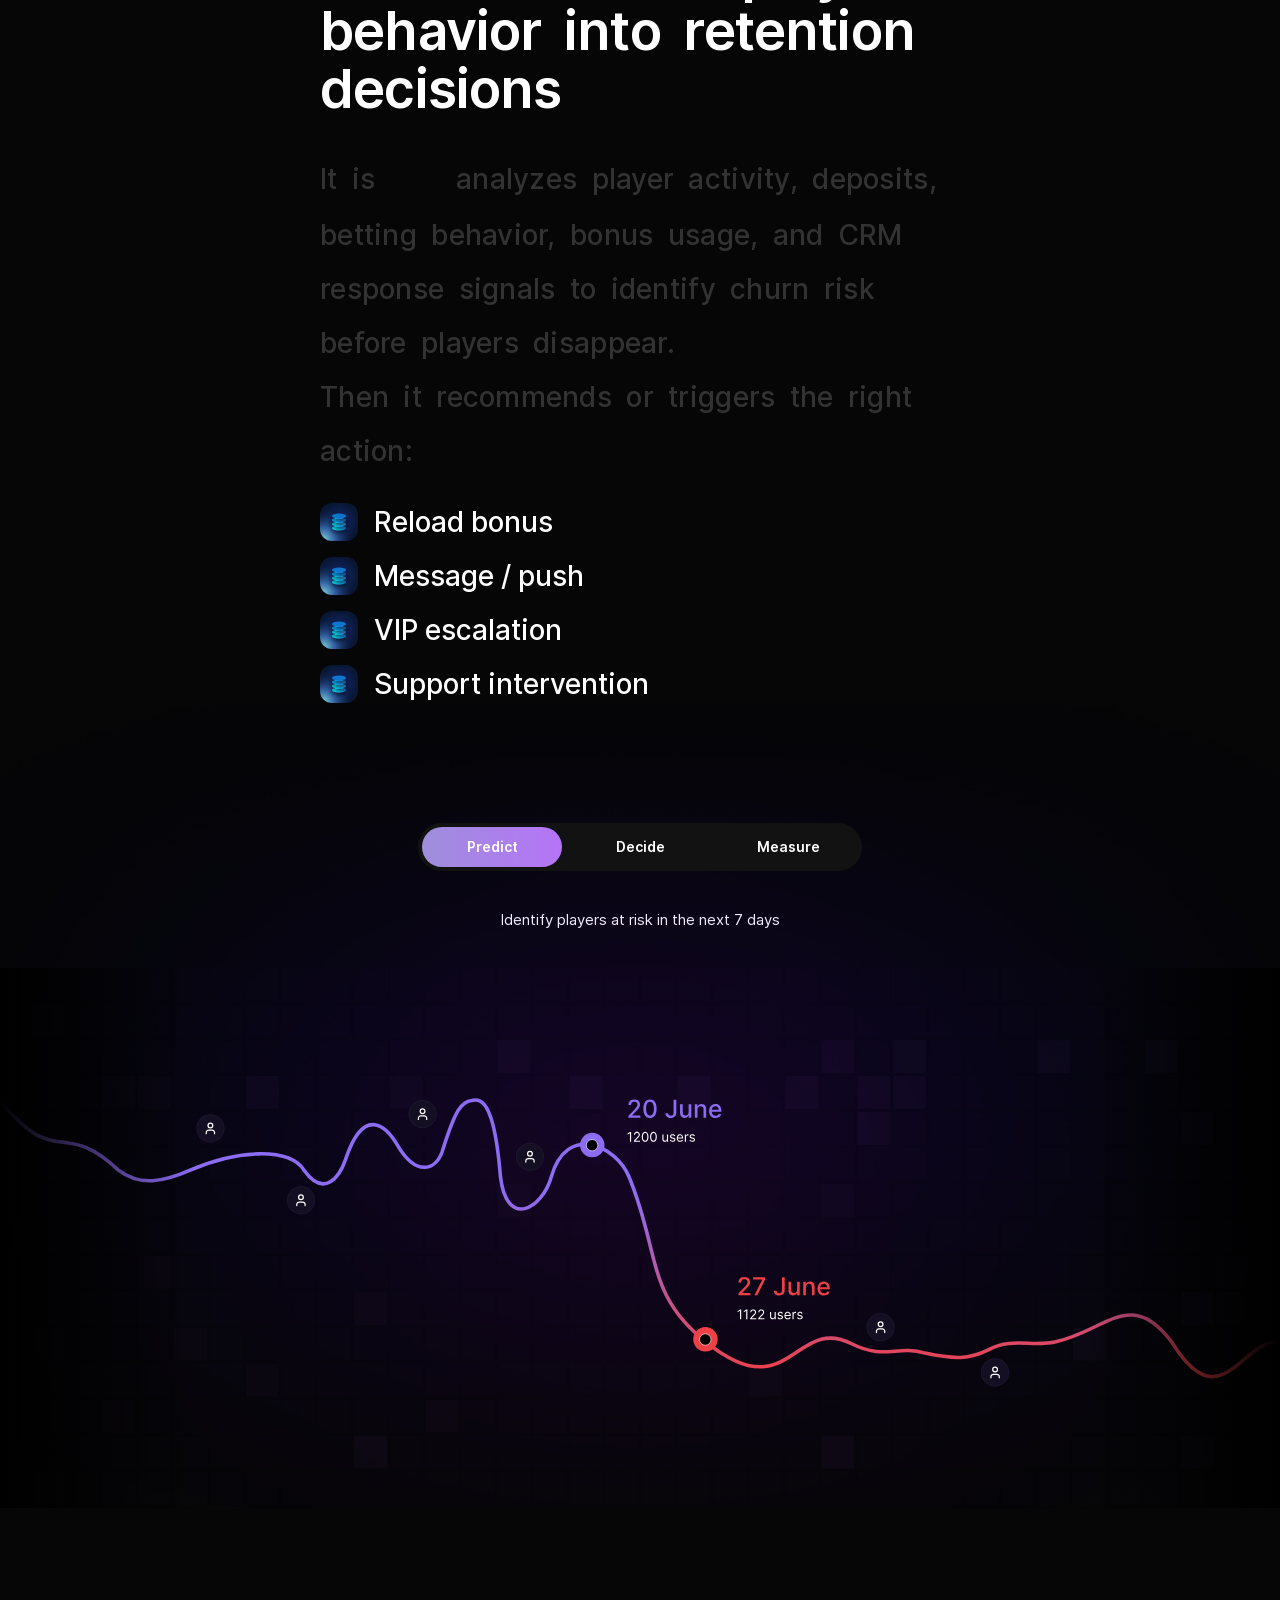
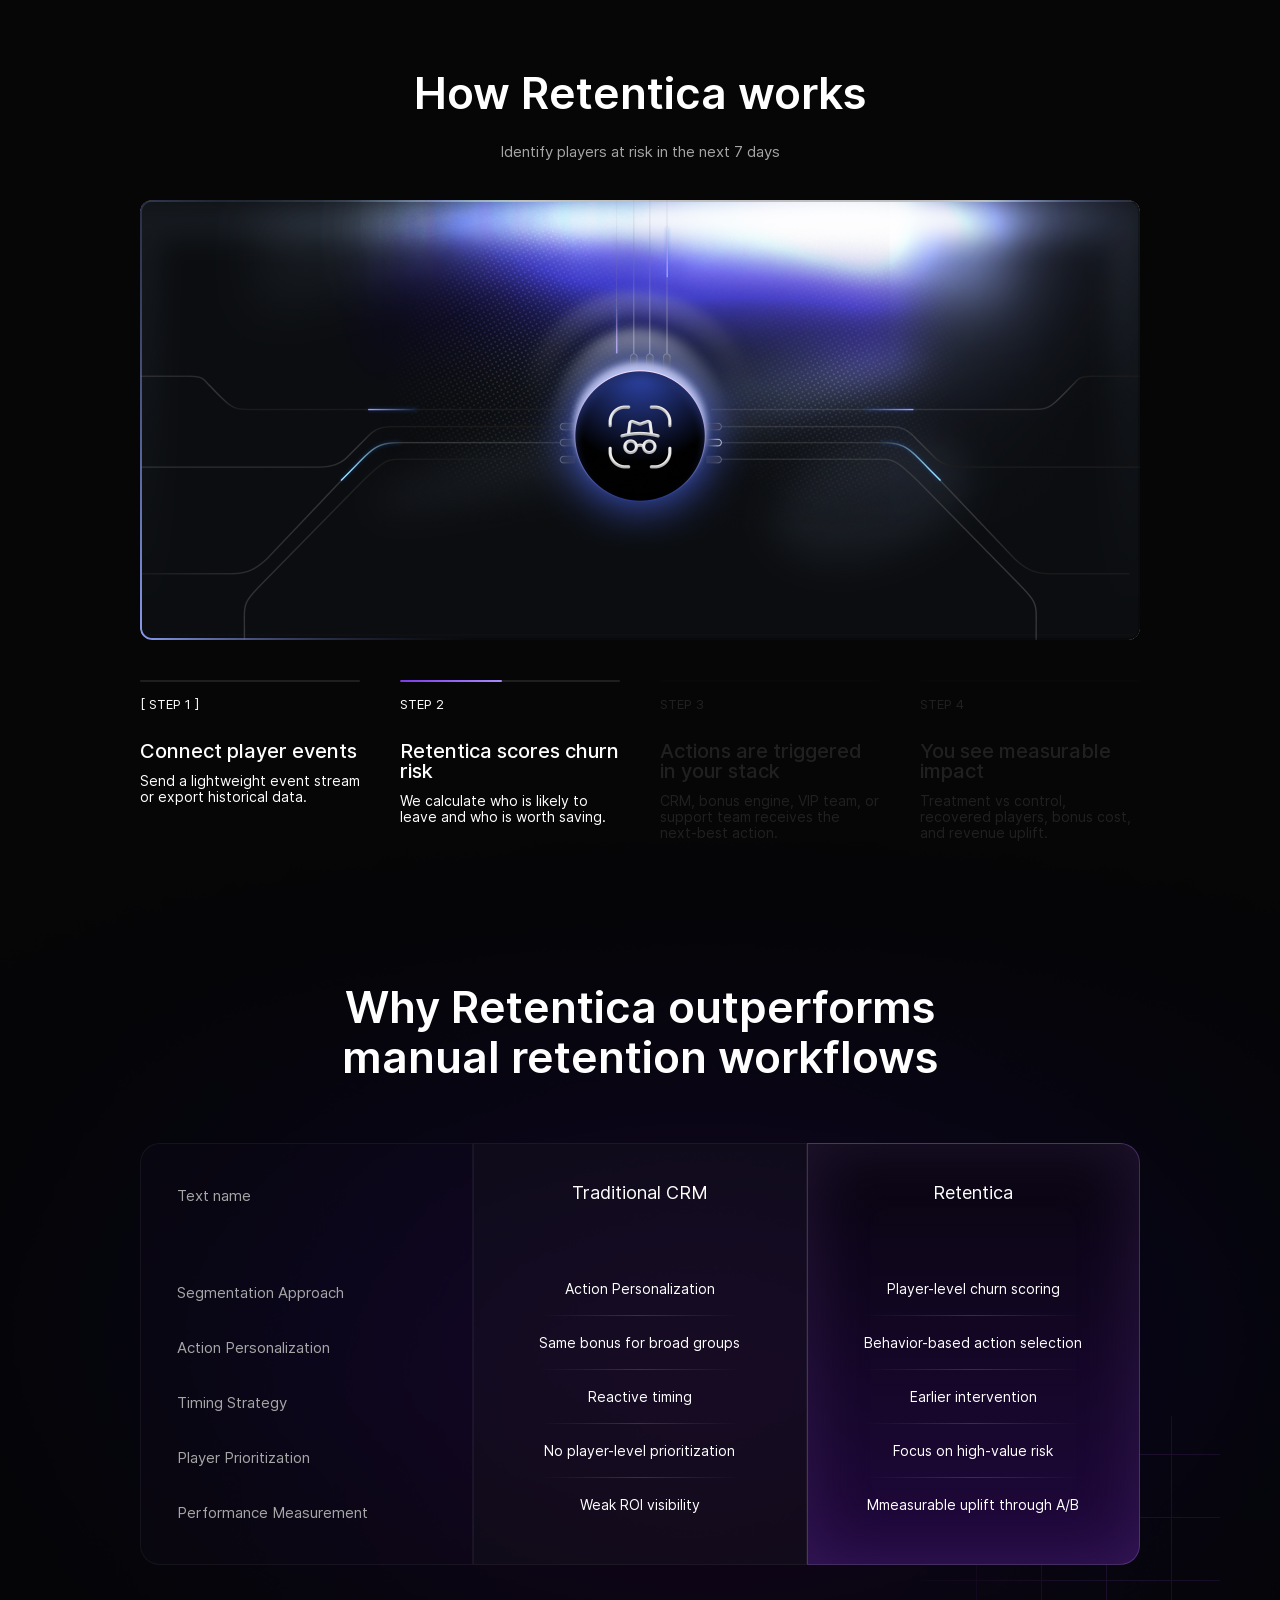
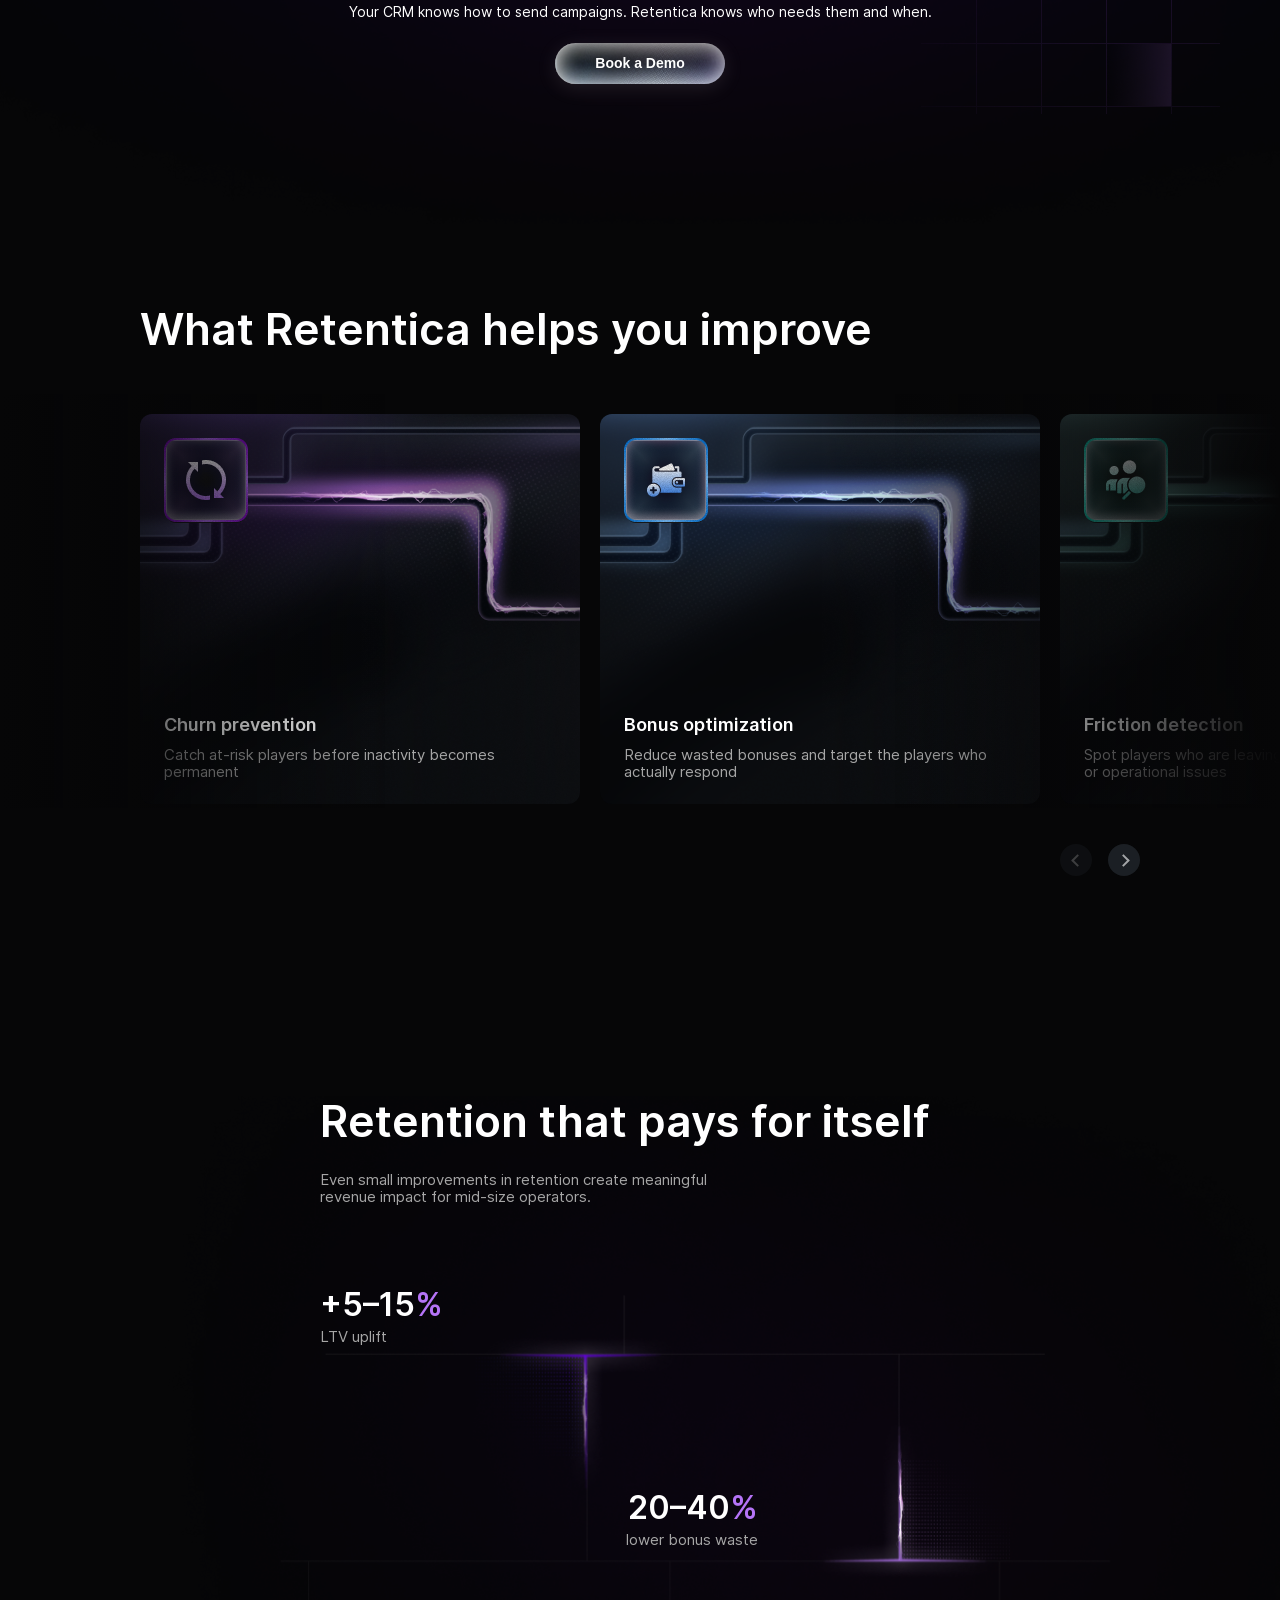
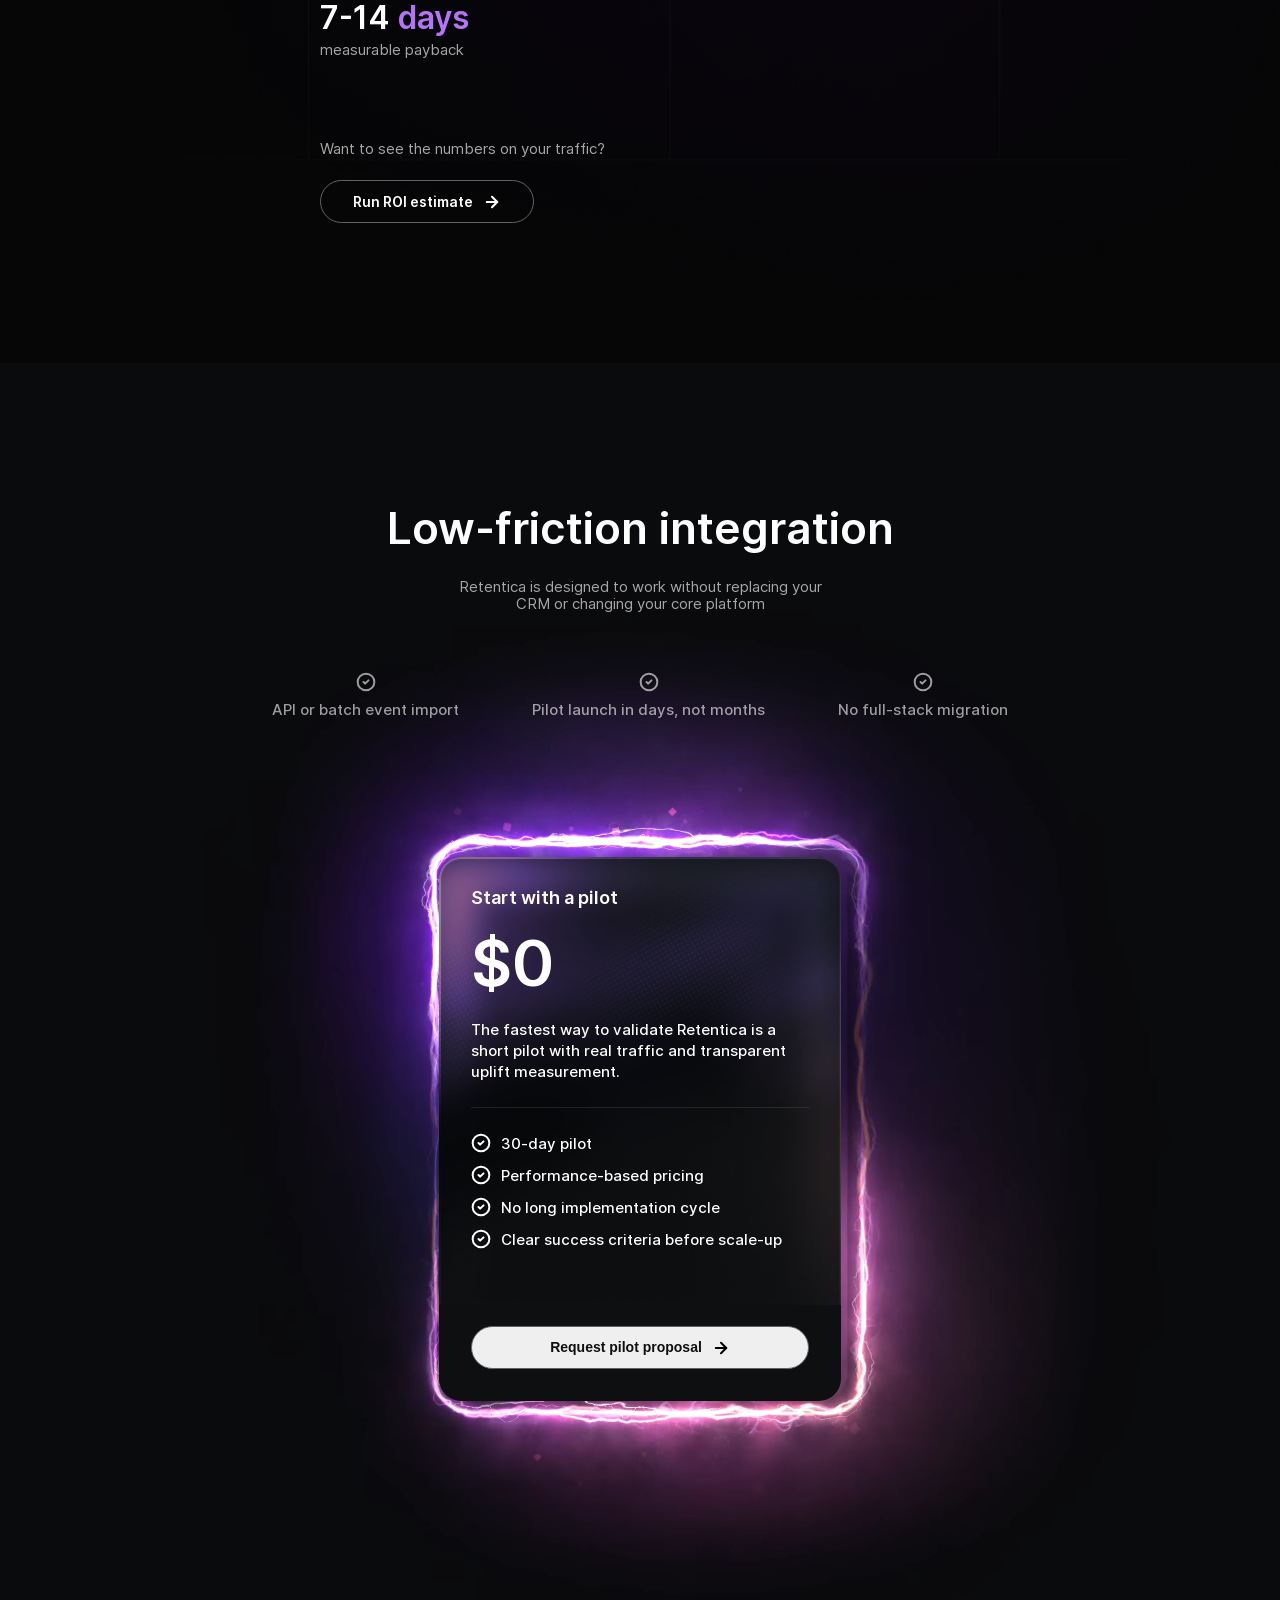
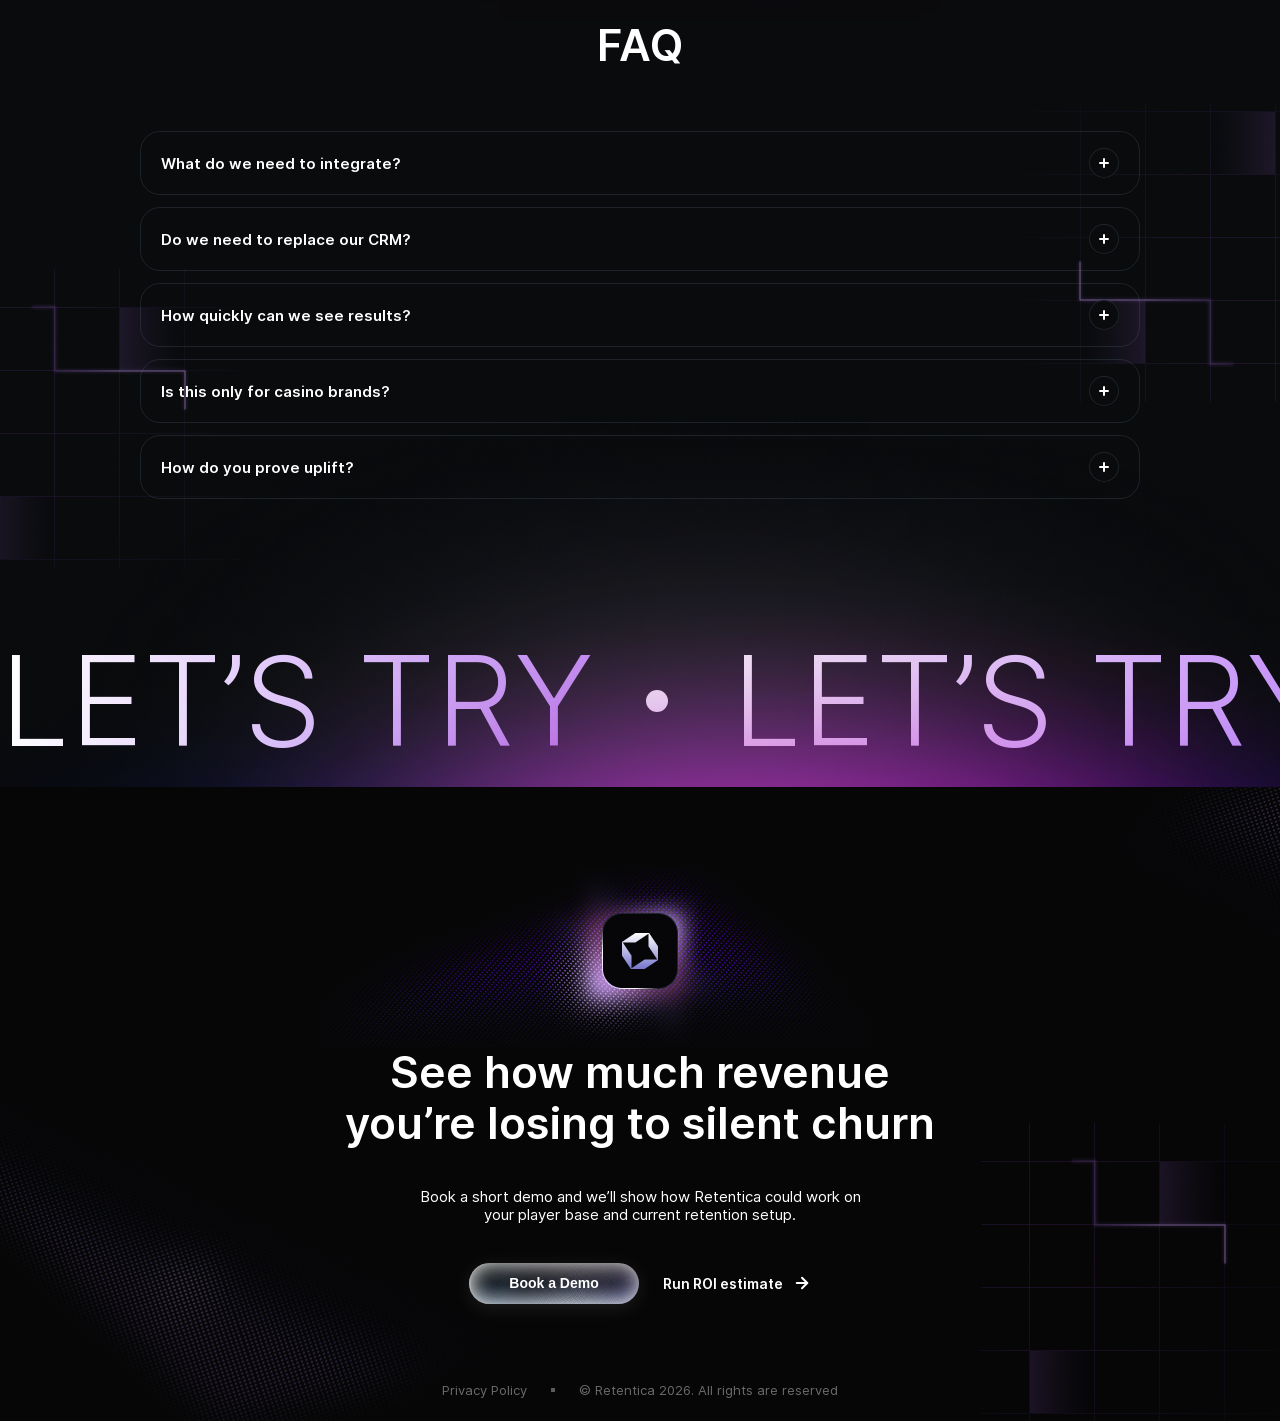
==== commit 77754a96: "fi" ====
--- a/index.html
+++ b/index.html
@@ -14,8 +14,7 @@
         <div class="header-main G-align-center G-justify-between">
             <div class="header-center G-align-center ">
                 <a href="#" class="logo G-flex">
-                    <img src="./assets/img/logo.svg" class="logo-desc" alt="Retentica">
-                    <img src="./assets/img/logo-mob.svg" class="logo-mob" alt="Retentica">
+                    <img src="./assets/img/logo.svg" alt="Retentica">
                 </a>
                 <div class="nav-menu">
                     <ul class="menu-scroll">
@@ -1821,7 +1820,7 @@
             <p>Book a short demo and we’ll show how Retentica could work on your player base and current  retention setup.</p>
             <div class="predict-churn G-align-center">
                 <button class="btn">Book a Demo</button>
-                <a href="./calculator.html" class="roi-estmate">Get pilot proposal <i class="icon-arrow-right"></i></a>
+                <a href="./calculator.html" class="roi-estmate">Run ROI estimate <i class="icon-arrow-right"></i></a>
             </div>
         </div>
         <div class="privacy-text G-center">
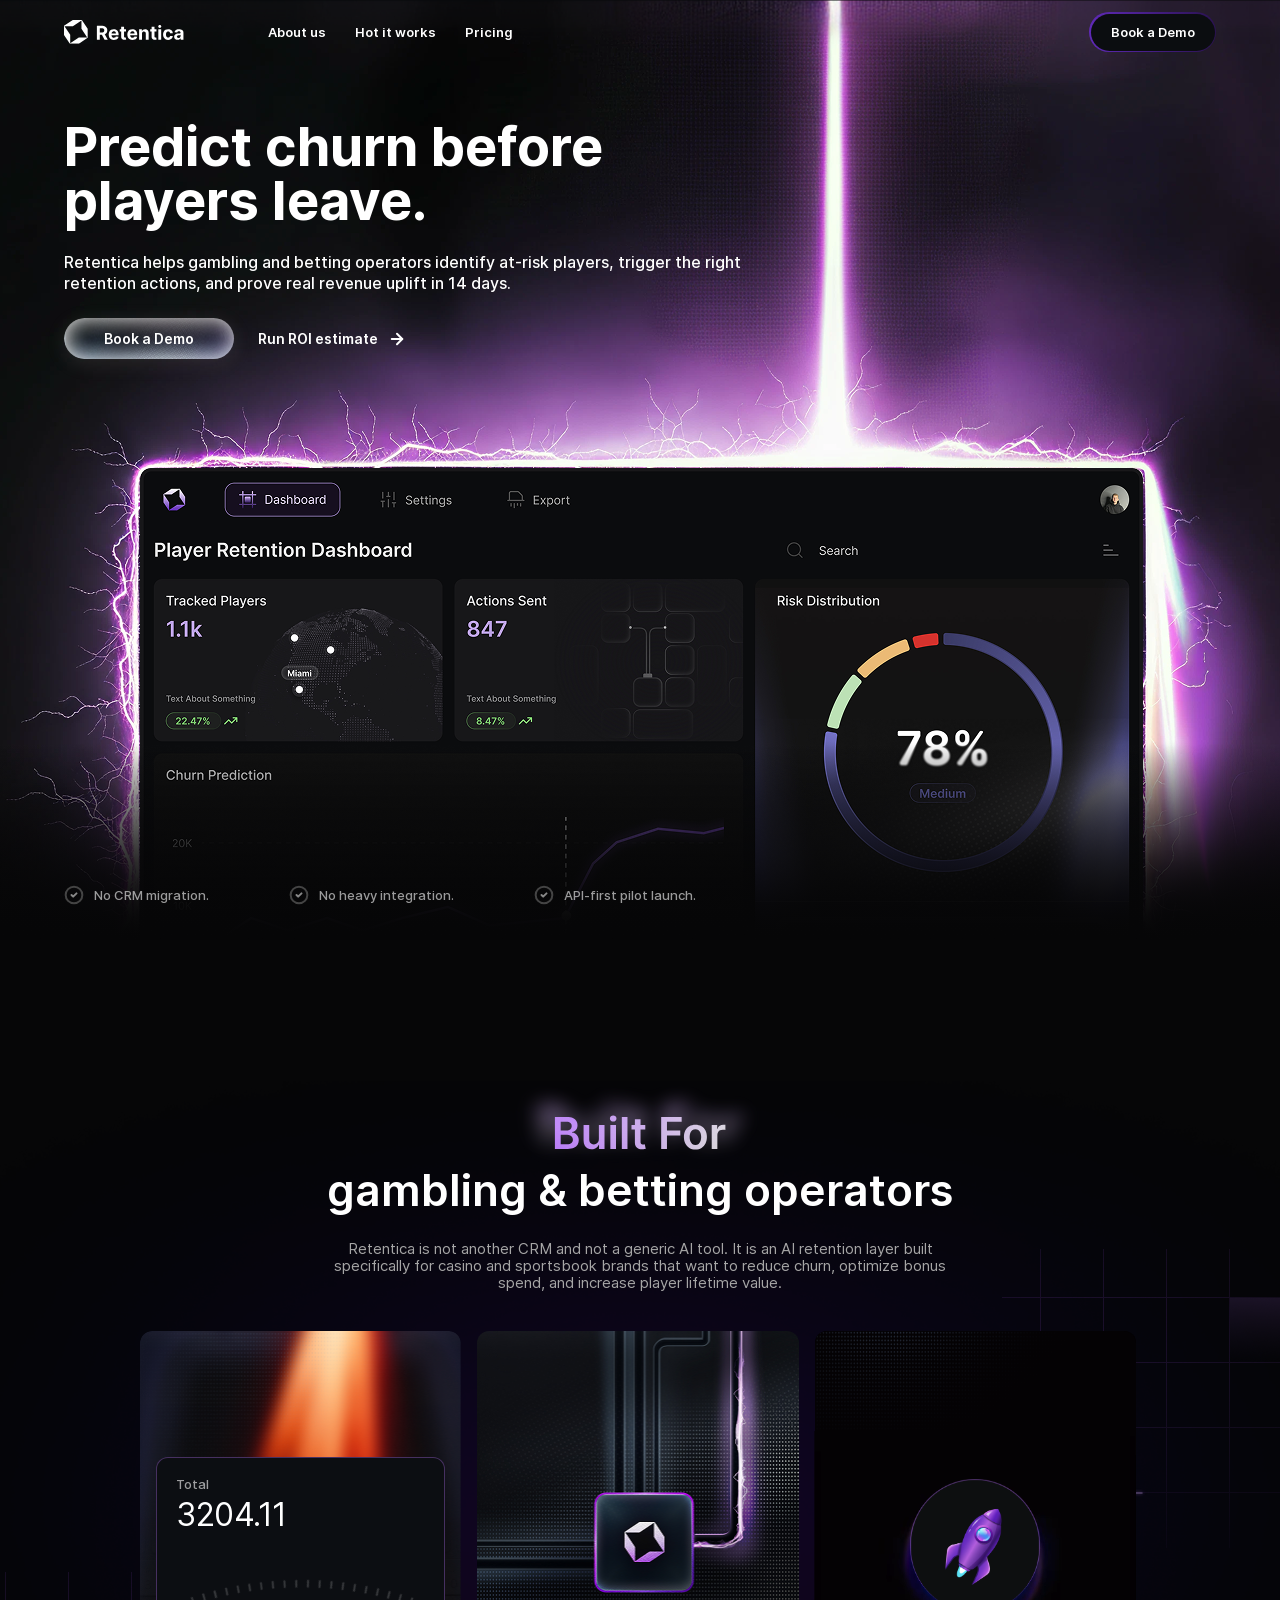
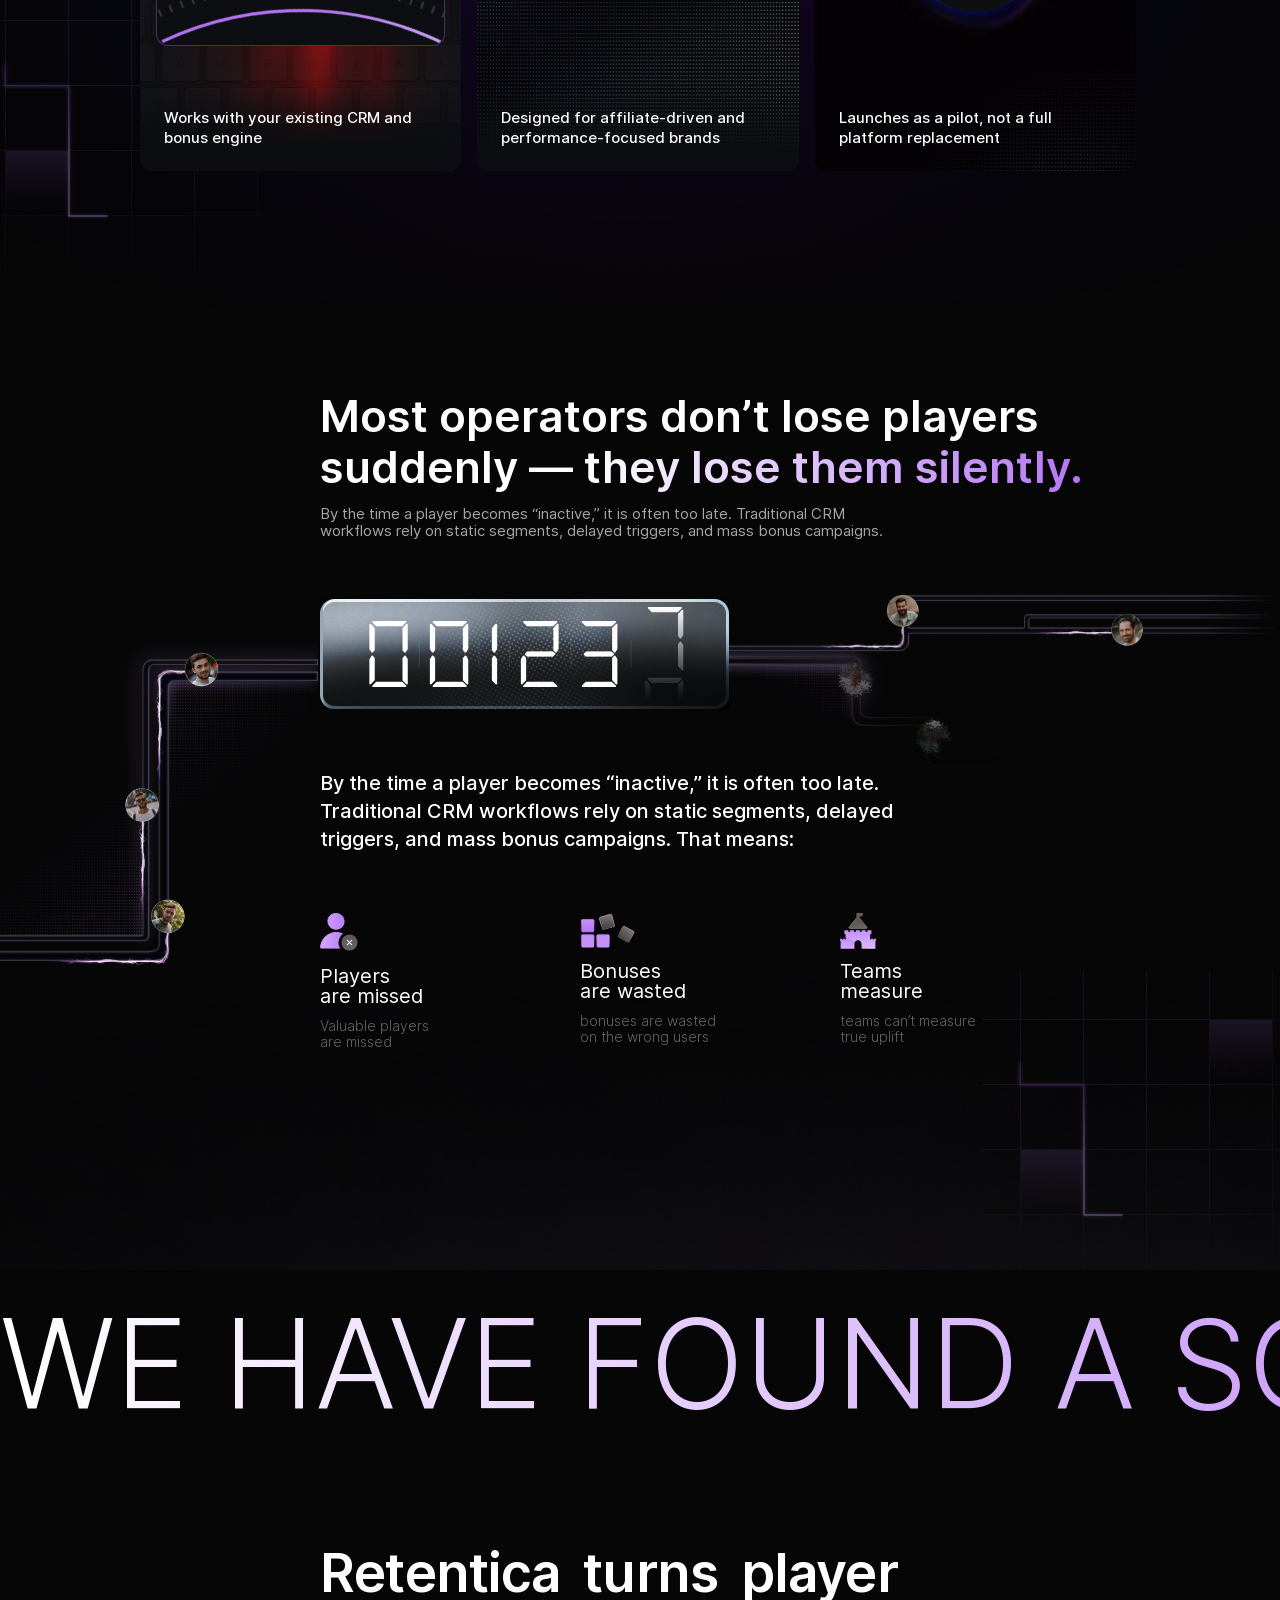
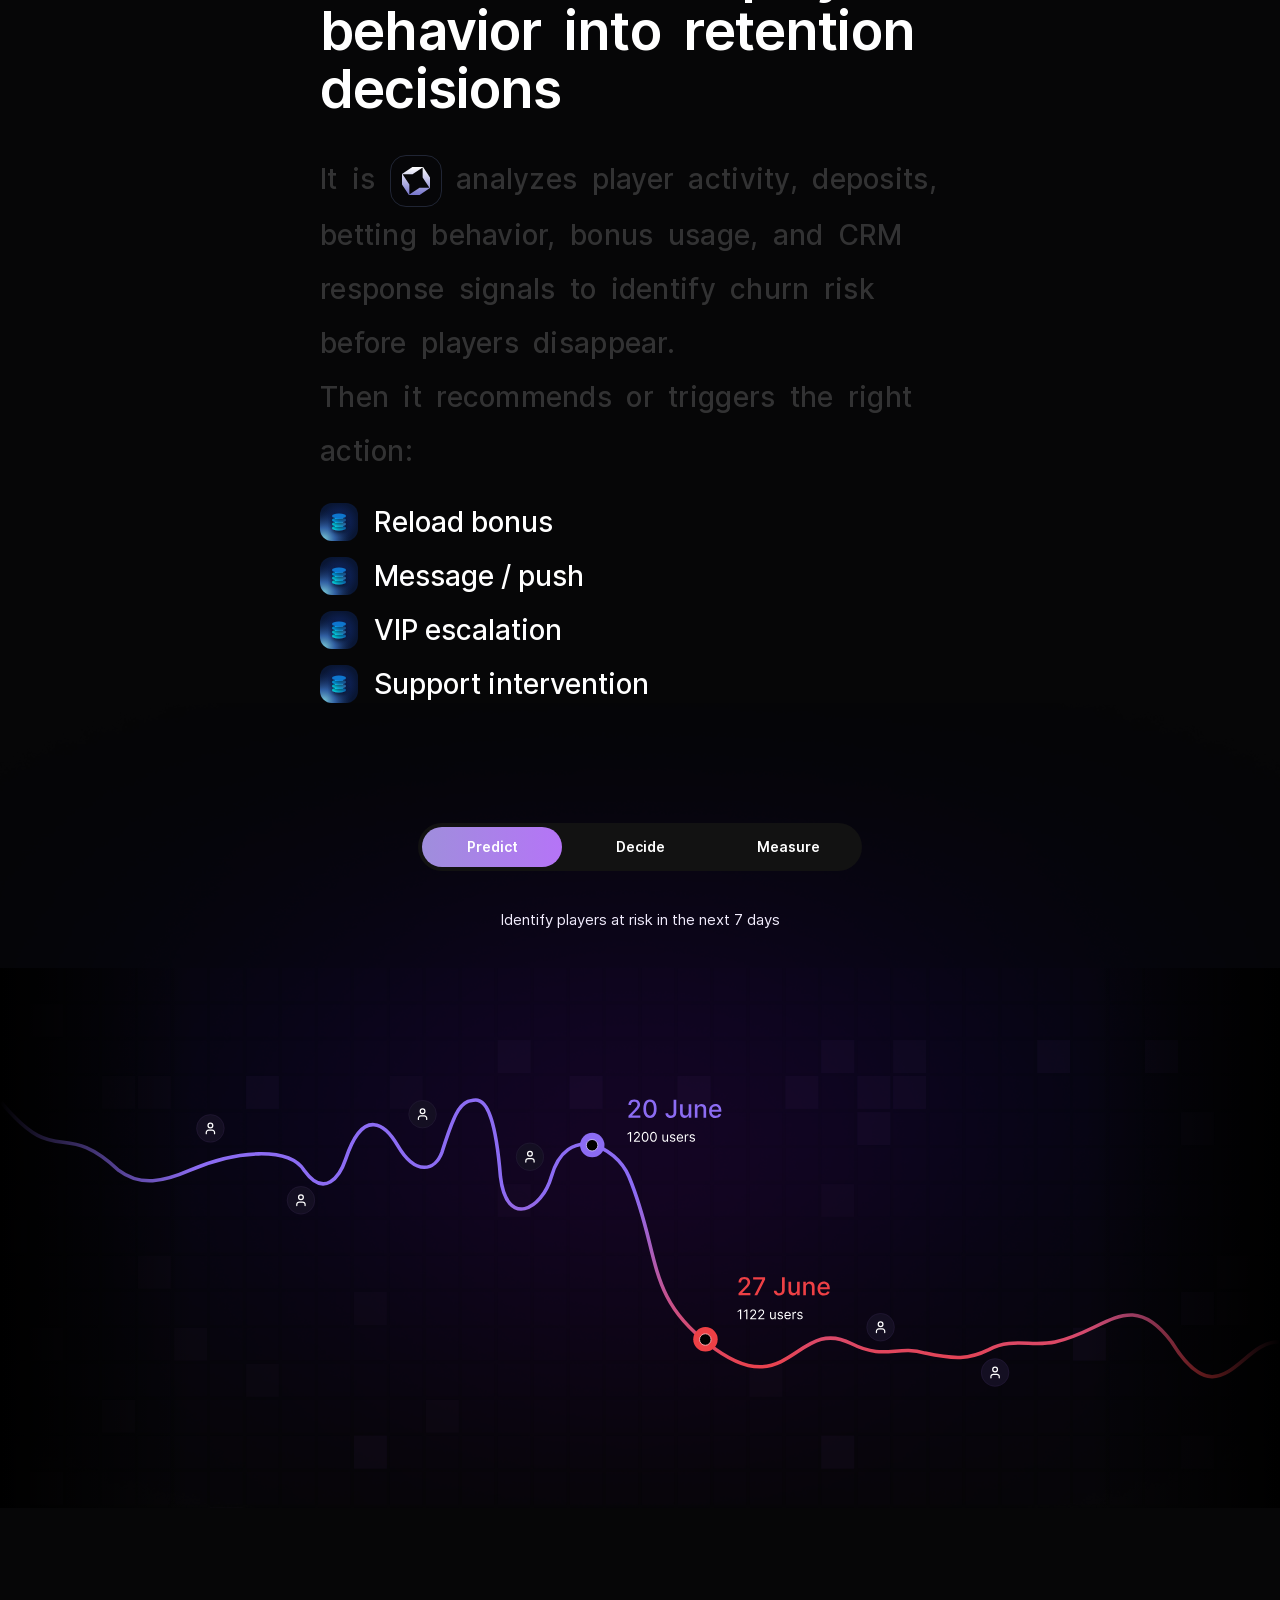
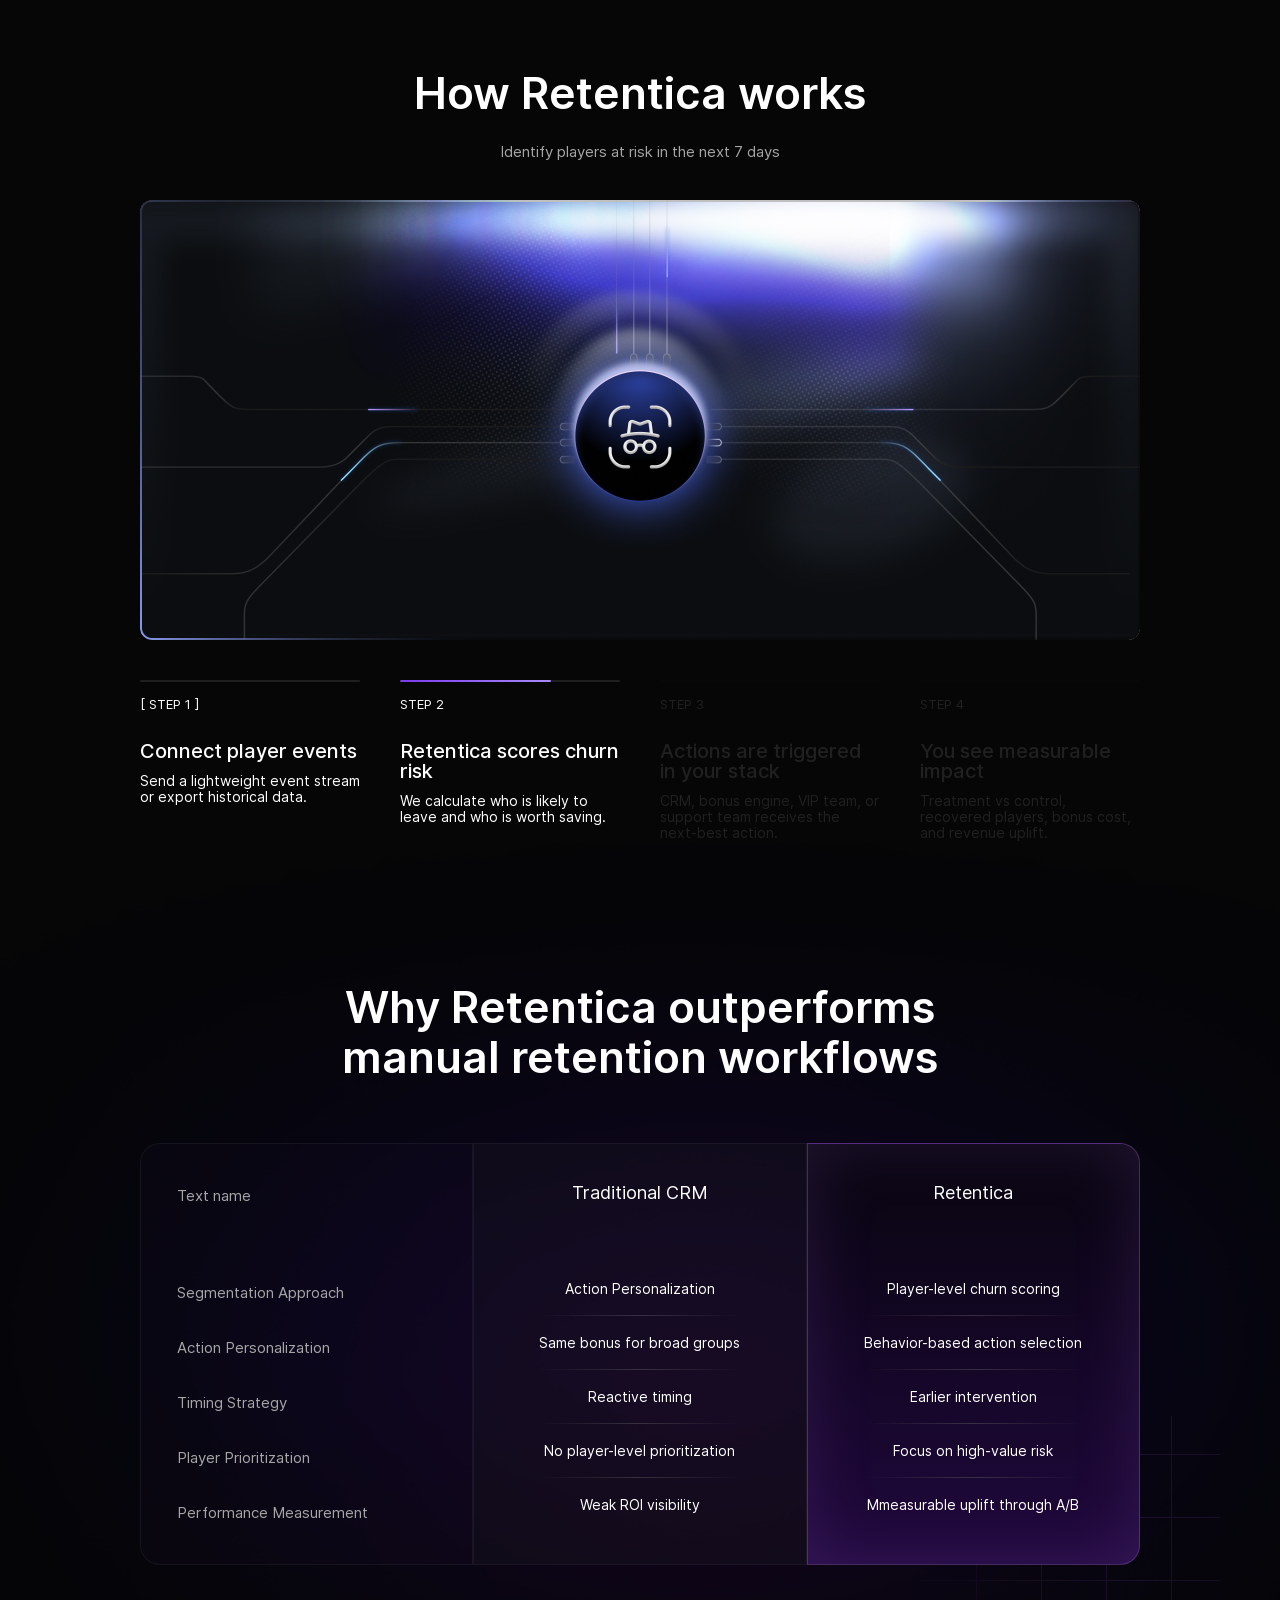
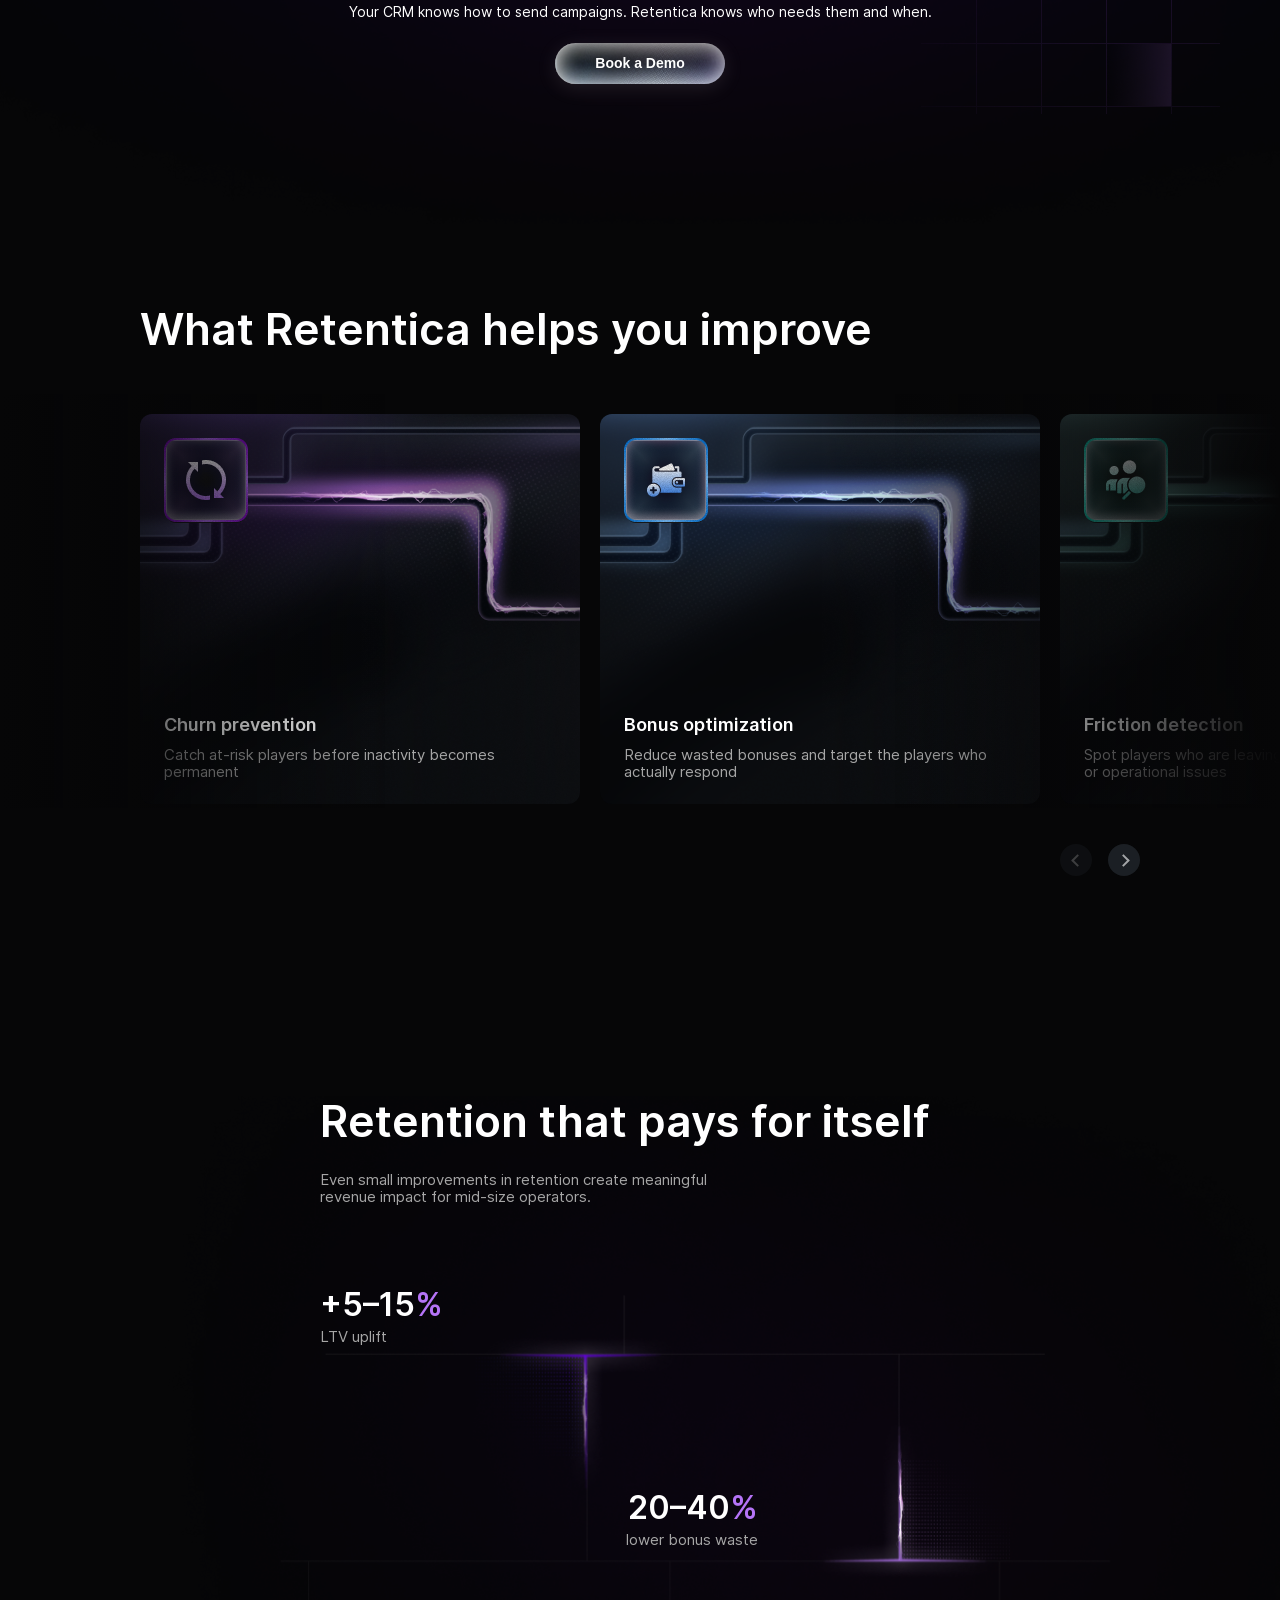
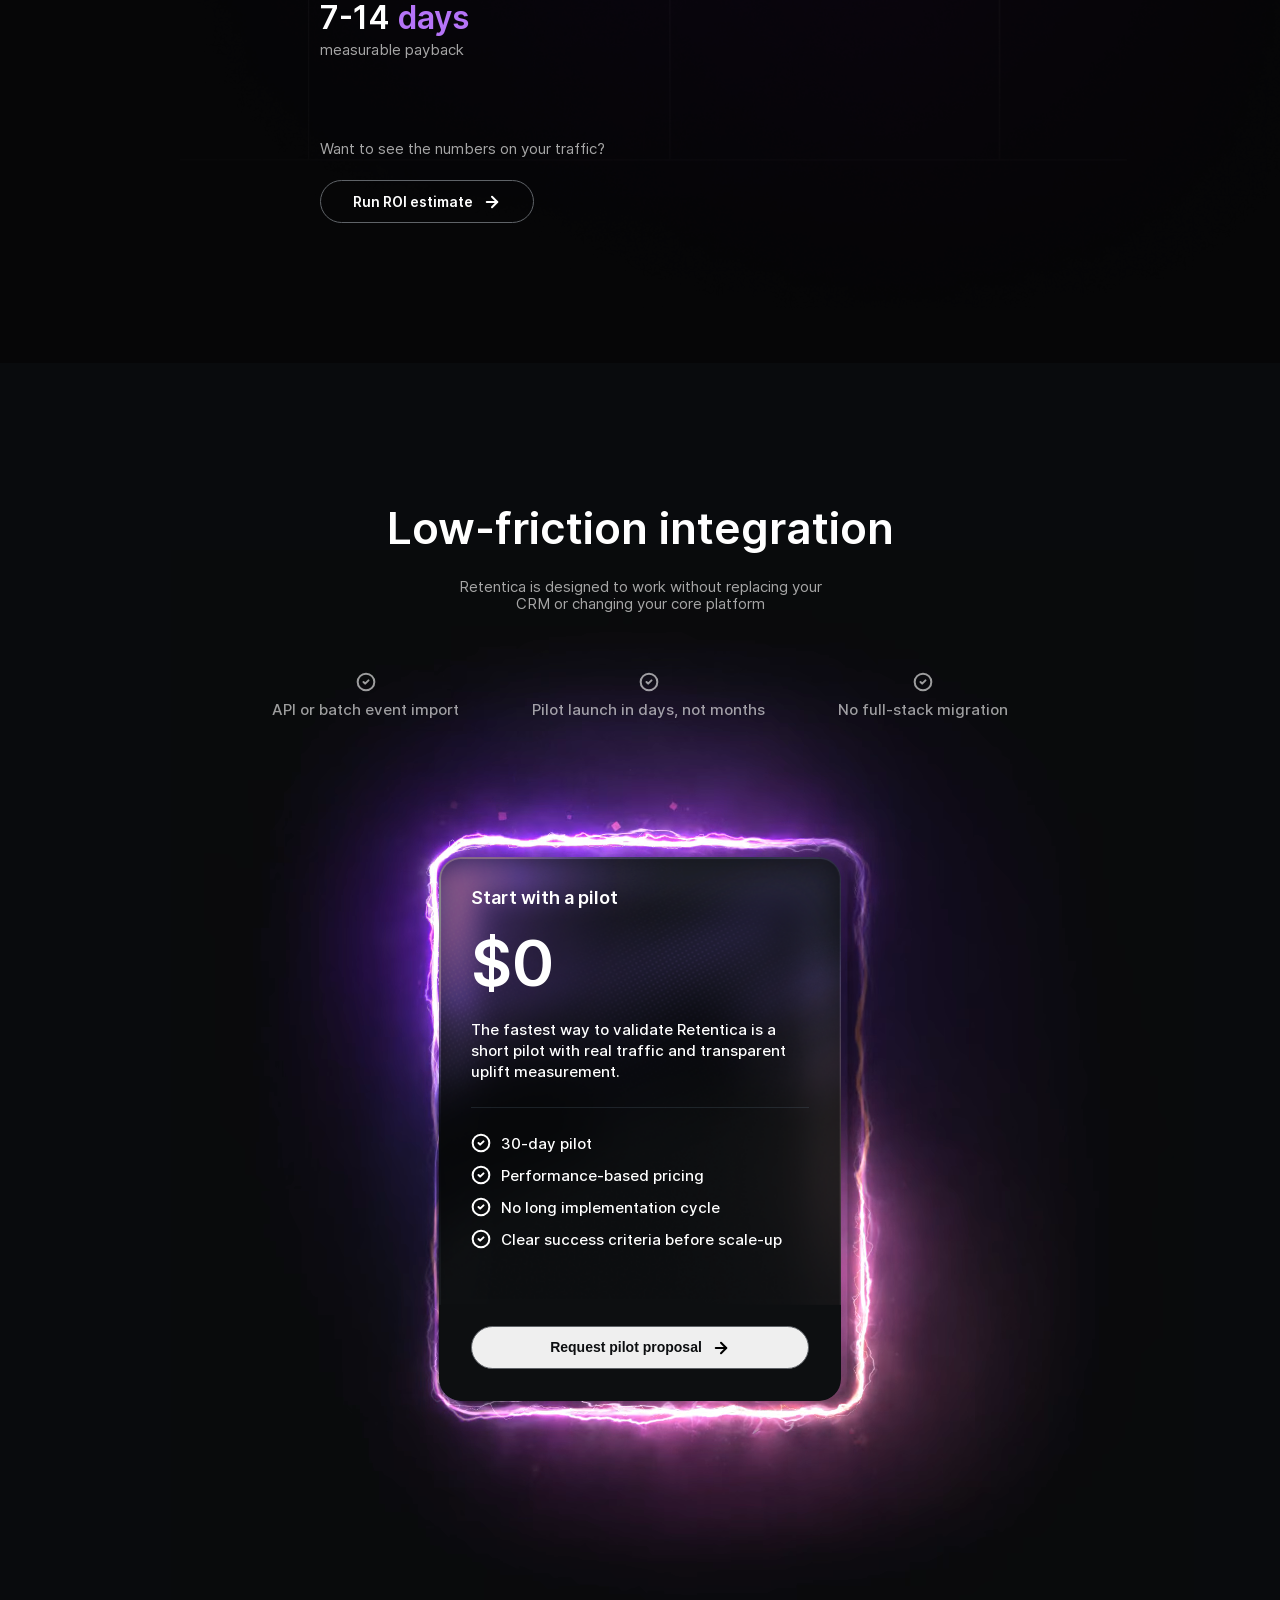
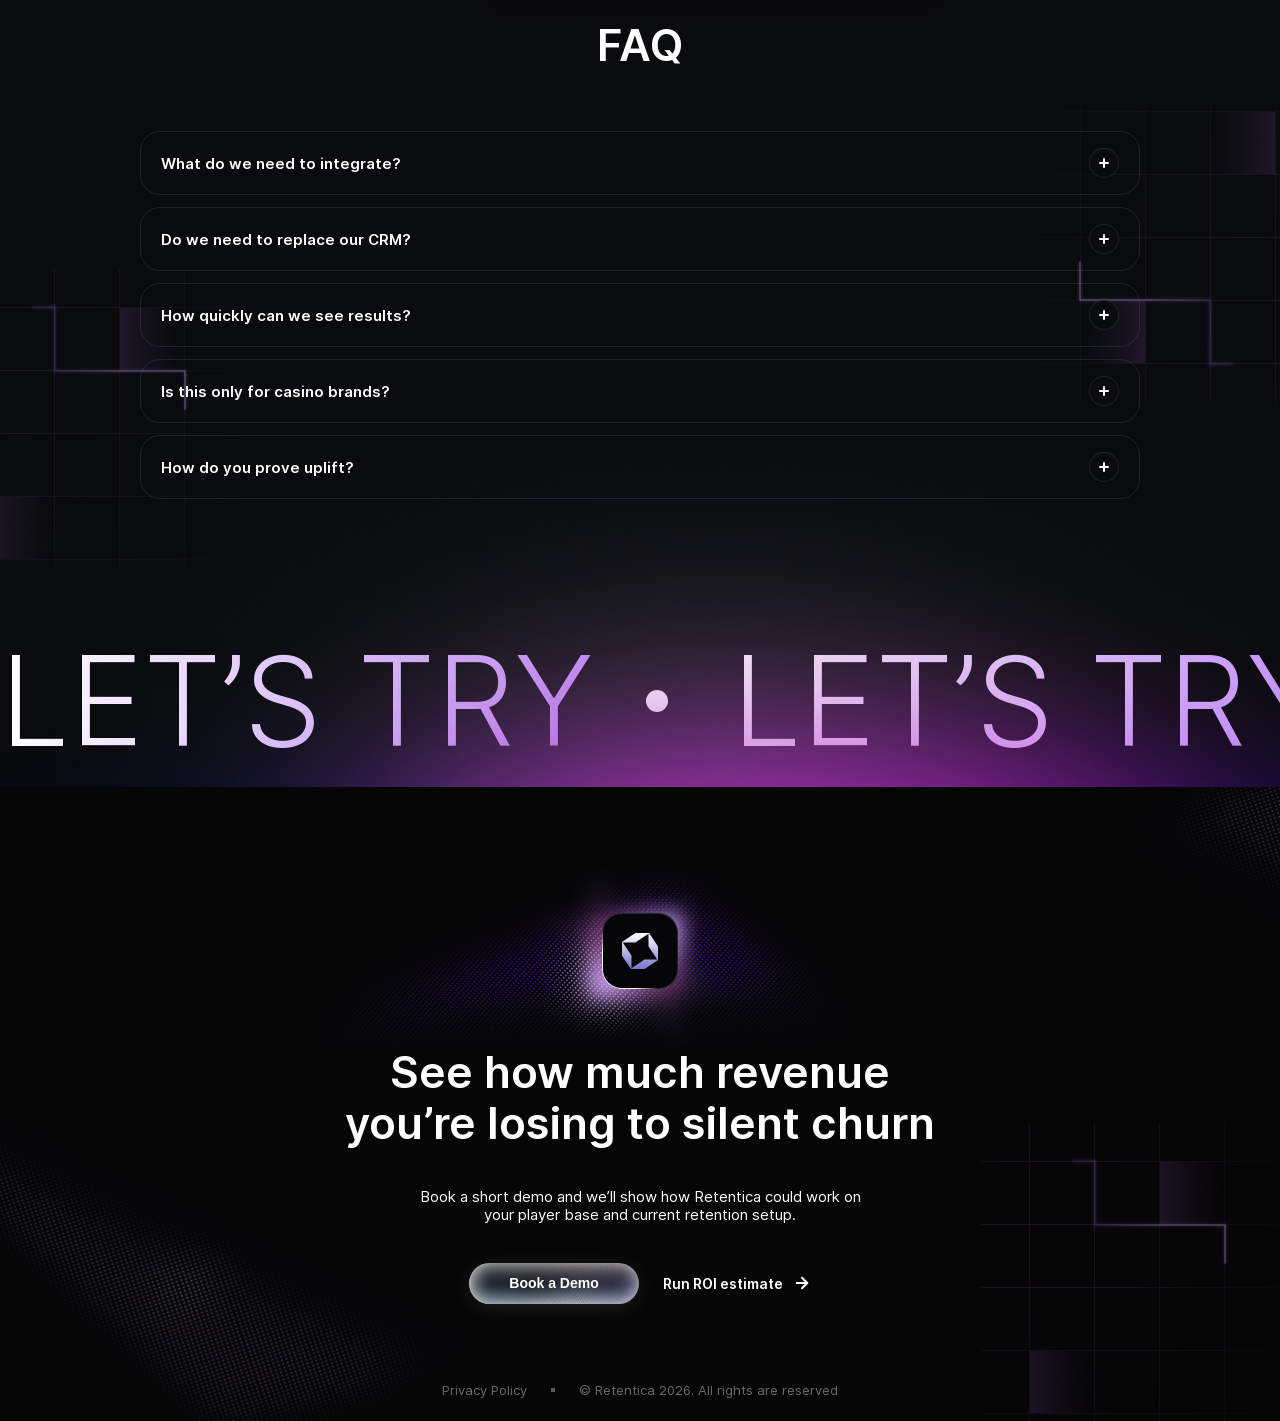
==== commit ddaa7874: "fier" ====
--- a/index.html
+++ b/index.html
@@ -24,7 +24,9 @@
                     </ul>
                 </div>
             </div>
-            <a href="#" class="btn-book">Book a Demo</a>
+            <a href="#" class="btn-book">
+                <span class="btn-inner">Book a Demo</span>
+            </a>
             <div class="menu-scroll pricing-href-mob">
                 <a href="#pricing">Pricing</a>
             </div>
@@ -1723,8 +1725,6 @@
         </div>
     </div>
 
-
-
 </section>
 
 <section class="accordion-main">
@@ -1734,7 +1734,9 @@
             <div class="accordion-box animate-on-scroll delay-100">
                 <div class="accordion-click link">
                     <h5>What do we need to integrate?</h5>
-                    <span class="accordion-plus"></span>
+                    <div class="accordion-plus-wrap">
+                        <div class="accordion-plus"></div>
+                    </div>
                 </div>
                 <div class="submenu">
                     <p>Most pilots can start within days, with first measurable signals typically visible within 1–2 weeks.</p>
@@ -1743,7 +1745,9 @@
             <div class="accordion-box animate-on-scroll delay-200">
                 <div class="accordion-click link">
                     <h5>Do we need to replace our CRM?</h5>
-                    <span class="accordion-plus"></span>
+                    <div class="accordion-plus-wrap">
+                        <div class="accordion-plus"></div>
+                    </div>
                 </div>
                 <div class="submenu">
                     <p>Most pilots can start within days, with first measurable signals typically visible within 1–2 weeks.</p>
@@ -1753,7 +1757,9 @@
             <div class="accordion-box animate-on-scroll delay-300">
                 <div class="accordion-click link">
                     <h5>How quickly can we see results?</h5>
-                    <span class="accordion-plus"></span>
+                    <div class="accordion-plus-wrap">
+                        <div class="accordion-plus"></div>
+                    </div>
                 </div>
                 <div class="submenu">
                     <p>Most pilots can start within days, with first measurable signals typically visible within 1–2 weeks.</p>
@@ -1763,7 +1769,9 @@
             <div class="accordion-box animate-on-scroll delay-400">
                 <div class="accordion-click link">
                     <h5>Is this only for casino brands?</h5>
-                    <span class="accordion-plus"></span>
+                    <div class="accordion-plus-wrap">
+                        <div class="accordion-plus"></div>
+                    </div>
                 </div>
                 <div class="submenu">
                     <p>Most pilots can start within days, with first measurable signals typically visible within 1–2 weeks.</p>
@@ -1773,7 +1781,9 @@
             <div class="accordion-box animate-on-scroll delay-500">
                 <div class="accordion-click link">
                     <h5>How do you prove uplift?</h5>
-                    <span class="accordion-plus"></span>
+                    <div class="accordion-plus-wrap">
+                        <div class="accordion-plus"></div>
+                    </div>
                 </div>
                 <div class="submenu">
                     <p>Most pilots can start within days, with first measurable signals typically visible within 1–2 weeks.</p>
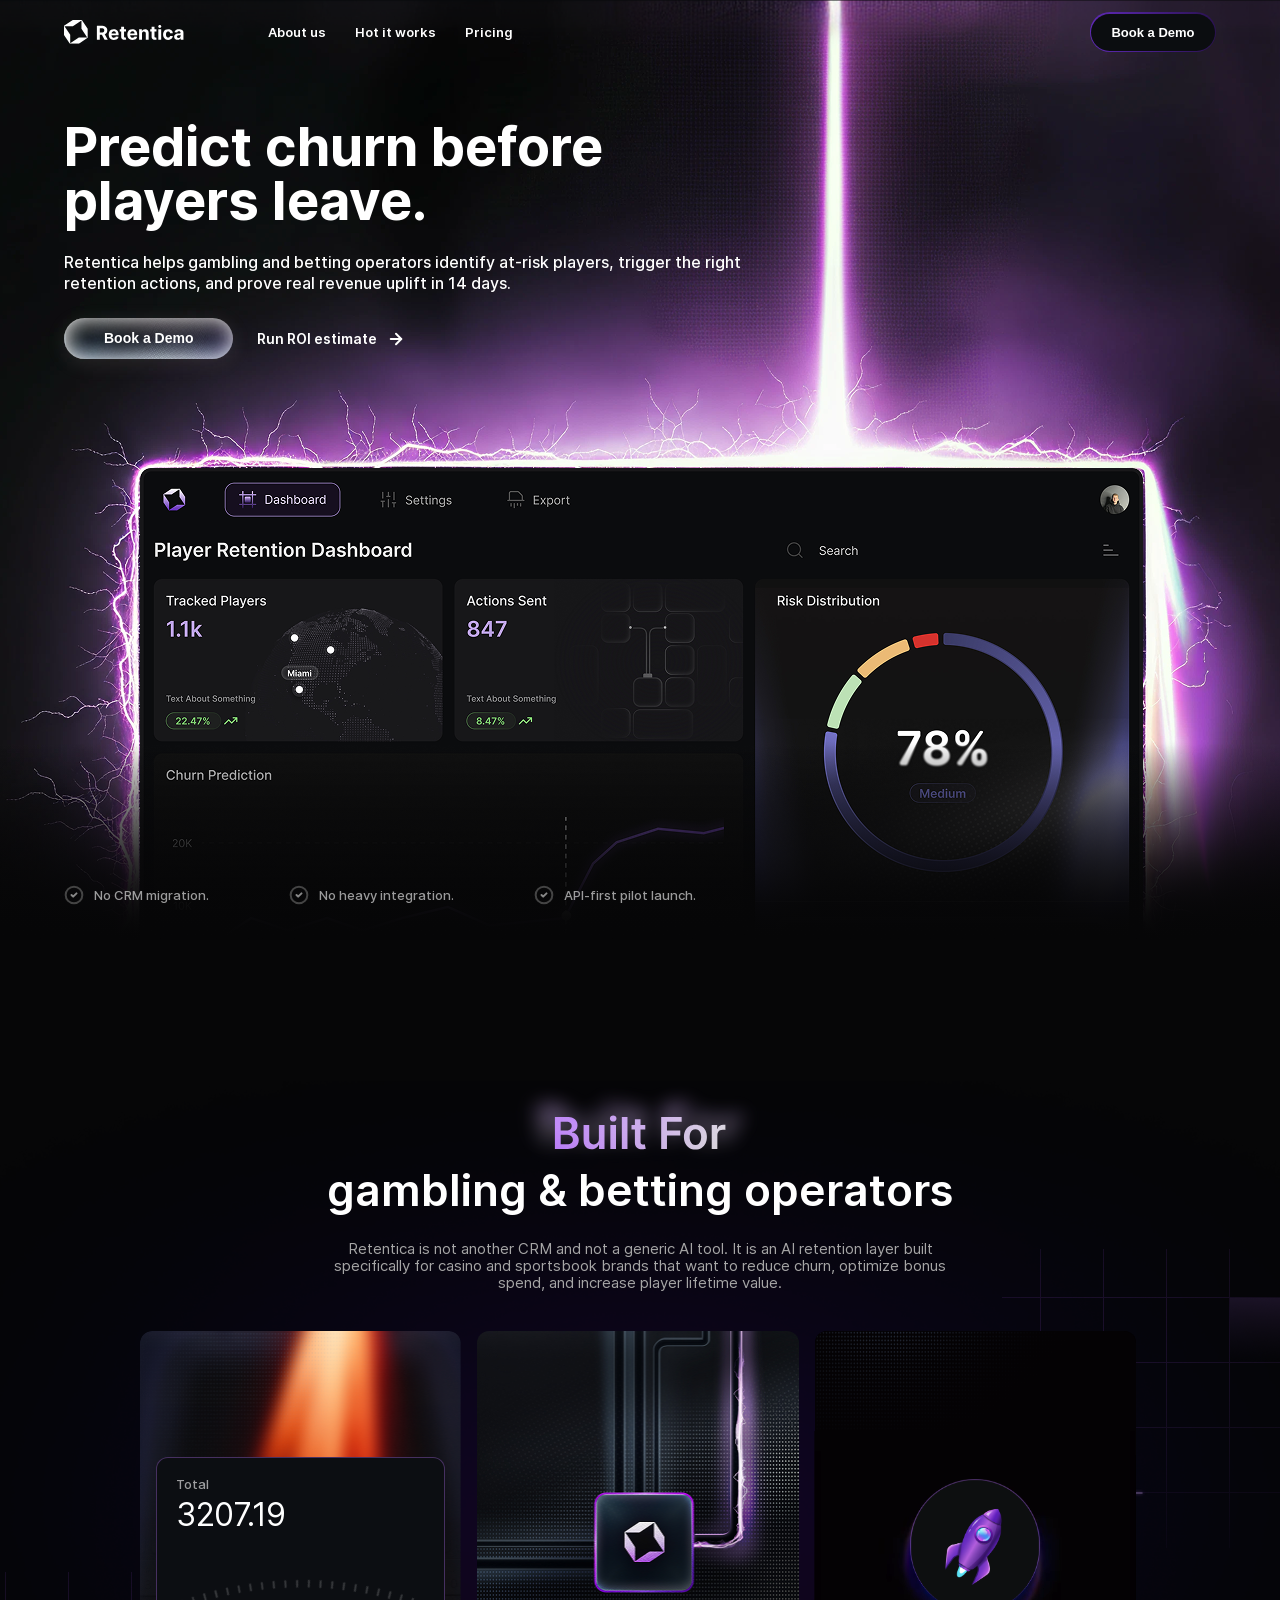
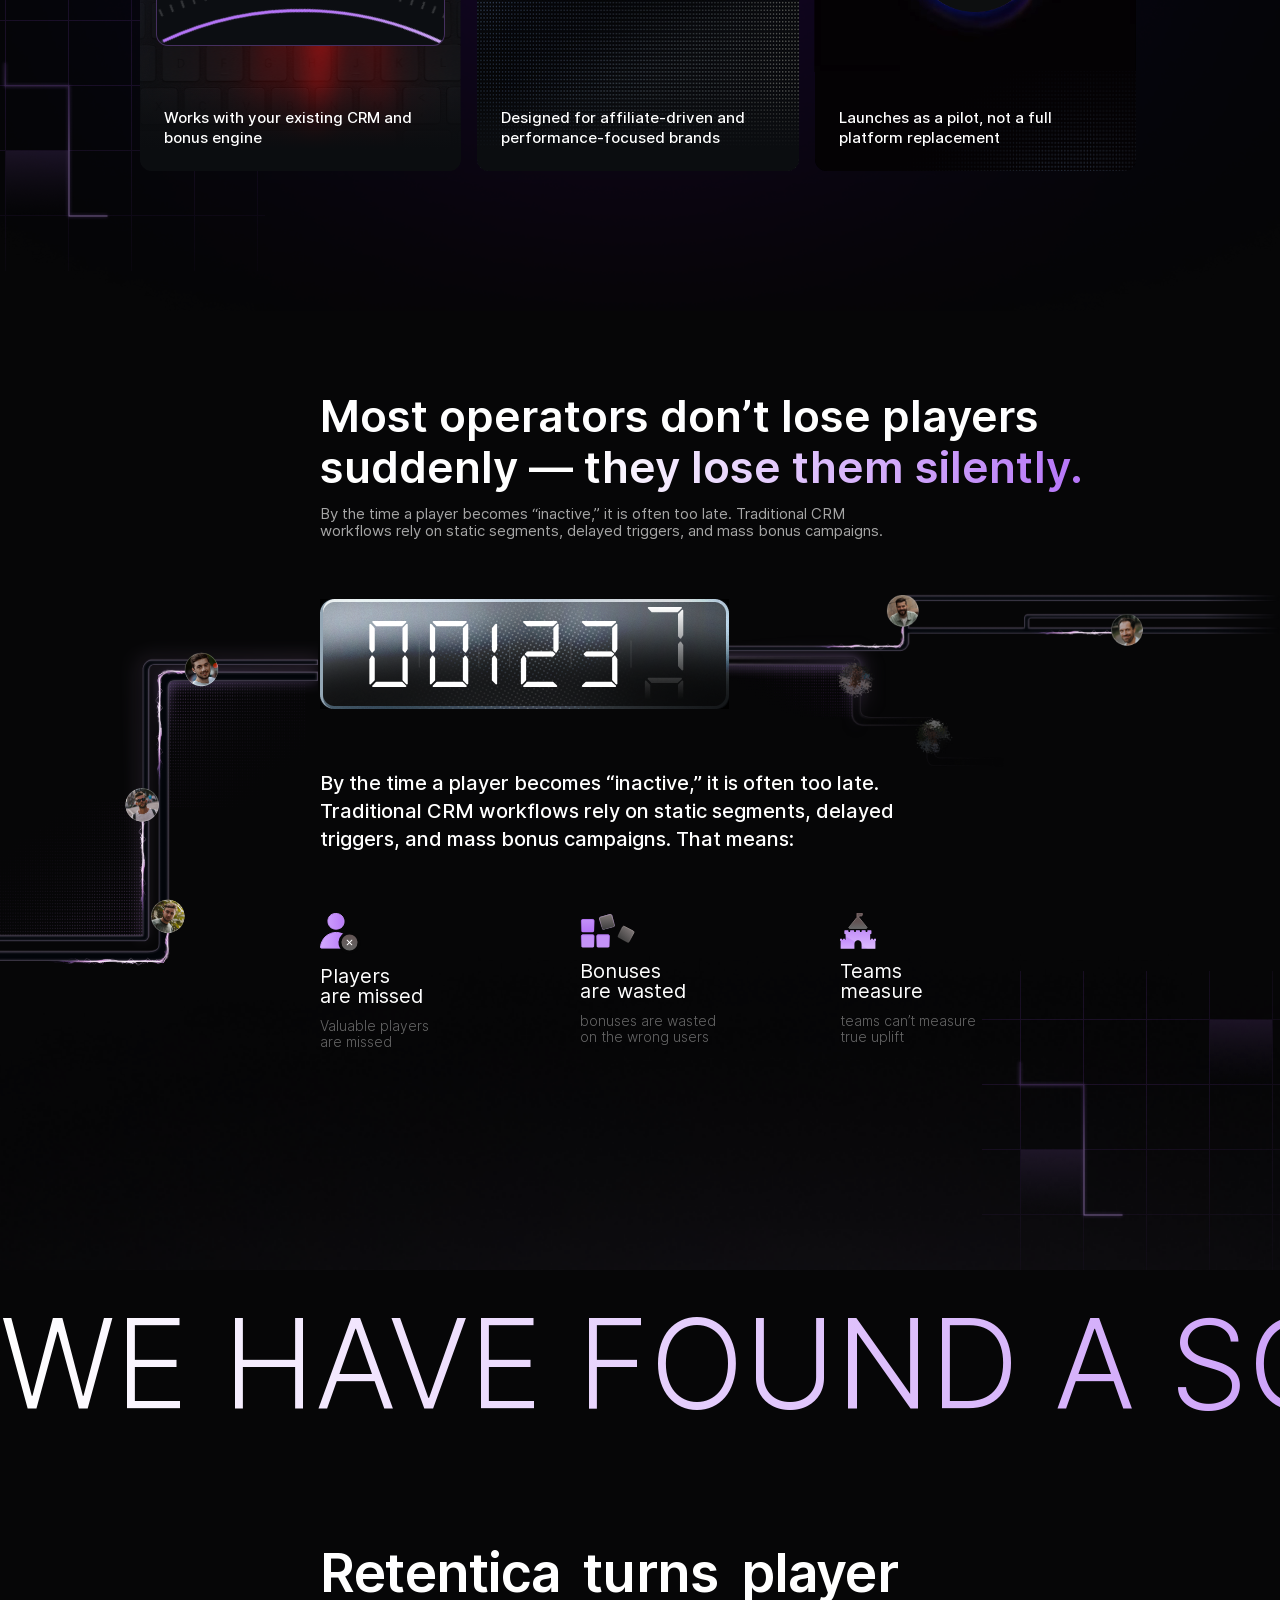
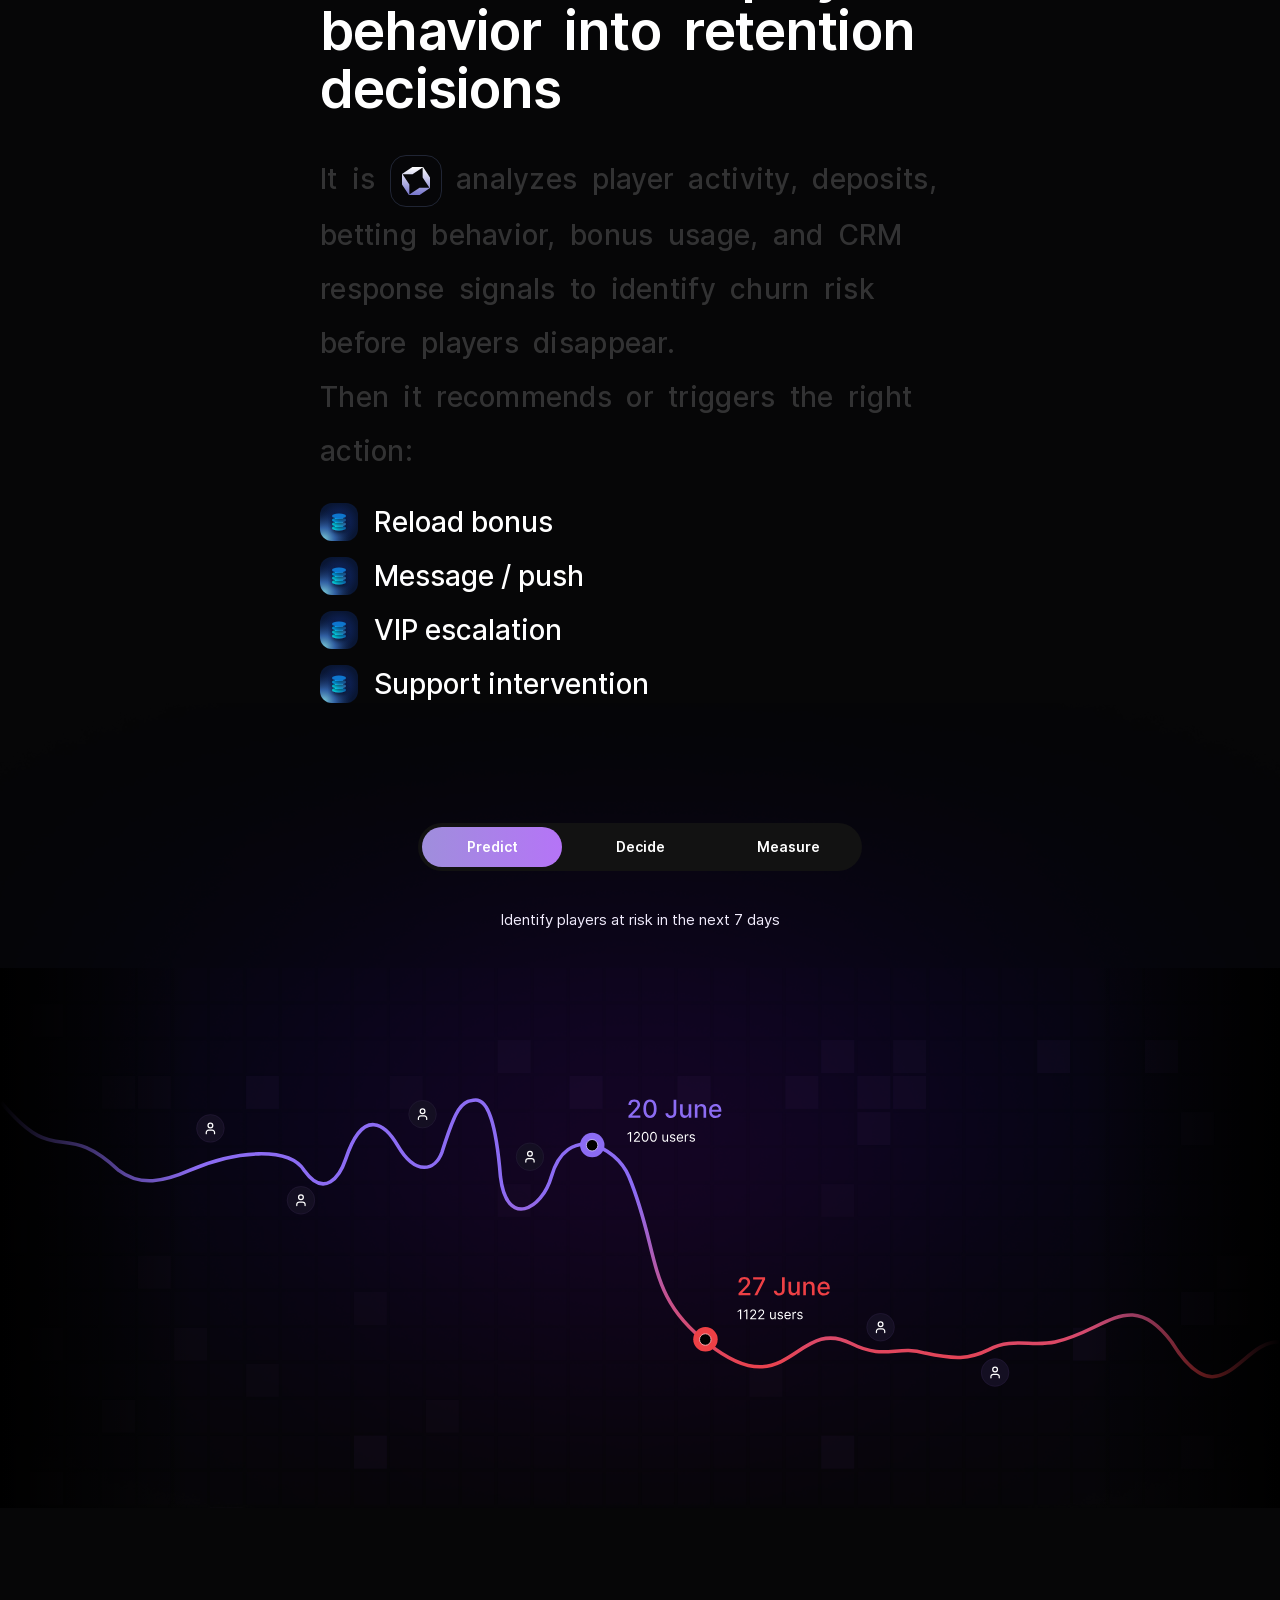
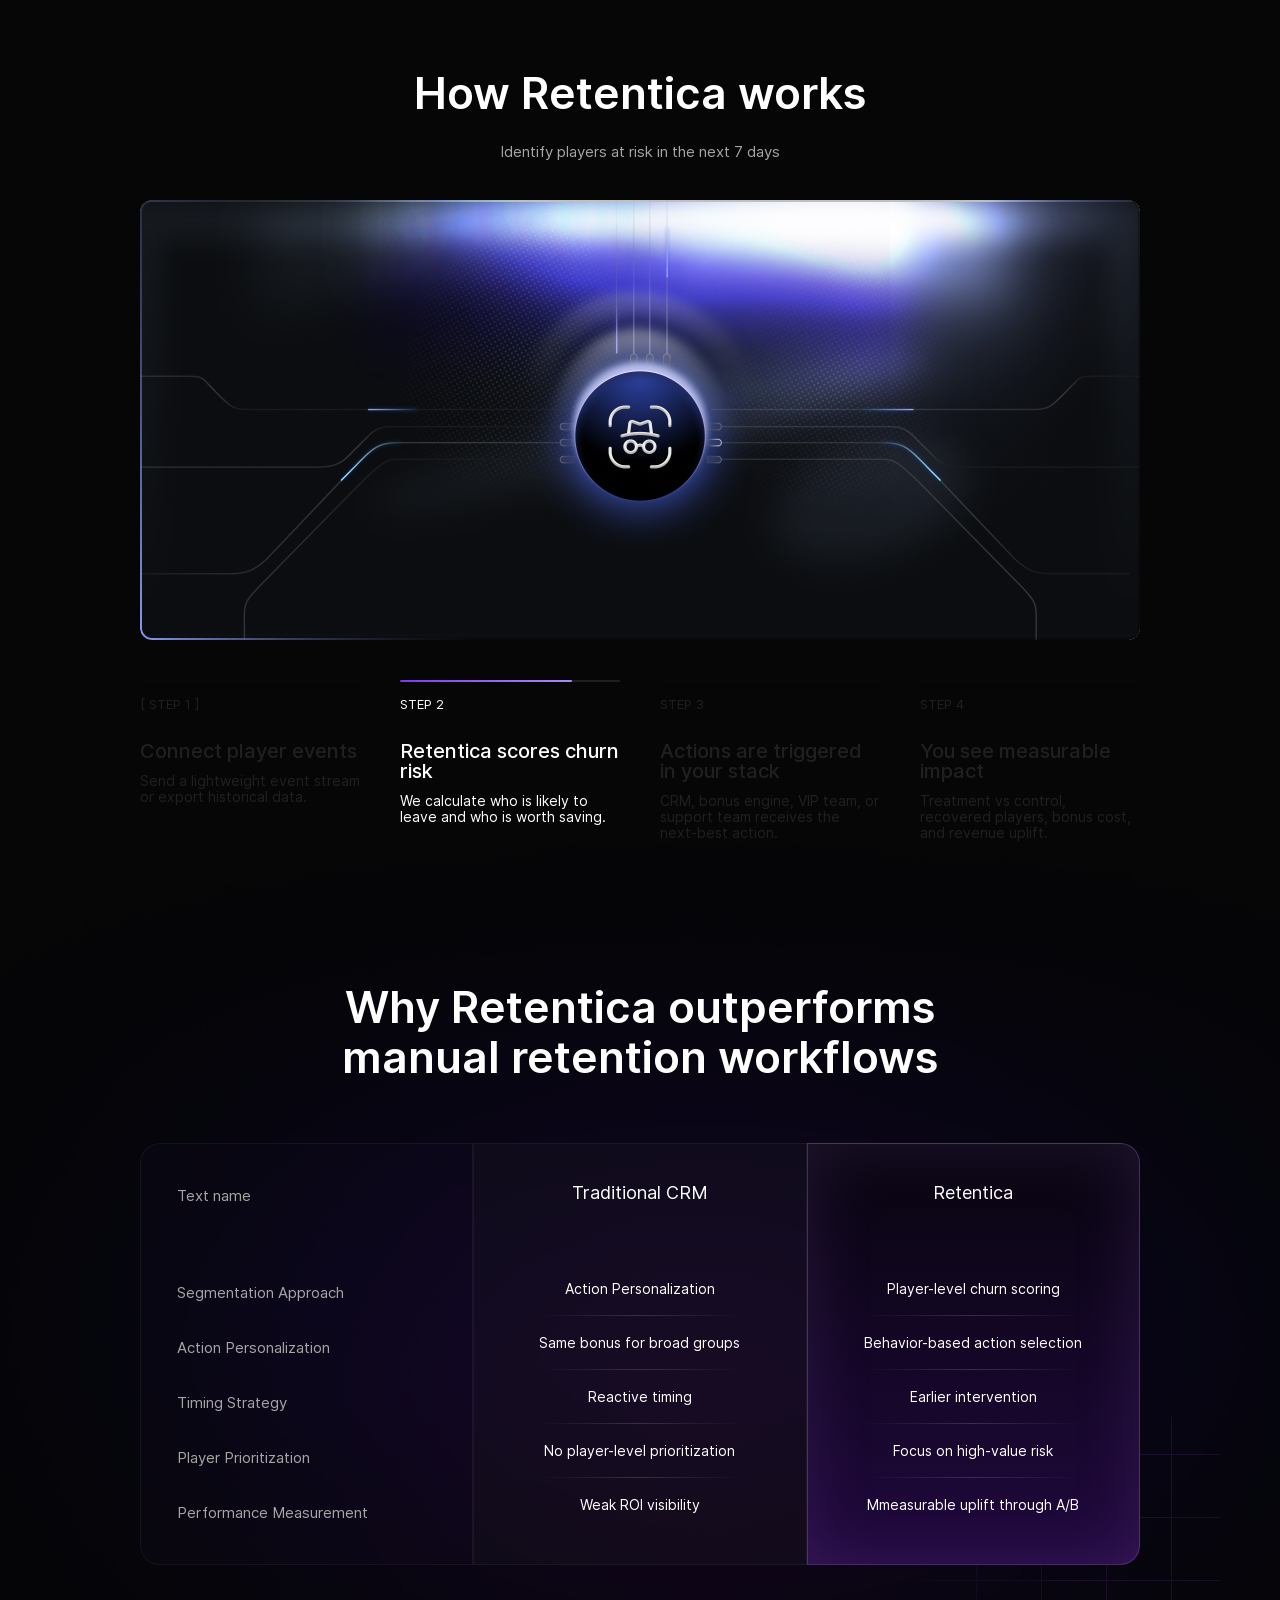
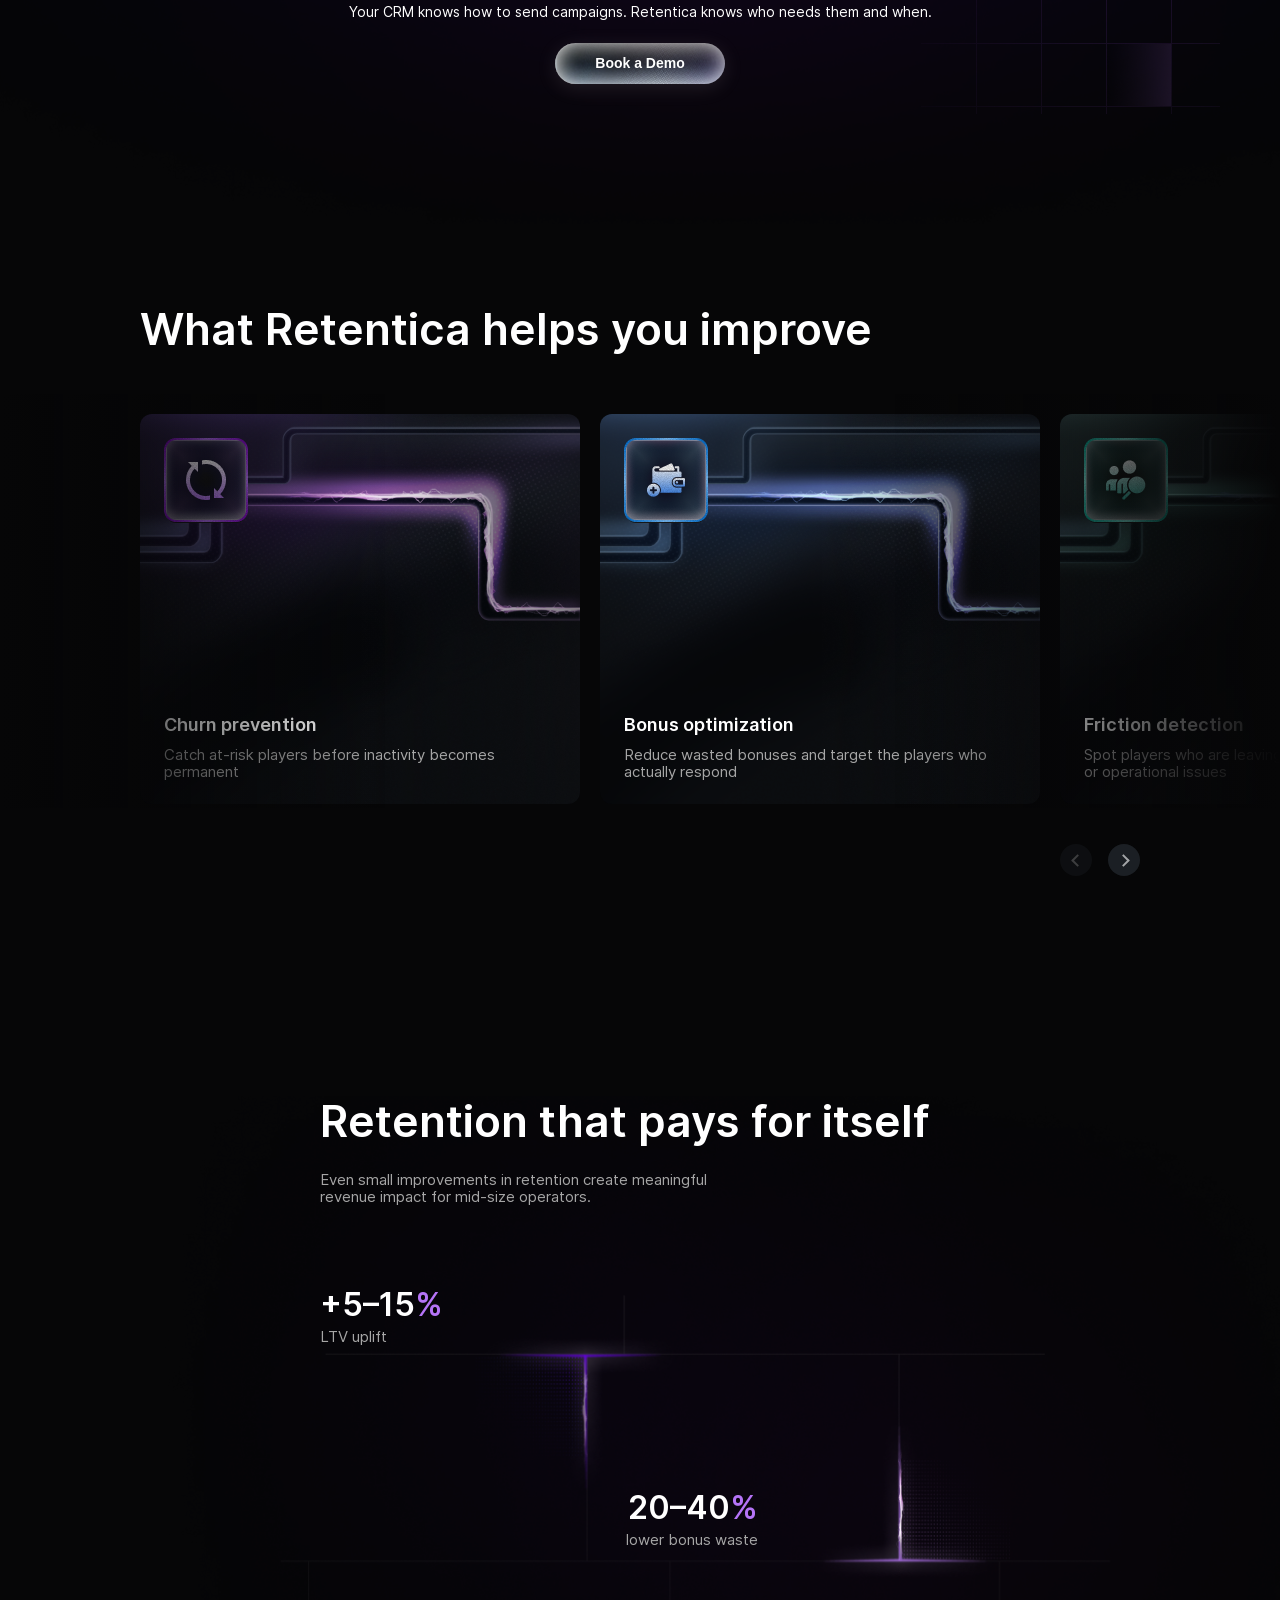
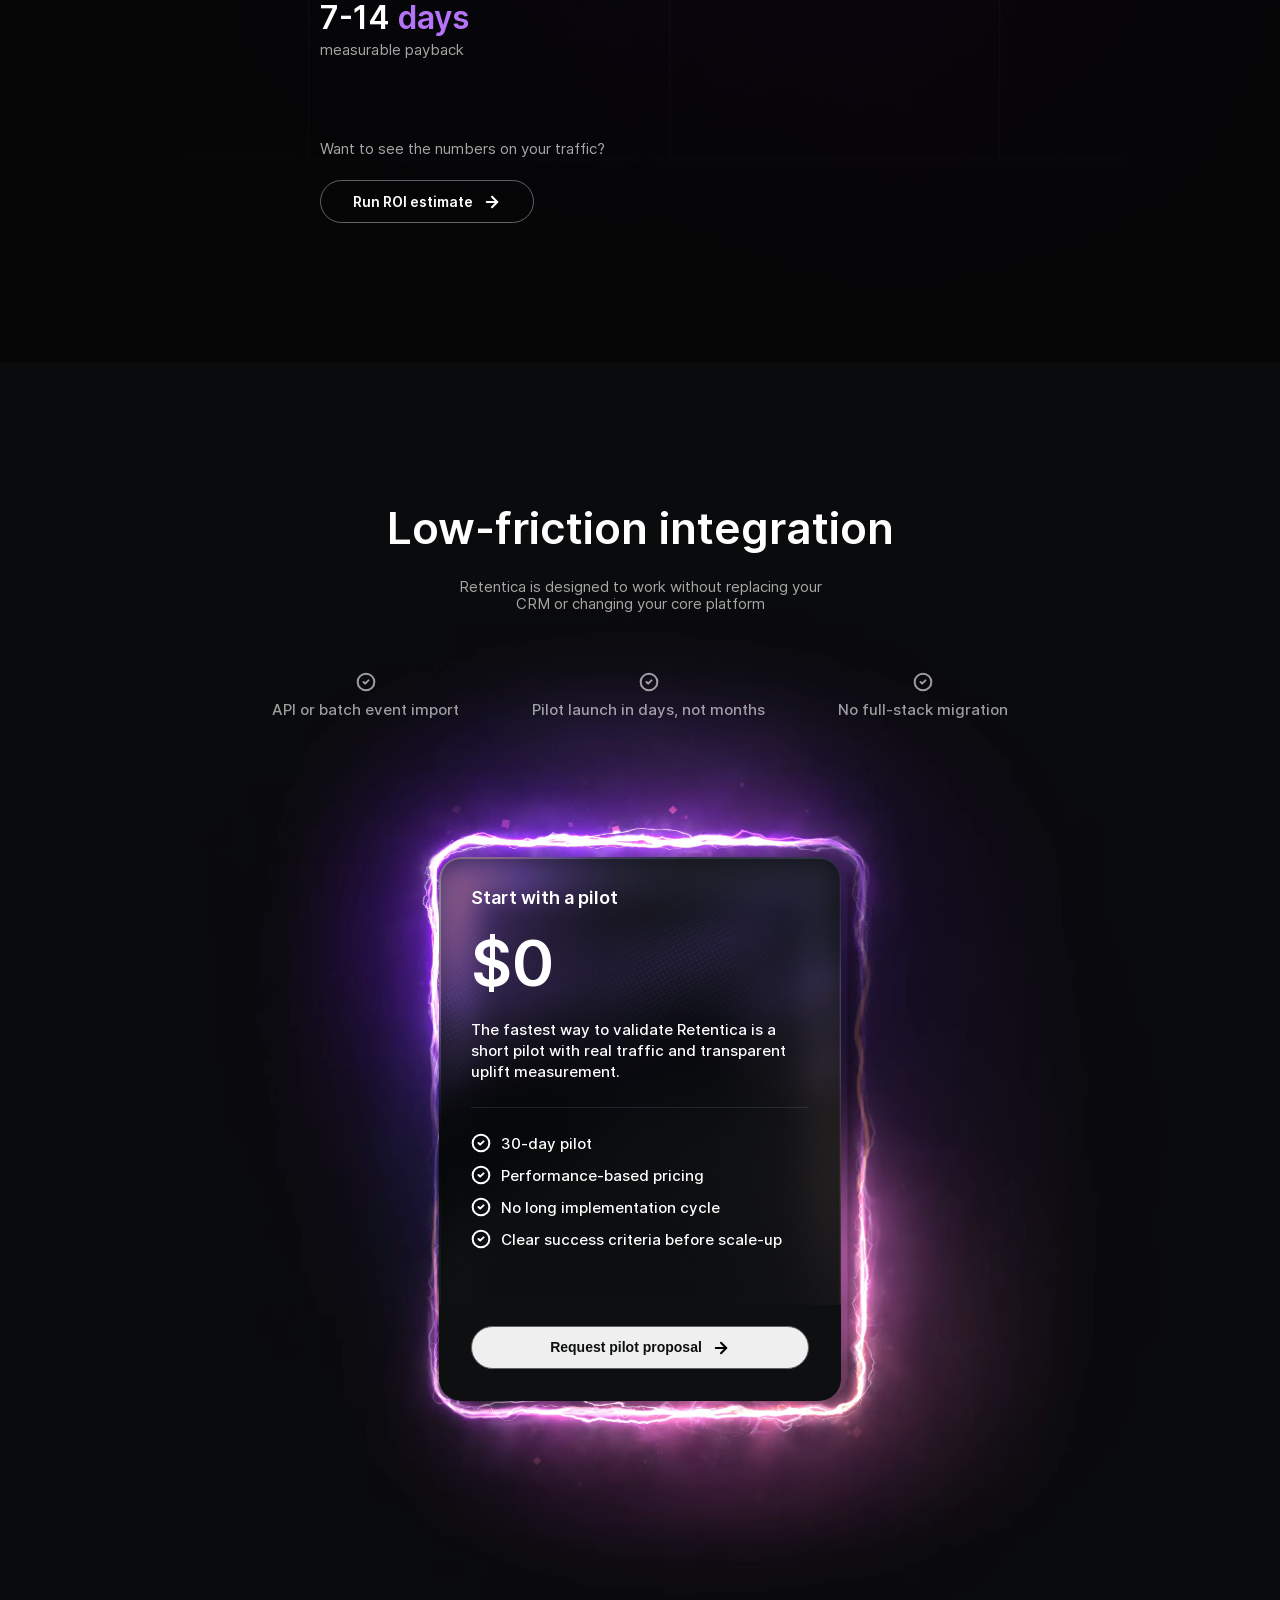
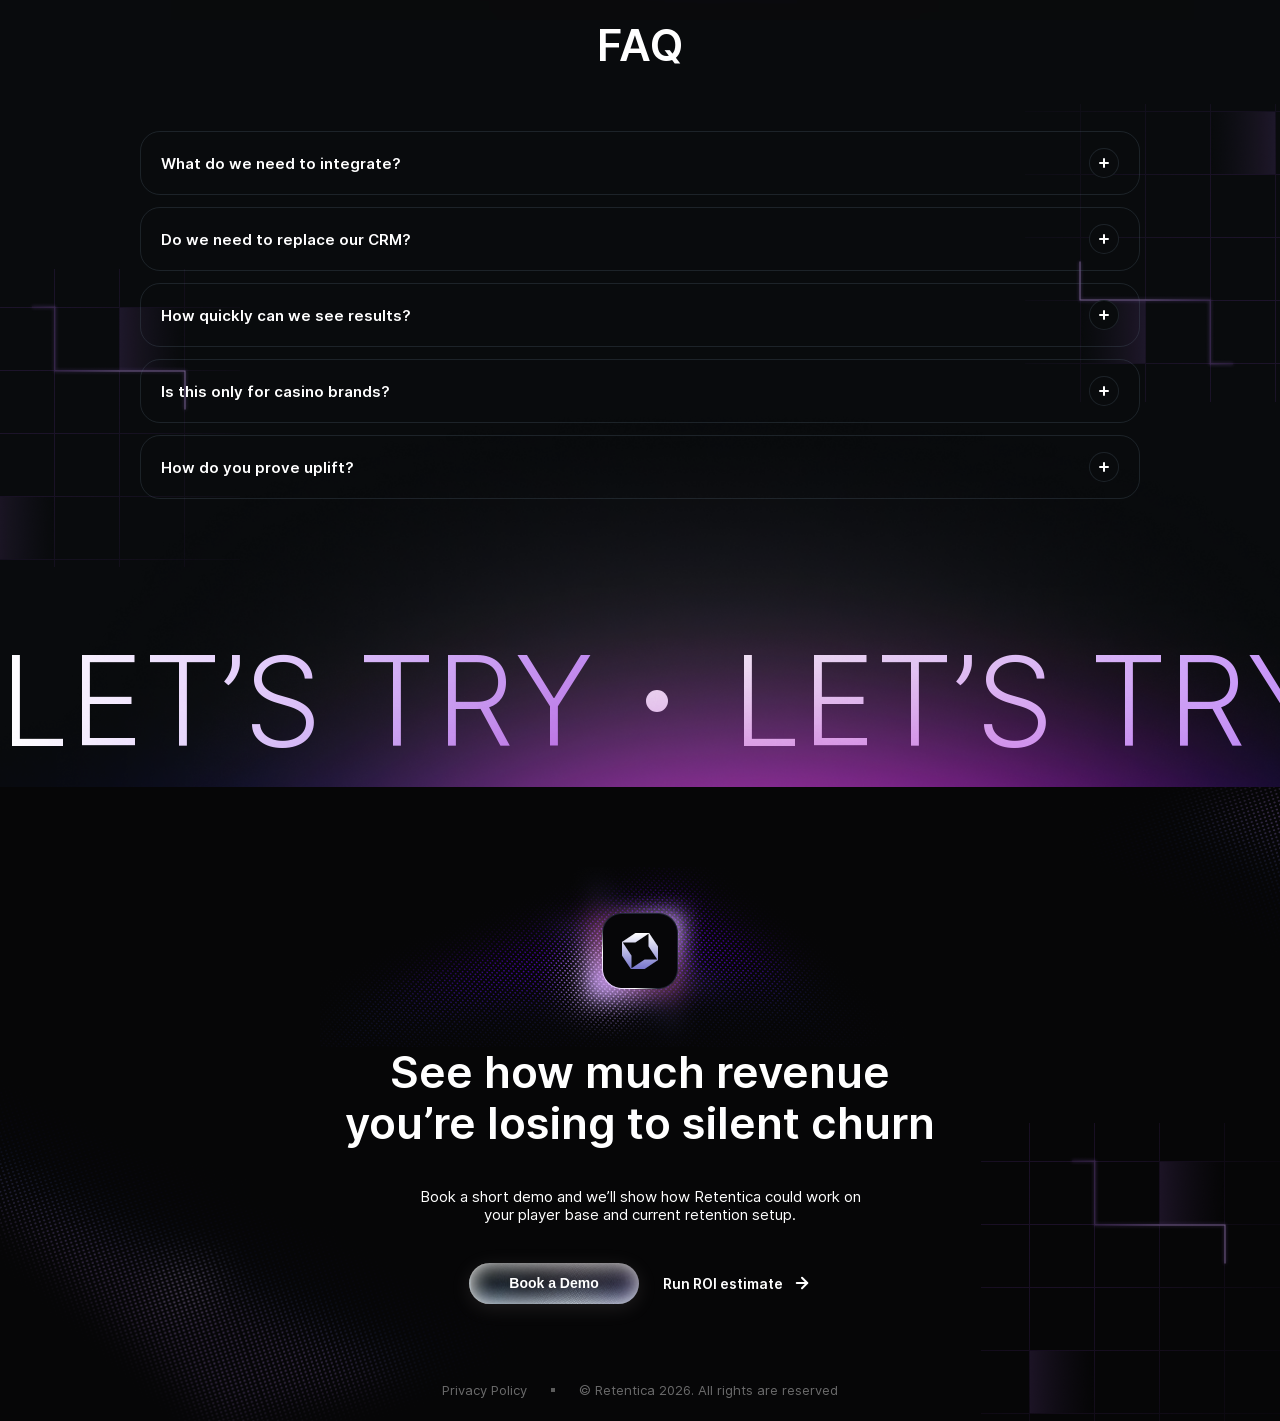
==== commit b2ff8c7a: "fierd" ====
--- a/index.html
+++ b/index.html
@@ -24,9 +24,10 @@
                     </ul>
                 </div>
             </div>
-            <a href="#" class="btn-book">
+            <button data-val="modal-form"  class="open_modal btn-book">
+
                 <span class="btn-inner">Book a Demo</span>
-            </a>
+            </button>
             <div class="menu-scroll pricing-href-mob">
                 <a href="#pricing">Pricing</a>
             </div>
@@ -41,7 +42,8 @@
                     <h1>Predict churn before players leave.</h1>
                     <p>Retentica helps gambling and betting operators identify at-risk players, trigger the right retention actions, and prove real revenue uplift in 14 days.</p>
                     <div class="predict-churn G-align-center">
-                        <a href="" class="btn">Book a Demo</a>
+                        <button data-val="modal-form" class="open_modal btn">Book a Demo</button>
+
                         <a href="./calculator.html" class="roi-estmate">Run ROI estimate <i class="icon-arrow-right"></i></a>
                     </div>
                 </div>
@@ -1585,7 +1587,8 @@
 
         <div class="outperforms-campaigns G-flex-column G-align-center animate-on-scroll delay-400">
             <p>Your CRM knows how to send campaigns. Retentica knows who needs them and when.</p>
-            <button class="btn">Book a Demo</button>
+            <button data-val="modal-form" class="open_modal btn">Book a Demo</button>
+
         </div>
     </div>
 </section>
@@ -1829,7 +1832,8 @@
             <h2>See how much revenue you’re losing to silent churn</h2>
             <p>Book a short demo and we’ll show how Retentica could work on your player base and current  retention setup.</p>
             <div class="predict-churn G-align-center">
-                <button class="btn">Book a Demo</button>
+                <button data-val="modal-form" class="open_modal btn">Book a Demo</button>
+
                 <a href="./calculator.html" class="roi-estmate">Run ROI estimate <i class="icon-arrow-right"></i></a>
             </div>
         </div>
@@ -1840,6 +1844,45 @@
         </div>
     </div>
 </footer>
+
+
+
+
+
+<div id="modal-form" class="modal" >
+    <div class="modal-content">
+        <div class="modal-form">
+            <div class="close"></div>
+            <img src="./assets/img/book.svg" alt="book">
+            <h3>Book a Demo</h3>
+
+            <form action="">
+                <div class="calculator-inp">
+                    <small>E-mail</small>
+                    <label>
+                        <input type="text" placeholder="name@email.com">
+                    </label>
+                </div>
+                <div class="calculator-inp">
+                    <small>Message</small>
+                    <label>
+                        <textarea placeholder="Hello, World!"></textarea>
+                    </label>
+                </div>
+
+                <div class="modal-form-btn G-flex-column">
+                    <button class="btn G-center">Send a request<i class="icon-arrow-right"></i></button>
+                    <p>Send a request, you accept <a href="#">User Agreement</a></p>
+                </div>
+            </form>
+
+        </div>
+    </div>
+</div>
+
+
+
+
 
 
 <script src="assets/js/jquery-3.6.4.js"></script>
